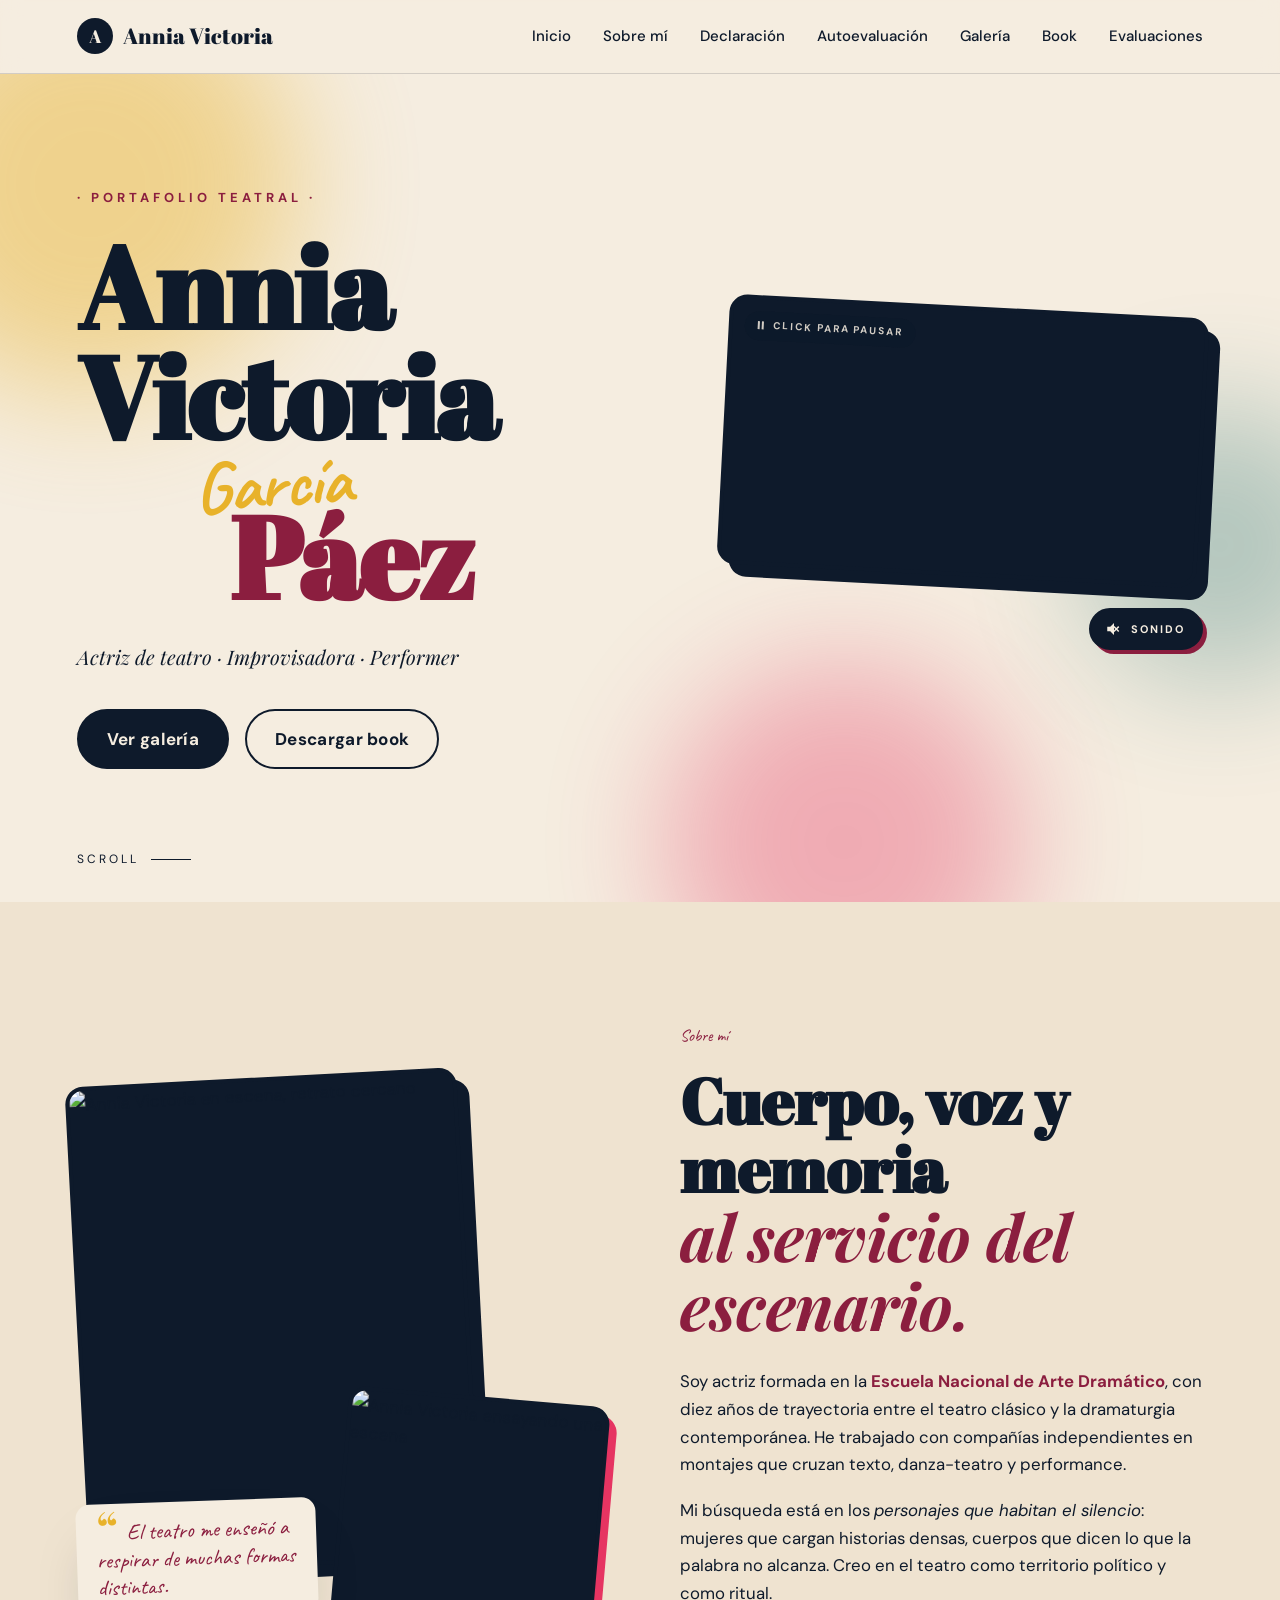
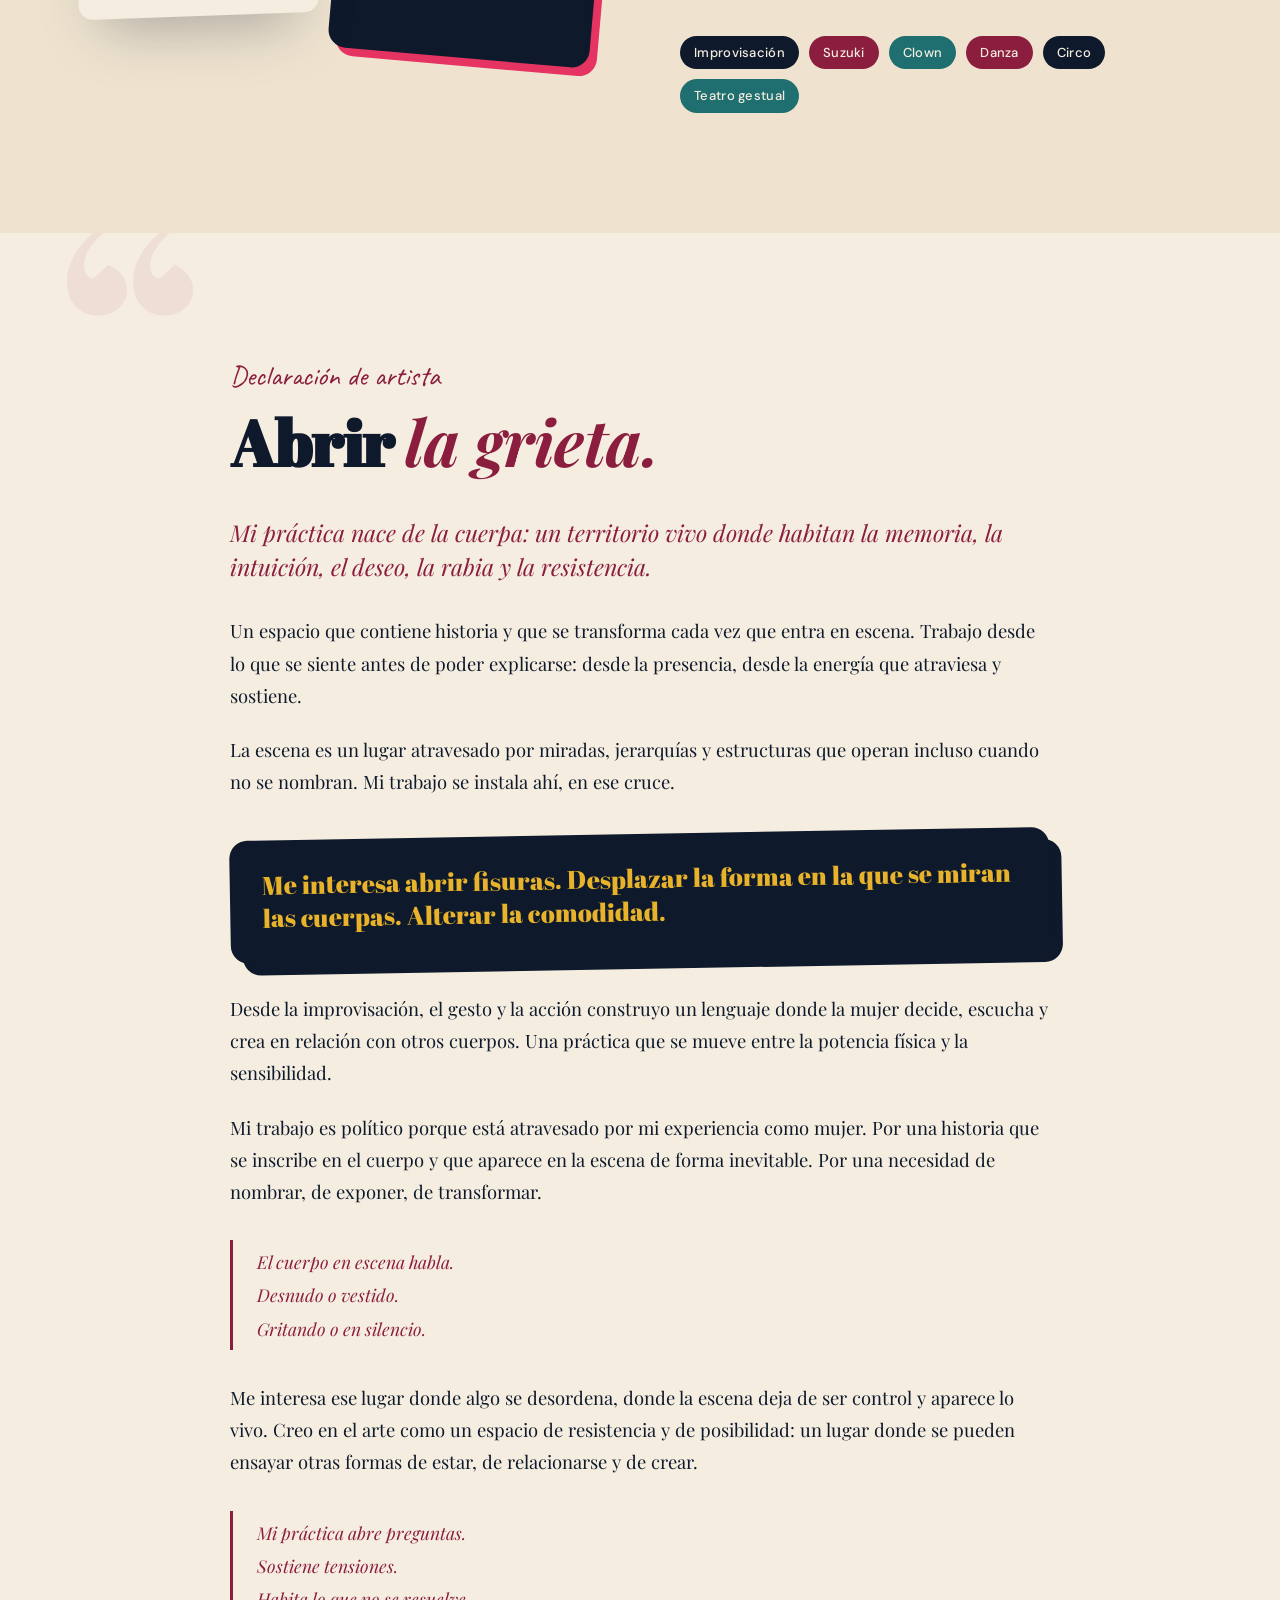
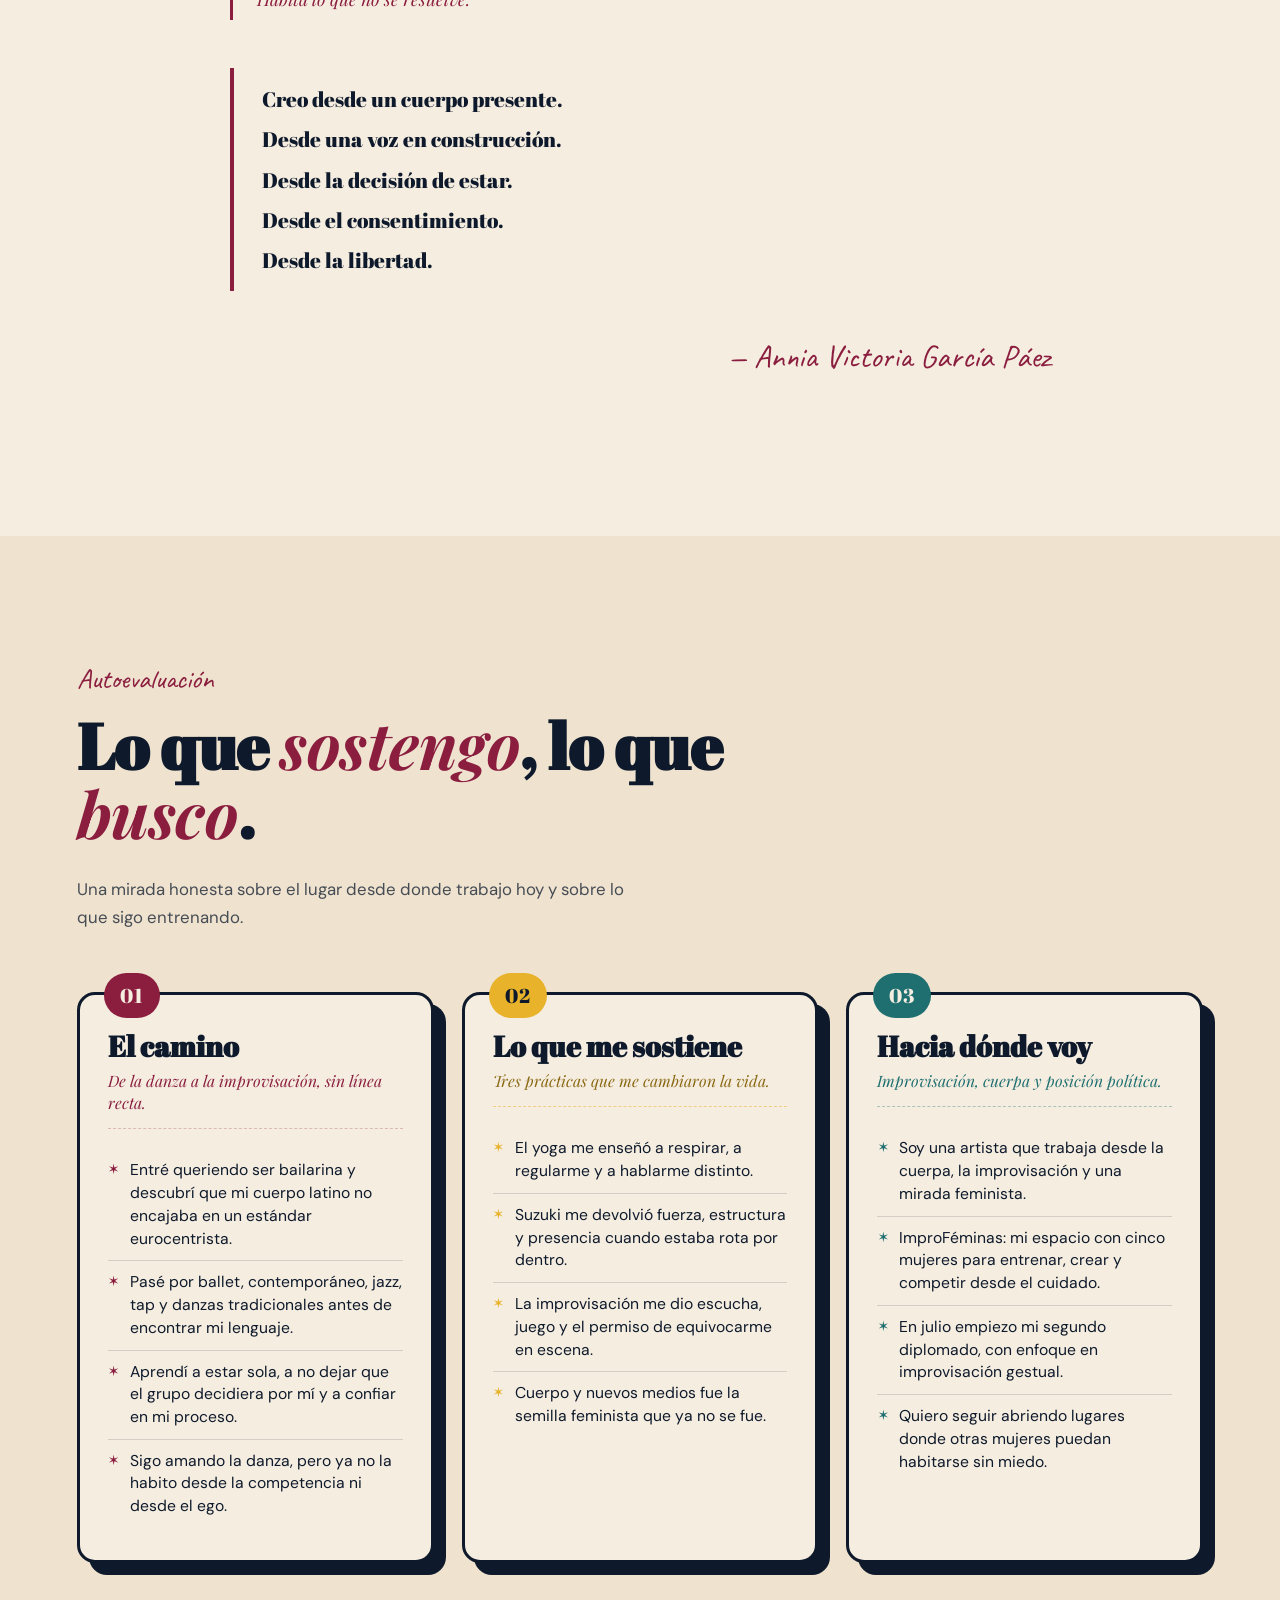
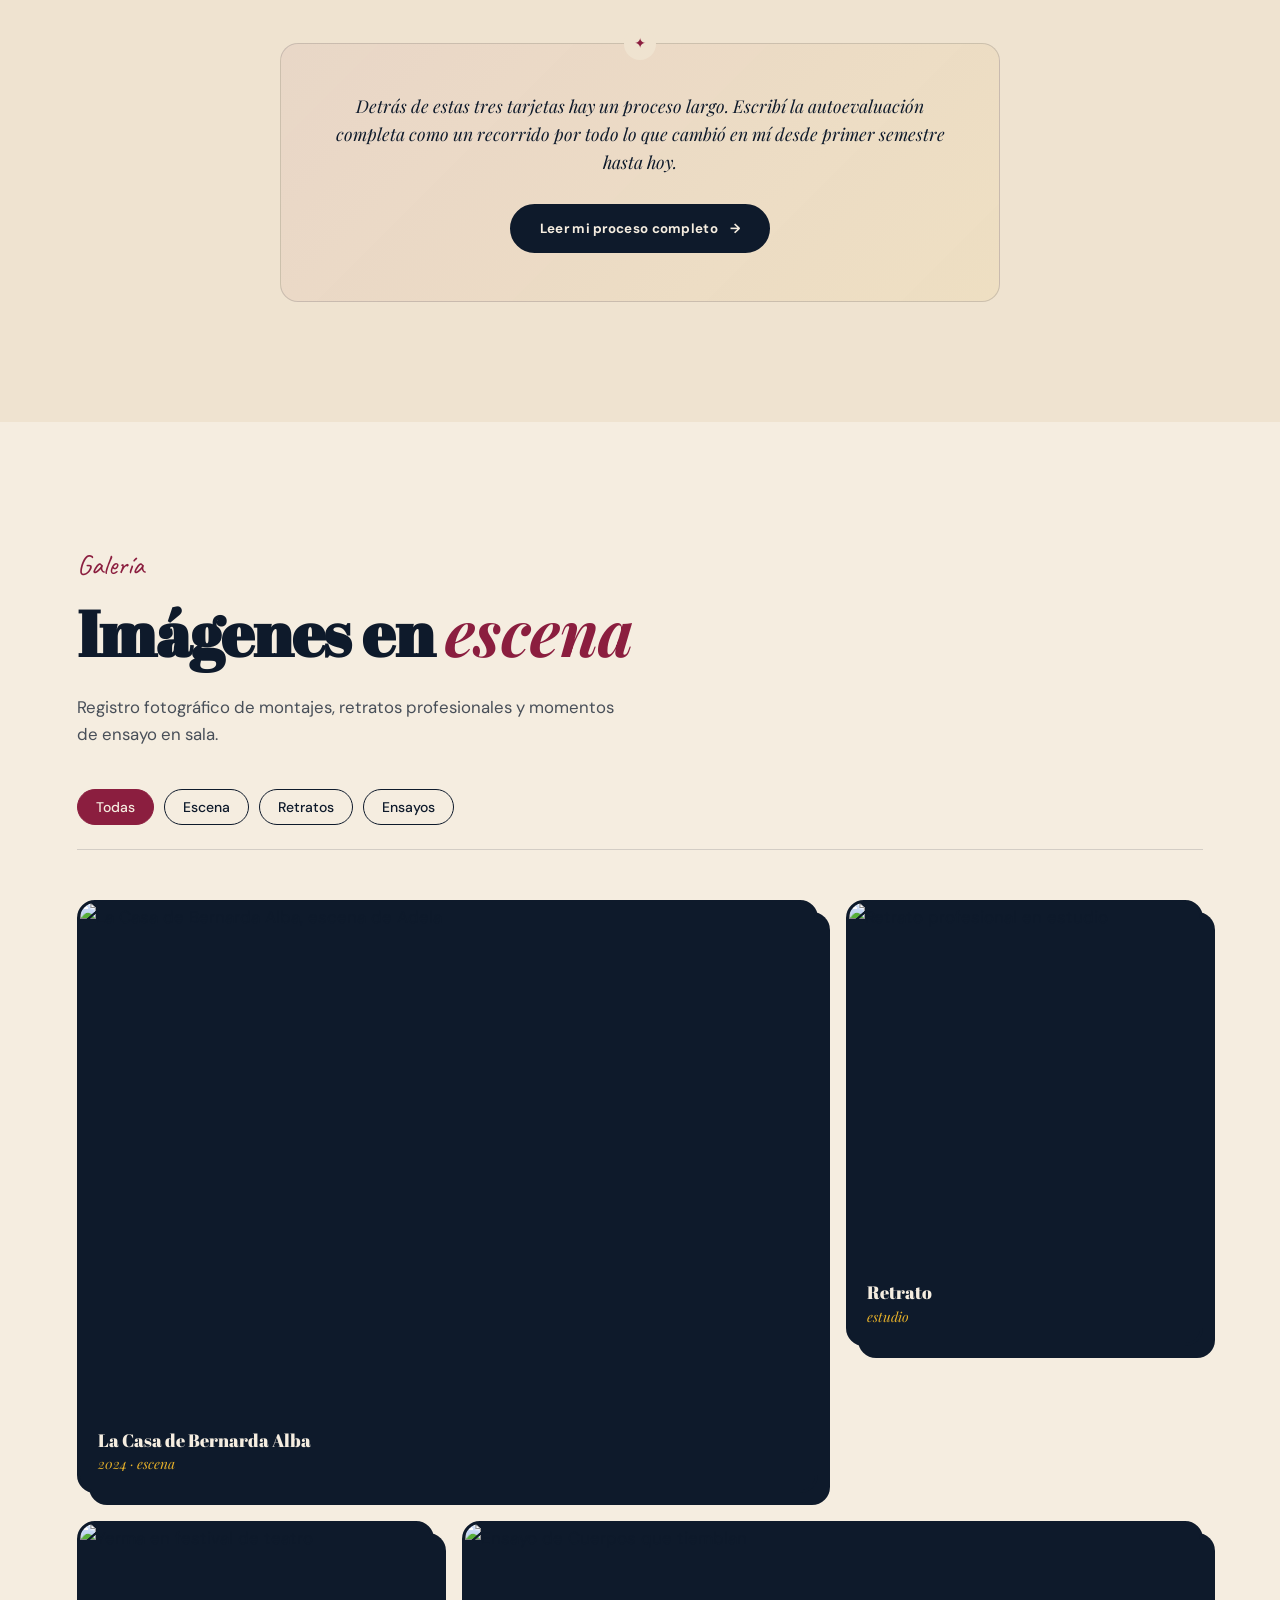
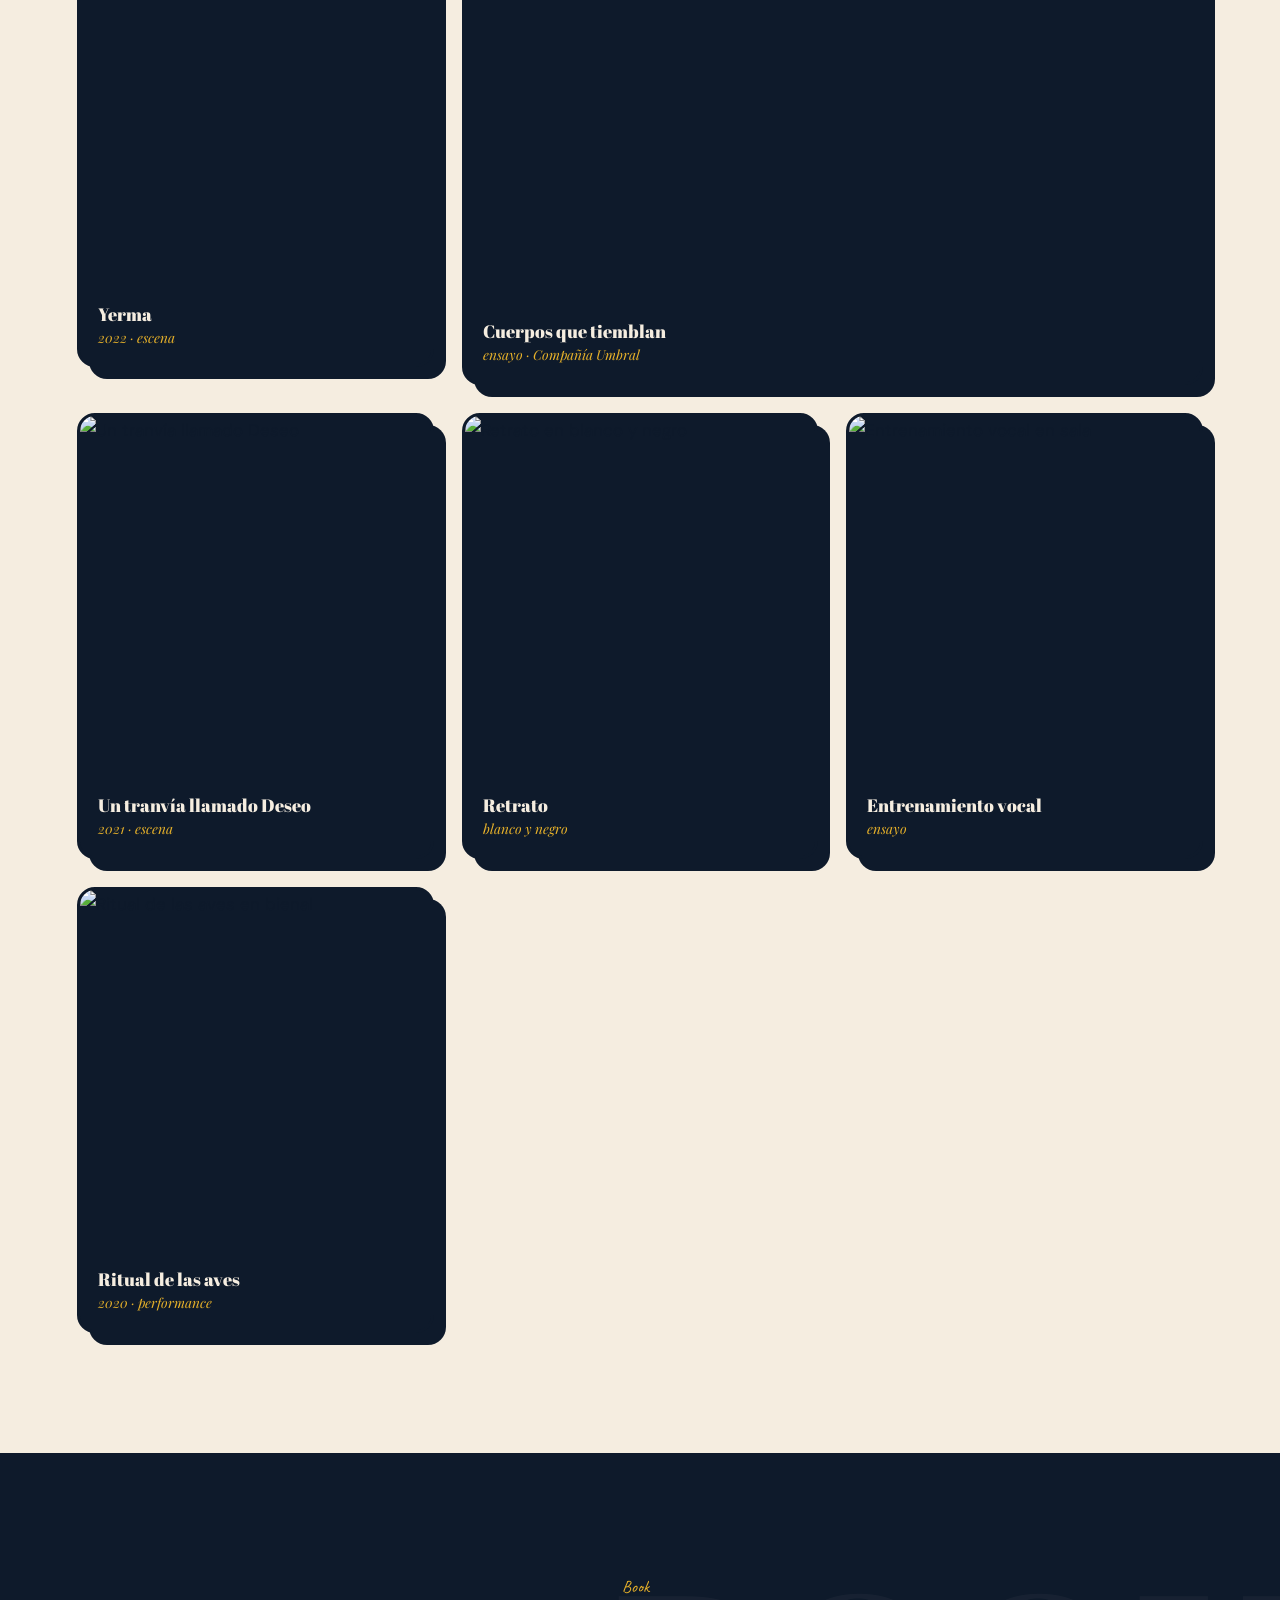
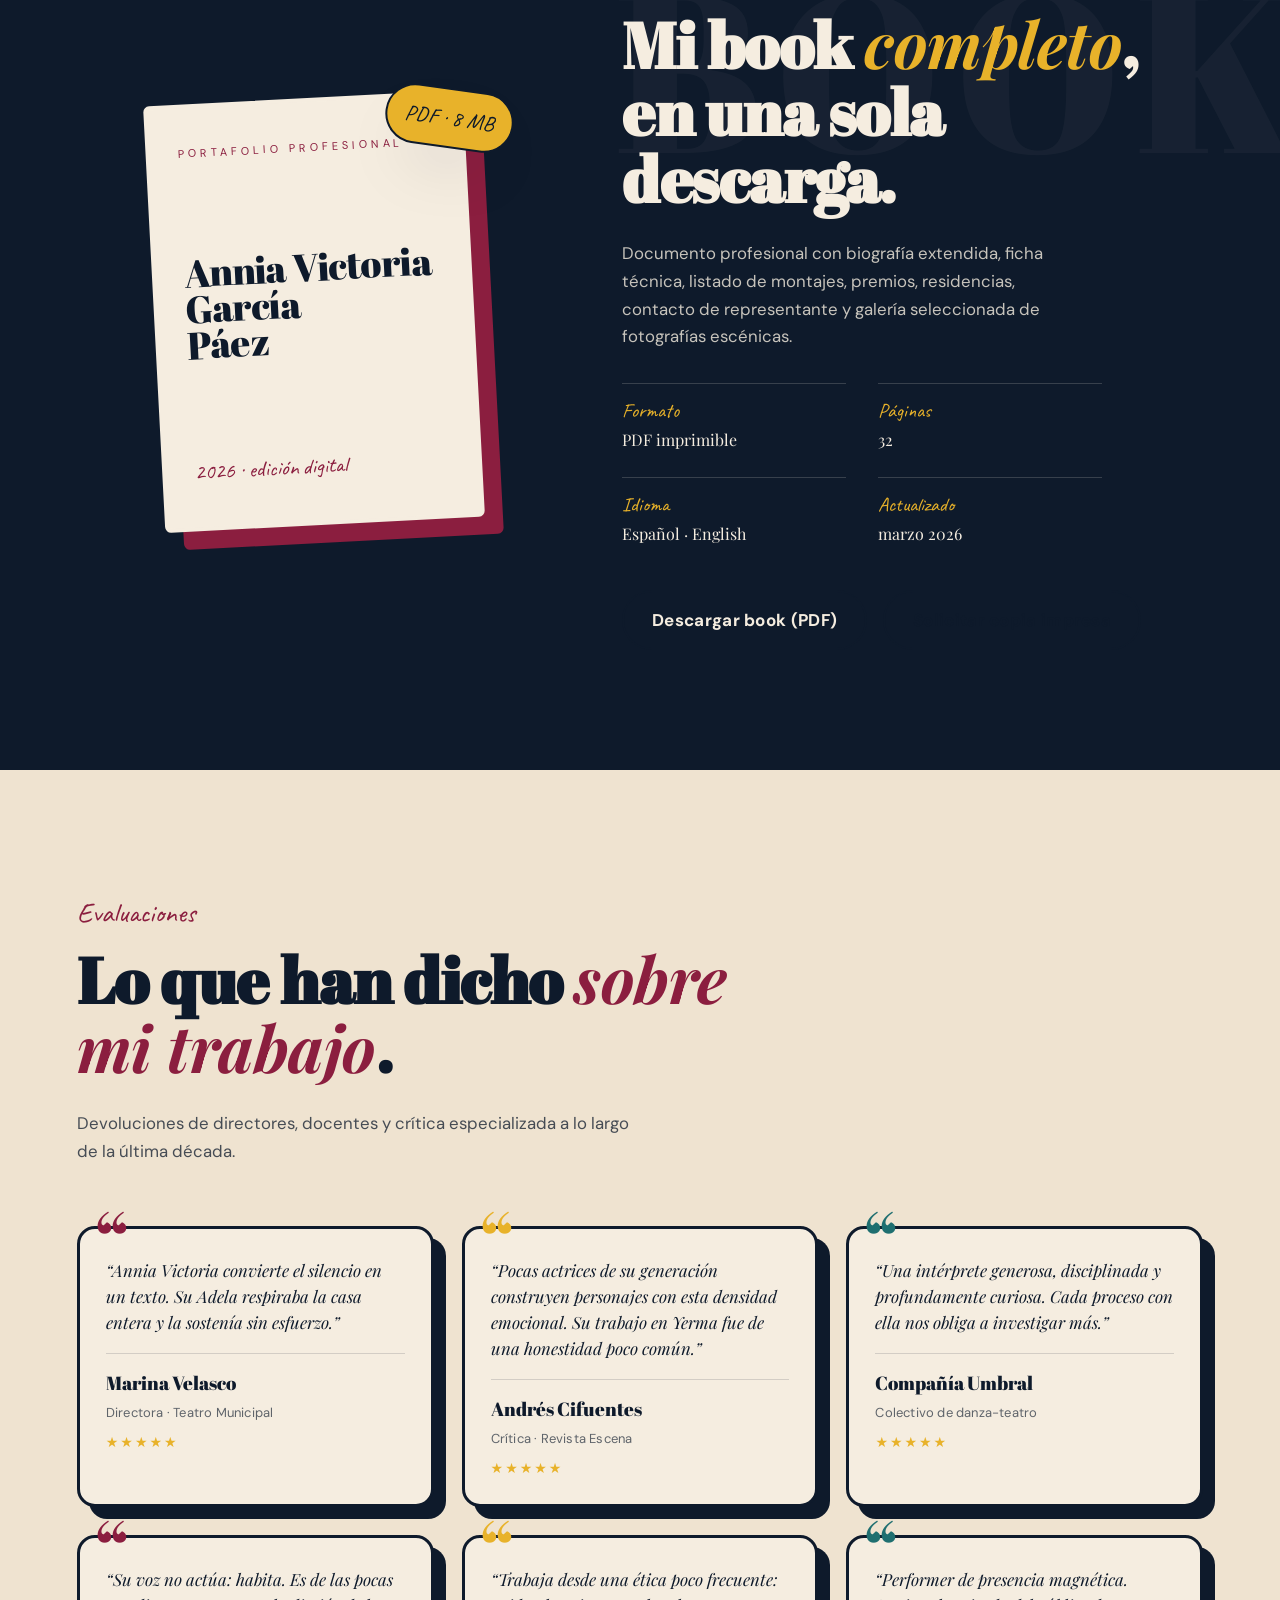
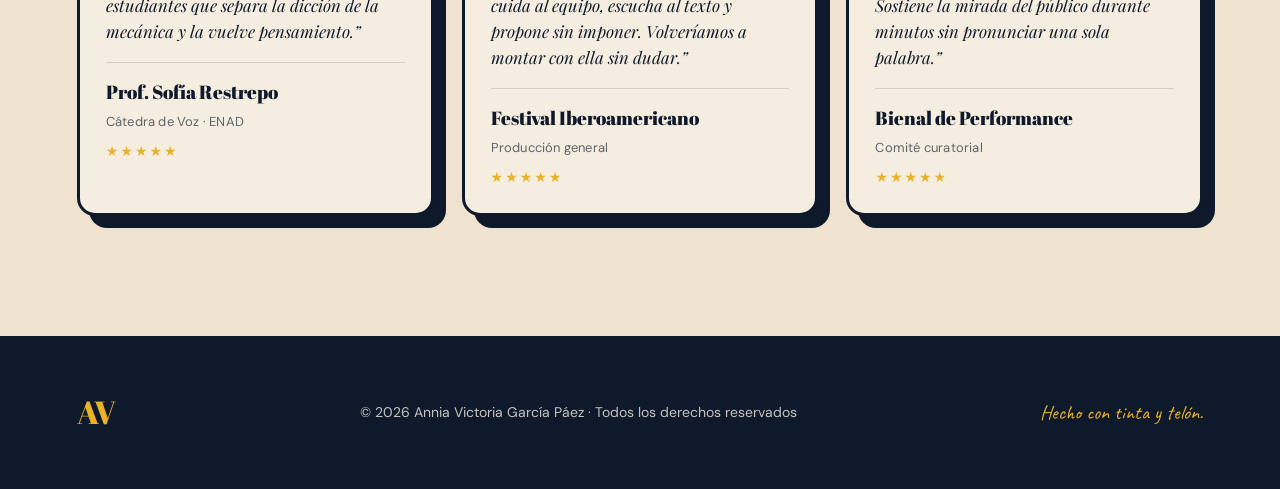
==== expresivo/index.html @ 3b6c43f9 "Update to annia" ====
<!DOCTYPE html>
<html lang="es">
<head>
  <meta charset="UTF-8" />
  <meta name="viewport" content="width=device-width, initial-scale=1.0" />
  <meta name="description" content="Portafolio teatral de Annia Victoria García Páez, actriz de teatro contemporáneo y clásico." />
  <title>Annia Victoria García Páez · Actriz de Teatro</title>

  <link rel="preconnect" href="https://fonts.googleapis.com" />
  <link rel="preconnect" href="https://fonts.gstatic.com" crossorigin />
  <link href="https://fonts.googleapis.com/css2?family=Abril+Fatface&family=Caveat:wght@500;700&family=DM+Sans:wght@400;500;700&family=Playfair+Display:ital,wght@0,400;0,700;1,400&display=swap" rel="stylesheet" />

  <link rel="stylesheet" href="styles.css" />
</head>
<body>

  <header class="nav" id="nav">
    <a href="#inicio" class="nav__logo">
      <span class="nav__logo-mark">A</span>
      <span class="nav__logo-text">Annia Victoria</span>
    </a>

    <button class="nav__toggle" id="navToggle" aria-label="Abrir menú" aria-expanded="false">
      <span></span><span></span><span></span>
    </button>

    <nav class="nav__menu" id="navMenu" aria-label="Navegación principal">
      <a href="#inicio">Inicio</a>
      <a href="#sobre-mi">Sobre mí</a>
      <a href="#declaracion">Declaración</a>
      <a href="#autoevaluacion">Autoevaluación</a>
      <a href="#galeria">Galería</a>
      <a href="#book">Book</a>
      <a href="#evaluaciones">Evaluaciones</a>
    </nav>
  </header>

  <main>

    <section class="hero" id="inicio">
      <div class="hero__bg-shape hero__bg-shape--1" aria-hidden="true"></div>
      <div class="hero__bg-shape hero__bg-shape--2" aria-hidden="true"></div>
      <div class="hero__bg-shape hero__bg-shape--3" aria-hidden="true"></div>

      <div class="hero__content">
        <p class="hero__kicker">·  PORTAFOLIO TEATRAL  ·</p>
        <h1 class="hero__title">
          <span class="hero__title-line">Annia Victoria</span>
          <span class="hero__title-script">García</span>
          <span class="hero__title-line hero__title-line--end">Páez</span>
        </h1>
        <p class="hero__tagline">
          Actriz de teatro · Improvisadora · Performer
        </p>
        <div class="hero__cta-row">
          <a href="#galeria" class="btn btn--primary">Ver galería</a>
          <a href="#book" class="btn btn--ghost">Descargar book</a>
        </div>
      </div>

      <div class="hero__photo">
        <div class="hero__photo-frame" id="reelFrame">
          <video class="hero__photo-video" id="reelVideo"
                 autoplay muted loop playsinline preload="metadata"
                 poster="https://picsum.photos/seed/teatro-hero/900/640">
            <source src="../resources/video/Reel%20portafolio.mp4" type="video/mp4" />
          </video>

          <span class="hero__photo-hint" aria-hidden="true">
            <svg viewBox="0 0 24 24" width="12" height="12">
              <path fill="currentColor" d="M6 4h4v16H6zM14 4h4v16h-4z"/>
            </svg>
            <span>click para pausar</span>
          </span>

          <div class="hero__photo-state" aria-hidden="true">
            <span class="hero__photo-state-icon">
              <svg viewBox="0 0 24 24" width="34" height="34">
                <path fill="currentColor" d="M8 5v14l11-7z"/>
              </svg>
            </span>
            <span class="hero__photo-state-label">
              Pausado
              <em>click para reanudar</em>
            </span>
          </div>

          <span class="hero__photo-burst" aria-hidden="true"></span>
        </div>

        <button type="button" class="hero__photo-sound" id="reelSoundToggle"
                aria-pressed="false" aria-label="Activar sonido del reel">
          <span class="hero__photo-sound-icon" aria-hidden="true">
            <svg class="icon icon--mute" viewBox="0 0 24 24" width="18" height="18">
              <path fill="currentColor" d="M3 9v6h4l5 5V4L7 9H3z"/>
              <path fill="currentColor" d="M16.5 12 19 9.5l-1.4-1.4L15.1 10.6 12.6 8.1 11.2 9.5 13.7 12l-2.5 2.5 1.4 1.4 2.5-2.5 2.5 2.5L19 14.5z"/>
            </svg>
            <svg class="icon icon--sound" viewBox="0 0 24 24" width="18" height="18">
              <path fill="currentColor" d="M3 9v6h4l5 5V4L7 9H3z"/>
              <path fill="currentColor" d="M14 7.6v8.8a4.5 4.5 0 0 0 0-8.8zM14 4v2.1a7 7 0 0 1 0 11.8V20a9 9 0 0 0 0-16z"/>
            </svg>
          </span>
          <span class="hero__photo-sound-label">Sonido</span>
        </button>
      </div>

      <a href="#sobre-mi" class="hero__scroll" aria-label="Bajar a Sobre mí">
        <span>scroll</span>
        <span class="hero__scroll-line"></span>
      </a>
    </section>

    <section class="about" id="sobre-mi">
      <div class="about__grid">
        <div class="about__visual">
          <div class="about__photo about__photo--main">
            <img src="https://picsum.photos/seed/teatro-bio/500/640" alt="Annia Victoria en escena, retrato cercano" />
          </div>
          <div class="about__photo about__photo--small">
            <img src="https://picsum.photos/seed/teatro-bio2/360/360" alt="Annia Victoria ensayando una escena" />
          </div>
          <p class="about__quote">
            <span class="about__quote-mark">“</span>
            El teatro me enseñó a respirar de muchas formas distintas.
          </p>
        </div>

        <div class="about__text">
          <p class="section__kicker">Sobre mí</p>
          <h2 class="section__title">Cuerpo, voz y memoria<br/><em>al servicio del escenario.</em></h2>

          <p>
            Soy actriz formada en la <strong>Escuela Nacional de Arte Dramático</strong>, con
            diez años de trayectoria entre el teatro clásico y la dramaturgia
            contemporánea. He trabajado con compañías independientes en montajes
            que cruzan texto, danza-teatro y performance.
          </p>
          <p>
            Mi búsqueda está en los <em>personajes que habitan el silencio</em>:
            mujeres que cargan historias densas, cuerpos que dicen lo que la
            palabra no alcanza. Creo en el teatro como territorio político y
            como ritual.
          </p>

          <ul class="about__tags">
            <li>Improvisación</li>
            <li>Suzuki</li>
            <li>Clown</li>
            <li>Danza</li>
            <li>Circo</li>
            <li>Teatro gestual</li>
          </ul>
        </div>
      </div>
    </section>

    <section class="manifesto" id="declaracion">
      <div class="manifesto__inner">
        <p class="section__kicker">Declaración de artista</p>
        <h2 class="section__title">Abrir <em>la grieta.</em></h2>

        <div class="manifesto__body">
          <p class="manifesto__lead">
            Mi práctica nace de la cuerpa: un territorio vivo donde habitan la
            memoria, la intuición, el deseo, la rabia y la resistencia.
          </p>

          <p>
            Un espacio que contiene historia y que se transforma cada vez que
            entra en escena. Trabajo desde lo que se siente antes de poder
            explicarse: desde la presencia, desde la energía que atraviesa y
            sostiene.
          </p>

          <p>
            La escena es un lugar atravesado por miradas, jerarquías y
            estructuras que operan incluso cuando no se nombran. Mi trabajo se
            instala ahí, en ese cruce.
          </p>

          <blockquote class="manifesto__quote">
            Me interesa abrir fisuras. Desplazar la forma en la que se miran
            las cuerpas. Alterar la comodidad.
          </blockquote>

          <p>
            Desde la improvisación, el gesto y la acción construyo un lenguaje
            donde la mujer decide, escucha y crea en relación con otros
            cuerpos. Una práctica que se mueve entre la potencia física y la
            sensibilidad.
          </p>

          <p>
            Mi trabajo es político porque está atravesado por mi experiencia
            como mujer. Por una historia que se inscribe en el cuerpo y que
            aparece en la escena de forma inevitable. Por una necesidad de
            nombrar, de exponer, de transformar.
          </p>

          <div class="manifesto__verse">
            <p>El cuerpo en escena habla.</p>
            <p>Desnudo o vestido.</p>
            <p>Gritando o en silencio.</p>
          </div>

          <p>
            Me interesa ese lugar donde algo se desordena, donde la escena
            deja de ser control y aparece lo vivo. Creo en el arte como un
            espacio de resistencia y de posibilidad: un lugar donde se pueden
            ensayar otras formas de estar, de relacionarse y de crear.
          </p>

          <div class="manifesto__verse">
            <p>Mi práctica abre preguntas.</p>
            <p>Sostiene tensiones.</p>
            <p>Habita lo que no se resuelve.</p>
          </div>

          <div class="manifesto__verse manifesto__verse--final">
            <p>Creo desde un cuerpo presente.</p>
            <p>Desde una voz en construcción.</p>
            <p>Desde la decisión de estar.</p>
            <p>Desde el consentimiento.</p>
            <p>Desde la libertad.</p>
          </div>
        </div>

        <p class="manifesto__sign">— Annia Victoria García Páez</p>
      </div>
    </section>

    <section class="selfeval" id="autoevaluacion">
      <div class="selfeval__head">
        <p class="section__kicker">Autoevaluación</p>
        <h2 class="section__title">Lo que <em>sostengo</em>, lo que <em>busco</em>.</h2>
        <p class="selfeval__intro">
          Una mirada honesta sobre el lugar desde donde trabajo hoy y sobre lo
          que sigo entrenando.
        </p>
      </div>

      <div class="selfeval__grid">

        <article class="evalcard evalcard--strong">
          <span class="evalcard__num">01</span>
          <h3 class="evalcard__title">El camino</h3>
          <p class="evalcard__lead">De la danza a la improvisación, sin línea recta.</p>
          <ul class="evalcard__list">
            <li>Entré queriendo ser bailarina y descubrí que mi cuerpo latino no encajaba en un estándar eurocentrista.</li>
            <li>Pasé por ballet, contemporáneo, jazz, tap y danzas tradicionales antes de encontrar mi lenguaje.</li>
            <li>Aprendí a estar sola, a no dejar que el grupo decidiera por mí y a confiar en mi proceso.</li>
            <li>Sigo amando la danza, pero ya no la habito desde la competencia ni desde el ego.</li>
          </ul>
        </article>

        <article class="evalcard evalcard--growth">
          <span class="evalcard__num">02</span>
          <h3 class="evalcard__title">Lo que me sostiene</h3>
          <p class="evalcard__lead">Tres prácticas que me cambiaron la vida.</p>
          <ul class="evalcard__list">
            <li>El yoga me enseñó a respirar, a regularme y a hablarme distinto.</li>
            <li>Suzuki me devolvió fuerza, estructura y presencia cuando estaba rota por dentro.</li>
            <li>La improvisación me dio escucha, juego y el permiso de equivocarme en escena.</li>
            <li>Cuerpo y nuevos medios fue la semilla feminista que ya no se fue.</li>
          </ul>
        </article>

        <article class="evalcard evalcard--next">
          <span class="evalcard__num">03</span>
          <h3 class="evalcard__title">Hacia dónde voy</h3>
          <p class="evalcard__lead">Improvisación, cuerpa y posición política.</p>
          <ul class="evalcard__list">
            <li>Soy una artista que trabaja desde la cuerpa, la improvisación y una mirada feminista.</li>
            <li>ImproFéminas: mi espacio con cinco mujeres para entrenar, crear y competir desde el cuidado.</li>
            <li>En julio empiezo mi segundo diplomado, con enfoque en improvisación gestual.</li>
            <li>Quiero seguir abriendo lugares donde otras mujeres puedan habitarse sin miedo.</li>
          </ul>
        </article>

      </div>

      <div class="selfeval__deeper">
        <p class="selfeval__deeper-text">
          Detrás de estas tres tarjetas hay un proceso largo. Escribí la
          autoevaluación completa como un recorrido por todo lo que cambió
          en mí desde primer semestre hasta hoy.
        </p>
        <button type="button" class="btn btn--primary selfeval__deeper-btn" id="openAutoevalBook" aria-haspopup="dialog" aria-controls="autoevalBook">
          <span>Leer mi proceso completo</span>
          <span class="selfeval__deeper-arrow" aria-hidden="true">→</span>
        </button>
      </div>
    </section>

    <section class="gallery" id="galeria">
      <div class="gallery__head">
        <p class="section__kicker">Galería</p>
        <h2 class="section__title">Imágenes en <em>escena</em></h2>
        <p class="gallery__intro">
          Registro fotográfico de montajes, retratos profesionales y momentos
          de ensayo en sala.
        </p>
      </div>

      <div class="gallery__filter" role="tablist" aria-label="Filtrar galería">
        <button class="gallery__filter-btn is-active" data-filter="all" role="tab" aria-selected="true">Todas</button>
        <button class="gallery__filter-btn" data-filter="escena" role="tab" aria-selected="false">Escena</button>
        <button class="gallery__filter-btn" data-filter="retrato" role="tab" aria-selected="false">Retratos</button>
        <button class="gallery__filter-btn" data-filter="ensayo" role="tab" aria-selected="false">Ensayos</button>
      </div>

      <div class="gallery__grid">

        <figure class="gphoto gphoto--big" data-category="escena">
          <img src="https://picsum.photos/seed/gal-1/800/1000" alt="La Casa de Bernarda Alba, escena de Adela" />
          <figcaption><span>La Casa de Bernarda Alba</span><em>2024 · escena</em></figcaption>
        </figure>

        <figure class="gphoto" data-category="retrato">
          <img src="https://picsum.photos/seed/gal-2/600/750" alt="Retrato profesional en estudio" />
          <figcaption><span>Retrato</span><em>estudio</em></figcaption>
        </figure>

        <figure class="gphoto" data-category="escena">
          <img src="https://picsum.photos/seed/gal-3/600/750" alt="Yerma en festival de teatro" />
          <figcaption><span>Yerma</span><em>2022 · escena</em></figcaption>
        </figure>

        <figure class="gphoto gphoto--wide" data-category="ensayo">
          <img src="https://picsum.photos/seed/gal-4/900/600" alt="Ensayo de Cuerpos que tiemblan" />
          <figcaption><span>Cuerpos que tiemblan</span><em>ensayo · Compañía Umbral</em></figcaption>
        </figure>

        <figure class="gphoto" data-category="escena">
          <img src="https://picsum.photos/seed/gal-5/600/750" alt="Un tranvía llamado Deseo" />
          <figcaption><span>Un tranvía llamado Deseo</span><em>2021 · escena</em></figcaption>
        </figure>

        <figure class="gphoto" data-category="retrato">
          <img src="https://picsum.photos/seed/gal-6/600/750" alt="Retrato en blanco y negro" />
          <figcaption><span>Retrato</span><em>blanco y negro</em></figcaption>
        </figure>

        <figure class="gphoto" data-category="ensayo">
          <img src="https://picsum.photos/seed/gal-7/600/750" alt="Entrenamiento vocal en sala" />
          <figcaption><span>Entrenamiento vocal</span><em>ensayo</em></figcaption>
        </figure>

        <figure class="gphoto" data-category="escena">
          <img src="https://picsum.photos/seed/gal-8/600/750" alt="Ritual de las aves en bienal" />
          <figcaption><span>Ritual de las aves</span><em>2020 · performance</em></figcaption>
        </figure>

      </div>
    </section>

    <section class="book" id="book">
      <div class="book__inner">

        <div class="book__preview" aria-hidden="true">
          <div class="book__cover">
            <span class="book__cover-label">Portafolio profesional</span>
            <span class="book__cover-name">Annia Victoria<br/>García<br/>Páez</span>
            <span class="book__cover-year">2026 · edición digital</span>
          </div>
          <span class="book__sticker">PDF · 8 MB</span>
        </div>

        <div class="book__text">
          <p class="section__kicker">Book</p>
          <h2 class="section__title">Mi book <em>completo</em>, en una sola descarga.</h2>
          <p>
            Documento profesional con biografía extendida, ficha técnica,
            listado de montajes, premios, residencias, contacto de
            representante y galería seleccionada de fotografías escénicas.
          </p>

          <ul class="book__specs">
            <li><span>Formato</span><strong>PDF imprimible</strong></li>
            <li><span>Páginas</span><strong>32</strong></li>
            <li><span>Idioma</span><strong>Español · English</strong></li>
            <li><span>Actualizado</span><strong>marzo 2026</strong></li>
          </ul>

          <div class="book__cta-row">
            <a href="#" class="btn btn--primary" download>Descargar book (PDF)</a>
            <a href="mailto:hola@anniavictoria.art?subject=Solicito%20book%20impreso" class="btn btn--ghost">Solicitar copia impresa</a>
          </div>
        </div>

      </div>
    </section>

    <section class="testimonials" id="evaluaciones">
      <div class="testimonials__head">
        <p class="section__kicker">Evaluaciones</p>
        <h2 class="section__title">Lo que han dicho <em>sobre mi trabajo</em>.</h2>
        <p class="testimonials__intro">
          Devoluciones de directores, docentes y crítica especializada a lo
          largo de la última década.
        </p>
      </div>

      <div class="testimonials__grid">

        <figure class="testimonial">
          <blockquote>
            “Annia Victoria convierte el silencio en un texto. Su Adela
            respiraba la casa entera y la sostenía sin esfuerzo.”
          </blockquote>
          <figcaption>
            <strong>Marina Velasco</strong>
            <em>Directora · Teatro Municipal</em>
            <span class="testimonial__score" aria-label="Cinco estrellas">★★★★★</span>
          </figcaption>
        </figure>

        <figure class="testimonial">
          <blockquote>
            “Pocas actrices de su generación construyen personajes con esta
            densidad emocional. Su trabajo en Yerma fue de una honestidad poco
            común.”
          </blockquote>
          <figcaption>
            <strong>Andrés Cifuentes</strong>
            <em>Crítica · Revista Escena</em>
            <span class="testimonial__score" aria-label="Cinco estrellas">★★★★★</span>
          </figcaption>
        </figure>

        <figure class="testimonial">
          <blockquote>
            “Una intérprete generosa, disciplinada y profundamente curiosa.
            Cada proceso con ella nos obliga a investigar más.”
          </blockquote>
          <figcaption>
            <strong>Compañía Umbral</strong>
            <em>Colectivo de danza-teatro</em>
            <span class="testimonial__score" aria-label="Cinco estrellas">★★★★★</span>
          </figcaption>
        </figure>

        <figure class="testimonial">
          <blockquote>
            “Su voz no actúa: habita. Es de las pocas estudiantes que separa la
            dicción de la mecánica y la vuelve pensamiento.”
          </blockquote>
          <figcaption>
            <strong>Prof. Sofía Restrepo</strong>
            <em>Cátedra de Voz · ENAD</em>
            <span class="testimonial__score" aria-label="Cinco estrellas">★★★★★</span>
          </figcaption>
        </figure>

        <figure class="testimonial">
          <blockquote>
            “Trabaja desde una ética poco frecuente: cuida al equipo, escucha
            al texto y propone sin imponer. Volveríamos a montar con ella sin
            dudar.”
          </blockquote>
          <figcaption>
            <strong>Festival Iberoamericano</strong>
            <em>Producción general</em>
            <span class="testimonial__score" aria-label="Cinco estrellas">★★★★★</span>
          </figcaption>
        </figure>

        <figure class="testimonial">
          <blockquote>
            “Performer de presencia magnética. Sostiene la mirada del público
            durante minutos sin pronunciar una sola palabra.”
          </blockquote>
          <figcaption>
            <strong>Bienal de Performance</strong>
            <em>Comité curatorial</em>
            <span class="testimonial__score" aria-label="Cinco estrellas">★★★★★</span>
          </figcaption>
        </figure>

      </div>
    </section>

  </main>

  <footer class="footer">
    <div class="footer__inner">
      <p class="footer__mark">AV</p>
      <p class="footer__text">© <span id="year"></span> Annia Victoria García Páez · Todos los derechos reservados</p>
      <p class="footer__credit">Hecho con tinta y telón.</p>
    </div>
  </footer>

  <div class="book-modal" id="autoevalBook" role="dialog" aria-modal="true" aria-labelledby="autoevalBookTitle" aria-hidden="true">
    <div class="book-modal__inner" role="document">
      <button type="button" class="book-modal__close" id="closeAutoevalBook" aria-label="Cerrar autoevaluación">×</button>

      <header class="book__header">
        <p class="book__kicker">Autoevaluación · Una memoria</p>
        <h2 class="book__title" id="autoevalBookTitle">Cambio de vida</h2>
        <p class="book__author">Annia Victoria García Páez</p>
        <p class="book__ornament" aria-hidden="true">· · ·</p>
      </header>

      <div class="book__body">
        <h3 class="book__chapter-title">
          <span class="book__chapter-num">Capítulo I</span>
          Entrar a la carrera
        </h3>
        <p>Mi paso por la carrera no ha sido lineal. Ha sido un proceso de transformación constante en el que he tenido que moverme, incomodarme y cuestionar profundamente lo que creía que debía ser una artista, para empezar a construir quién soy y desde dónde creo.</p>
        <p>Ingresé con el deseo de ser bailarina. En primer y segundo semestre cursé Principios de la danza, donde tomé ballet y danza contemporánea. Estos espacios me dieron disciplina, rigor y una primera conciencia corporal, pero también me enfrentaron a una sensación constante de no encajar. Me sentí débil, frustrada, habité la rabia y la incomodidad frente a un estándar corporal profundamente eurocentrista. Empecé a preguntarme quién había definido ese ideal de cuerpo, por qué eso era “lo correcto” y por qué dolía tanto intentar encajar ahí.</p>
        <p>Yo, desde mi cuerpo latino, habitaba un lenguaje que se suponía universal, pero nunca sentí que perteneciera ahí. Al mismo tiempo, mis clases de actuación y somática empezaban a llamarme más la atención, aunque todo me asustaba. Era tímida. Dudaba de mí constantemente. No tenía una convicción clara de estar en el lugar correcto. Fueron semestres llenos de preguntas, de lágrimas, de exigencia, de bitácoras, de memoria corporal, de intentar entender la energía, el personaje, el cuerpo… todo al mismo tiempo. En medio de esta avalancha de cuestionamientos y sentimientos llegué al ciclo profesional.</p>
        <p>Al iniciar el ciclo profesional, en tercer semestre, intenté continuar con danza contemporánea por recomendación del maestro Arnulfo Pardo, pero al no lograr inscribir la materia tomé Somática de oriente (yoga) con los maestros Rafael Nieves y Alejandro Convers. Paralelamente cursé el Laboratorio de composición de texto dramático con la maestra María Adelaida Palacio y la materia de Iluminación con la profesora Claudia Tobón.</p>

        <h3 class="book__chapter-title">
          <span class="book__chapter-num">Capítulo II</span>
          El yoga: mirar hacia adentro
        </h3>
        <p class="book__pull">Ese semestre me cambió la vida, pero también fue profundamente doloroso.</p>
        <p>Por un lado, el yoga me abrió completamente. Me obligó a cerrar los ojos y mirar hacia adentro, a encontrarme conmigo misma de una forma que nunca había experimentado. Empecé a darme cuenta de que yo era mucho más compleja de lo que creía, que había un mundo interno lleno de pensamientos, emociones y heridas que no había querido ver. Aprendí a respirar, a regularme, a escucharme. Pero ese mismo proceso también me llevó a encontrarme con mis partes más oscuras. El monólogo interno que empezó a aparecer en mí era fuerte, doloroso, insistente. Me costaba meditar porque lo que encontraba al cerrar los ojos no era calma, era confrontación. Era reconocer mis dolores más profundos. Y en ese mismo momento estaba cursando iluminación.</p>
        <p>Mi experiencia en la clase de Claudia Tobón fue muy difícil. No entendía la materia, no lograba conectar con la forma en que se enseñaba y, en lugar de encontrar guía, me encontré con palabras muy violentas hacia mí. Me sentí tratada como una persona incapaz, me dijeron cosas ofensivas que reforzaron ese monólogo interno negativo que ya venía creciendo. Ese espacio no fue formativo para mí desde el cuidado, sino desde la herida.</p>
        <p>Todo se juntó: el proceso interno que estaba viviendo, la exigencia académica, la forma en la que fui tratada en clase. Empecé a tener pensamientos muy oscuros, incluso ideas suicidas. Esto no apareció de la nada, venía de procesos anteriores desde la pandemia, pero en ese semestre todo se intensificó. Y en medio de eso, el yoga fue lo único que me sostuvo. El yoga me salvó la vida. Me dio un lugar para respirar cuando no podía más. Me dio herramientas para no perderme completamente en mi propia mente. Me enseñó que el diálogo interno puede transformarse, que puedo hablarme distinto, que puedo habitarme con más amor.</p>

        <h3 class="book__chapter-title">
          <span class="book__chapter-num">Capítulo III</span>
          La danza y la soledad
        </h3>
        <p>Al mismo tiempo, en ese mismo semestre, sin darme cuenta, estaba entrando en una relación que se volvería profundamente tóxica y que atravesaría varios años de mi carrera. Una relación que me confrontó, que me desbordó, que me mostró versiones de mí que no conocía. Todo esto empezó ahí, mientras yo estaba en yoga, mientras estaba descubriendo quién era. Fue un momento de inmersión total en mí. No desde el ego, sino desde el reconocimiento.</p>
        <p>En cuarto y quinto semestre retomé la danza. No quería dejar de lado ese sueño de ser bailarina y, siendo muy honesta, también me atravesaba una ansiedad social muy fuerte. El grupo con el que había entrado a la carrera —que en su mayoría venía de la danza— seguía siendo un punto de referencia para mí, y aunque no éramos los más cercanos, me aferré a ellos en primer y segundo semestre. En tercero me separé completamente y tomé mis propias decisiones, pero al llegar a cuarto apareció una sensación de vacío, como de “qué embarrada no haber estado con ellos”.</p>
        <p>Entonces tomé una decisión que hoy entiendo mejor: me metí a jazz y tap, en parte por intuición artística, pero también porque quería volver a verlos, no sentirme sola.</p>
        <p>En esa materia, particularmente en tap, encontré algo muy especial. Me iba bien, lo disfrutaba profundamente. El sonido, el ritmo, esa conexión con lo auditivo me hacía feliz. Había algo muy vivo en esa relación entre cuerpo y sonido que también se conectaba con lo que estaba explorando en Laboratorio de creación artística con la maestra Laura Wiesner, donde empezábamos a indagar en el sonido como material creativo, en sus posibilidades infinitas dentro de la escena. Pero al mismo tiempo que disfrutaba, aparecía otra pregunta mucho más grande. ¿Por qué, aunque la pasaba bien, aunque había momentos de gozo real, algo en mí seguía diciendo: esto no es? Volví a sentir ese lugar incómodo frente a la danza: la competencia de egos, la comparación constante, la presión. Y con el tiempo entendí que no era solo el espacio externo, también era mi propio miedo. Mi miedo profundo a la soledad.</p>
        <p>Yo no soy una persona a la que le guste estar sola. Y ese semestre me mostró eso con mucha claridad. Me di cuenta de que muchas de mis decisiones —como inscribirme en esas materias— no venían únicamente desde el deseo artístico, sino también desde la necesidad de pertenecer, de no quedarme sola, de estar con alguien conocido, de sentirme acompañada. Y eso me confrontó muchísimo.</p>
        <p>Porque al mismo tiempo había algo en mí que se resistía. Algo que decía: me importa mi proceso, me importa lo que quiero hacer, y no voy a dejar que mi círculo social decida por mí. Entonces vivía en esa tensión constante: entre querer pertenecer y querer ser fiel a mí misma.</p>

        <h3 class="book__chapter-title">
          <span class="book__chapter-num">Capítulo IV</span>
          Aprender a estar sola
        </h3>
        <p>Llegó un punto, especialmente en semestres más adelante como el séptimo, en el que tuve que enfrentar directamente la soledad. Almorzar sola. Sentarme conmigo. Llorar. No tener a nadie al lado. Y eso fue doloroso, profundamente doloroso. Pero también fue liberador. Porque en ese enfrentamiento con la soledad empecé a encontrarme de verdad. A entender que puedo estar conmigo. Que no necesito pertenecer a un grupo para existir. Que puedo elegir desde mí. Y que el arte, la terapia, los procesos personales —como el acompañamiento con mi psicóloga Ana Aguirre— me estaban dando herramientas reales para sostenerme.</p>
        <p>En quinto semestre, al tomar la técnica básica de danza tradicional con los maestros René Arriaga y Karina García entré en el universo de las danzas del Pacífico y en general de las danzas colombianas, vuelvo a encontrar belleza en la danza, pero desde otro lugar, reconozco cómo bailar profesionalmente la carranga que es la danza de mi tierra, de Boyacá. Me imaginé a mi abuelita bailando la guabina chiquinquireña, y también a mi mamita que nació en Chiquinquirá. Conecté con esta materia desde la raíz, desde lo cultural, desde lo colectivo. Y aun así, la pregunta seguía: ¿este es mi camino?</p>
        <p>Y la respuesta, poco a poco, se iba haciendo más clara. No desde el rechazo a la danza, porque la sigo amando profundamente, sino desde la comprensión de que no quería habitarla en espacios atravesados por la competencia, el ego y la desconexión por la presión externa. Todo este proceso me fue llevando, sin darme cuenta, hacia algo más grande.</p>
        <p>Porque mientras todo esto pasaba, mi vida personal también estaba atravesando procesos muy fuertes: la relación con mi familia, con mi papá, con mi mamá, la relación tóxica en la que estaba entrando, y una confrontación emocional cada vez más profunda conmigo misma.</p>

        <h3 class="book__chapter-title">
          <span class="book__chapter-num">Capítulo V</span>
          Suzuki: encontrar la fuerza
        </h3>
        <div class="book__chapter-flow">
          <div class="book__chapter-flow__col">
            <p>En ese mismo semestre ocurre algo que lo transforma todo. Conozco la técnica básica de Suzuki y viewpoints con el maestro Ernesto Martínez Correa. Y eso me cambia la vida de nuevo.</p>
            <p>En ese momento yo ya venía completamente consumida emocionalmente, perdida en muchos sentidos, con una autoestima muy golpeada. Y en medio de todo eso, Suzuki aparece como un lugar de fuerza. Ahí encontré poder. Encontré presencia. Encontré una forma de habitar mi cuerpo con dignidad. Mientras la danza tradicional me conectaba con lo colectivo, Suzuki me conectó conmigo misma de una forma brutal. Me hizo sentir poderosa cuando más débil me sentía. Me hizo darme cuenta de que mi cuerpo era una fuente de energía, de voz, de presencia.</p>
          </div>
          <div class="book__chapter-flow__col">
            <p>Y en ese momento todo empezó a conectarse: el yoga me había abierto hacia adentro. Suzuki me dio estructura y fuerza desde el cuerpo. Y en paralelo, cursaba el ensamble de Soundpainting con el maestro David Moncada. Había algo en el juego, en la escucha, en la creación en tiempo real que me estaba llamando profundamente. Soundpainting fue ese primer lenguaje donde empecé a tomar decisiones en escena sin miedo, donde entendí que podía proponer, fallar, volver a intentar y disfrutar el error, aprender de él, construir.</p>
          </div>
        </div>

        <h3 class="book__chapter-title">
          <span class="book__chapter-num">Capítulo VI</span>
          La semilla feminista
        </h3>
        <p>En este punto de mi proceso, donde empiezo a encontrarme con la improvisación, con el juego, con el error como posibilidad y con la construcción colectiva desde la escucha, siento la necesidad de detenerme y nombrar algo que ha atravesado todo este camino y que no puedo dejar por fuera.</p>
        <p>Quiero darle un lugar propio y la importancia que esto tiene en todo mi proceso artístico siendo mujer.</p>
        <p>En tercer semestre, además de Somática de oriente (yoga) y el Laboratorio de composición de texto dramático con la maestra María Adelaida Palacio, cursé Cuerpo y nuevos medios con la maestra Eloisa Jaramillo.</p>
        <p class="book__pull">Ese espacio fue mi primer acercamiento consciente a una mirada feminista dentro de la creación.</p>
        <p>Ahí escribí un poema feminista por primera vez e hice body painting con una intención política y crítica con respecto a la violencia sobre el cuerpo de la mujer. Empecé a darme cuenta de que me interesaba hablar de las mujeres, de sus cuerpos, de la violencia que las atraviesa. No lo tenía completamente claro, pero había algo que resonaba profundamente conmigo, algo que ya venía desde mi historia personal, desde experiencias de violencia sexual que habían marcado mi infancia y mi adolescencia, aunque en ese momento no lo nombrara del todo.</p>
        <p>Recuerdo que al terminar la clase Eloisa me dijo algo que se me quedó grabado: “ahí hay una semillita”. Y ella tenía razón. Esa semilla crece en cuarto semestre, cuando vuelvo a ver la puesta en escena de Cuerpo y nuevos medios, esta vez con la maestra Juanita Delgado. Ese espacio me abre completamente la perspectiva de género junto con mi materia electiva de música, mujeres y género.</p>
        <p>Empiezo a leer sobre feminismo, a cuestionar todo lo que creía normal, a mirar el cuerpo de otra manera. Escribo textos, veo referentes, y ahí conozco a Nadia Granados. Voy a ver su performance «La Fulminante» en la Galería Santa Fe y me impacta profundamente. Su trabajo, su radicalidad, su forma de usar el cuerpo sin censura, sin miedo, me atraviesa completamente. Ahí entendí algo muy claro: ese es el tipo de arte que yo quiero hacer.</p>
        <p>En esa clase con Juanita hago un performance donde me desnudo en escena. Escribo desde la rabia, desde la incomodidad, desde todo lo que había vivido y que no había podido poner en palabras. Empiezo a ver el cuerpo femenino no como objeto, sino como un lugar de enunciación, como un espacio político. Y ahí pasa algo muy fuerte: me vuelvo profundamente consciente de la violencia de género en mi vida como algo que me ha atravesado desde siempre. Desde la infancia, desde la adolescencia, desde mi relación de pareja en ese momento. Todo empieza a hacer sentido. Empiezo a enamorarme del feminismo. Del cuerpo femenino. De la feminidad. De las mujeres. Abrazo mi bisexualidad y me re descubro dentro de ella reconociendo que amar y desear una mujer no es negativo desde ninguna perspectiva que lo analice, es decir, no es negativo netamente por ser mujer. Y me admití a mí misma que estaba enamorada de una mujer. Pero bueno, eso es otra historia.</p>

        <h3 class="book__chapter-title">
          <span class="book__chapter-num">Capítulo VII</span>
          Pronoia: sostener sola
        </h3>
        <p>Durante esos mismos semestres el proceso de mi ensamble de danza «Pronoia» dirigido por los maestros Oscar Cortes y Camila Sierra coincide exactamente con el momento en el que mi chispa feminista empieza a encenderse con más fuerza. Yo venía escribiendo textos atravesados por preguntas sobre las mujeres, sobre mis ancestras, sobre mis abuelas, sobre el cuerpo femenino, sobre la violencia, sobre la memoria. Todo lo que estaba descubriendo en Cuerpo y nuevos medios con Eloisa Jaramillo y posteriormente con Juanita Delgado empezó a convertirse en materia prima para crear. Y de repente, por coincidencias del destino, el ensamble empieza a vaciarse. Las personas se salen porque no confían en el proceso, porque esperaban otra cosa, porque era un espacio no convencional, porque no entendían hacia dónde iba la propuesta. Y yo me quedo completamente sola. Y aunque al principio eso me llenó de miedo, terminó convirtiéndose en uno de los momentos más importantes de toda mi carrera. Porque tuve que sostenerlo. Tuve que creer. Tuve que confiar en mí misma.</p>
        <p>El ensamble terminó convirtiéndose en una puesta en escena de aproximadamente cincuenta minutos que sostuve sola, en el jardín de Teología, con mi cuerpo, mi energía, mis textos y mis convicciones. Y para ese momento yo ya había pasado por la técnica básica de Suzuki con Ernesto, entonces algo en mí ya había despertado. Ya sabía cómo sostener la energía. Ya sabía cómo ocupar el espacio. Ya sabía cómo respirar dentro del cansancio y del miedo. Y ahí entendí algo profundamente importante: soy una mujer poderosa.</p>
        <p>Entendí que puedo sostener una escena, una idea, una creación completa. Que puedo hablar duro. Que mis preguntas tienen valor. Que mis textos tienen potencia. Que el arte que quiero hacer existe y tiene lugar. Ese ensamble me enseñó que para ejecutar cualquier cosa que quiera construir necesito convicción, fe, disciplina y amor profundo por lo que hago.</p>
        <p class="book__pull">Y también me enseñó algo que no he olvidado desde entonces: este lugar también es mío. Ya no quiero nombrar a mi cuerpo cuerpo, sino cuerpa, femenina, poderosa, mujer, mía.</p>

        <h3 class="book__chapter-title">
          <span class="book__chapter-num">Capítulo VIII</span>
          La improvisación
        </h3>
        <p>En quinto semestre vuelvo a ver Cuerpo y nuevos medios con Mateo Mejía, pero ahí decido moverme hacia otro lugar. Siento que ya había tocado una fibra muy intensa y quería explorar otras cosas, abrir otras preguntas, no quedarme únicamente en ese eje, aunque ya sabía que esa línea —la de la cuerpa, las mujeres y la violencia— iba a quedarse conmigo para siempre.</p>
        <p>Ese quinto semestre fue una bisagra. Porque, aunque seguía en danza, ya no era el centro. El centro empezaba a moverse hacia otro lugar.</p>
        <p>En sexto semestre ese movimiento se vuelve claro. Curso técnica de improvisación teatral con el maestro Leonardo Caicedo Saza, y ahí entiendo que esto no es solo algo que me gusta: esto es un lenguaje en el que quiero profundizar. La improvisación me cambia la vida (sé que he dicho esto como cuatro veces, pero en serio el arte cada vez que quiere me cambia la vida totalmente, cada una de sus líneas y formas).</p>
        <p>La improvisación me enseña a estar presente, a escuchar, a confiar en lo que aparece, a sostener la escena desde lo que soy y no desde lo que debería ser. Me confronta, me reta, me expone, pero también me da una libertad que no había encontrado en otros espacios.</p>
        <p>Aunque también tomo actuación para la cámara, ese no fue un espacio que marcara mi proceso de forma determinante. Mi energía, mi interés y mi transformación estaban completamente volcados hacia la improvisación. Ahí empieza a consolidarse algo en mí.</p>
        <p>En séptimo semestre continúo este proceso en el ensamble de improvisación teatral llamado «Noche de Lobo» con Leonardo Caicedo. Y es ahí donde todo lo aprendido empieza a tomar forma.</p>
        <p>Como él mismo señala en su coevaluación, desde mis primeras intervenciones se evidenciaba una presencia escénica singular, una creatividad orgánica y una capacidad de generar recordación en el espectador, algo que él nombra como “duende”. Esa cualidad, que no es técnica pura ni completamente explicable, se volvió una base importante en mi trabajo. Pero ese proceso también tuvo quiebres. En el formato match atravesé una frustración profunda. El trabajo colectivo no fluía, no había cohesión, y eso me afectó directamente. Me sentí bloqueada, insegura, perdí confianza en mí misma por momentos.</p>
        <p>Sin embargo, ese quiebre fue necesario. Porque ahí entendí realmente la improvisación: la escucha, la construcción colectiva, la generosidad escénica, la importancia de sostener a otros y no solo brillar individualmente. A partir de ese momento, mi lugar dentro del grupo y de la impro cambia. Empiezo a liderar desde lo creativo. A apoyar a otros. A cuestionar desde un lugar constructivo. Me convierto en una presencia dentro del ensamble que no solo propone, sino que sostiene.</p>

        <h3 class="book__chapter-title">
          <span class="book__chapter-num">Capítulo IX</span>
          El arte como refugio
        </h3>
        <p>Ahora mirando mi proceso con distancia, me doy cuenta de algo muy fuerte: las cosas que más me cambiaron la vida fueron también las cosas que me sostuvieron cuando sentía que no podía más.</p>
        <div class="book__litany">
          <p>Por eso el yoga me cambió la vida.</p>
          <p>Por eso Suzuki me cambió la vida.</p>
          <p>Por eso la improvisación me cambió la vida.</p>
        </div>
        <p>Porque el arte aparecía exactamente en los momentos en los que yo sentía que todo se estaba acabando. Mientras cursaba improvisación teatral, estaba enfrentando simultáneamente todo el proceso judicial y familiar derivado de la violencia sexual ejercida por Jhon Bustos, mi excuñado. Mi familia estaba completamente fracturada. Había discusiones, silencios, dolor, culpa, procesos legales, tensión psicológica y emocional todo el tiempo. Sentía que todo se estaba yendo a la mierda. Y aun así, yo seguía improvisando. Improvisaba en escena, improvisaba emocionalmente, improvisaba la vida.</p>
        <p>Aunque en un juzgado no se puede improvisar demasiado, yo sentía que estaba intentando sostenerme improvisando cada día, aprendiendo a reaccionar frente a lo inesperado, a escuchar, a responder, a no paralizarme completamente frente al caos. Y en medio de todo eso, la universidad se convirtió en mi casa. Yo no quería volver a mi casa real porque ahí estaba el dolor. Estaba la ruptura familiar. Estaba la violencia. Estaba la sensación constante de derrumbe después de que mi cuñado abusara sexualmente de mí y todo explotara. Entonces me quedaba en la universidad.</p>
        <p>Habitaba los salones, los ensambles, los entrenamientos, las clases, los pasillos. El arte se convirtió en un refugio, pero también en algo más profundo: en una forma de seguir viva. No porque el arte solucionara mis problemas, sino porque me daba algo que yo había perdido: confianza, tranquilidad y alegría. Me obligaba a respirar. A escuchar. A moverme. A estar aquí.</p>
        <p>Y ahora entiendo que muchas de las cosas que más marcaron mi carrera no me transformaron solamente por su contenido académico o técnico, sino porque llegaron en el momento exacto en el que yo más necesitaba encontrarme conmigo misma.</p>
        <p>Y todo eso —la danza, la soledad, el miedo, la intuición, el dolor— fue lo que me fue llevando, poco a poco, hacia donde realmente tenía que estar.</p>
        <p>La técnica básica de Suzuki y la improvisación fueron y siguen siendo un lugar de sostén. Suzuki, con su exigencia física, su conexión con la energía y la presencia, me permitió encontrar fuerza en mi cuerpo cuando mentalmente estaba rota. La improvisación, por su parte, me permitió volver a jugar, a escuchar, a estar presente. Ambas prácticas se convirtieron en lugares donde podía existir sin juicio. Donde podía reconstruirme. Donde podía volver a elegir vivir. Porque sí, hubo momentos en los que estuve muy cerca de no querer seguir. Y en medio de todo eso, el arte apareció una y otra vez. No como terapia en el sentido clínico, sino como un espacio donde me encontré conmigo misma. Donde entendí que mi cuerpo no era un problema, que mi voz tenía lugar, que podía sostenerme incluso cuando todo parecía derrumbarse.</p>

        <h3 class="book__chapter-title">
          <span class="book__chapter-num">Capítulo X</span>
          ImproFéminas
        </h3>
        <p>Gracias a la improvisación y a Leo cursé el Diplomado Internacional de Improvisación teatral (2025), dirigido por Gigio Giraldo, con maestras y maestros como Pilar Villanueva, Mark Jane, Lisa Lynn y Valery Ward.</p>
        <p>Ese diplomado me cambió la vida (otra vez). Entendí que la improvisación es infinita, técnica, profunda. Que sirve para todo. Que es estar vivo, presente, escuchando. Me volví completamente obsesiva con la improvisación. Ahí entendí que eso definitivamente era lo mío.</p>
        <p>Mi proceso artístico se vuelve definitivamente político. Todo se conecta: Suzuki, el cuerpo, la energía, la improvisación, la política. Las mujeres. La feminidad.</p>
        <p>En la carrera también observo dinámicas de poder constantes: profesores que aplastan, egos que dominan, validación del hombre por encima de la mujer, interrupciones, jerarquías, violencia disfrazada de exigencia. También veo algo más fuerte: el abuso de poder en espacios donde la cuerpa está expuesta. Maestros que aprovechan su posición, dinámicas de manipulación, grooming. El artista con poder, dinero, fama, haciendo lo que quiere con mujeres que solo quieren aprender. Eso me molesta demasiado. Me posiciona en una forma de hacer con un propósito específico.</p>
        <p>De ahí nace ImproFéminas. Mi grupo. Mi espacio. Conformado por Laura Lancheros, Paula Hernández, Valeria Álvarez, Francisca Restrepo y yo. Dos veces por semana desde hace 8 meses nos encontramos, nos elegimos, construimos juntas. Lloramos, reímos, entrenamos, soñamos. Empezamos a crear formatos como Menú y Oráculo, hacemos entrenamiento de match, vamos a participar en el match nacional de este año. Ya pagamos la inscripción. Vamos a estar participando y compitiendo en la zona norte, aunque aún no sabemos si vamos para Bucaramanga o Barranquilla. Nos presentaremos en un open mic de artistas en Tertulia librería café este 12 de mayo con otros artistas y, en general, en eso vamos, apoyándonos mucho, gestionando, entrenando. Ellas no lo saben, pero hacen parte de un sueño que tengo desde que empecé a improvisar: tener mi espacio femenino artístico. Cada domingo voy feliz a la casa de Fran, aunque a veces llego tarde, pero siento tranquilidad cuando las veo reír, y cuando las veo preocuparse, cuando las veo llorar y cuando comparten sus vidas conmigo. Ojalá si un día leen esto sepan que las quiero y las valoro muchísimo, y que espero que esto sea el inicio de cosas mucho más grandes para nosotras.</p>
        <p>ImproFéminas es eso. Un espacio donde la improvisación se construye desde la escucha, desde el cuidado, desde una mirada feminista. También surge a partir de experiencias reales, incluso de acoso dentro de espacios de improvisación. Tenemos planes de improvisar con enfoque de género también.</p>

        <h3 class="book__chapter-title">
          <span class="book__chapter-num">Epílogo</span>
          Esto apenas comienza
        </h3>
        <p>Finalmente, esa soy yo. Hoy mi práctica es clara: soy una artista que trabaja desde la cuerpa, desde la improvisación y desde una posición política feminista.</p>
        <p>He transitado de la danza a la actuación, y de ahí a la improvisación. Y en la improvisación encontré todo: presencia, escucha, creación, verdad. Hace poco gané la batalla de las estrellas, una competencia de improvisación dirigida y producida por Jhonattan Lozano, y ahí estuvieron todos los que me han apoyado siempre para celebrar mi pequeño primer gran logro.</p>
        <p>A puertas de graduarme, siento que esto apenas comienza.</p>
        <p>Quiero seguir profundizando en la improvisación, seguir creando desde la cuerpa, seguir cuestionando las estructuras del arte, seguir construyendo espacios donde otras mujeres también puedan habitarse sin miedo.</p>
        <p>En julio empiezo mi segundo diplomado de improvisación con enfoque en improvisación gestual, que va muy de la mano con la técnica de teatro gestual que cursé con el maestro Leonardo Martínez en mi último semestre y en la cual, a propósito, también trabajé solo con mujeres en mis grupos y confirmé lo maravillosas, creativas y poderosas que son en escena.</p>
        <p>Por último, solo quiero ver el proceso desde arriba, así como nos sugirió Nata Orozco en el ensamble de escrituras, y les digo que tiene una forma muy extraña, pero solo siento amor y gratitud con él. Que estoy profundamente agradecida con mi cuerpa, con mis amigos y amigas, con mis maestros, con los salones, con el linóleo, con las lágrimas, con mi mamá… con mis gatos.</p>
        <p class="book__pull book__pull--final">Gracias, gracias, gracias infinitas a esta inmersión, al arte que me encontró y yo lo encontré, y nos abrazamos tan profundo que me cambió la vida para siempre.</p>
      </div>

      <p class="book__sign">— Annia Victoria García Páez</p>
    </div>
  </div>

  <script src="script.js"></script>
</body>
</html>
---- expresivo/styles.css ----
:root {
  --ink: #0E1A2B;
  --cream: #F5EDE0;
  --cream-2: #EFE3D0;
  --burgundy: #8B1E3F;
  --mustard: #E8B22A;
  --magenta: #E63462;
  --teal: #1F6F70;
  --line: rgba(14, 26, 43, 0.15);

  --font-display: "Abril Fatface", serif;
  --font-serif: "Playfair Display", serif;
  --font-sans: "DM Sans", system-ui, sans-serif;
  --font-script: "Caveat", cursive;

  --radius: 18px;
  --shadow-soft: 0 30px 60px -25px rgba(14, 26, 43, 0.35);
  --shadow-hard: 12px 12px 0 var(--ink);
}

*, *::before, *::after { box-sizing: border-box; }

html { scroll-behavior: smooth; }

body {
  margin: 0;
  font-family: var(--font-sans);
  font-size: 17px;
  line-height: 1.65;
  color: var(--ink);
  background: var(--cream);
  -webkit-font-smoothing: antialiased;
  overflow-x: hidden;
}

img { max-width: 100%; display: block; }

a { color: inherit; text-decoration: none; }

button { font-family: inherit; cursor: pointer; }

::selection { background: var(--mustard); color: var(--ink); }

/* ---------- NAV ---------- */

.nav {
  position: sticky;
  top: 0;
  z-index: 50;
  display: flex;
  align-items: center;
  justify-content: space-between;
  padding: 18px 6vw;
  background: rgba(245, 237, 224, 0.85);
  backdrop-filter: blur(10px);
  border-bottom: 1px solid var(--line);
}

.nav__logo {
  display: flex;
  align-items: center;
  gap: 10px;
  font-family: var(--font-display);
  font-size: 22px;
}

.nav__logo-mark {
  display: grid;
  place-items: center;
  width: 36px;
  height: 36px;
  background: var(--ink);
  color: var(--cream);
  border-radius: 50%;
  font-size: 18px;
}

.nav__menu {
  display: flex;
  gap: 32px;
  align-items: center;
  font-size: 15px;
  font-weight: 500;
}

.nav__menu a {
  position: relative;
  padding: 6px 0;
}

.nav__menu a:not(.nav__cta)::after {
  content: "";
  position: absolute;
  left: 0;
  bottom: 0;
  width: 0;
  height: 2px;
  background: var(--burgundy);
  transition: width 0.3s ease;
}

.nav__menu a:not(.nav__cta):hover::after { width: 100%; }

.nav__cta {
  padding: 9px 18px;
  background: var(--ink);
  color: var(--cream);
  border-radius: 999px;
  transition: transform 0.2s ease, background 0.2s ease;
}

.nav__cta:hover { background: var(--burgundy); transform: translateY(-2px); }

.nav__toggle {
  display: none;
  flex-direction: column;
  gap: 5px;
  background: none;
  border: 0;
  padding: 8px;
}

.nav__toggle span {
  width: 24px;
  height: 2px;
  background: var(--ink);
  transition: transform 0.3s, opacity 0.3s;
}

.nav__toggle.is-open span:nth-child(1) { transform: translateY(7px) rotate(45deg); }
.nav__toggle.is-open span:nth-child(2) { opacity: 0; }
.nav__toggle.is-open span:nth-child(3) { transform: translateY(-7px) rotate(-45deg); }

/* ---------- COMMON ---------- */

.section__kicker {
  font-family: var(--font-script);
  font-size: 28px;
  color: var(--burgundy);
  margin: 0 0 8px;
}

.section__title {
  font-family: var(--font-display);
  font-size: clamp(2.4rem, 5vw, 4rem);
  line-height: 1.05;
  margin: 0 0 28px;
  letter-spacing: -0.5px;
}

.section__title em {
  font-family: var(--font-serif);
  font-style: italic;
  color: var(--burgundy);
}

.btn {
  display: inline-block;
  padding: 14px 28px;
  border-radius: 999px;
  font-weight: 700;
  letter-spacing: 0.3px;
  transition: transform 0.2s ease, box-shadow 0.2s ease, background 0.2s ease;
  border: 2px solid var(--ink);
}

.btn--primary {
  background: var(--ink);
  color: var(--cream);
}
.btn--primary:hover {
  background: var(--burgundy);
  border-color: var(--burgundy);
  transform: translate(-3px, -3px);
  box-shadow: 6px 6px 0 var(--mustard);
}

.btn--ghost {
  background: transparent;
  color: var(--ink);
}
.btn--ghost:hover {
  background: var(--ink);
  color: var(--cream);
  transform: translate(-3px, -3px);
  box-shadow: 6px 6px 0 var(--magenta);
}

/* ---------- HERO ---------- */

.hero {
  position: relative;
  min-height: 92vh;
  padding: 60px 6vw 80px;
  display: grid;
  grid-template-columns: 1.1fr 0.9fr;
  gap: 60px;
  align-items: center;
  overflow: hidden;
}

.hero__bg-shape {
  position: absolute;
  border-radius: 50%;
  filter: blur(60px);
  opacity: 0.45;
  z-index: 0;
}
.hero__bg-shape--1 { width: 420px; height: 420px; background: var(--mustard); top: -100px; left: -120px; }
.hero__bg-shape--2 { width: 360px; height: 360px; background: var(--magenta); bottom: -120px; right: 20%; opacity: 0.35; }
.hero__bg-shape--3 { width: 280px; height: 280px; background: var(--teal); top: 40%; right: -80px; opacity: 0.3; }

.hero__content { position: relative; z-index: 2; }

.hero__kicker {
  font-family: var(--font-sans);
  letter-spacing: 4px;
  font-size: 13px;
  font-weight: 700;
  color: var(--burgundy);
  margin: 0 0 24px;
}

.hero__title {
  font-family: var(--font-display);
  font-size: clamp(3.2rem, 9vw, 7.5rem);
  line-height: 0.95;
  margin: 0 0 28px;
  letter-spacing: -1.5px;
}

.hero__title-line { display: block; }
.hero__title-line--end { color: var(--burgundy); margin-left: 12vw; }

.hero__title-script {
  display: block;
  font-family: var(--font-script);
  font-weight: 700;
  font-size: 0.62em;
  color: var(--mustard);
  transform: rotate(-4deg) translateX(20%);
  line-height: 1;
  margin: -10px 0;
}

.hero__tagline {
  font-family: var(--font-serif);
  font-style: italic;
  font-size: clamp(1.05rem, 1.6vw, 1.25rem);
  max-width: 460px;
  margin: 0 0 36px;
  color: var(--ink);
}

.hero__cta-row {
  display: flex;
  gap: 16px;
  flex-wrap: wrap;
}

.hero__photo {
  position: relative;
  z-index: 1;
  justify-self: end;
  width: 100%;
  max-width: 600px;
  display: flex;
  flex-direction: column;
  align-items: flex-end;
  gap: 32px;
}

.hero__photo-frame {
  position: relative;
  width: 100%;
  aspect-ratio: 16 / 9;
  border-radius: var(--radius);
  overflow: hidden;
  background: var(--ink);
  transform: rotate(3deg);
  box-shadow: var(--shadow-hard);
  border: 4px solid var(--ink);
  cursor: pointer;
}

.hero__photo-frame img,
.hero__photo-frame video {
  width: 100%;
  height: 100%;
  object-fit: cover;
  display: block;
  filter: contrast(1.05) saturate(1.05);
  transition: filter 0.35s ease;
}

/* Always-visible hint: video is pausable */
.hero__photo-hint {
  position: absolute;
  top: 12px;
  left: 12px;
  z-index: 2;
  display: inline-flex;
  align-items: center;
  gap: 6px;
  padding: 6px 12px 6px 10px;
  background: rgba(14, 26, 43, 0.78);
  color: var(--cream);
  border-radius: 999px;
  font-family: var(--font-sans);
  font-size: 10px;
  font-weight: 700;
  letter-spacing: 2px;
  text-transform: uppercase;
  pointer-events: none;
  opacity: 0.85;
  animation: reelHintPulse 2.6s ease-in-out infinite;
  transition: opacity 0.3s ease, transform 0.3s ease;
}

.hero__photo-frame:hover .hero__photo-hint {
  opacity: 1;
  transform: scale(1.04);
}

@keyframes reelHintPulse {
  0%, 100% { box-shadow: 0 0 0 0 rgba(232, 178, 42, 0.55); }
  50%      { box-shadow: 0 0 0 8px rgba(232, 178, 42, 0); }
}

/* Paused state overlay */
.hero__photo-state {
  position: absolute;
  inset: 0;
  z-index: 2;
  display: flex;
  flex-direction: column;
  align-items: center;
  justify-content: center;
  gap: 18px;
  background: rgba(14, 26, 43, 0.55);
  opacity: 0;
  pointer-events: none;
  transition: opacity 0.35s ease;
}

.hero__photo-frame.is-paused .hero__photo-state {
  opacity: 1;
}

.hero__photo-frame.is-paused .hero__photo-video {
  filter: contrast(1.05) saturate(0.5) brightness(0.5);
}

.hero__photo-frame.is-paused .hero__photo-hint {
  opacity: 0;
}

.hero__photo-state-icon {
  display: grid;
  place-items: center;
  width: 86px;
  height: 86px;
  border-radius: 50%;
  background: var(--mustard);
  color: var(--ink);
  border: 3px solid var(--ink);
  box-shadow: 6px 6px 0 var(--ink);
  transform: scale(0.7);
  opacity: 0;
  transition: transform 0.35s cubic-bezier(.34,1.56,.64,1), opacity 0.3s ease;
}

.hero__photo-state-icon svg {
  margin-left: 4px;
}

.hero__photo-frame.is-paused .hero__photo-state-icon {
  transform: scale(1);
  opacity: 1;
  animation: reelIconPulse 1.8s ease-in-out 0.35s infinite;
}

@keyframes reelIconPulse {
  0%, 100% { box-shadow: 6px 6px 0 var(--ink), 0 0 0 0 rgba(232, 178, 42, 0.5); }
  50%      { box-shadow: 6px 6px 0 var(--ink), 0 0 0 14px rgba(232, 178, 42, 0); }
}

.hero__photo-state-label {
  font-family: var(--font-sans);
  font-size: 11px;
  font-weight: 700;
  letter-spacing: 3px;
  text-transform: uppercase;
  color: var(--cream);
  text-align: center;
  line-height: 1.5;
  display: flex;
  flex-direction: column;
  gap: 2px;
  transform: translateY(8px);
  opacity: 0;
  transition: transform 0.3s ease 0.1s, opacity 0.3s ease 0.1s;
}

.hero__photo-state-label em {
  font-family: var(--font-script);
  font-style: italic;
  font-size: 18px;
  letter-spacing: 0.5px;
  text-transform: none;
  color: var(--mustard);
  font-weight: 400;
}

.hero__photo-frame.is-paused .hero__photo-state-label {
  transform: translateY(0);
  opacity: 1;
}

/* Click burst: instant feedback on play/pause */
.hero__photo-burst {
  position: absolute;
  top: 50%;
  left: 50%;
  width: 90px;
  height: 90px;
  border-radius: 50%;
  border: 3px solid var(--mustard);
  background: rgba(232, 178, 42, 0.25);
  transform: translate(-50%, -50%) scale(0);
  opacity: 0;
  pointer-events: none;
  z-index: 3;
}

.hero__photo-frame.is-bursting .hero__photo-burst {
  animation: reelBurst 0.55s ease-out forwards;
}

@keyframes reelBurst {
  0%   { transform: translate(-50%, -50%) scale(0.4); opacity: 1; }
  100% { transform: translate(-50%, -50%) scale(2.6); opacity: 0; }
}

@media (prefers-reduced-motion: reduce) {
  .hero__photo-hint,
  .hero__photo-frame.is-paused .hero__photo-state-icon { animation: none !important; }
}

/* Sound toggle button (always visible, fully outside the frame) */
.hero__photo-sound {
  position: relative;
  display: inline-flex;
  align-items: center;
  gap: 8px;
  padding: 10px 16px 10px 14px;
  background: var(--ink);
  color: var(--cream);
  border: 2px solid var(--ink);
  border-radius: 999px;
  font-family: var(--font-sans);
  font-size: 11px;
  font-weight: 700;
  letter-spacing: 2px;
  text-transform: uppercase;
  cursor: pointer;
  box-shadow: 4px 4px 0 var(--burgundy);
  transition: transform 0.2s ease, background 0.2s ease, box-shadow 0.2s ease;
}

.hero__photo-sound:hover {
  transform: translate(-2px, -2px);
  box-shadow: 6px 6px 0 var(--burgundy);
  background: var(--burgundy);
}

.hero__photo-sound:focus-visible {
  outline: none;
  box-shadow: 4px 4px 0 var(--burgundy), 0 0 0 3px var(--mustard);
}

.hero__photo-sound.is-on {
  background: var(--mustard);
  color: var(--ink);
  box-shadow: 4px 4px 0 var(--ink);
}

.hero__photo-sound.is-on:hover {
  background: var(--cream);
  box-shadow: 6px 6px 0 var(--ink);
}

.hero__photo-sound-icon {
  display: inline-flex;
  align-items: center;
  justify-content: center;
  width: 18px;
  height: 18px;
}

.hero__photo-sound .icon { display: none; }
.hero__photo-sound .icon--mute { display: block; }
.hero__photo-sound.is-on .icon--mute { display: none; }
.hero__photo-sound.is-on .icon--sound { display: block; }

.hero__scroll {
  position: absolute;
  bottom: 32px;
  left: 6vw;
  font-size: 12px;
  letter-spacing: 3px;
  text-transform: uppercase;
  display: flex;
  align-items: center;
  gap: 12px;
  color: var(--ink);
  z-index: 2;
}

.hero__scroll-line {
  width: 40px;
  height: 1px;
  background: var(--ink);
  display: inline-block;
  animation: pulse 2.2s ease-in-out infinite;
}

@keyframes pulse {
  0%, 100% { transform: scaleX(1); opacity: 1; }
  50%      { transform: scaleX(1.6); opacity: 0.5; }
}

/* ---------- ABOUT ---------- */

.about {
  padding: 120px 6vw;
  background: var(--cream-2);
  position: relative;
}

.about__grid {
  display: grid;
  grid-template-columns: 1fr 1fr;
  gap: 80px;
  align-items: center;
  max-width: 1200px;
  margin: 0 auto;
}

.about__visual {
  position: relative;
  min-height: 580px;
}

.about__photo {
  position: absolute;
  border-radius: var(--radius);
  overflow: hidden;
  background: var(--ink);
}

.about__photo img {
  width: 100%;
  height: 100%;
  object-fit: cover;
}

.about__photo--main {
  top: 0;
  left: 0;
  width: 75%;
  aspect-ratio: 4 / 5;
  transform: rotate(-3deg);
  box-shadow: var(--shadow-hard);
  border: 4px solid var(--ink);
  z-index: 1;
}

.about__photo--small {
  bottom: 0;
  right: 0;
  width: 50%;
  aspect-ratio: 1;
  transform: rotate(5deg);
  box-shadow: 8px 8px 0 var(--magenta);
  border: 4px solid var(--ink);
  z-index: 2;
}

.about__quote {
  position: absolute;
  bottom: 20px;
  left: 0;
  max-width: 240px;
  font-family: var(--font-script);
  font-size: 22px;
  line-height: 1.25;
  color: var(--burgundy);
  background: var(--cream);
  padding: 16px 20px;
  border-radius: 14px;
  transform: rotate(-2deg);
  box-shadow: var(--shadow-soft);
  z-index: 3;
}

.about__quote-mark {
  font-family: var(--font-display);
  font-size: 50px;
  line-height: 0;
  vertical-align: -10px;
  color: var(--mustard);
  margin-right: 4px;
}

.about__text p { font-size: 1.05rem; margin: 0 0 18px; }
.about__text strong { color: var(--burgundy); }

.about__tags {
  list-style: none;
  padding: 0;
  margin: 28px 0 0;
  display: flex;
  flex-wrap: wrap;
  gap: 10px;
}

.about__tags li {
  background: var(--ink);
  color: var(--cream);
  padding: 6px 14px;
  border-radius: 999px;
  font-size: 13px;
  font-weight: 500;
  letter-spacing: 0.3px;
}

.about__tags li:nth-child(2n) { background: var(--burgundy); }
.about__tags li:nth-child(3n) { background: var(--teal); }

/* ---------- MANIFESTO (Declaración de artista) ---------- */

.manifesto {
  padding: 120px 6vw;
  background: var(--cream);
  position: relative;
  overflow: hidden;
}

.manifesto::before {
  content: "“";
  position: absolute;
  top: -60px;
  left: 4vw;
  font-family: var(--font-display);
  font-size: 22rem;
  color: rgba(139, 30, 63, 0.07);
  line-height: 1;
  pointer-events: none;
}

.manifesto__inner {
  max-width: 820px;
  margin: 0 auto;
  position: relative;
  z-index: 1;
}

.manifesto__body {
  margin-top: 40px;
  font-family: var(--font-serif);
  font-size: 1.15rem;
  line-height: 1.75;
  color: var(--ink);
}

.manifesto__body p { margin: 0 0 22px; }

.manifesto__lead {
  font-size: 1.45rem !important;
  font-style: italic;
  line-height: 1.45 !important;
  color: var(--burgundy);
  margin-bottom: 32px !important;
}

.manifesto__quote {
  margin: 36px 0;
  padding: 28px 32px;
  background: var(--ink);
  color: var(--mustard);
  font-family: var(--font-display);
  font-size: 1.6rem;
  line-height: 1.3;
  border-radius: var(--radius);
  box-shadow: var(--shadow-hard);
  transform: rotate(-1deg);
}

.manifesto__verse {
  margin: 32px 0;
  padding: 8px 0 8px 24px;
  border-left: 3px solid var(--burgundy);
  font-style: italic;
  color: var(--burgundy);
}

.manifesto__verse p {
  margin: 0 0 6px !important;
  line-height: 1.55;
  font-size: 1.1rem;
}

.manifesto__verse p:last-child { margin-bottom: 0 !important; }

.manifesto__verse--final {
  margin-top: 48px;
  padding: 16px 0 16px 28px;
  border-left-width: 4px;
  font-family: var(--font-display);
  font-style: normal;
  font-size: 1.15rem;
  color: var(--ink);
}

.manifesto__verse--final p {
  font-size: 1.3rem;
  line-height: 1.45;
  margin-bottom: 10px !important;
}

.manifesto__sign {
  margin-top: 40px;
  font-family: var(--font-script);
  font-size: 32px;
  color: var(--burgundy);
  text-align: right;
}

/* ---------- SELF-EVAL (Autoevaluación) ---------- */

.selfeval {
  padding: 120px 6vw;
  background: var(--cream-2);
  max-width: 1400px;
  margin: 0 auto;
}

.selfeval__head { max-width: 720px; margin: 0 0 60px; }

.selfeval__intro {
  font-size: 1.05rem;
  color: rgba(14, 26, 43, 0.75);
  max-width: 560px;
}

.selfeval__grid {
  display: grid;
  grid-template-columns: repeat(3, 1fr);
  gap: 28px;
}

.evalcard {
  position: relative;
  background: var(--cream);
  border: 3px solid var(--ink);
  border-radius: var(--radius);
  padding: 36px 28px 32px;
  box-shadow: var(--shadow-hard);
  transition: transform 0.3s ease;
}

.evalcard:hover { transform: translateY(-6px); }

.evalcard__num {
  position: absolute;
  top: -22px;
  left: 24px;
  background: var(--ink);
  color: var(--cream);
  font-family: var(--font-display);
  font-size: 20px;
  padding: 6px 16px;
  border-radius: 999px;
  letter-spacing: 1px;
}

.evalcard--strong .evalcard__num { background: var(--burgundy); }
.evalcard--growth .evalcard__num { background: var(--mustard); color: var(--ink); }
.evalcard--next   .evalcard__num { background: var(--teal); }

.evalcard__title {
  font-family: var(--font-display);
  font-size: 1.8rem;
  margin: 0 0 8px;
  color: var(--ink);
  line-height: 1.1;
}

.evalcard__lead {
  font-family: var(--font-serif);
  font-style: italic;
  font-size: 0.98rem;
  line-height: 1.4;
  color: var(--burgundy);
  margin: 0 0 20px;
  padding-bottom: 14px;
  border-bottom: 1px dashed rgba(139, 30, 63, 0.25);
}

.evalcard--growth .evalcard__lead { color: #8a6914; border-bottom-color: rgba(232, 178, 42, 0.5); }
.evalcard--next   .evalcard__lead { color: var(--teal); border-bottom-color: rgba(31, 111, 112, 0.35); }

.evalcard__list {
  list-style: none;
  padding: 0;
  margin: 0;
}

.evalcard__list li {
  position: relative;
  padding: 10px 0 10px 22px;
  border-top: 1px solid var(--line);
  font-size: 0.98rem;
  line-height: 1.45;
}

.evalcard__list li:first-child { border-top: 0; }

.evalcard__list li::before {
  content: "✶";
  position: absolute;
  left: 0;
  top: 10px;
  color: var(--burgundy);
  font-size: 14px;
}

.evalcard--growth .evalcard__list li::before { color: var(--mustard); }
.evalcard--next   .evalcard__list li::before { color: var(--teal); }

/* ---------- GALLERY (Galería) ---------- */

.gallery {
  padding: 120px 6vw;
  max-width: 1400px;
  margin: 0 auto;
}

.gallery__head { max-width: 720px; margin: 0 0 40px; }

.gallery__intro {
  font-size: 1.05rem;
  color: rgba(14, 26, 43, 0.75);
  max-width: 560px;
}

.gallery__filter {
  display: flex;
  flex-wrap: wrap;
  gap: 10px;
  margin: 0 0 50px;
  padding-bottom: 24px;
  border-bottom: 1px solid var(--line);
}

.gallery__filter-btn {
  background: transparent;
  border: 1px solid var(--ink);
  padding: 8px 18px;
  border-radius: 999px;
  font-size: 14px;
  font-weight: 500;
  color: var(--ink);
  transition: all 0.2s ease;
}

.gallery__filter-btn:hover { background: var(--ink); color: var(--cream); }

.gallery__filter-btn.is-active {
  background: var(--burgundy);
  border-color: var(--burgundy);
  color: var(--cream);
}

.gallery__grid {
  display: grid;
  grid-template-columns: repeat(3, 1fr);
  gap: 28px;
}

.gphoto {
  position: relative;
  margin: 0;
  border-radius: var(--radius);
  overflow: hidden;
  aspect-ratio: 4 / 5;
  background: var(--ink);
  border: 3px solid var(--ink);
  box-shadow: var(--shadow-hard);
  transition: transform 0.3s ease;
}

.gphoto.is-hidden { display: none; }

.gphoto:hover { transform: translateY(-6px); }

.gphoto img {
  width: 100%;
  height: 100%;
  object-fit: cover;
  transition: transform 0.6s ease, filter 0.4s ease;
}

.gphoto:hover img {
  transform: scale(1.05);
  filter: saturate(1.2) contrast(1.05);
}

.gphoto figcaption {
  position: absolute;
  inset: auto 0 0 0;
  padding: 16px 18px;
  background: linear-gradient(to top, rgba(14, 26, 43, 0.92), rgba(14, 26, 43, 0));
  color: var(--cream);
  display: flex;
  flex-direction: column;
  gap: 2px;
  font-size: 13px;
}

.gphoto figcaption span {
  font-family: var(--font-display);
  font-size: 1.1rem;
  line-height: 1.1;
}

.gphoto figcaption em {
  font-family: var(--font-serif);
  font-style: italic;
  font-size: 0.85rem;
  color: var(--mustard);
}

.gphoto--big { grid-column: span 2; aspect-ratio: 5 / 4; }
.gphoto--wide { grid-column: span 2; aspect-ratio: 16 / 10; }

/* ---------- BOOK ---------- */

.book {
  padding: 120px 6vw;
  background: var(--ink);
  color: var(--cream);
  position: relative;
  overflow: hidden;
}

.book::before {
  content: "BOOK";
  position: absolute;
  top: 30px;
  right: -30px;
  font-family: var(--font-display);
  font-size: 14rem;
  color: rgba(245, 237, 224, 0.04);
  letter-spacing: 12px;
  pointer-events: none;
}

.book__inner {
  display: grid;
  grid-template-columns: 0.9fr 1.1fr;
  gap: 70px;
  max-width: 1200px;
  margin: 0 auto;
  align-items: center;
  position: relative;
  z-index: 1;
}

.book__preview {
  position: relative;
  display: flex;
  justify-content: center;
}

.book__cover {
  width: 100%;
  max-width: 320px;
  aspect-ratio: 3 / 4;
  background: var(--cream);
  color: var(--ink);
  border: 4px solid var(--cream);
  border-radius: 6px;
  box-shadow: 18px 18px 0 var(--burgundy);
  padding: 36px 28px;
  display: flex;
  flex-direction: column;
  justify-content: space-between;
  transform: rotate(-3deg);
  transition: transform 0.4s ease;
}

.book__preview:hover .book__cover {
  transform: rotate(0deg) translateY(-6px);
}

.book__cover-label {
  font-family: var(--font-sans);
  font-size: 11px;
  letter-spacing: 4px;
  text-transform: uppercase;
  color: var(--burgundy);
}

.book__cover-name {
  font-family: var(--font-display);
  font-size: 2.4rem;
  line-height: 0.95;
  letter-spacing: -0.5px;
}

.book__cover-year {
  font-family: var(--font-script);
  font-size: 22px;
  color: var(--burgundy);
}

.book__sticker {
  position: absolute;
  top: -10px;
  right: 8%;
  background: var(--mustard);
  color: var(--ink);
  font-family: var(--font-script);
  font-size: 22px;
  padding: 10px 18px;
  border-radius: 999px;
  transform: rotate(8deg);
  box-shadow: var(--shadow-soft);
  border: 2px solid var(--ink);
  z-index: 2;
}

.book .section__kicker { color: var(--mustard); }
.book .section__title { color: var(--cream); }
.book .section__title em { color: var(--mustard); }

.book__text p {
  font-size: 1.05rem;
  color: rgba(245, 237, 224, 0.8);
  max-width: 460px;
}

.book__specs {
  list-style: none;
  padding: 0;
  margin: 32px 0;
  display: grid;
  grid-template-columns: 1fr 1fr;
  gap: 14px 32px;
  max-width: 480px;
}

.book__specs li {
  display: flex;
  flex-direction: column;
  padding: 10px 0;
  border-top: 1px solid rgba(245, 237, 224, 0.18);
}

.book__specs li span {
  font-family: var(--font-script);
  font-size: 20px;
  color: var(--mustard);
}

.book__specs li strong {
  font-family: var(--font-serif);
  font-weight: 400;
  font-size: 1rem;
  color: var(--cream);
}

.book__cta-row {
  display: flex;
  gap: 16px;
  flex-wrap: wrap;
  margin-top: 12px;
}

/* ---------- TESTIMONIALS (Evaluaciones) ---------- */

.testimonials {
  padding: 120px 6vw;
  background: var(--cream-2);
  max-width: 1400px;
  margin: 0 auto;
}

.testimonials__head { max-width: 720px; margin: 0 0 60px; }

.testimonials__intro {
  font-size: 1.05rem;
  color: rgba(14, 26, 43, 0.75);
  max-width: 560px;
}

.testimonials__grid {
  display: grid;
  grid-template-columns: repeat(3, 1fr);
  gap: 28px;
}

.testimonial {
  margin: 0;
  background: var(--cream);
  border: 3px solid var(--ink);
  border-radius: var(--radius);
  padding: 28px 26px 24px;
  box-shadow: var(--shadow-hard);
  display: flex;
  flex-direction: column;
  gap: 18px;
  transition: transform 0.3s ease;
  position: relative;
}

.testimonial:hover { transform: translateY(-6px); }

.testimonial::before {
  content: "“";
  position: absolute;
  top: -28px;
  left: 14px;
  font-family: var(--font-display);
  font-size: 5rem;
  color: var(--burgundy);
  line-height: 1;
}

.testimonial:nth-child(3n+2)::before { color: var(--mustard); }
.testimonial:nth-child(3n)::before   { color: var(--teal); }

.testimonial blockquote {
  margin: 0;
  font-family: var(--font-serif);
  font-style: italic;
  font-size: 1.05rem;
  line-height: 1.55;
  color: var(--ink);
}

.testimonial figcaption {
  display: flex;
  flex-direction: column;
  gap: 2px;
  padding-top: 14px;
  border-top: 1px solid var(--line);
}

.testimonial figcaption strong {
  font-family: var(--font-display);
  font-weight: 400;
  font-size: 1.2rem;
  color: var(--ink);
}

.testimonial figcaption em {
  font-family: var(--font-sans);
  font-style: normal;
  font-size: 13px;
  color: rgba(14, 26, 43, 0.65);
  letter-spacing: 0.2px;
}

.testimonial__score {
  margin-top: 6px;
  color: var(--mustard);
  letter-spacing: 2px;
  font-size: 14px;
}

/* ---------- FOOTER ---------- */

.footer {
  background: var(--ink);
  color: var(--cream);
  padding: 50px 6vw;
}

.footer__inner {
  max-width: 1200px;
  margin: 0 auto;
  display: flex;
  justify-content: space-between;
  align-items: center;
  flex-wrap: wrap;
  gap: 16px;
}

.footer__mark {
  font-family: var(--font-display);
  font-size: 32px;
  margin: 0;
  color: var(--mustard);
}

.footer__text { margin: 0; font-size: 14px; opacity: 0.8; }

.footer__credit {
  margin: 0;
  font-family: var(--font-script);
  font-size: 20px;
  color: var(--mustard);
}

/* ---------- REVEAL ---------- */

.reveal {
  opacity: 0;
  transform: translateY(30px);
  transition: opacity 0.8s ease, transform 0.8s ease;
}

.reveal.is-visible {
  opacity: 1;
  transform: translateY(0);
}

/* ---------- SELFEVAL DEEPER CTA ---------- */

.selfeval__deeper {
  margin: 80px auto 0;
  max-width: 720px;
  text-align: center;
  padding: 48px 40px;
  background: linear-gradient(135deg, rgba(139, 30, 63, 0.06), rgba(232, 178, 42, 0.08));
  border: 1px solid var(--line);
  border-radius: var(--radius);
  position: relative;
}

.selfeval__deeper::before {
  content: "✦";
  position: absolute;
  top: -16px;
  left: 50%;
  transform: translateX(-50%);
  width: 32px;
  height: 32px;
  display: grid;
  place-items: center;
  background: var(--cream-2);
  color: var(--burgundy);
  border-radius: 50%;
  font-size: 14px;
}

.selfeval__deeper-text {
  font-family: var(--font-serif);
  font-size: 1.1rem;
  line-height: 1.6;
  color: var(--ink);
  margin: 0 0 28px;
  font-style: italic;
}

.selfeval__deeper-btn {
  display: inline-flex;
  align-items: center;
  gap: 12px;
}

.selfeval__deeper-arrow {
  transition: transform 0.25s ease;
}

.selfeval__deeper-btn:hover .selfeval__deeper-arrow {
  transform: translateX(4px);
}

/* ---------- BOOK MODAL ---------- */

body.is-locked {
  overflow: hidden;
}

.book-modal {
  position: fixed;
  inset: 0;
  z-index: 100;
  background: rgba(14, 26, 43, 0.78);
  backdrop-filter: blur(6px);
  overflow-y: auto;
  padding: 40px 20px;
  opacity: 0;
  visibility: hidden;
  transition: opacity 0.3s ease, visibility 0.3s ease;
}

.book-modal.is-open {
  opacity: 1;
  visibility: visible;
}

.book-modal__inner {
  position: relative;
  max-width: 1080px;
  margin: 0 auto;
  background: var(--cream);
  background-image:
    radial-gradient(circle at 20% 10%, rgba(232, 178, 42, 0.05), transparent 50%),
    radial-gradient(circle at 80% 90%, rgba(139, 30, 63, 0.04), transparent 50%);
  border-radius: 4px;
  box-shadow:
    0 60px 120px -30px rgba(0, 0, 0, 0.5),
    0 0 0 1px rgba(14, 26, 43, 0.1);
  padding: 80px clamp(28px, 6vw, 90px) 100px;
  transform: translateY(20px);
  transition: transform 0.4s ease;
}

.book-modal.is-open .book-modal__inner {
  transform: translateY(0);
}

.book-modal__close {
  position: fixed;
  top: 24px;
  right: 24px;
  width: 44px;
  height: 44px;
  border-radius: 50%;
  background: var(--ink);
  color: var(--cream);
  border: none;
  font-size: 22px;
  line-height: 1;
  display: grid;
  place-items: center;
  z-index: 110;
  box-shadow: 0 8px 24px rgba(0, 0, 0, 0.35);
  transition: background 0.2s ease, transform 0.2s ease;
}

.book-modal__close:hover {
  background: var(--burgundy);
  transform: rotate(90deg);
}

.book__header {
  text-align: center;
  margin: 0 0 56px;
  padding-bottom: 36px;
  border-bottom: 1px solid var(--line);
  clear: both;
}

.book__kicker {
  font-family: var(--font-sans);
  font-size: 0.78rem;
  letter-spacing: 0.3em;
  text-transform: uppercase;
  color: var(--burgundy);
  margin: 0 0 18px;
}

.book__title {
  font-family: var(--font-display);
  font-size: clamp(2.4rem, 5vw, 3.8rem);
  line-height: 1.05;
  color: var(--ink);
  margin: 0 0 12px;
}

.book__author {
  font-family: var(--font-script);
  font-size: 1.7rem;
  color: var(--burgundy);
  margin: 0;
}

.book__ornament {
  font-family: var(--font-display);
  font-size: 1.5rem;
  color: var(--burgundy);
  opacity: 0.5;
  letter-spacing: 0.6em;
  margin: 18px 0 0;
}

.book__body {
  font-family: var(--font-serif);
  font-size: 1.02rem;
  line-height: 1.85;
  color: var(--ink);
  text-align: justify;
  hyphens: auto;
  column-count: 2;
  column-gap: 56px;
  column-rule: 1px solid rgba(14, 26, 43, 0.1);
}

.book__body p {
  margin: 0 0 18px;
  break-inside: avoid-column;
}

.book__chapter-title {
  column-span: all;
  text-align: center;
  font-family: var(--font-display);
  font-size: clamp(1.6rem, 3vw, 2.1rem);
  color: var(--burgundy);
  margin: 48px 0 32px;
  padding-top: 24px;
  border-top: 1px solid rgba(14, 26, 43, 0.1);
  font-weight: 400;
}

.book__chapter-title:first-child {
  margin-top: 0;
  padding-top: 0;
  border-top: none;
}

.book__chapter-num {
  display: block;
  font-family: var(--font-sans);
  font-size: 0.72rem;
  letter-spacing: 0.35em;
  text-transform: uppercase;
  color: var(--ink);
  opacity: 0.55;
  margin-bottom: 10px;
  font-weight: 500;
}

.book__chapter-title + p::first-letter,
.book__chapter-title + .book__chapter-flow .book__chapter-flow__col:first-child > p:first-child::first-letter {
  font-family: var(--font-display);
  float: left;
  font-size: 3.6rem;
  line-height: 0.85;
  padding: 6px 12px 0 0;
  color: var(--burgundy);
}

.book__chapter-flow {
  column-span: all;
  display: grid;
  grid-template-columns: 1fr 1fr;
  gap: 0 56px;
  margin: 0 0 24px;
  position: relative;
}

.book__chapter-flow::before {
  content: "";
  position: absolute;
  top: 4px;
  bottom: 4px;
  left: calc(50% - 0.5px);
  width: 1px;
  background: rgba(14, 26, 43, 0.1);
}

.book__chapter-flow__col > p {
  margin: 0 0 18px;
}

.book__chapter-flow__col > p:last-child {
  margin-bottom: 0;
}

.book__pull {
  font-style: italic;
  font-size: 1.15rem;
  color: var(--burgundy);
  padding: 4px 0 4px 20px;
  border-left: 3px solid var(--burgundy);
  margin: 24px 0 !important;
  text-align: left;
  hyphens: none;
}

.book__pull--final {
  font-family: var(--font-display);
  font-style: normal;
  font-size: 1.4rem;
  line-height: 1.4;
  border-left-width: 4px;
  margin-top: 36px !important;
}

.book__litany {
  column-span: all;
  max-width: 560px;
  margin: 28px auto;
  padding: 22px 28px;
  background: rgba(139, 30, 63, 0.05);
  border-radius: var(--radius);
  text-align: center;
}

.book__litany p {
  margin: 0 0 6px !important;
  font-family: var(--font-display);
  font-size: 1.2rem;
  line-height: 1.45;
  color: var(--burgundy);
  text-align: center;
  hyphens: none;
}

.book__litany p:last-child {
  margin-bottom: 0 !important;
}

.book__sign {
  margin-top: 56px;
  font-family: var(--font-script);
  font-size: 30px;
  color: var(--burgundy);
  text-align: right;
}

/* ---------- RESPONSIVE ---------- */

@media (max-width: 1024px) {
  .hero { grid-template-columns: 1fr; min-height: auto; padding-top: 40px; }
  .hero__photo { justify-self: center; max-width: 380px; margin-top: 30px; }
  .hero__title-line--end { margin-left: 8vw; }

  .about__grid { grid-template-columns: 1fr; gap: 60px; }
  .about__visual { min-height: 520px; max-width: 480px; margin: 0 auto; }

  .selfeval__grid { grid-template-columns: 1fr; gap: 40px; max-width: 560px; margin: 0 auto; }

  .gallery__grid { grid-template-columns: repeat(2, 1fr); }
  .gphoto--big, .gphoto--wide { grid-column: span 2; }

  .book__inner { grid-template-columns: 1fr; gap: 60px; }
  .book__preview { order: 2; }
  .book__text { order: 1; text-align: center; }
  .book__text p, .book__specs { margin-left: auto; margin-right: auto; }
  .book__cta-row { justify-content: center; }

  .testimonials__grid { grid-template-columns: repeat(2, 1fr); }
}

@media (max-width: 720px) {
  .nav { padding: 14px 5vw; flex-wrap: nowrap; }
  .nav__menu {
    position: fixed;
    inset: 64px 0 auto 0;
    flex-direction: column;
    background: var(--cream);
    padding: 30px 5vw;
    gap: 22px;
    border-bottom: 1px solid var(--line);
    transform: translateY(-120%);
    transition: transform 0.35s ease;
    align-items: flex-start;
  }
  .nav__menu.is-open { transform: translateY(0); }
  .nav__toggle { display: flex; }
  .nav__logo-text { display: none; }

  .hero { padding: 30px 5vw 70px; }
  .hero__title { font-size: clamp(3rem, 14vw, 5rem); }
  .hero__title-line--end { margin-left: 0; }
  .hero__title-script { transform: rotate(-4deg); }
  .hero__scroll { display: none; }

  .about, .manifesto, .selfeval, .gallery, .book, .testimonials { padding: 80px 5vw; }

  .manifesto__lead { font-size: 1.2rem !important; }
  .manifesto__quote { font-size: 1.25rem; padding: 22px; }

  .gallery__grid { grid-template-columns: 1fr; gap: 22px; }
  .gphoto--big, .gphoto--wide { grid-column: span 1; aspect-ratio: 4 / 5; }

  .book__specs { grid-template-columns: 1fr; }
  .book::before { font-size: 7rem; }

  .testimonials__grid { grid-template-columns: 1fr; gap: 36px; }

  .footer__inner { flex-direction: column; text-align: center; }
}

@media (max-width: 900px) {
  .book__body { column-count: 1; column-rule: none; }
  .book-modal { padding: 20px 12px; }
  .book-modal__inner { padding: 60px 24px 70px; }
  .book__header { margin-bottom: 40px; padding-bottom: 28px; }
  .book__chapter-title { margin: 36px 0 24px; }
  .book__chapter-title + p::first-letter,
  .book__chapter-title + .book__chapter-flow .book__chapter-flow__col:first-child > p:first-child::first-letter { font-size: 3rem; }
  .book__chapter-flow { grid-template-columns: 1fr; gap: 18px 0; }
  .book__chapter-flow::before { display: none; }
  .selfeval__deeper { padding: 36px 24px; margin-top: 60px; }
}

@media (prefers-reduced-motion: reduce) {
  *, *::before, *::after { animation: none !important; transition: none !important; }
  .reveal { opacity: 1; transform: none; }
  .book-modal, .book-modal__inner { transition: none; }
}
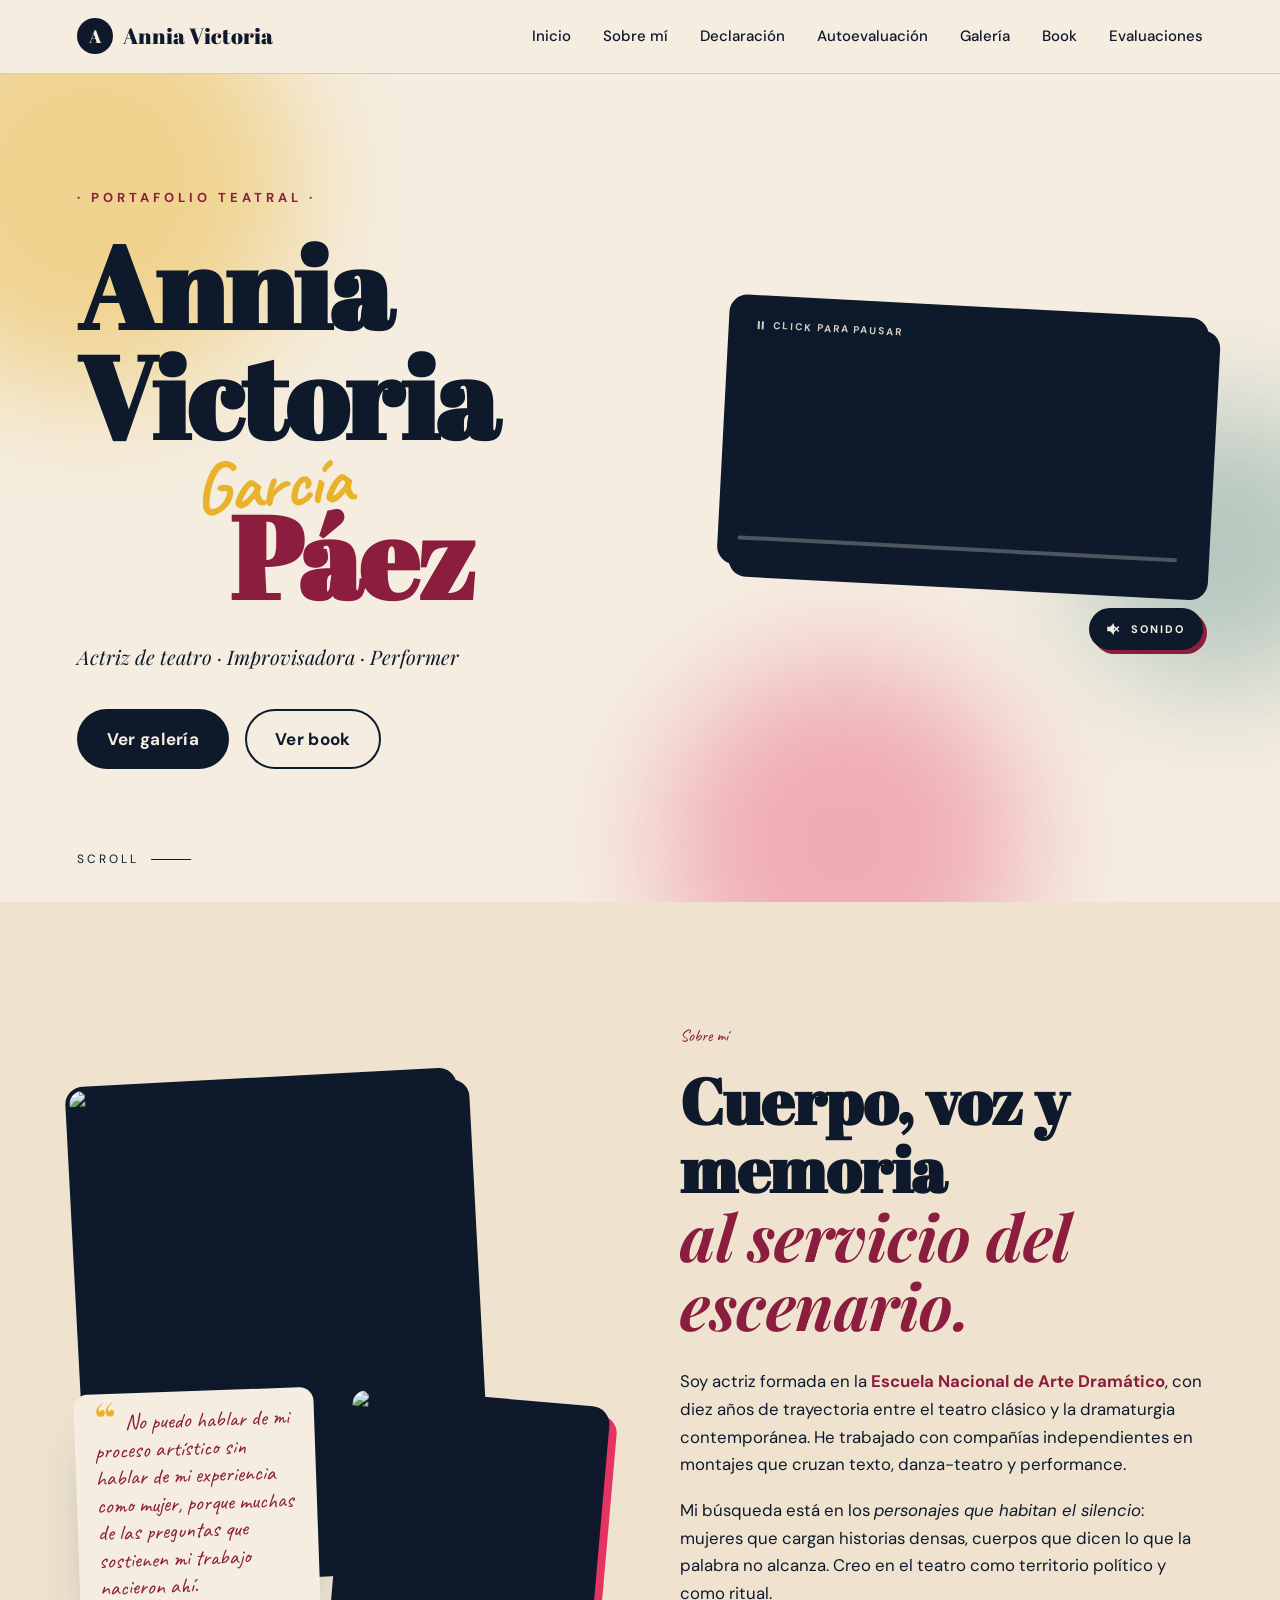
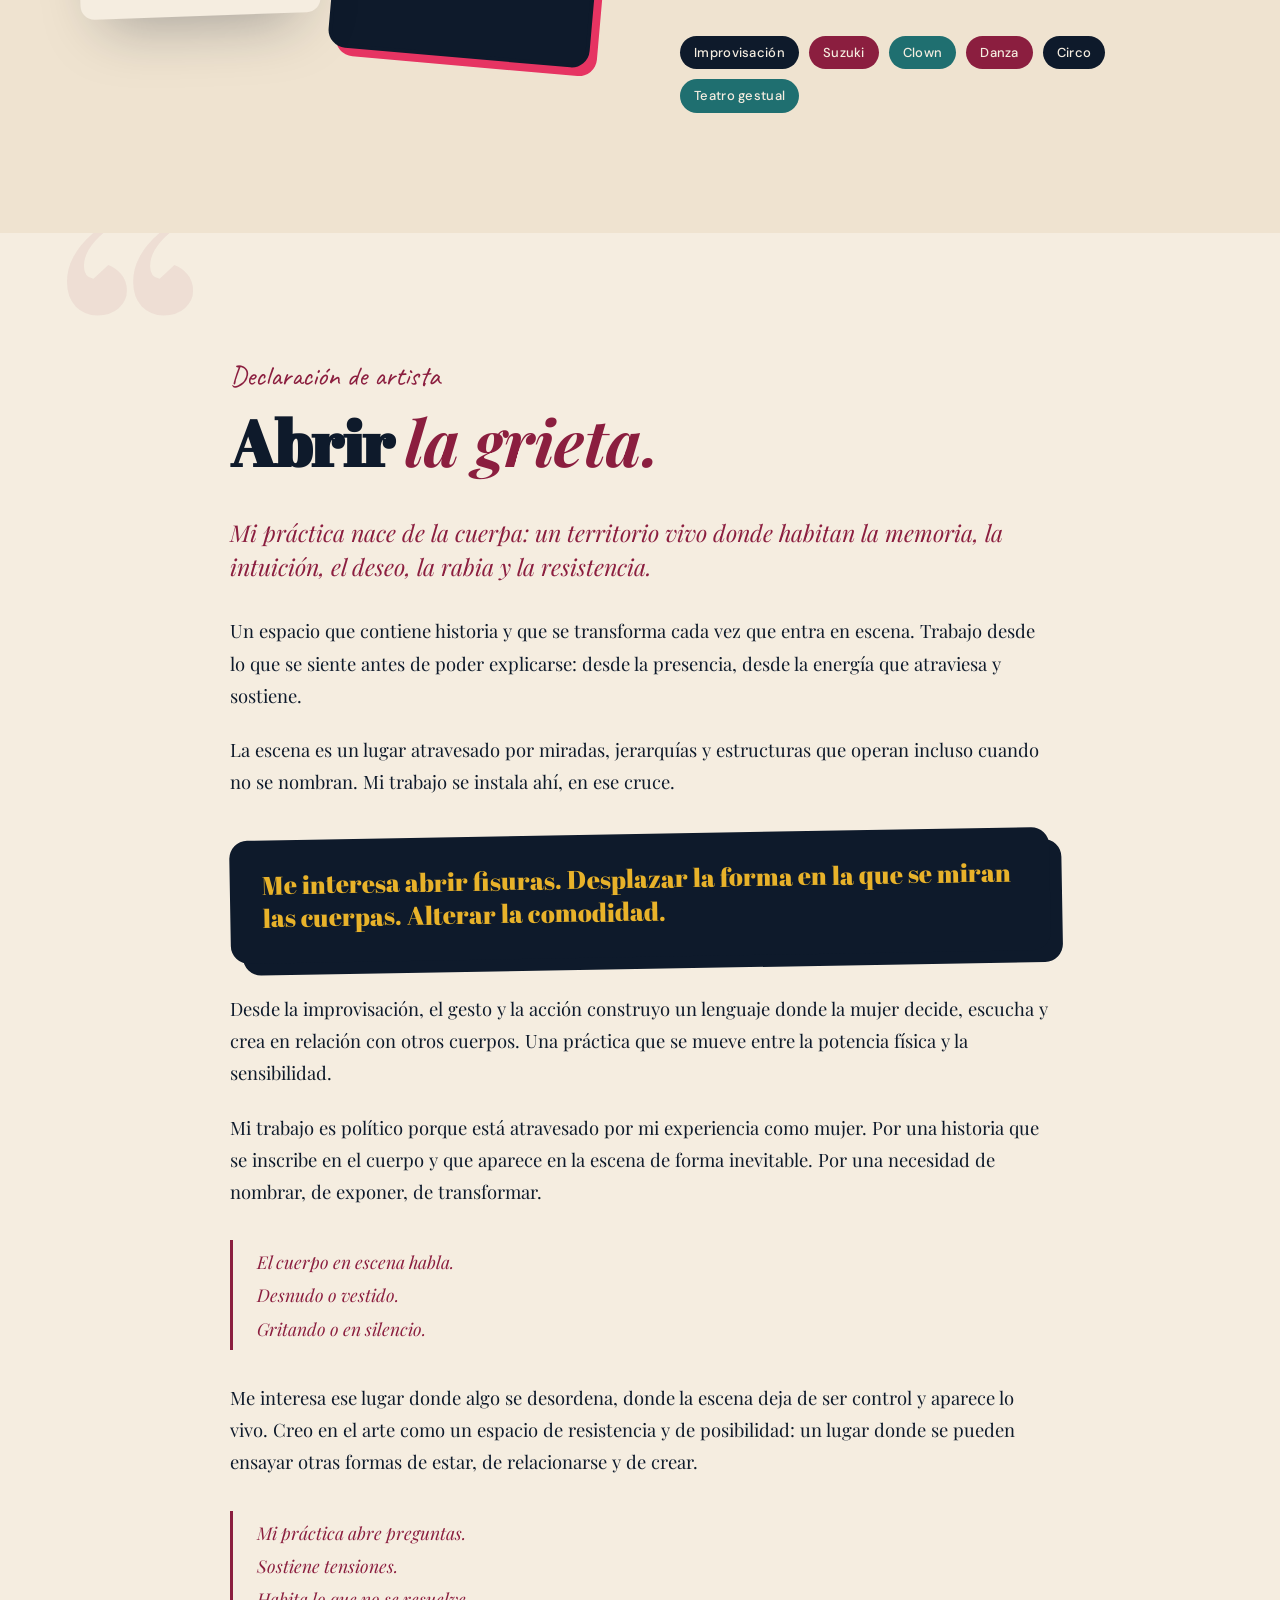
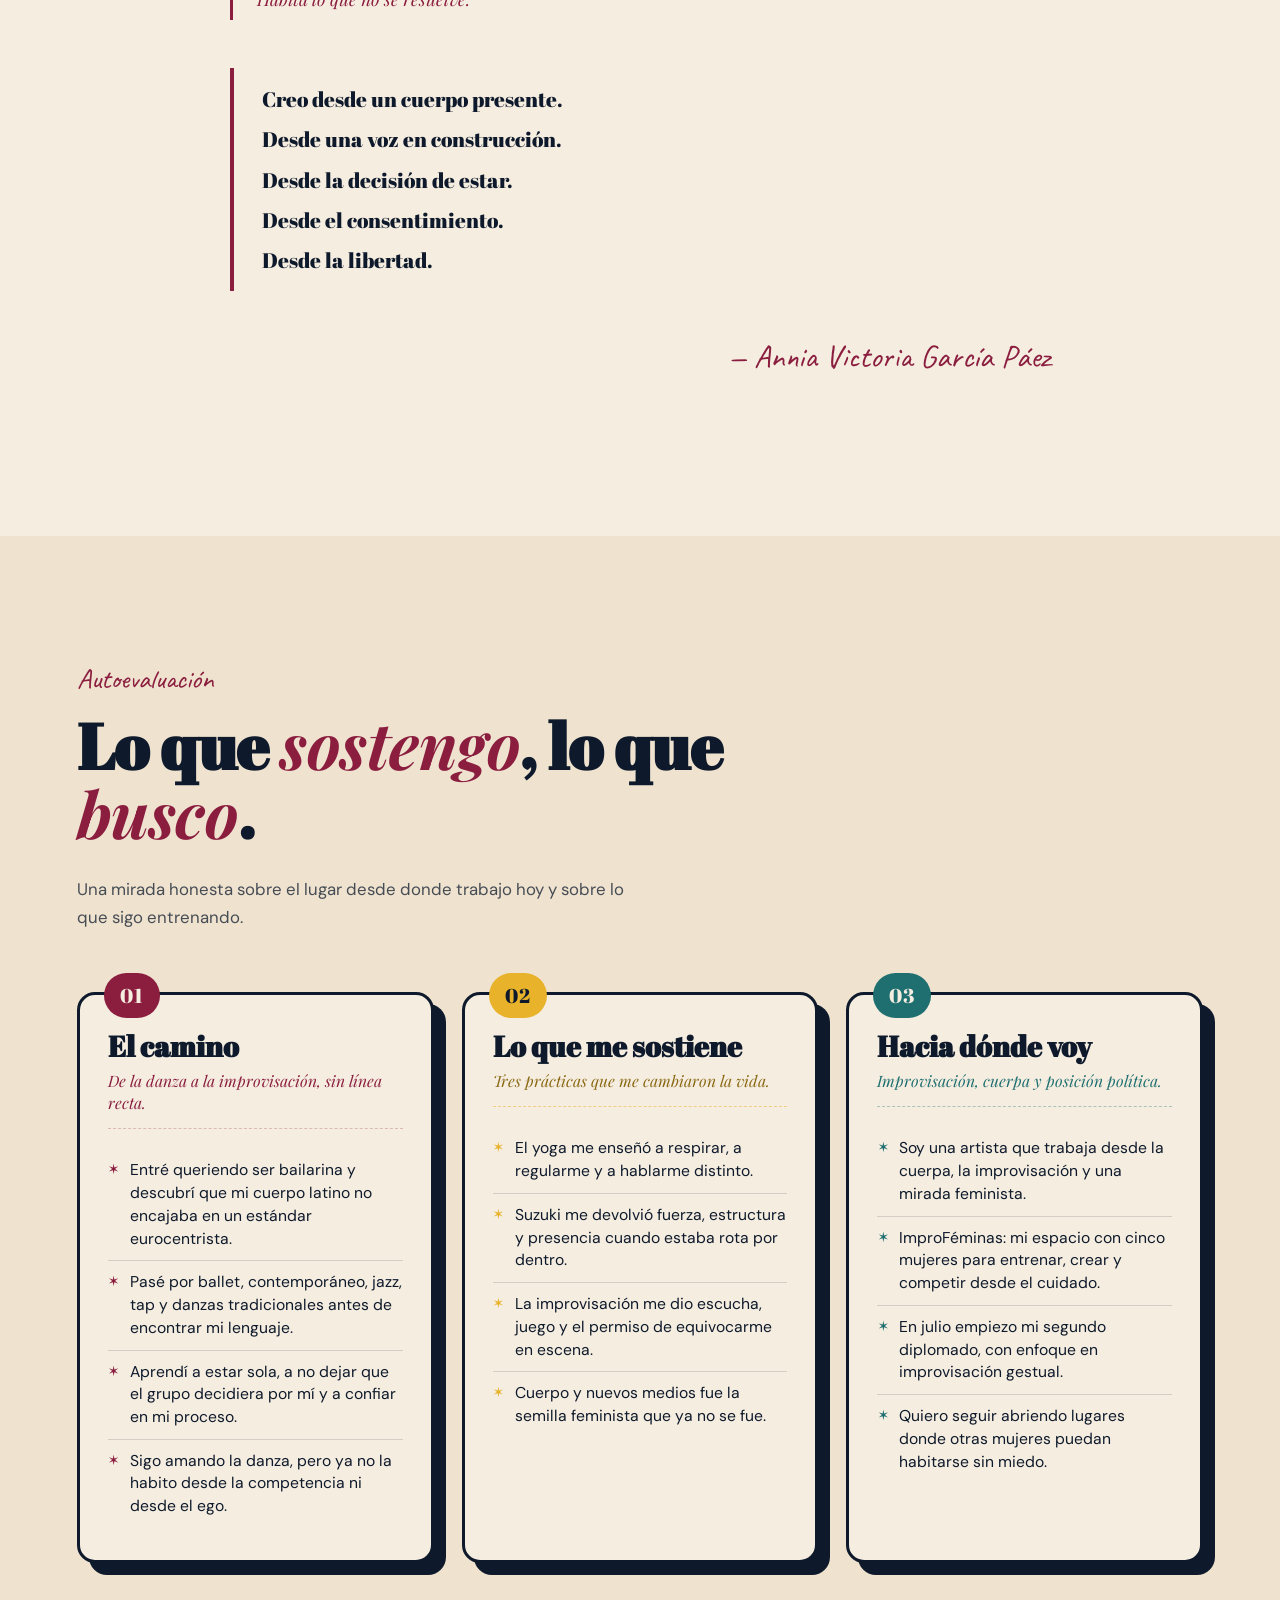
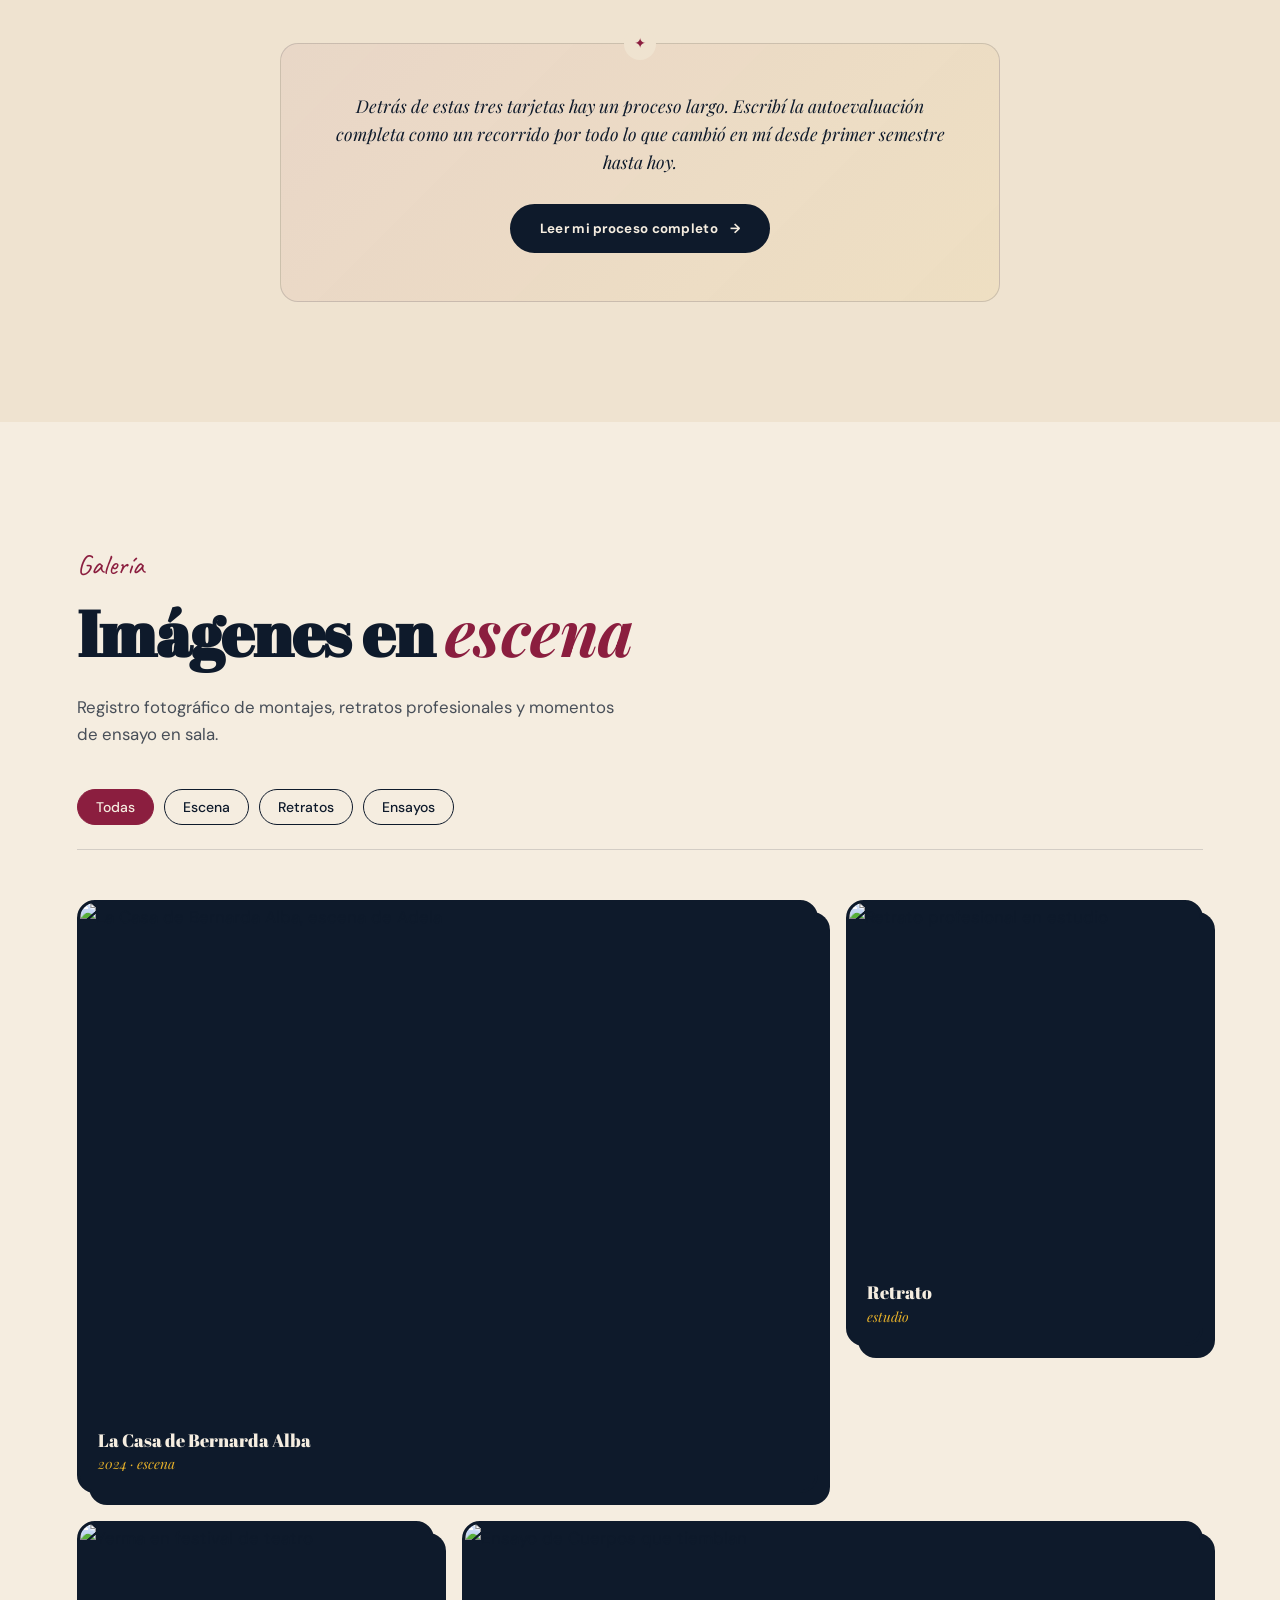
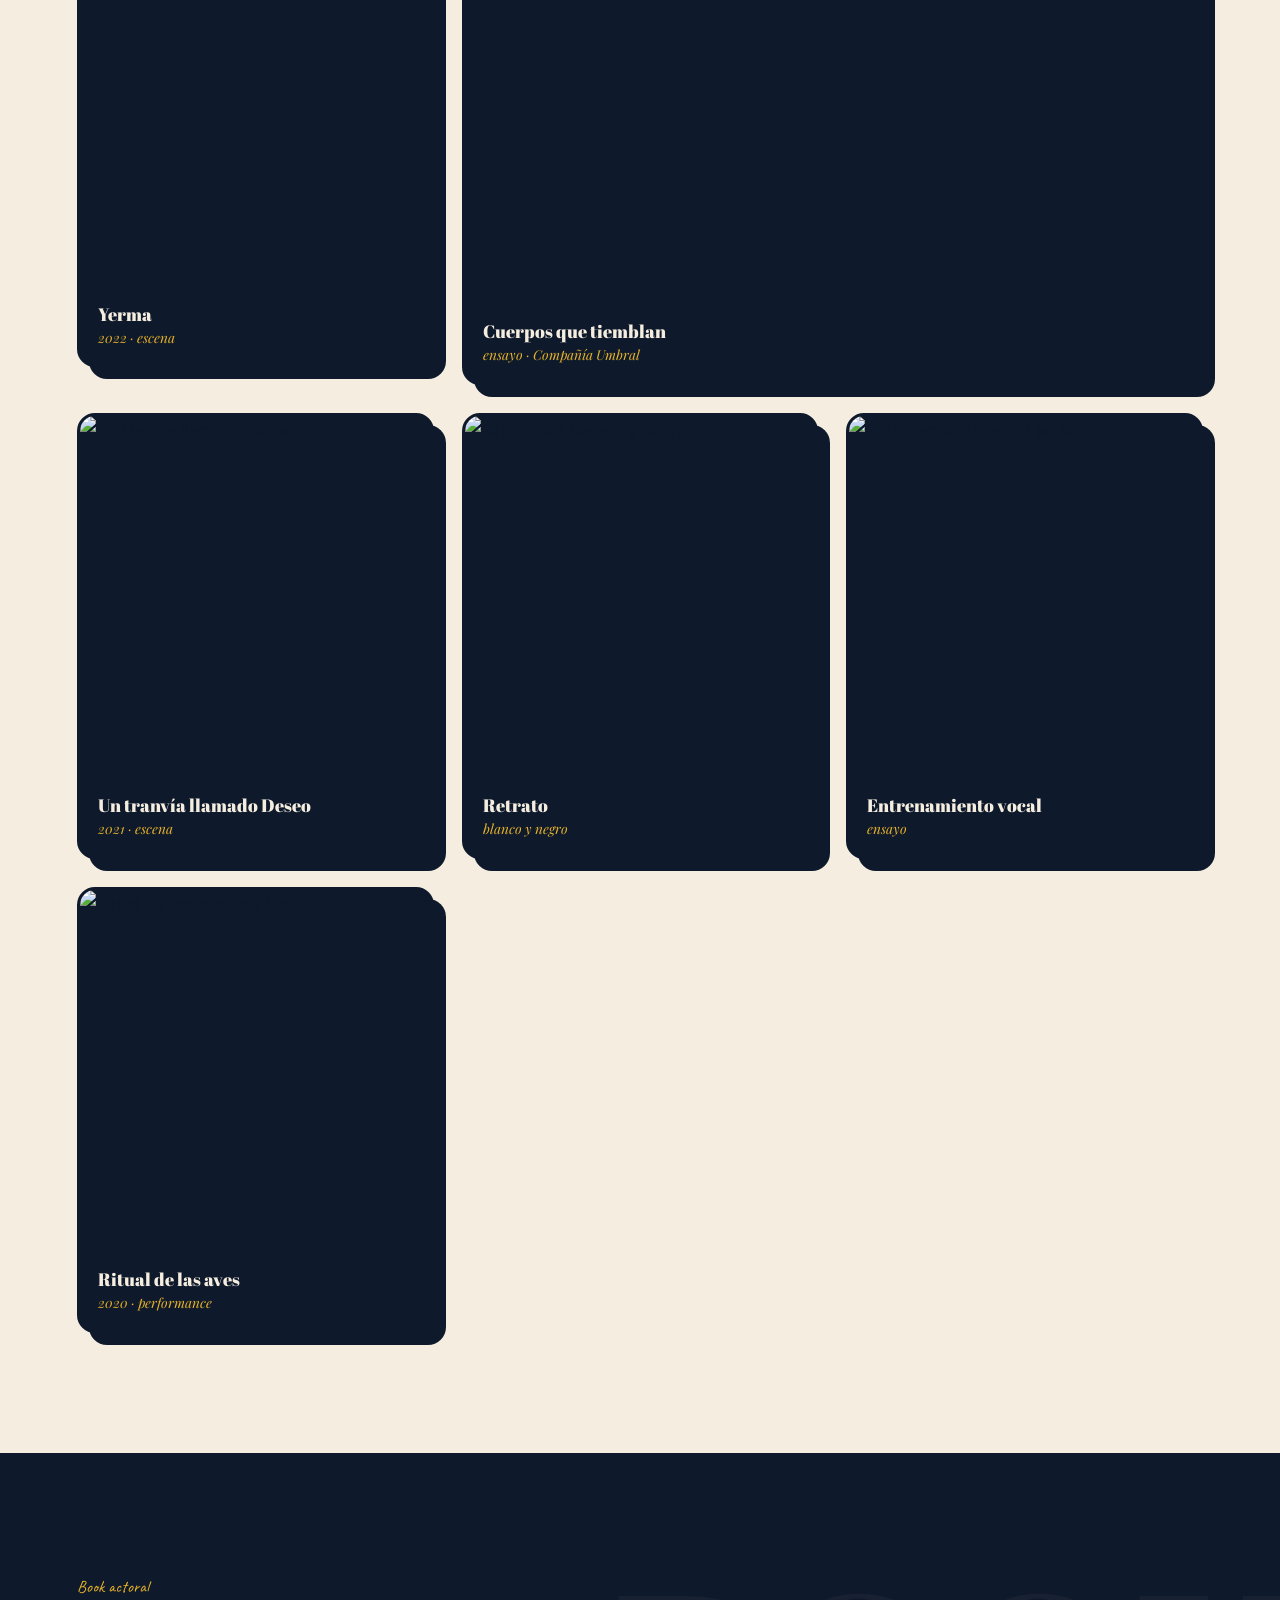
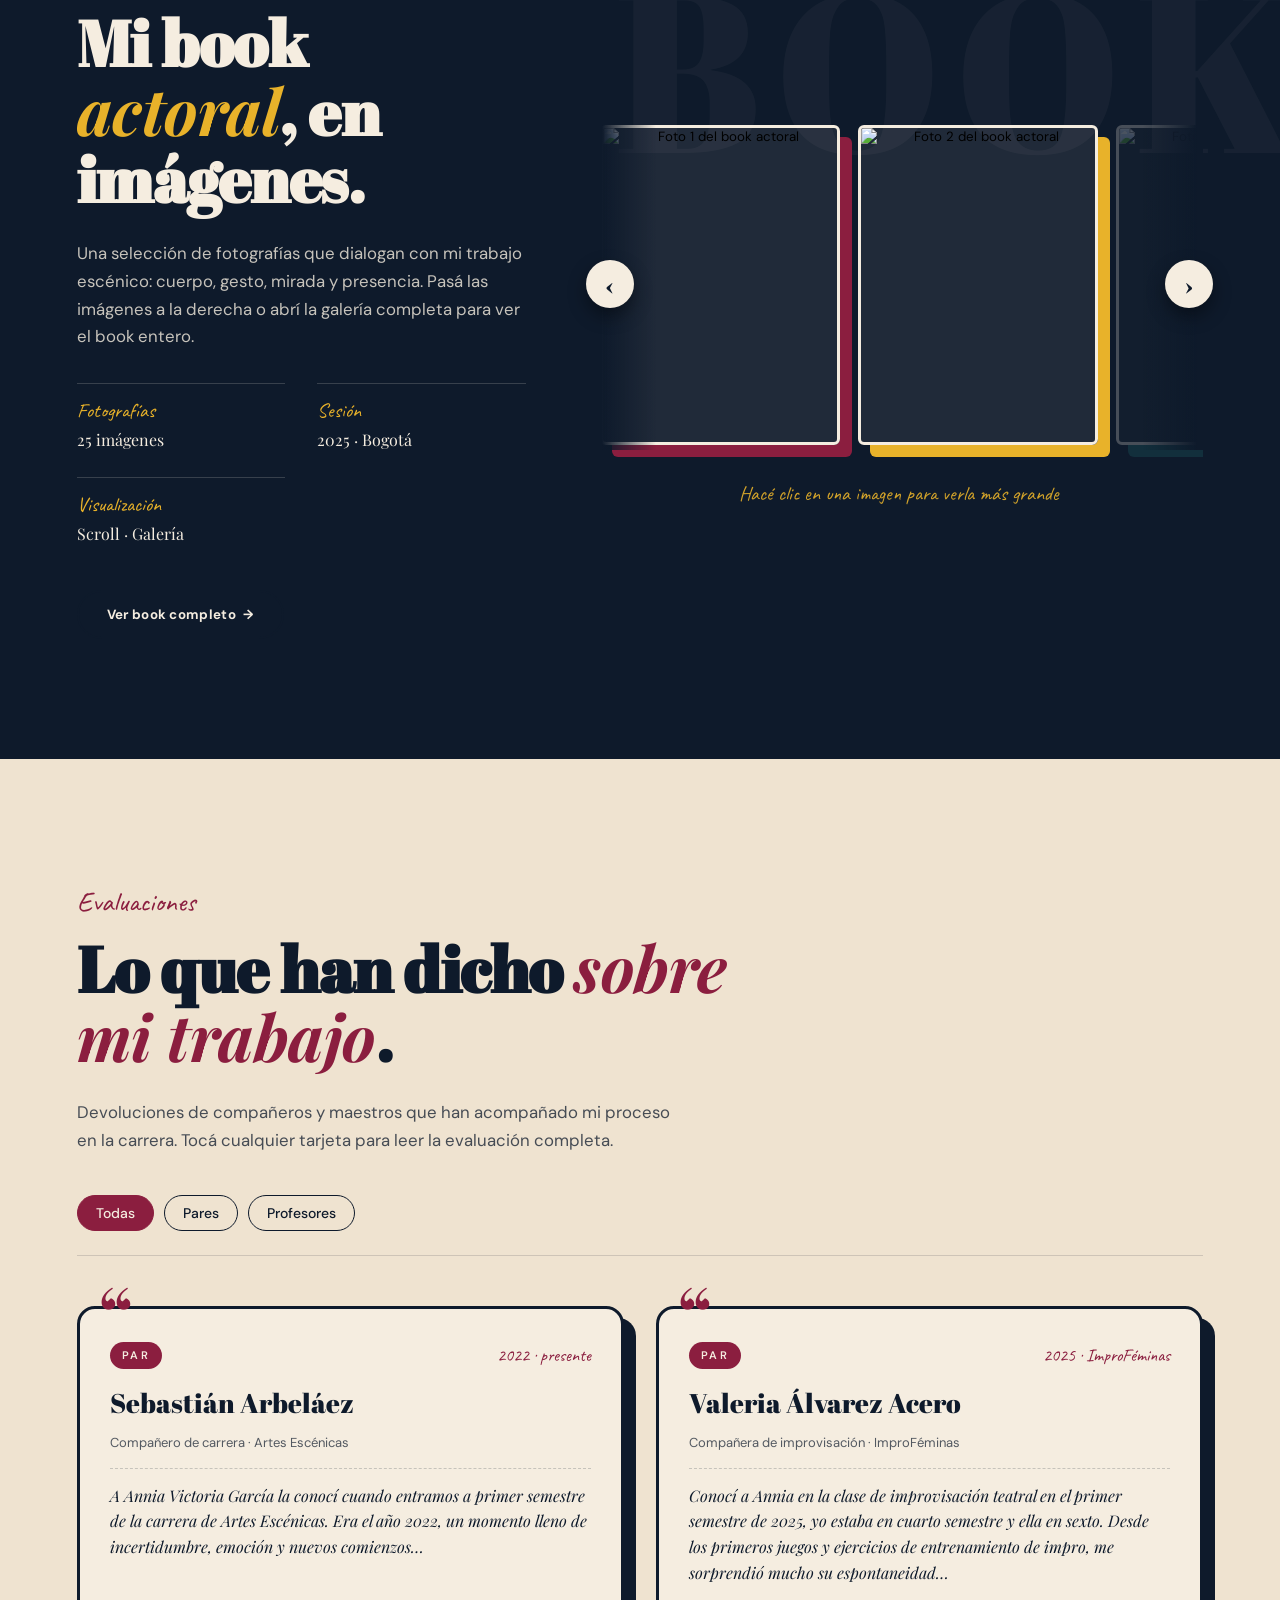
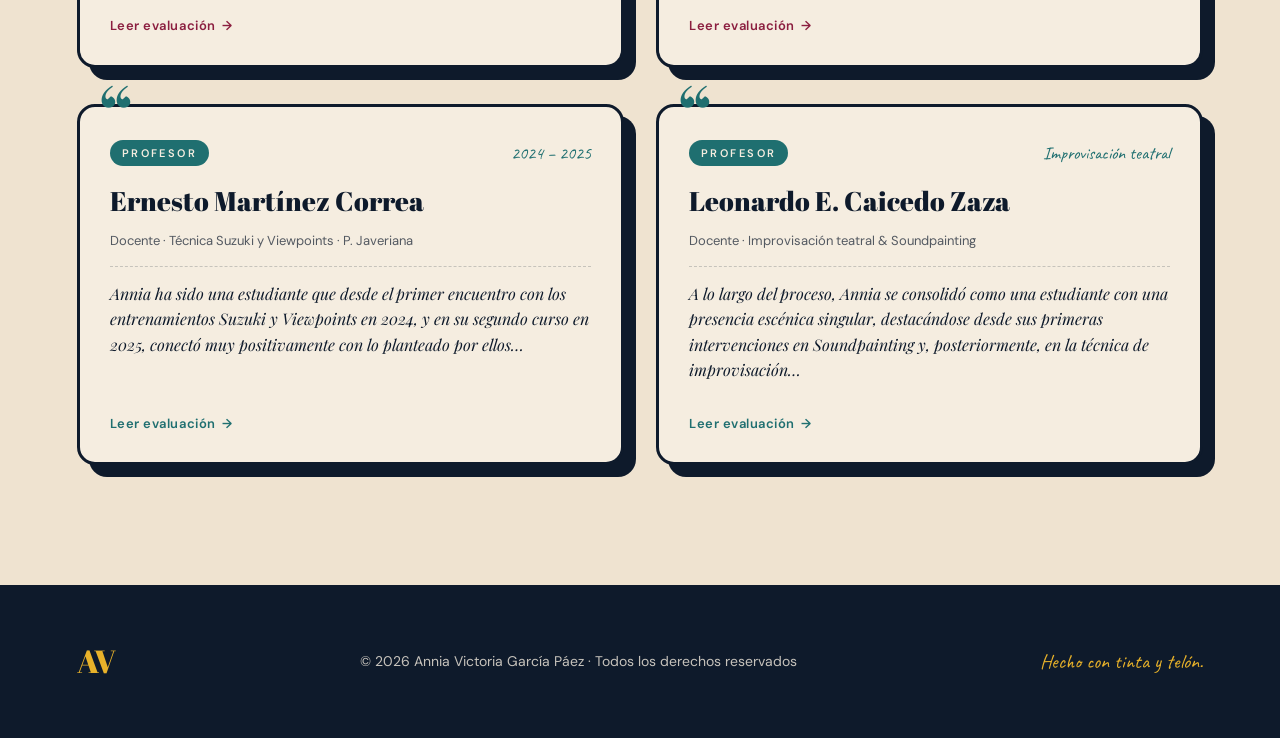
==== commit 34c79841: "Add book actoral, evaluaciones modal, autoeval book y video controls - Sección Book actoral: scroll " ====
--- a/expresivo/index.html
+++ b/expresivo/index.html
@@ -54,7 +54,7 @@
         </p>
         <div class="hero__cta-row">
           <a href="#galeria" class="btn btn--primary">Ver galería</a>
-          <a href="#book" class="btn btn--ghost">Descargar book</a>
+          <a href="#book" class="btn btn--ghost">Ver book</a>
         </div>
       </div>
 
@@ -63,7 +63,7 @@
           <video class="hero__photo-video" id="reelVideo"
                  autoplay muted loop playsinline preload="metadata"
                  poster="https://picsum.photos/seed/teatro-hero/900/640">
-            <source src="../resources/video/Reel%20portafolio.mp4" type="video/mp4" />
+            <source src="https://pub-099fe5e41ec9468392c75015b7b485bb.r2.dev/videos/Reel%20portafolio.mp4" type="video/mp4" />
           </video>
 
           <span class="hero__photo-hint" aria-hidden="true">
@@ -86,6 +86,14 @@
           </div>
 
           <span class="hero__photo-burst" aria-hidden="true"></span>
+
+          <div class="hero__photo-progress" id="reelProgress" role="slider" aria-label="Línea de tiempo del reel" aria-valuemin="0" aria-valuemax="100" aria-valuenow="0" tabindex="0">
+            <div class="hero__photo-progress-track">
+              <div class="hero__photo-progress-buffered" id="reelProgressBuffered"></div>
+              <div class="hero__photo-progress-fill" id="reelProgressFill"></div>
+              <div class="hero__photo-progress-thumb" id="reelProgressThumb"></div>
+            </div>
+          </div>
         </div>
 
         <button type="button" class="hero__photo-sound" id="reelSoundToggle"
@@ -121,7 +129,7 @@
           </div>
           <p class="about__quote">
             <span class="about__quote-mark">“</span>
-            El teatro me enseñó a respirar de muchas formas distintas.
+            No puedo hablar de mi proceso artístico sin hablar de mi experiencia como mujer, porque muchas de las preguntas que sostienen mi trabajo nacieron ahí.
           </p>
         </div>
 
@@ -357,125 +365,153 @@
     <section class="book" id="book">
       <div class="book__inner">
 
-        <div class="book__preview" aria-hidden="true">
-          <div class="book__cover">
-            <span class="book__cover-label">Portafolio profesional</span>
-            <span class="book__cover-name">Annia Victoria<br/>García<br/>Páez</span>
-            <span class="book__cover-year">2026 · edición digital</span>
-          </div>
-          <span class="book__sticker">PDF · 8 MB</span>
-        </div>
-
         <div class="book__text">
-          <p class="section__kicker">Book</p>
-          <h2 class="section__title">Mi book <em>completo</em>, en una sola descarga.</h2>
+          <p class="section__kicker">Book actoral</p>
+          <h2 class="section__title">Mi book <em>actoral</em>, en imágenes.</h2>
           <p>
-            Documento profesional con biografía extendida, ficha técnica,
-            listado de montajes, premios, residencias, contacto de
-            representante y galería seleccionada de fotografías escénicas.
+            Una selección de fotografías que dialogan con mi trabajo escénico:
+            cuerpo, gesto, mirada y presencia. Pasá las imágenes a la derecha
+            o abrí la galería completa para ver el book entero.
           </p>
 
           <ul class="book__specs">
-            <li><span>Formato</span><strong>PDF imprimible</strong></li>
-            <li><span>Páginas</span><strong>32</strong></li>
-            <li><span>Idioma</span><strong>Español · English</strong></li>
-            <li><span>Actualizado</span><strong>marzo 2026</strong></li>
+            <li><span>Fotografías</span><strong id="bookCountStat">— imágenes</strong></li>
+            <li><span>Sesión</span><strong>2025 · Bogotá</strong></li>
+            <li><span>Visualización</span><strong>Scroll · Galería</strong></li>
           </ul>
 
           <div class="book__cta-row">
-            <a href="#" class="btn btn--primary" download>Descargar book (PDF)</a>
-            <a href="mailto:hola@anniavictoria.art?subject=Solicito%20book%20impreso" class="btn btn--ghost">Solicitar copia impresa</a>
-          </div>
+            <button type="button" class="btn btn--primary" id="openBookGallery" aria-haspopup="dialog" aria-controls="bookGallery">
+              <span>Ver book completo</span>
+              <span class="book__cta-arrow" aria-hidden="true">→</span>
+            </button>
+          </div>
+        </div>
+
+        <div class="book__strip-wrap">
+          <div class="book__strip" id="bookStrip" role="list" aria-label="Previsualización del book actoral"></div>
+          <button type="button" class="book__strip-arrow book__strip-arrow--prev" id="bookStripPrev" aria-label="Foto anterior">‹</button>
+          <button type="button" class="book__strip-arrow book__strip-arrow--next" id="bookStripNext" aria-label="Foto siguiente">›</button>
+          <p class="book__strip-hint">Hacé clic en una imagen para verla más grande</p>
         </div>
 
       </div>
     </section>
 
-    <section class="testimonials" id="evaluaciones">
-      <div class="testimonials__head">
+    <section class="evals" id="evaluaciones">
+      <div class="evals__head">
         <p class="section__kicker">Evaluaciones</p>
         <h2 class="section__title">Lo que han dicho <em>sobre mi trabajo</em>.</h2>
-        <p class="testimonials__intro">
-          Devoluciones de directores, docentes y crítica especializada a lo
-          largo de la última década.
+        <p class="evals__intro">
+          Devoluciones de compañeros y maestros que han acompañado mi proceso
+          en la carrera. Tocá cualquier tarjeta para leer la evaluación completa.
         </p>
       </div>
 
-      <div class="testimonials__grid">
-
-        <figure class="testimonial">
-          <blockquote>
-            “Annia Victoria convierte el silencio en un texto. Su Adela
-            respiraba la casa entera y la sostenía sin esfuerzo.”
-          </blockquote>
-          <figcaption>
-            <strong>Marina Velasco</strong>
-            <em>Directora · Teatro Municipal</em>
-            <span class="testimonial__score" aria-label="Cinco estrellas">★★★★★</span>
-          </figcaption>
-        </figure>
-
-        <figure class="testimonial">
-          <blockquote>
-            “Pocas actrices de su generación construyen personajes con esta
-            densidad emocional. Su trabajo en Yerma fue de una honestidad poco
-            común.”
-          </blockquote>
-          <figcaption>
-            <strong>Andrés Cifuentes</strong>
-            <em>Crítica · Revista Escena</em>
-            <span class="testimonial__score" aria-label="Cinco estrellas">★★★★★</span>
-          </figcaption>
-        </figure>
-
-        <figure class="testimonial">
-          <blockquote>
-            “Una intérprete generosa, disciplinada y profundamente curiosa.
-            Cada proceso con ella nos obliga a investigar más.”
-          </blockquote>
-          <figcaption>
-            <strong>Compañía Umbral</strong>
-            <em>Colectivo de danza-teatro</em>
-            <span class="testimonial__score" aria-label="Cinco estrellas">★★★★★</span>
-          </figcaption>
-        </figure>
-
-        <figure class="testimonial">
-          <blockquote>
-            “Su voz no actúa: habita. Es de las pocas estudiantes que separa la
-            dicción de la mecánica y la vuelve pensamiento.”
-          </blockquote>
-          <figcaption>
-            <strong>Prof. Sofía Restrepo</strong>
-            <em>Cátedra de Voz · ENAD</em>
-            <span class="testimonial__score" aria-label="Cinco estrellas">★★★★★</span>
-          </figcaption>
-        </figure>
-
-        <figure class="testimonial">
-          <blockquote>
-            “Trabaja desde una ética poco frecuente: cuida al equipo, escucha
-            al texto y propone sin imponer. Volveríamos a montar con ella sin
-            dudar.”
-          </blockquote>
-          <figcaption>
-            <strong>Festival Iberoamericano</strong>
-            <em>Producción general</em>
-            <span class="testimonial__score" aria-label="Cinco estrellas">★★★★★</span>
-          </figcaption>
-        </figure>
-
-        <figure class="testimonial">
-          <blockquote>
-            “Performer de presencia magnética. Sostiene la mirada del público
-            durante minutos sin pronunciar una sola palabra.”
-          </blockquote>
-          <figcaption>
-            <strong>Bienal de Performance</strong>
-            <em>Comité curatorial</em>
-            <span class="testimonial__score" aria-label="Cinco estrellas">★★★★★</span>
-          </figcaption>
-        </figure>
+      <div class="evals__filter" role="tablist" aria-label="Filtrar evaluaciones">
+        <button class="evals__filter-btn is-active" data-filter="all" role="tab" aria-selected="true">Todas</button>
+        <button class="evals__filter-btn" data-filter="pares" role="tab" aria-selected="false">Pares</button>
+        <button class="evals__filter-btn" data-filter="profesores" role="tab" aria-selected="false">Profesores</button>
+      </div>
+
+      <div class="evals__grid">
+
+        <article class="eval-card eval-card--par" data-category="pares" tabindex="0" role="button" aria-haspopup="dialog">
+          <div class="eval-card__head">
+            <span class="eval-card__badge">Par</span>
+            <span class="eval-card__year">2022 · presente</span>
+          </div>
+          <h3 class="eval-card__author">Sebastián Arbeláez</h3>
+          <p class="eval-card__role">Compañero de carrera · Artes Escénicas</p>
+          <p class="eval-card__preview">
+            A Annia Victoria García la conocí cuando entramos a primer semestre
+            de la carrera de Artes Escénicas. Era el año 2022, un momento lleno
+            de incertidumbre, emoción y nuevos comienzos…
+          </p>
+          <span class="eval-card__cta">Leer evaluación <span aria-hidden="true">→</span></span>
+          <div class="eval-card__full" hidden>
+            <p>A Annia Victoria García la conocí cuando entramos a primer semestre de la carrera de Artes Escénicas. Era el año 2022, un momento lleno de incertidumbre, emoción y nuevos comienzos. Recuerdo que desde el primer momento se me hizo una persona muy peculiar, de esas que llaman la atención sin necesidad de hacer demasiado ruido, pero que tienen una presencia única.</p>
+            <p>No entablamos una amistad desde el día cero, pero con el paso de los días y las semanas, la vida universitaria nos fue acercando poco a poco. Entre ensayos, trabajos, clases exigentes y momentos de vulnerabilidad propios de quienes apenas empiezan este camino, nuestra conexión se fue fortaleciendo hasta volverse una amistad muy significativa para mí.</p>
+            <p>Como fue nuestro primer semestre, todo era nuevo: los ritmos de las clases, las exigencias físicas y emocionales, y también el descubrimiento de nuestras propias capacidades. En ese proceso, nos apoyamos mutuamente en cada paso. Compartimos aprendizajes y desafíos en clases de danza, ballet, contemporáneo, actuación y puesta en escena. Fueron espacios donde no solo crecimos como artistas, sino también como personas.</p>
+            <p>Con el tiempo, Annia se convirtió en una colega que admiro, con la que he tenido la oportunidad de actuar y compartir la escena. Su sensibilidad, su compromiso y su forma de ver el arte me han inspirado de forma significativa. Es una persona que no solo se entrega a lo que hace, sino que también transmite una energía auténtica que impacta a quienes la rodean.</p>
+            <p>Un momento particularmente significativo en el que pude evidenciar con mayor claridad el talento y la autenticidad de Annia fue durante una clase de improvisación teatral en el año 2025, bajo la dirección del profesor Leonardo Caicedo. En ese espacio académico, que exigía no solo habilidades técnicas sino también una gran apertura creativa, Annia destacó de una manera sobresaliente. Fue allí donde realmente pude dimensionar su potencial: por un lado, tiene la capacidad de generar risa de manera natural en sus compañeros, y por otro, logra sorprender constantemente con la riqueza de sus propuestas creativas. A lo largo de las clases, demostró una gran destreza en las técnicas de improvisación, aportando ideas espontáneas, frescas y originales que fortalecían cada ejercicio. Recuerdo que muchos compañeros buscaban trabajar con ella, precisamente por esa facilidad que tiene para construir situaciones escénicas desde lo inesperado, logrando equilibrar lo cómico con lo estructuralmente sólido. Su capacidad para transformar una idea simple en una escena dinámica y significativa era evidente, y no pasó desapercibida para el profesor, quien en varias ocasiones destacó y felicitó su desempeño.</p>
+            <p>Este potencial la llevó posteriormente a crear su propio grupo de improvisación, lo cual habla de su iniciativa, liderazgo y compromiso con su proceso artístico. Asimismo, tuve la oportunidad de verla en su ensamble de IMPRO, donde nuevamente demostró su habilidad y dominio en este campo.</p>
+            <p>Adicionalmente, compartimos la clase de actuación para la cámara, también el año pasado, una experiencia que también me permitió admirar otra faceta de su talento. En una de las escenas que debíamos grabar, interpretábamos una ruptura de pareja. Fue realmente impactante observar cómo Annia lograba sostener el llanto de manera continua y verosímil en cada repetición de la escena, manteniendo intacta su intención emocional. Este tipo de trabajo requiere un alto nivel de concentración y sensibilidad, cosa que yo no pude alcanzar. Como compañero de escena, fue una experiencia que me sorprendió y me permitió reconocer aún más su disciplina y compromiso por el arte.</p>
+            <p>Hoy puedo decir con certeza que haber coincidido con Annia en este camino fue muy gratificante. Su presencia ha marcado mi experiencia en la carrera de una manera muy especial, y estoy seguro de que seguirá dejando huella en cada espacio en el que decida estar.</p>
+          </div>
+        </article>
+
+        <article class="eval-card eval-card--par" data-category="pares" tabindex="0" role="button" aria-haspopup="dialog">
+          <div class="eval-card__head">
+            <span class="eval-card__badge">Par</span>
+            <span class="eval-card__year">2025 · ImproFéminas</span>
+          </div>
+          <h3 class="eval-card__author">Valeria Álvarez Acero</h3>
+          <p class="eval-card__role">Compañera de improvisación · ImproFéminas</p>
+          <p class="eval-card__preview">
+            Conocí a Annia en la clase de improvisación teatral en el primer
+            semestre de 2025, yo estaba en cuarto semestre y ella en sexto.
+            Desde los primeros juegos y ejercicios de entrenamiento de impro,
+            me sorprendió mucho su espontaneidad…
+          </p>
+          <span class="eval-card__cta">Leer evaluación <span aria-hidden="true">→</span></span>
+          <div class="eval-card__full" hidden>
+            <p>Conocí a Annia en la clase de improvisación teatral en el primer semestre de 2025, yo estaba en cuarto semestre y ella en sexto. Desde los primeros juegos y ejercicios de entrenamiento de impro, me sorprendió mucho su espontaneidad, la cual viene de un lugar muy auténtico de sí misma; ella hacía cosas que no se le ocurrían a nadie más y, por ello, siempre resaltaba en la clase. Desde el primer momento admiré su capacidad para contar historias, para escuchar, crear personajes y jugar con su gran e ilimitada imaginación. Sin embargo, en la clase no fuimos cercanas, fue más adelante cuando empezamos a conocernos mejor y desarrollar nuestra amistad.</p>
+            <p>Un día, durante las vacaciones de mitad de año, Annia me escribió diciendo que quería formar un grupo de improvisación para entrenar y presentarnos. Yo le respondí inmediatamente, accedí emocionada y halagada porque alguien tan buena como ella había decidido confiar en mis habilidades para la impro. Empezamos a entrenar y, con el tiempo, fuimos conformando ImproFéminas. Allí he conocido su faceta de liderazgo: ella conoce muy bien las herramientas de la impro, es consciente del espacio, del estatus, de las cosas que necesita la historia para tener una buena plataforma, un nudo y un final, y ha sabido cómo transmitirnos ese conocimiento. Ha sido una guía para nosotras, ha potenciado nuestras habilidades y siempre quiere superarse a sí misma. Sé que la impro es un espacio de juego y libertad para ella, y poco a poco ha ido abriéndose campo en varios formatos como el Show de las estrellas, donde todo su esfuerzo y talento han sido recompensados.</p>
+            <p>Asimismo, el año pasado hice un ensamble de impro con ella dirigido por Leonardo Caicedo, en el cual nos acompañamos, fuimos creciendo en la impro, y me di cuenta de la capacidad que tiene con los acentos y de hacer brillar al otro; ella me ha enseñado a construir en conjunto, a darle el lugar al otro para brillar juntos, a tomarme el tiempo y seguir mis impulsos. Por otro lado, ese mismo semestre vi la técnica de Clown y el laboratorio de Exploración Audiovisual con ella. En Clown descubrí que se le da muy bien la comedia: hay aspectos cómicos en ella que surgen de manera natural y espontánea, sabe cómo transformarse y reírse de sí misma, no teme exponerse y se desenvuelve bien con la técnica. En Exploración Audiovisual conocí sus ganas de estar aprendiendo cosas nuevas constantemente, de trabajar en equipo y resolver cualquier inconveniente que se presente. En esa clase realizamos un cortometraje basado en nuestras vidas personales, conocí sus facetas más sensibles y logré entender las cosas que la atravesaban al momento de crear; allí fortalecimos nuestro vínculo, nos dimos cuenta que hacíamos un buen equipo y empezamos a soñar con proyectos artísticos que podríamos crear.</p>
+            <p>En verdad, agradezco mucho haber conocido a Annia en la carrera. He aprendido mucho de ella y nos hemos acompañado en los mejores y los peores momentos. Admiro mucho su determinación y pasión. Annia es una persona muy comprometida con cualquier proyecto que se presente, eso demuestra el amor que siente por su carrera; es muy decidida, sabe lo que quiere y estoy segura de que logrará cualquier cosa que se proponga. Pero, ante todo, Annia es una gran artista porque es una gran persona: está abierta a escuchar a los demás, es empática, amorosa y generosa, defiende sus valores, es fiel a sí misma y sabe poner los límites necesarios, cree en sí misma y está dispuesta a defender su lugar como mujer en el mundo y a través del arte. Cree en el magnífico poder de las mujeres para crear y, sin duda, es algo que vive presente en su arte como actriz e improvisadora. Todo lo que ella es, lo manifiesta en su arte, y es lo que ha dejado huella en mí y en todos los que la han conocido.</p>
+          </div>
+        </article>
+
+        <article class="eval-card eval-card--prof" data-category="profesores" tabindex="0" role="button" aria-haspopup="dialog">
+          <div class="eval-card__head">
+            <span class="eval-card__badge">Profesor</span>
+            <span class="eval-card__year">2024 – 2025</span>
+          </div>
+          <h3 class="eval-card__author">Ernesto Martínez Correa</h3>
+          <p class="eval-card__role">Docente · Técnica Suzuki y Viewpoints · P. Javeriana</p>
+          <p class="eval-card__preview">
+            Annia ha sido una estudiante que desde el primer encuentro con los
+            entrenamientos Suzuki y Viewpoints en 2024, y en su segundo curso en
+            2025, conectó muy positivamente con lo planteado por ellos…
+          </p>
+          <span class="eval-card__cta">Leer evaluación <span aria-hidden="true">→</span></span>
+          <div class="eval-card__full" hidden>
+            <p>Annia ha sido una estudiante que desde el primer encuentro con los entrenamientos Suzuki y Viewpoints en 2024, y en su segundo curso en 2025, conectó muy positivamente con lo planteado por ellos, mostrando gran interés y entrega en profundizarlos.</p>
+            <p>Tiene una gran inquietud de llevar a buen desarrollo su carrera profesional, siendo proactiva y generadora de proyectos propios y, para esto, dispone de generosidad, disciplina y rigurosidad. Estas habilidades la llevan a encarar los obstáculos que los entrenamientos le ponen al frente teniendo la seguridad de que con el trabajo y la dedicación en ellos la llevarán a comprenderlos y encontrarles una vía de liberación.</p>
+            <p>Es una persona constante y que toma muchos riesgos en la escena y en el entrenamiento. Su carácter hace que sea una estudiante que hace sentir su presencia fuera y dentro de la escena. En el buen sentido de la palabra goza de ambición artística y se pone altas metas académicas y profesionales. Encara estas metas, las relaciones con sus compañeros y la relación con el nuevo conocimiento con amplitud, generosidad y alegría, elementos que la llevan a trabajar colaborativa y positivamente.</p>
+            <p>A sus compañeros siempre les propuso niveles altos de disposición, juego y riesgo que muchas veces ayudó a despertarlos e invitarlos a dar pasos riesgosos y seguros hacia adelante en su creación.</p>
+            <p>Me alegra que ya esté terminando exitosamente su etapa académica y que entre con tan buenas herramientas y disposición al mundo profesional. Será ganancia para el arte.</p>
+            <p class="eval-card__signature">— Ernesto Martínez Correa<br>Docente de la Técnica Suzuki y Viewpoints<br>Universidad Pontificia Javeriana</p>
+          </div>
+        </article>
+
+        <article class="eval-card eval-card--prof" data-category="profesores" tabindex="0" role="button" aria-haspopup="dialog">
+          <div class="eval-card__head">
+            <span class="eval-card__badge">Profesor</span>
+            <span class="eval-card__year">Improvisación teatral</span>
+          </div>
+          <h3 class="eval-card__author">Leonardo E. Caicedo Zaza</h3>
+          <p class="eval-card__role">Docente · Improvisación teatral &amp; Soundpainting</p>
+          <p class="eval-card__preview">
+            A lo largo del proceso, Annia se consolidó como una estudiante con
+            una presencia escénica singular, destacándose desde sus primeras
+            intervenciones en Soundpainting y, posteriormente, en la técnica
+            de improvisación…
+          </p>
+          <span class="eval-card__cta">Leer evaluación <span aria-hidden="true">→</span></span>
+          <div class="eval-card__full" hidden>
+            <p>A lo largo del proceso, Annia se consolidó como una estudiante con una presencia escénica singular, destacándose desde sus primeras intervenciones en Soundpainting y, posteriormente, en la técnica de improvisación. Su forma de proponer en escena se caracteriza por una creatividad orgánica, una identidad clara y una capacidad de generar recordación en el espectador. En su trabajo se percibe aquello que, desde una perspectiva más poética, puede denominarse “duende”: una cualidad difícil de forzar, pero evidente en su manera de habitar la escena.</p>
+            <p>Durante la fase inicial en técnica de improvisación, mostró un desempeño sobresaliente, siendo una de las estudiantes cuya participación generaba expectativa dentro del grupo por la originalidad y autenticidad de sus propuestas. Esta cualidad, sin embargo, se vio tensionada en el trabajo colectivo del formato match, donde la falta de cohesión grupal afectó la fluidez del proceso. En ese contexto, Annia experimentó un momento de frustración que impactó su desempeño, evidenciando como aspecto a fortalecer la capacidad de sostener y liderar en situaciones de bloqueo escénico colectivo.</p>
+            <p>No obstante, este momento representó un punto de inflexión importante. Annia logró reconfigurar su lugar dentro del grupo, comprendiendo elementos esenciales del lenguaje del match, como la distribución de roles, el manejo de la energía, la construcción narrativa conjunta y el valor de la generosidad en escena. Este aprendizaje se reflejó en su capacidad posterior de liderar desde lo creativo y potenciar el trabajo de los demás.</p>
+            <p>En el ensamble, su proceso fue claramente ascendente. Se posicionó como una figura de apoyo dentro del grupo, especialmente con compañeros de menor experiencia, aportando desde una actitud tranquila, propositiva y con un criterio crítico orientado a la construcción. Su capacidad de cuestionar desde un lugar productivo contribuyó significativamente al desarrollo del formato y a la consolidación del trabajo colectivo.</p>
+            <p>Es importante resaltar que su participación simultánea en el diplomado de improvisación fortaleció su proceso, evidenciándose una integración de herramientas que puso al servicio del grupo con generosidad, manteniendo siempre una actitud abierta y colaborativa.</p>
+            <p>Asimismo, en el contexto del campeonato de improvisación, donde compartimos escenario, Annia confirmó su crecimiento, mostrando una mayor solidez escénica, capacidad de conexión y una presencia que permanece en la memoria del espectador.</p>
+            <p>Como aspectos a fortalecer, se recomienda profundizar en la precisión técnica, especialmente en el trabajo vocal (acentos), la transformación corporal de personajes, el uso del espacio y el desarrollo de herramientas narrativas.</p>
+            <p>En términos generales, Annia es una artista con una identidad clara, un proceso en evolución constante y un alto potencial dentro del campo de la improvisación, cuya presencia escénica, sostenida en su autenticidad, la proyecta de manera significativa hacia el ámbito profesional.</p>
+            <p class="eval-card__signature">— Leonardo Esteban Caicedo Zaza</p>
+          </div>
+        </article>
 
       </div>
     </section>
@@ -490,6 +526,45 @@
     </div>
   </footer>
 
+  <div class="book-gallery" id="bookGallery" role="dialog" aria-modal="true" aria-labelledby="bookGalleryTitle" aria-hidden="true">
+    <div class="book-gallery__inner" role="document">
+      <button type="button" class="book-gallery__close" id="closeBookGallery" aria-label="Cerrar book">×</button>
+
+      <header class="book-gallery__head">
+        <p class="book-gallery__kicker">Book actoral</p>
+        <h2 class="book-gallery__title" id="bookGalleryTitle">Galería completa</h2>
+        <p class="book-gallery__count" id="bookGalleryCount"></p>
+      </header>
+
+      <div class="book-gallery__grid" id="bookGalleryGrid"></div>
+    </div>
+
+    <div class="book-gallery__lightbox" id="bookLightbox" aria-hidden="true">
+      <button type="button" class="book-gallery__lightbox-close" id="closeBookLightbox" aria-label="Cerrar imagen">×</button>
+      <button type="button" class="book-gallery__lightbox-nav book-gallery__lightbox-nav--prev" id="bookLightboxPrev" aria-label="Imagen anterior">‹</button>
+      <button type="button" class="book-gallery__lightbox-nav book-gallery__lightbox-nav--next" id="bookLightboxNext" aria-label="Imagen siguiente">›</button>
+      <figure class="book-gallery__lightbox-figure">
+        <img id="bookLightboxImg" alt="" />
+        <figcaption class="book-gallery__lightbox-caption" id="bookLightboxCaption"></figcaption>
+      </figure>
+    </div>
+  </div>
+
+  <div class="eval-modal" id="evalModal" role="dialog" aria-modal="true" aria-labelledby="evalModalTitle" aria-hidden="true">
+    <div class="eval-modal__inner" role="document">
+      <button type="button" class="eval-modal__close" id="closeEvalModal" aria-label="Cerrar evaluación">×</button>
+
+      <header class="eval-modal__header">
+        <span class="eval-modal__badge" id="evalModalBadge">Par</span>
+        <h2 class="eval-modal__title" id="evalModalTitle">Nombre</h2>
+        <p class="eval-modal__role" id="evalModalRole">Rol</p>
+        <p class="eval-modal__ornament" aria-hidden="true">· · ·</p>
+      </header>
+
+      <div class="eval-modal__body" id="evalModalBody"></div>
+    </div>
+  </div>
+
   <div class="book-modal" id="autoevalBook" role="dialog" aria-modal="true" aria-labelledby="autoevalBookTitle" aria-hidden="true">
     <div class="book-modal__inner" role="document">
       <button type="button" class="book-modal__close" id="closeAutoevalBook" aria-label="Cerrar autoevaluación">×</button>
@@ -536,7 +611,7 @@
           Aprender a estar sola
         </h3>
         <p>Llegó un punto, especialmente en semestres más adelante como el séptimo, en el que tuve que enfrentar directamente la soledad. Almorzar sola. Sentarme conmigo. Llorar. No tener a nadie al lado. Y eso fue doloroso, profundamente doloroso. Pero también fue liberador. Porque en ese enfrentamiento con la soledad empecé a encontrarme de verdad. A entender que puedo estar conmigo. Que no necesito pertenecer a un grupo para existir. Que puedo elegir desde mí. Y que el arte, la terapia, los procesos personales —como el acompañamiento con mi psicóloga Ana Aguirre— me estaban dando herramientas reales para sostenerme.</p>
-        <p>En quinto semestre, al tomar la técnica básica de danza tradicional con los maestros René Arriaga y Karina García entré en el universo de las danzas del Pacífico y en general de las danzas colombianas, vuelvo a encontrar belleza en la danza, pero desde otro lugar, reconozco cómo bailar profesionalmente la carranga que es la danza de mi tierra, de Boyacá. Me imaginé a mi abuelita bailando la guabina chiquinquireña, y también a mi mamita que nació en Chiquinquirá. Conecté con esta materia desde la raíz, desde lo cultural, desde lo colectivo. Y aun así, la pregunta seguía: ¿este es mi camino?</p>
+        <p>En quinto semestre, al tomar la técnica básica de danza tradicional con los maestros René Arriaga y Karina García entré en el universo de las danzas del Pacífico y en general de las danzas colombianas, vuelvo a encontrar belleza en la danza, pero desde otro lugar, reconozco cómo bailar profesionalmente la carranga que es la danza de mi tierra, de Boyacá. Me imaginé a mi abuelita bailando la guabina chiquinquireña, y también a mi mamita que nació en Chiquinquirá. Conecté con esta materia desde la raíz, desde lo cultural, desde lo colectivo. Y, aun así, la pregunta seguía: ¿este es mi camino?</p>
         <p>Y la respuesta, poco a poco, se iba haciendo más clara. No desde el rechazo a la danza, porque la sigo amando profundamente, sino desde la comprensión de que no quería habitarla en espacios atravesados por la competencia, el ego y la desconexión por la presión externa. Todo este proceso me fue llevando, sin darme cuenta, hacia algo más grande.</p>
         <p>Porque mientras todo esto pasaba, mi vida personal también estaba atravesando procesos muy fuertes: la relación con mi familia, con mi papá, con mi mamá, la relación tóxica en la que estaba entrando, y una confrontación emocional cada vez más profunda conmigo misma.</p>
 
@@ -559,7 +634,7 @@
           La semilla feminista
         </h3>
         <p>En este punto de mi proceso, donde empiezo a encontrarme con la improvisación, con el juego, con el error como posibilidad y con la construcción colectiva desde la escucha, siento la necesidad de detenerme y nombrar algo que ha atravesado todo este camino y que no puedo dejar por fuera.</p>
-        <p>Quiero darle un lugar propio y la importancia que esto tiene en todo mi proceso artístico siendo mujer.</p>
+        <p>No puedo hablar de mi proceso artístico sin hablar de mi experiencia como mujer, porque muchas de las preguntas que sostienen mi trabajo nacieron ahí.</p>
         <p>En tercer semestre, además de Somática de oriente (yoga) y el Laboratorio de composición de texto dramático con la maestra María Adelaida Palacio, cursé Cuerpo y nuevos medios con la maestra Eloisa Jaramillo.</p>
         <p class="book__pull">Ese espacio fue mi primer acercamiento consciente a una mirada feminista dentro de la creación.</p>
         <p>Ahí escribí un poema feminista por primera vez e hice body painting con una intención política y crítica con respecto a la violencia sobre el cuerpo de la mujer. Empecé a darme cuenta de que me interesaba hablar de las mujeres, de sus cuerpos, de la violencia que las atraviesa. No lo tenía completamente claro, pero había algo que resonaba profundamente conmigo, algo que ya venía desde mi historia personal, desde experiencias de violencia sexual que habían marcado mi infancia y mi adolescencia, aunque en ese momento no lo nombrara del todo.</p>
@@ -574,7 +649,7 @@
         <p>Durante esos mismos semestres el proceso de mi ensamble de danza «Pronoia» dirigido por los maestros Oscar Cortes y Camila Sierra coincide exactamente con el momento en el que mi chispa feminista empieza a encenderse con más fuerza. Yo venía escribiendo textos atravesados por preguntas sobre las mujeres, sobre mis ancestras, sobre mis abuelas, sobre el cuerpo femenino, sobre la violencia, sobre la memoria. Todo lo que estaba descubriendo en Cuerpo y nuevos medios con Eloisa Jaramillo y posteriormente con Juanita Delgado empezó a convertirse en materia prima para crear. Y de repente, por coincidencias del destino, el ensamble empieza a vaciarse. Las personas se salen porque no confían en el proceso, porque esperaban otra cosa, porque era un espacio no convencional, porque no entendían hacia dónde iba la propuesta. Y yo me quedo completamente sola. Y aunque al principio eso me llenó de miedo, terminó convirtiéndose en uno de los momentos más importantes de toda mi carrera. Porque tuve que sostenerlo. Tuve que creer. Tuve que confiar en mí misma.</p>
         <p>El ensamble terminó convirtiéndose en una puesta en escena de aproximadamente cincuenta minutos que sostuve sola, en el jardín de Teología, con mi cuerpo, mi energía, mis textos y mis convicciones. Y para ese momento yo ya había pasado por la técnica básica de Suzuki con Ernesto, entonces algo en mí ya había despertado. Ya sabía cómo sostener la energía. Ya sabía cómo ocupar el espacio. Ya sabía cómo respirar dentro del cansancio y del miedo. Y ahí entendí algo profundamente importante: soy una mujer poderosa.</p>
         <p>Entendí que puedo sostener una escena, una idea, una creación completa. Que puedo hablar duro. Que mis preguntas tienen valor. Que mis textos tienen potencia. Que el arte que quiero hacer existe y tiene lugar. Ese ensamble me enseñó que para ejecutar cualquier cosa que quiera construir necesito convicción, fe, disciplina y amor profundo por lo que hago.</p>
-        <p class="book__pull">Y también me enseñó algo que no he olvidado desde entonces: este lugar también es mío. Ya no quiero nombrar a mi cuerpo cuerpo, sino cuerpa, femenina, poderosa, mujer, mía.</p>
+        <p class="book__pull">Y también me enseñó algo que no he olvidado desde entonces: este lugar también es mío, ya no quiero nombrar a mi cuerpo, sino cuerpa, femenina, poderosa, mujer, mía.</p>
 
         <h3 class="book__chapter-title">
           <span class="book__chapter-num">Capítulo VIII</span>
@@ -599,12 +674,12 @@
           <p>Por eso Suzuki me cambió la vida.</p>
           <p>Por eso la improvisación me cambió la vida.</p>
         </div>
-        <p>Porque el arte aparecía exactamente en los momentos en los que yo sentía que todo se estaba acabando. Mientras cursaba improvisación teatral, estaba enfrentando simultáneamente todo el proceso judicial y familiar derivado de la violencia sexual ejercida por Jhon Bustos, mi excuñado. Mi familia estaba completamente fracturada. Había discusiones, silencios, dolor, culpa, procesos legales, tensión psicológica y emocional todo el tiempo. Sentía que todo se estaba yendo a la mierda. Y aun así, yo seguía improvisando. Improvisaba en escena, improvisaba emocionalmente, improvisaba la vida.</p>
+        <p>Porque el arte aparecía exactamente en los momentos en los que yo sentía que todo se estaba acabando. Mientras cursaba improvisación teatral, estaba enfrentando simultáneamente todo el proceso judicial y familiar derivado de la violencia sexual ejercida por Jhon Bustos, mi excuñado. Mi familia estaba completamente fracturada. Había discusiones, silencios, dolor, culpa, procesos legales, tensión psicológica y emocional todo el tiempo. Sentía que todo se estaba yendo a la mierda. Y, aun así, yo seguía improvisando. Improvisaba en escena, improvisaba emocionalmente, improvisaba la vida.</p>
         <p>Aunque en un juzgado no se puede improvisar demasiado, yo sentía que estaba intentando sostenerme improvisando cada día, aprendiendo a reaccionar frente a lo inesperado, a escuchar, a responder, a no paralizarme completamente frente al caos. Y en medio de todo eso, la universidad se convirtió en mi casa. Yo no quería volver a mi casa real porque ahí estaba el dolor. Estaba la ruptura familiar. Estaba la violencia. Estaba la sensación constante de derrumbe después de que mi cuñado abusara sexualmente de mí y todo explotara. Entonces me quedaba en la universidad.</p>
         <p>Habitaba los salones, los ensambles, los entrenamientos, las clases, los pasillos. El arte se convirtió en un refugio, pero también en algo más profundo: en una forma de seguir viva. No porque el arte solucionara mis problemas, sino porque me daba algo que yo había perdido: confianza, tranquilidad y alegría. Me obligaba a respirar. A escuchar. A moverme. A estar aquí.</p>
         <p>Y ahora entiendo que muchas de las cosas que más marcaron mi carrera no me transformaron solamente por su contenido académico o técnico, sino porque llegaron en el momento exacto en el que yo más necesitaba encontrarme conmigo misma.</p>
         <p>Y todo eso —la danza, la soledad, el miedo, la intuición, el dolor— fue lo que me fue llevando, poco a poco, hacia donde realmente tenía que estar.</p>
-        <p>La técnica básica de Suzuki y la improvisación fueron y siguen siendo un lugar de sostén. Suzuki, con su exigencia física, su conexión con la energía y la presencia, me permitió encontrar fuerza en mi cuerpo cuando mentalmente estaba rota. La improvisación, por su parte, me permitió volver a jugar, a escuchar, a estar presente. Ambas prácticas se convirtieron en lugares donde podía existir sin juicio. Donde podía reconstruirme. Donde podía volver a elegir vivir. Porque sí, hubo momentos en los que estuve muy cerca de no querer seguir. Y en medio de todo eso, el arte apareció una y otra vez. No como terapia en el sentido clínico, sino como un espacio donde me encontré conmigo misma. Donde entendí que mi cuerpo no era un problema, que mi voz tenía lugar, que podía sostenerme incluso cuando todo parecía derrumbarse.</p>
+        <p>La técnica básica de Suzuki y la improvisación fueron y siguen siendo un lugar de sostén. Suzuki, con su exigencia física, su conexión con la energía y la presencia me permitió encontrar fuerza en mi cuerpo cuando mentalmente estaba rota. La improvisación, por su parte, me permitió volver a jugar, a escuchar, a estar presente. Ambas prácticas se convirtieron en lugares donde podía existir sin juicio. Donde podía reconstruirme. Donde podía volver a elegir vivir. Porque sí, hubo momentos en los que estuve muy cerca de no querer seguir. Y en medio de todo eso, el arte apareció una y otra vez. No como terapia en el sentido clínico, sino como un espacio donde me encontré conmigo misma. Donde entendí que mi cuerpo no era un problema, que mi voz tenía lugar, que podía sostenerme incluso cuando todo parecía derrumbarse.</p>
 
         <h3 class="book__chapter-title">
           <span class="book__chapter-num">Capítulo X</span>
--- a/expresivo/styles.css
+++ b/expresivo/styles.css
@@ -447,6 +447,89 @@
   .hero__photo-frame.is-paused .hero__photo-state-icon { animation: none !important; }
 }
 
+/* Progress / seek bar */
+.hero__photo-progress {
+  position: absolute;
+  left: 16px;
+  right: 16px;
+  bottom: 14px;
+  z-index: 4;
+  height: 18px;
+  display: flex;
+  align-items: center;
+  cursor: pointer;
+  touch-action: none;
+}
+
+.hero__photo-progress:focus-visible {
+  outline: none;
+}
+
+.hero__photo-progress:focus-visible .hero__photo-progress-track {
+  box-shadow: 0 0 0 2px var(--mustard);
+}
+
+.hero__photo-progress-track {
+  position: relative;
+  width: 100%;
+  height: 4px;
+  background: rgba(245, 237, 224, 0.28);
+  border-radius: 999px;
+  transition: height 0.18s ease, background 0.18s ease;
+}
+
+.hero__photo-progress:hover .hero__photo-progress-track,
+.hero__photo-progress.is-active .hero__photo-progress-track {
+  height: 6px;
+  background: rgba(245, 237, 224, 0.4);
+}
+
+.hero__photo-progress-buffered {
+  position: absolute;
+  top: 0;
+  left: 0;
+  height: 100%;
+  width: 0;
+  background: rgba(245, 237, 224, 0.55);
+  border-radius: 999px;
+  pointer-events: none;
+  transition: width 0.25s ease;
+}
+
+.hero__photo-progress-fill {
+  position: absolute;
+  top: 0;
+  left: 0;
+  height: 100%;
+  width: 0;
+  background: var(--mustard);
+  border-radius: 999px;
+  pointer-events: none;
+}
+
+.hero__photo-progress-thumb {
+  position: absolute;
+  top: 50%;
+  left: 0;
+  width: 14px;
+  height: 14px;
+  border-radius: 50%;
+  background: var(--mustard);
+  border: 2px solid var(--ink);
+  transform: translate(-50%, -50%) scale(0);
+  transition: transform 0.2s ease;
+  pointer-events: none;
+}
+
+.hero__photo-progress:hover .hero__photo-progress-thumb,
+.hero__photo-progress.is-active .hero__photo-progress-thumb {
+  transform: translate(-50%, -50%) scale(1);
+}
+
+.hero__photo-frame.is-paused .hero__photo-progress {
+  z-index: 5;
+}
+
 /* Sound toggle button (always visible, fully outside the frame) */
 .hero__photo-sound {
   position: relative;
@@ -969,77 +1052,157 @@
 
 .book__inner {
   display: grid;
-  grid-template-columns: 0.9fr 1.1fr;
+  grid-template-columns: 0.85fr 1.15fr;
   gap: 70px;
-  max-width: 1200px;
+  max-width: 1280px;
   margin: 0 auto;
   align-items: center;
   position: relative;
   z-index: 1;
 }
 
-.book__preview {
+.book__cta-arrow {
+  display: inline-block;
+  transition: transform 0.25s ease;
+  margin-left: 4px;
+}
+
+#openBookGallery:hover .book__cta-arrow {
+  transform: translateX(4px);
+}
+
+.book__strip-wrap {
   position: relative;
+  width: 100%;
+  min-width: 0;
+}
+
+.book__strip {
   display: flex;
-  justify-content: center;
-}
-
-.book__cover {
-  width: 100%;
-  max-width: 320px;
-  aspect-ratio: 3 / 4;
+  gap: 18px;
+  overflow-x: auto;
+  overflow-y: hidden;
+  padding: 24px 60px 16px 4px;
+  scrollbar-width: none;
+  -ms-overflow-style: none;
+  cursor: grab;
+  min-width: 0;
+  max-width: 100%;
+  scroll-behavior: auto;
+}
+
+.book__strip:active { cursor: grabbing; }
+
+.book__strip::-webkit-scrollbar { display: none; width: 0; height: 0; }
+
+.book__strip-wrap::before,
+.book__strip-wrap::after {
+  content: "";
+  position: absolute;
+  top: 24px;
+  bottom: 60px;
+  width: 60px;
+  pointer-events: none;
+  z-index: 2;
+}
+
+.book__strip-wrap::before {
+  left: 0;
+  background: linear-gradient(to left, transparent, var(--ink) 90%);
+}
+
+.book__strip-wrap::after {
+  right: 0;
+  background: linear-gradient(to right, transparent, var(--ink) 90%);
+}
+
+.book__strip-arrow {
+  position: absolute;
+  top: calc(50% - 22px);
+  transform: translateY(-50%);
+  width: 48px;
+  height: 48px;
+  border-radius: 50%;
   background: var(--cream);
   color: var(--ink);
-  border: 4px solid var(--cream);
+  border: none;
+  font-family: var(--font-display);
+  font-size: 30px;
+  line-height: 1;
+  display: grid;
+  place-items: center;
+  cursor: pointer;
+  z-index: 4;
+  box-shadow: 0 8px 18px rgba(0, 0, 0, 0.4);
+  transition: background 0.2s ease, color 0.2s ease, transform 0.2s ease, opacity 0.2s ease;
+}
+
+.book__strip-arrow:hover {
+  background: var(--mustard);
+  transform: translateY(-50%) scale(1.08);
+}
+
+.book__strip-arrow:focus-visible {
+  outline: 3px solid var(--mustard);
+  outline-offset: 4px;
+}
+
+.book__strip-arrow:disabled {
+  opacity: 0.35;
+  cursor: not-allowed;
+  pointer-events: none;
+}
+
+.book__strip-arrow--prev { left: -10px; }
+.book__strip-arrow--next { right: -10px; }
+
+.book__strip-hint {
+  margin: 16px 0 0;
+  font-family: var(--font-script);
+  font-size: 20px;
+  color: var(--mustard);
+  text-align: center;
+  opacity: 0.9;
+}
+
+.book__strip-item {
+  flex: 0 0 auto;
+  width: 240px;
+  aspect-ratio: 3 / 4;
+  border: 3px solid var(--cream);
   border-radius: 6px;
-  box-shadow: 18px 18px 0 var(--burgundy);
-  padding: 36px 28px;
-  display: flex;
-  flex-direction: column;
-  justify-content: space-between;
-  transform: rotate(-3deg);
-  transition: transform 0.4s ease;
-}
-
-.book__preview:hover .book__cover {
-  transform: rotate(0deg) translateY(-6px);
-}
-
-.book__cover-label {
-  font-family: var(--font-sans);
-  font-size: 11px;
-  letter-spacing: 4px;
-  text-transform: uppercase;
-  color: var(--burgundy);
-}
-
-.book__cover-name {
-  font-family: var(--font-display);
-  font-size: 2.4rem;
-  line-height: 0.95;
-  letter-spacing: -0.5px;
-}
-
-.book__cover-year {
-  font-family: var(--font-script);
-  font-size: 22px;
-  color: var(--burgundy);
-}
-
-.book__sticker {
-  position: absolute;
-  top: -10px;
-  right: 8%;
-  background: var(--mustard);
-  color: var(--ink);
-  font-family: var(--font-script);
-  font-size: 22px;
-  padding: 10px 18px;
-  border-radius: 999px;
-  transform: rotate(8deg);
-  box-shadow: var(--shadow-soft);
-  border: 2px solid var(--ink);
-  z-index: 2;
+  overflow: hidden;
+  box-shadow: 12px 12px 0 var(--burgundy);
+  position: relative;
+  padding: 0;
+  background: rgba(245, 237, 224, 0.08);
+  cursor: pointer;
+  opacity: 1;
+  transition: transform 0.3s ease, box-shadow 0.3s ease;
+  will-change: opacity, transform;
+}
+
+.book__strip-item:hover {
+  transform: translateY(-6px);
+  box-shadow: 14px 14px 0 var(--mustard);
+}
+
+.book__strip-item:focus-visible {
+  outline: 3px solid var(--mustard);
+  outline-offset: 4px;
+}
+
+.book__strip-item:nth-child(3n+2) { box-shadow: 12px 12px 0 var(--mustard); }
+.book__strip-item:nth-child(3n+2):hover { box-shadow: 14px 14px 0 var(--teal); }
+.book__strip-item:nth-child(3n)   { box-shadow: 12px 12px 0 var(--teal); }
+.book__strip-item:nth-child(3n):hover   { box-shadow: 14px 14px 0 var(--burgundy); }
+
+.book__strip-item img {
+  width: 100%;
+  height: 100%;
+  object-fit: cover;
+  display: block;
+  pointer-events: none;
 }
 
 .book .section__kicker { color: var(--mustard); }
@@ -1089,96 +1252,555 @@
   margin-top: 12px;
 }
 
+/* ---------- BOOK GALLERY MODAL ---------- */
+
+.book-gallery {
+  position: fixed;
+  inset: 0;
+  z-index: 100;
+  background: rgba(14, 26, 43, 0.94);
+  backdrop-filter: blur(8px);
+  overflow-y: auto;
+  padding: 40px 20px 60px;
+  opacity: 0;
+  visibility: hidden;
+  transition: opacity 0.3s ease, visibility 0.3s ease;
+}
+
+.book-gallery.is-open {
+  opacity: 1;
+  visibility: visible;
+}
+
+.book-gallery__inner {
+  max-width: 1200px;
+  margin: 0 auto;
+  padding-top: 20px;
+  transform: translateY(20px);
+  transition: transform 0.4s ease;
+}
+
+.book-gallery.is-open .book-gallery__inner {
+  transform: translateY(0);
+}
+
+.book-gallery__close {
+  position: fixed;
+  top: 24px;
+  right: 24px;
+  width: 44px;
+  height: 44px;
+  border-radius: 50%;
+  background: var(--cream);
+  color: var(--ink);
+  border: none;
+  font-size: 22px;
+  line-height: 1;
+  display: grid;
+  place-items: center;
+  z-index: 110;
+  box-shadow: 0 8px 24px rgba(0, 0, 0, 0.35);
+  transition: background 0.2s ease, color 0.2s ease, transform 0.2s ease;
+}
+
+.book-gallery__close:hover {
+  background: var(--mustard);
+  transform: rotate(90deg);
+}
+
+.book-gallery__head {
+  text-align: center;
+  color: var(--cream);
+  margin: 0 0 48px;
+}
+
+.book-gallery__kicker {
+  font-family: var(--font-sans);
+  font-size: 12px;
+  letter-spacing: 0.3em;
+  text-transform: uppercase;
+  color: var(--mustard);
+  margin: 0 0 14px;
+}
+
+.book-gallery__title {
+  font-family: var(--font-display);
+  font-size: clamp(2.4rem, 5vw, 3.6rem);
+  line-height: 1.05;
+  color: var(--cream);
+  margin: 0 0 10px;
+  font-weight: 400;
+}
+
+.book-gallery__count {
+  font-family: var(--font-script);
+  font-size: 1.5rem;
+  color: var(--mustard);
+  margin: 0;
+}
+
+.book-gallery__grid {
+  display: grid;
+  grid-template-columns: repeat(3, 1fr);
+  gap: 22px;
+}
+
+.book-gallery__item {
+  margin: 0;
+  aspect-ratio: 3 / 4;
+  overflow: hidden;
+  border-radius: 6px;
+  border: 3px solid var(--cream);
+  cursor: zoom-in;
+  background: rgba(245, 237, 224, 0.08);
+  transition: transform 0.3s ease, box-shadow 0.3s ease;
+  padding: 0;
+  display: block;
+  width: 100%;
+}
+
+.book-gallery__item:hover {
+  transform: translateY(-4px);
+  box-shadow: 10px 10px 0 var(--mustard);
+}
+
+.book-gallery__item:focus-visible {
+  outline: 3px solid var(--mustard);
+  outline-offset: 4px;
+}
+
+.book-gallery__item img {
+  width: 100%;
+  height: 100%;
+  object-fit: cover;
+  display: block;
+}
+
+/* ---------- BOOK LIGHTBOX ---------- */
+
+.book-gallery__lightbox {
+  position: fixed;
+  inset: 0;
+  z-index: 120;
+  background: rgba(0, 0, 0, 0.94);
+  display: none;
+  align-items: center;
+  justify-content: center;
+  padding: 40px;
+}
+
+.book-gallery__lightbox.is-open {
+  display: flex;
+}
+
+.book-gallery__lightbox-figure {
+  margin: 0;
+  max-width: min(960px, 92vw);
+  max-height: 88vh;
+  display: flex;
+  flex-direction: column;
+  align-items: center;
+  gap: 14px;
+}
+
+.book-gallery__lightbox-figure img {
+  max-width: 100%;
+  max-height: 80vh;
+  width: auto;
+  height: auto;
+  object-fit: contain;
+  border: 4px solid var(--cream);
+  border-radius: 4px;
+  box-shadow: 0 30px 80px rgba(0, 0, 0, 0.5);
+}
+
+.book-gallery__lightbox-caption {
+  color: var(--cream);
+  font-family: var(--font-script);
+  font-size: 1.3rem;
+  opacity: 0.85;
+}
+
+.book-gallery__lightbox-close {
+  position: absolute;
+  top: 24px;
+  right: 24px;
+  width: 44px;
+  height: 44px;
+  border-radius: 50%;
+  background: var(--cream);
+  color: var(--ink);
+  border: none;
+  font-size: 22px;
+  line-height: 1;
+  display: grid;
+  place-items: center;
+  transition: background 0.2s ease, transform 0.2s ease;
+}
+
+.book-gallery__lightbox-close:hover {
+  background: var(--mustard);
+  transform: rotate(90deg);
+}
+
+.book-gallery__lightbox-nav {
+  position: absolute;
+  top: 50%;
+  transform: translateY(-50%);
+  width: 56px;
+  height: 56px;
+  border-radius: 50%;
+  background: rgba(245, 237, 224, 0.12);
+  color: var(--cream);
+  border: 1px solid rgba(245, 237, 224, 0.2);
+  font-size: 32px;
+  line-height: 1;
+  display: grid;
+  place-items: center;
+  transition: background 0.2s ease, transform 0.2s ease;
+  font-family: var(--font-display);
+}
+
+.book-gallery__lightbox-nav:hover {
+  background: var(--mustard);
+  color: var(--ink);
+}
+
+.book-gallery__lightbox-nav--prev { left: 24px; }
+.book-gallery__lightbox-nav--next { right: 24px; }
+
 /* ---------- TESTIMONIALS (Evaluaciones) ---------- */
 
-.testimonials {
+.evals {
   padding: 120px 6vw;
   background: var(--cream-2);
   max-width: 1400px;
   margin: 0 auto;
 }
 
-.testimonials__head { max-width: 720px; margin: 0 0 60px; }
-
-.testimonials__intro {
+.evals__head { max-width: 720px; margin: 0 0 40px; }
+
+.evals__intro {
   font-size: 1.05rem;
   color: rgba(14, 26, 43, 0.75);
-  max-width: 560px;
-}
-
-.testimonials__grid {
+  max-width: 600px;
+}
+
+.evals__filter {
+  display: flex;
+  flex-wrap: wrap;
+  gap: 10px;
+  margin: 0 0 50px;
+  padding-bottom: 24px;
+  border-bottom: 1px solid var(--line);
+}
+
+.evals__filter-btn {
+  background: transparent;
+  border: 1px solid var(--ink);
+  padding: 8px 18px;
+  border-radius: 999px;
+  font-size: 14px;
+  font-weight: 500;
+  color: var(--ink);
+  transition: all 0.2s ease;
+}
+
+.evals__filter-btn:hover { background: var(--ink); color: var(--cream); }
+
+.evals__filter-btn.is-active {
+  background: var(--burgundy);
+  border-color: var(--burgundy);
+  color: var(--cream);
+}
+
+.evals__grid {
   display: grid;
-  grid-template-columns: repeat(3, 1fr);
-  gap: 28px;
-}
-
-.testimonial {
-  margin: 0;
+  grid-template-columns: repeat(2, 1fr);
+  gap: 36px 32px;
+}
+
+.eval-card {
+  position: relative;
   background: var(--cream);
   border: 3px solid var(--ink);
   border-radius: var(--radius);
-  padding: 28px 26px 24px;
+  padding: 32px 30px 28px;
   box-shadow: var(--shadow-hard);
   display: flex;
   flex-direction: column;
-  gap: 18px;
-  transition: transform 0.3s ease;
-  position: relative;
-}
-
-.testimonial:hover { transform: translateY(-6px); }
-
-.testimonial::before {
+  gap: 14px;
+  cursor: pointer;
+  transition: transform 0.3s ease, box-shadow 0.3s ease;
+  text-align: left;
+  font-family: inherit;
+}
+
+.eval-card:hover {
+  transform: translateY(-6px);
+  box-shadow: 16px 16px 0 var(--ink);
+}
+
+.eval-card:focus-visible {
+  outline: 3px solid var(--mustard);
+  outline-offset: 4px;
+}
+
+.eval-card::before {
   content: "“";
   position: absolute;
-  top: -28px;
-  left: 14px;
+  top: -32px;
+  left: 18px;
   font-family: var(--font-display);
   font-size: 5rem;
   color: var(--burgundy);
   line-height: 1;
-}
-
-.testimonial:nth-child(3n+2)::before { color: var(--mustard); }
-.testimonial:nth-child(3n)::before   { color: var(--teal); }
-
-.testimonial blockquote {
+  pointer-events: none;
+}
+
+.eval-card--prof::before { color: var(--teal); }
+
+.eval-card__head {
+  display: flex;
+  justify-content: space-between;
+  align-items: center;
+  gap: 12px;
+  font-family: var(--font-sans);
+  font-size: 12px;
+  letter-spacing: 0.18em;
+  text-transform: uppercase;
+  color: rgba(14, 26, 43, 0.6);
+}
+
+.eval-card__badge {
+  background: var(--burgundy);
+  color: var(--cream);
+  padding: 4px 12px;
+  border-radius: 999px;
+  font-size: 11px;
+  letter-spacing: 0.22em;
+  font-weight: 600;
+}
+
+.eval-card--prof .eval-card__badge {
+  background: var(--teal);
+}
+
+.eval-card__year {
+  font-family: var(--font-script);
+  font-size: 18px;
+  letter-spacing: 0;
+  text-transform: none;
+  color: var(--burgundy);
+}
+
+.eval-card--prof .eval-card__year { color: var(--teal); }
+
+.eval-card__author {
+  font-family: var(--font-display);
+  font-size: 1.7rem;
+  line-height: 1.1;
+  margin: 4px 0 0;
+  color: var(--ink);
+  font-weight: 400;
+}
+
+.eval-card__role {
+  font-family: var(--font-sans);
+  font-size: 13px;
+  color: rgba(14, 26, 43, 0.7);
   margin: 0;
+  padding-bottom: 14px;
+  border-bottom: 1px dashed rgba(14, 26, 43, 0.2);
+}
+
+.eval-card__preview {
   font-family: var(--font-serif);
   font-style: italic;
+  font-size: 1rem;
+  line-height: 1.6;
+  color: var(--ink);
+  margin: 0;
+}
+
+.eval-card__cta {
+  margin-top: auto;
+  padding-top: 16px;
+  font-family: var(--font-sans);
+  font-size: 13px;
+  font-weight: 600;
+  letter-spacing: 0.04em;
+  color: var(--burgundy);
+  display: inline-flex;
+  align-items: center;
+  gap: 6px;
+  transition: gap 0.2s ease;
+}
+
+.eval-card--prof .eval-card__cta { color: var(--teal); }
+
+.eval-card:hover .eval-card__cta { gap: 12px; }
+
+.eval-card.is-hidden { display: none; }
+
+/* ---------- EVAL MODAL ---------- */
+
+.eval-modal {
+  position: fixed;
+  inset: 0;
+  z-index: 100;
+  background: rgba(14, 26, 43, 0.78);
+  backdrop-filter: blur(6px);
+  overflow-y: auto;
+  padding: 40px 20px;
+  opacity: 0;
+  visibility: hidden;
+  transition: opacity 0.3s ease, visibility 0.3s ease;
+}
+
+.eval-modal.is-open {
+  opacity: 1;
+  visibility: visible;
+}
+
+.eval-modal__inner {
+  position: relative;
+  max-width: 760px;
+  margin: 0 auto;
+  background: var(--cream);
+  border-radius: 4px;
+  box-shadow:
+    0 60px 120px -30px rgba(0, 0, 0, 0.5),
+    0 0 0 1px rgba(14, 26, 43, 0.1);
+  padding: 72px clamp(28px, 5vw, 72px) 80px;
+  transform: translateY(20px);
+  transition: transform 0.4s ease;
+}
+
+.eval-modal.is-open .eval-modal__inner {
+  transform: translateY(0);
+}
+
+.eval-modal__close {
+  position: fixed;
+  top: 24px;
+  right: 24px;
+  width: 44px;
+  height: 44px;
+  border-radius: 50%;
+  background: var(--ink);
+  color: var(--cream);
+  border: none;
+  font-size: 22px;
+  line-height: 1;
+  display: grid;
+  place-items: center;
+  z-index: 110;
+  box-shadow: 0 8px 24px rgba(0, 0, 0, 0.35);
+  transition: background 0.2s ease, transform 0.2s ease;
+}
+
+.eval-modal__close:hover {
+  background: var(--burgundy);
+  transform: rotate(90deg);
+}
+
+.eval-modal__header {
+  text-align: center;
+  margin: 0 0 36px;
+  padding-bottom: 28px;
+  border-bottom: 1px solid var(--line);
+}
+
+.eval-modal__badge {
+  display: inline-block;
+  background: var(--burgundy);
+  color: var(--cream);
+  padding: 5px 16px;
+  border-radius: 999px;
+  font-family: var(--font-sans);
+  font-size: 11px;
+  letter-spacing: 0.25em;
+  text-transform: uppercase;
+  font-weight: 600;
+  margin-bottom: 18px;
+}
+
+.eval-modal__badge.is-prof {
+  background: var(--teal);
+}
+
+.eval-modal__title {
+  font-family: var(--font-display);
+  font-size: clamp(2rem, 4vw, 2.8rem);
+  line-height: 1.1;
+  color: var(--ink);
+  margin: 0 0 8px;
+  font-weight: 400;
+}
+
+.eval-modal__role {
+  font-family: var(--font-script);
+  font-size: 1.4rem;
+  color: var(--burgundy);
+  margin: 0;
+}
+
+.eval-modal__badge.is-prof + .eval-modal__title + .eval-modal__role {
+  color: var(--teal);
+}
+
+.eval-modal__ornament {
+  font-family: var(--font-display);
+  font-size: 1.3rem;
+  color: var(--burgundy);
+  opacity: 0.5;
+  letter-spacing: 0.6em;
+  margin: 16px 0 0;
+}
+
+.eval-modal__body {
+  font-family: var(--font-serif);
   font-size: 1.05rem;
-  line-height: 1.55;
+  line-height: 1.85;
   color: var(--ink);
-}
-
-.testimonial figcaption {
-  display: flex;
-  flex-direction: column;
-  gap: 2px;
-  padding-top: 14px;
-  border-top: 1px solid var(--line);
-}
-
-.testimonial figcaption strong {
-  font-family: var(--font-display);
-  font-weight: 400;
-  font-size: 1.2rem;
-  color: var(--ink);
-}
-
-.testimonial figcaption em {
-  font-family: var(--font-sans);
+  text-align: justify;
+  hyphens: auto;
+}
+
+.eval-modal__body p {
+  margin: 0 0 20px;
+}
+
+.eval-modal__body p:last-child {
+  margin-bottom: 0;
+}
+
+.eval-modal__body p:first-child::first-letter {
+  font-family: var(--font-display);
+  float: left;
+  font-size: 3.4rem;
+  line-height: 0.85;
+  padding: 6px 12px 0 0;
+  color: var(--burgundy);
+}
+
+.eval-modal__body .eval-card__signature {
+  margin-top: 32px;
+  font-family: var(--font-script);
+  font-size: 1.3rem;
   font-style: normal;
-  font-size: 13px;
-  color: rgba(14, 26, 43, 0.65);
-  letter-spacing: 0.2px;
-}
-
-.testimonial__score {
-  margin-top: 6px;
-  color: var(--mustard);
-  letter-spacing: 2px;
-  font-size: 14px;
+  color: var(--burgundy);
+  text-align: right;
+  line-height: 1.5;
+}
+
+.eval-modal__body .eval-card__signature::first-letter {
+  font-family: var(--font-script);
+  float: none;
+  font-size: inherit;
+  padding: 0;
+  color: inherit;
 }
 
 /* ---------- FOOTER ---------- */
@@ -1354,7 +1976,6 @@
   margin: 0 0 56px;
   padding-bottom: 36px;
   border-bottom: 1px solid var(--line);
-  clear: both;
 }
 
 .book__kicker {
@@ -1541,13 +2162,15 @@
   .gallery__grid { grid-template-columns: repeat(2, 1fr); }
   .gphoto--big, .gphoto--wide { grid-column: span 2; }
 
-  .book__inner { grid-template-columns: 1fr; gap: 60px; }
-  .book__preview { order: 2; }
+  .book__inner { grid-template-columns: 1fr; gap: 50px; }
+  .book__strip-wrap { order: 2; }
   .book__text { order: 1; text-align: center; }
   .book__text p, .book__specs { margin-left: auto; margin-right: auto; }
   .book__cta-row { justify-content: center; }
 
-  .testimonials__grid { grid-template-columns: repeat(2, 1fr); }
+  .book-gallery__grid { grid-template-columns: repeat(2, 1fr); }
+
+  .evals__grid { grid-template-columns: 1fr; }
 }
 
 @media (max-width: 720px) {
@@ -1574,7 +2197,7 @@
   .hero__title-script { transform: rotate(-4deg); }
   .hero__scroll { display: none; }
 
-  .about, .manifesto, .selfeval, .gallery, .book, .testimonials { padding: 80px 5vw; }
+  .about, .manifesto, .selfeval, .gallery, .book, .evals { padding: 80px 5vw; }
 
   .manifesto__lead { font-size: 1.2rem !important; }
   .manifesto__quote { font-size: 1.25rem; padding: 22px; }
@@ -1584,8 +2207,18 @@
 
   .book__specs { grid-template-columns: 1fr; }
   .book::before { font-size: 7rem; }
-
-  .testimonials__grid { grid-template-columns: 1fr; gap: 36px; }
+  .book__strip-item { width: 200px; }
+  .book__strip { padding: 20px 40px 24px 4px; }
+  .book-gallery__grid { grid-template-columns: 1fr; gap: 16px; }
+  .book-gallery__close { top: 14px; right: 14px; width: 40px; height: 40px; font-size: 20px; }
+  .book-gallery__lightbox { padding: 24px; }
+  .book-gallery__lightbox-nav { width: 44px; height: 44px; font-size: 24px; }
+  .book-gallery__lightbox-nav--prev { left: 8px; }
+  .book-gallery__lightbox-nav--next { right: 8px; }
+
+  .eval-card { padding: 26px 22px 22px; }
+  .eval-modal__inner { padding: 56px 22px 60px; }
+  .eval-modal__close { top: 14px; right: 14px; width: 40px; height: 40px; font-size: 20px; }
 
   .footer__inner { flex-direction: column; text-align: center; }
 }
@@ -1600,6 +2233,7 @@
   .book__chapter-title + .book__chapter-flow .book__chapter-flow__col:first-child > p:first-child::first-letter { font-size: 3rem; }
   .book__chapter-flow { grid-template-columns: 1fr; gap: 18px 0; }
   .book__chapter-flow::before { display: none; }
+  .book-modal__close { top: 14px; right: 14px; width: 40px; height: 40px; font-size: 20px; }
   .selfeval__deeper { padding: 36px 24px; margin-top: 60px; }
 }
 
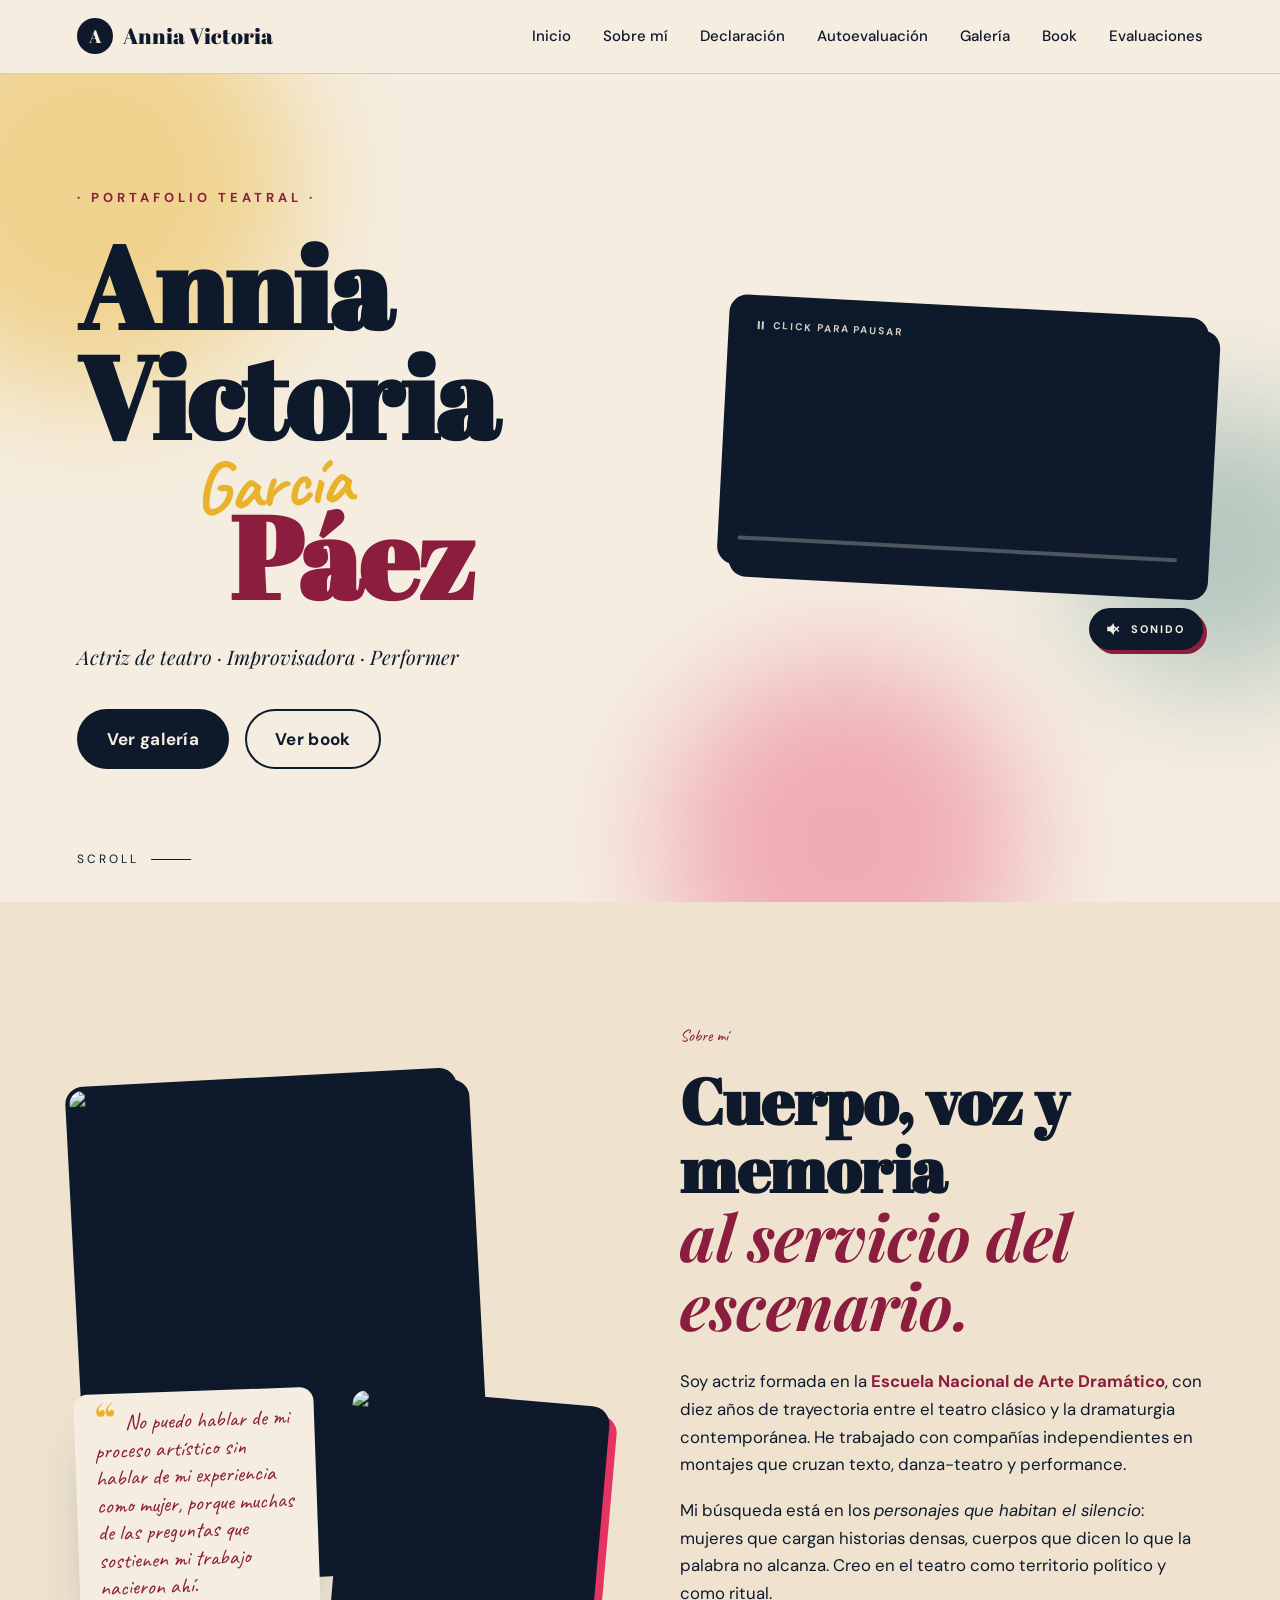
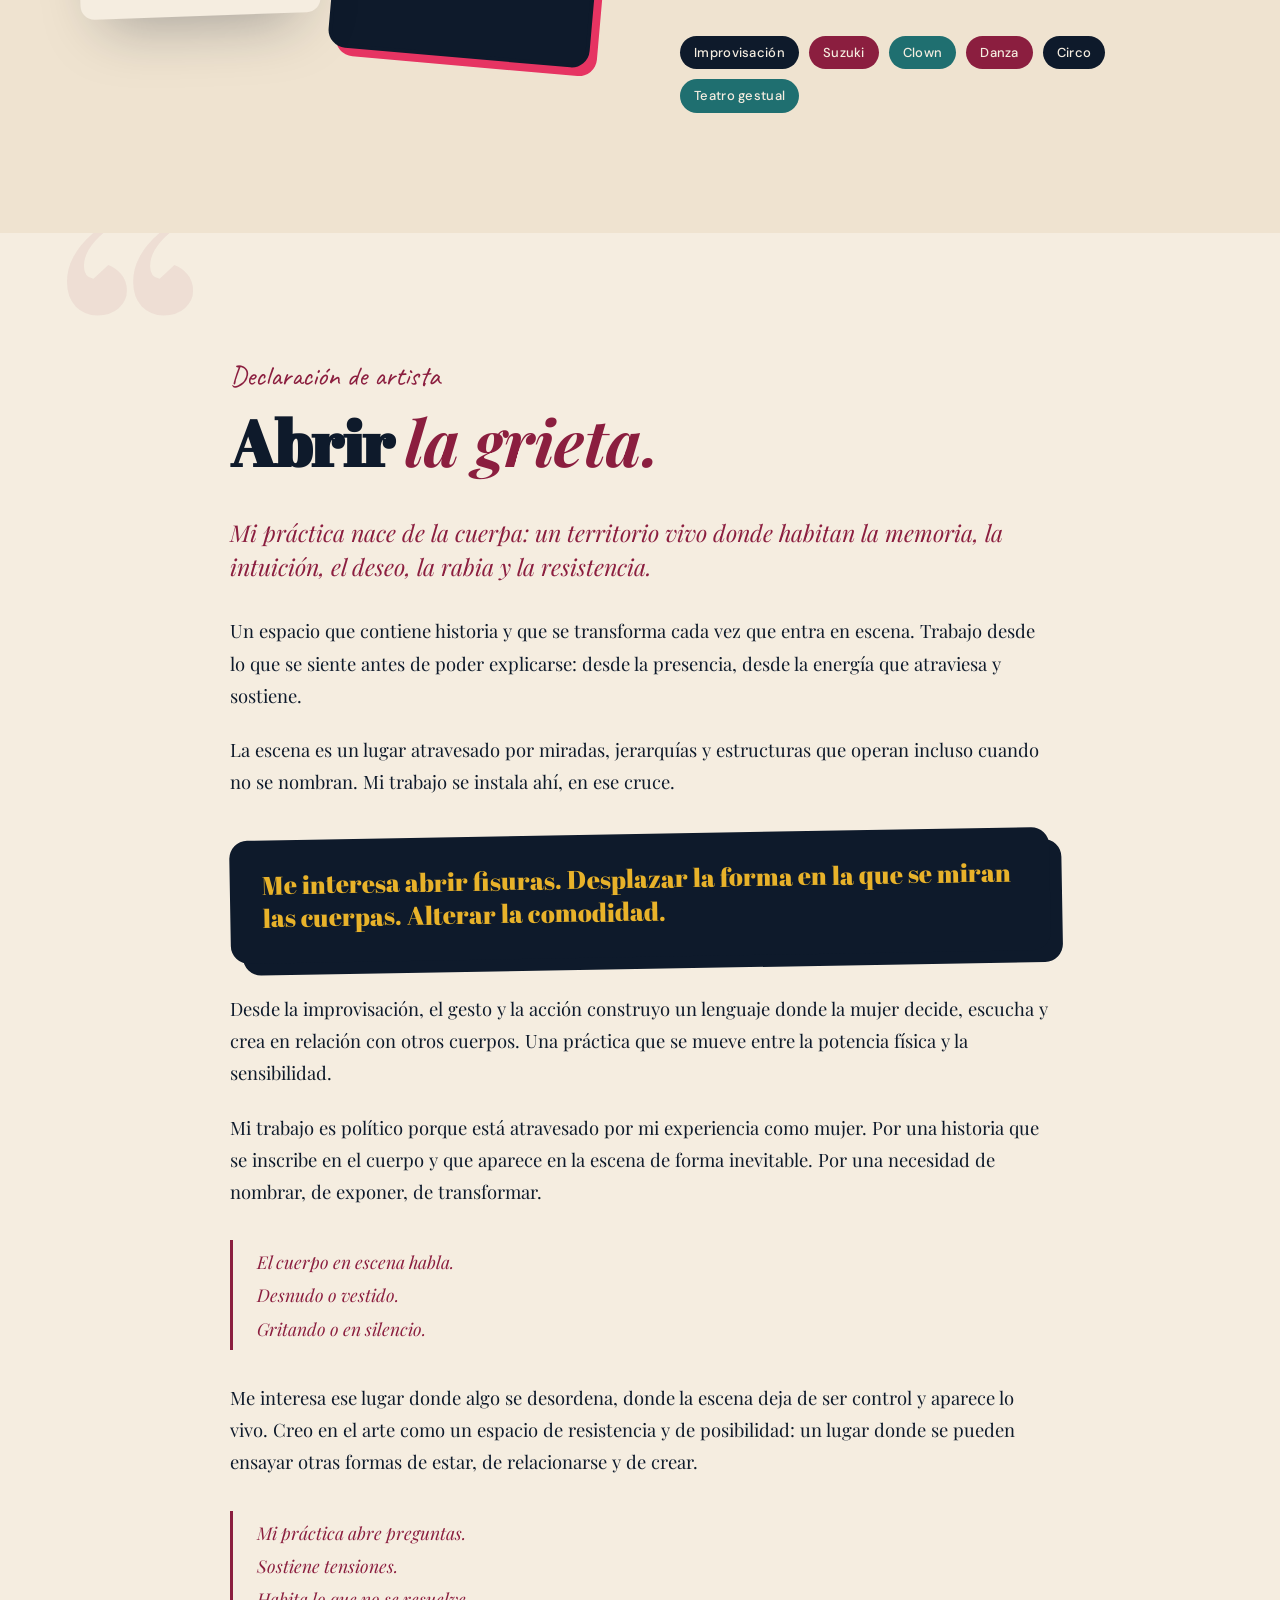
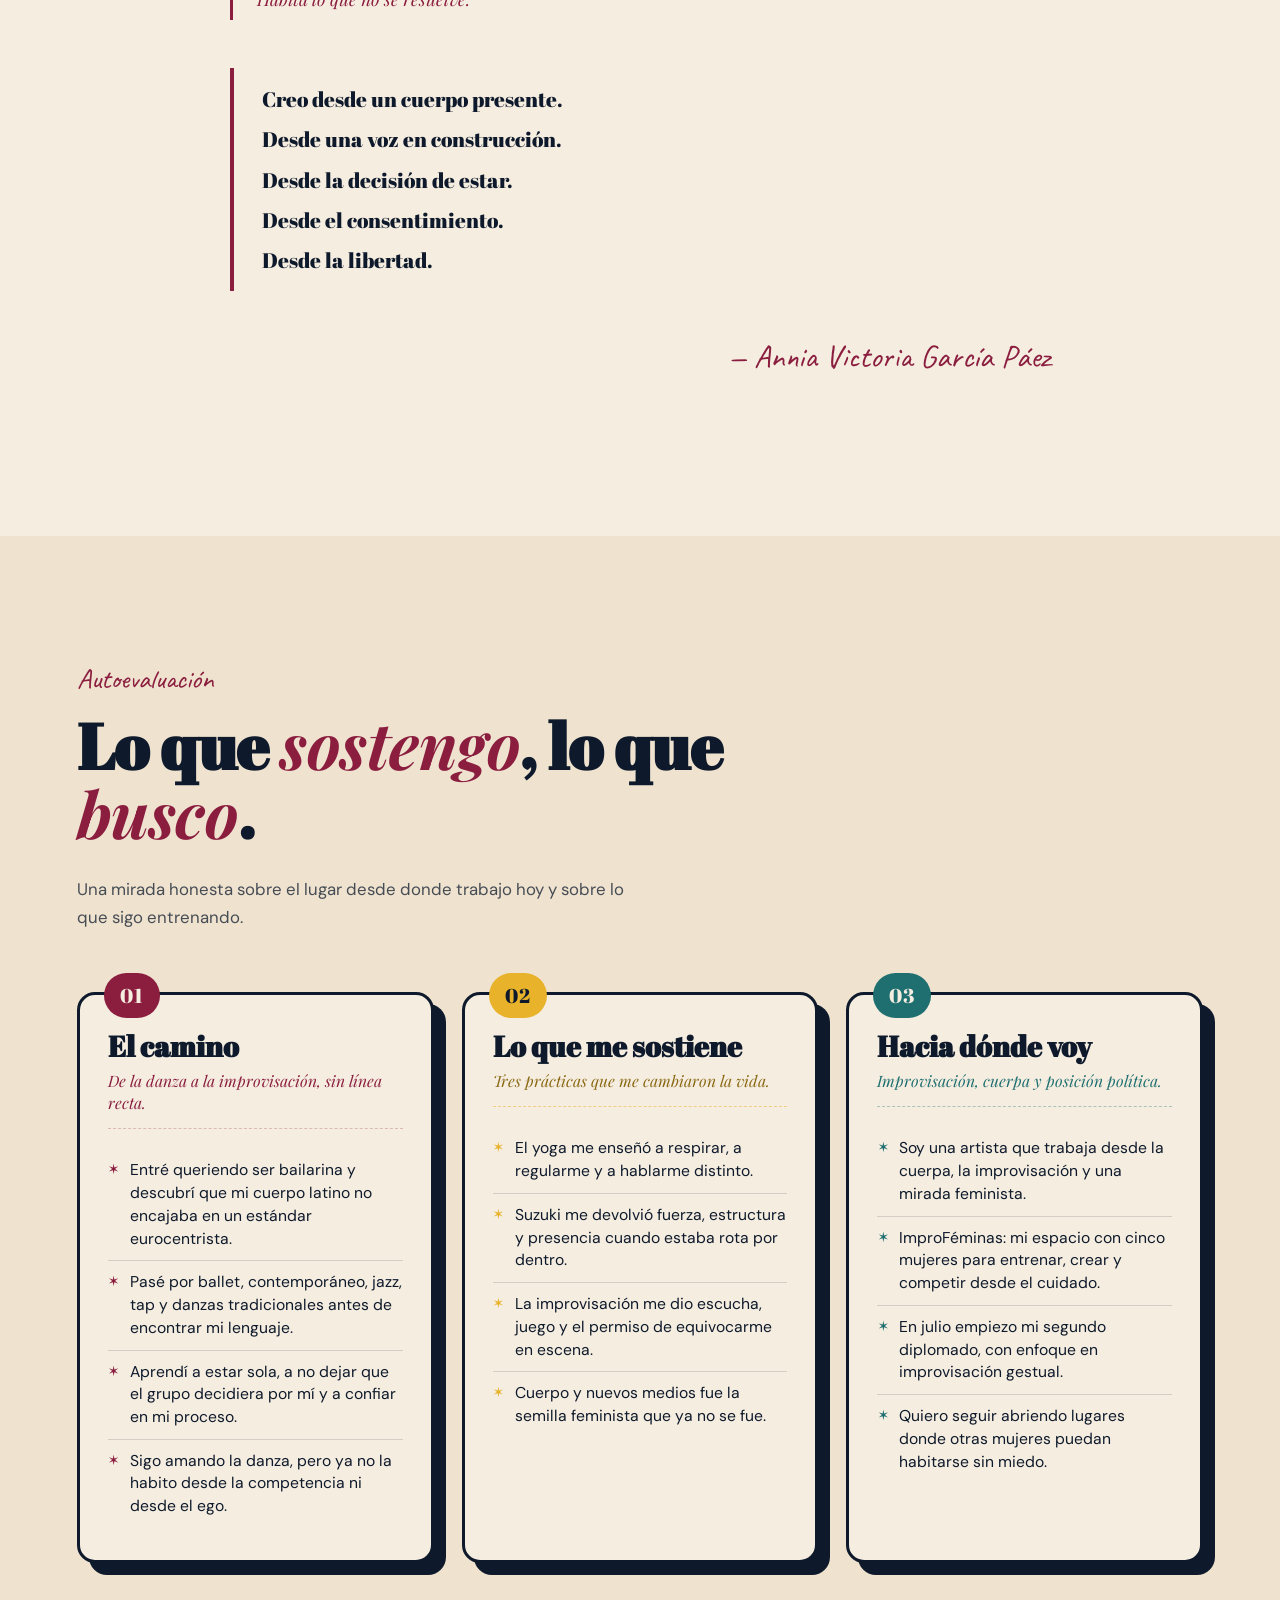
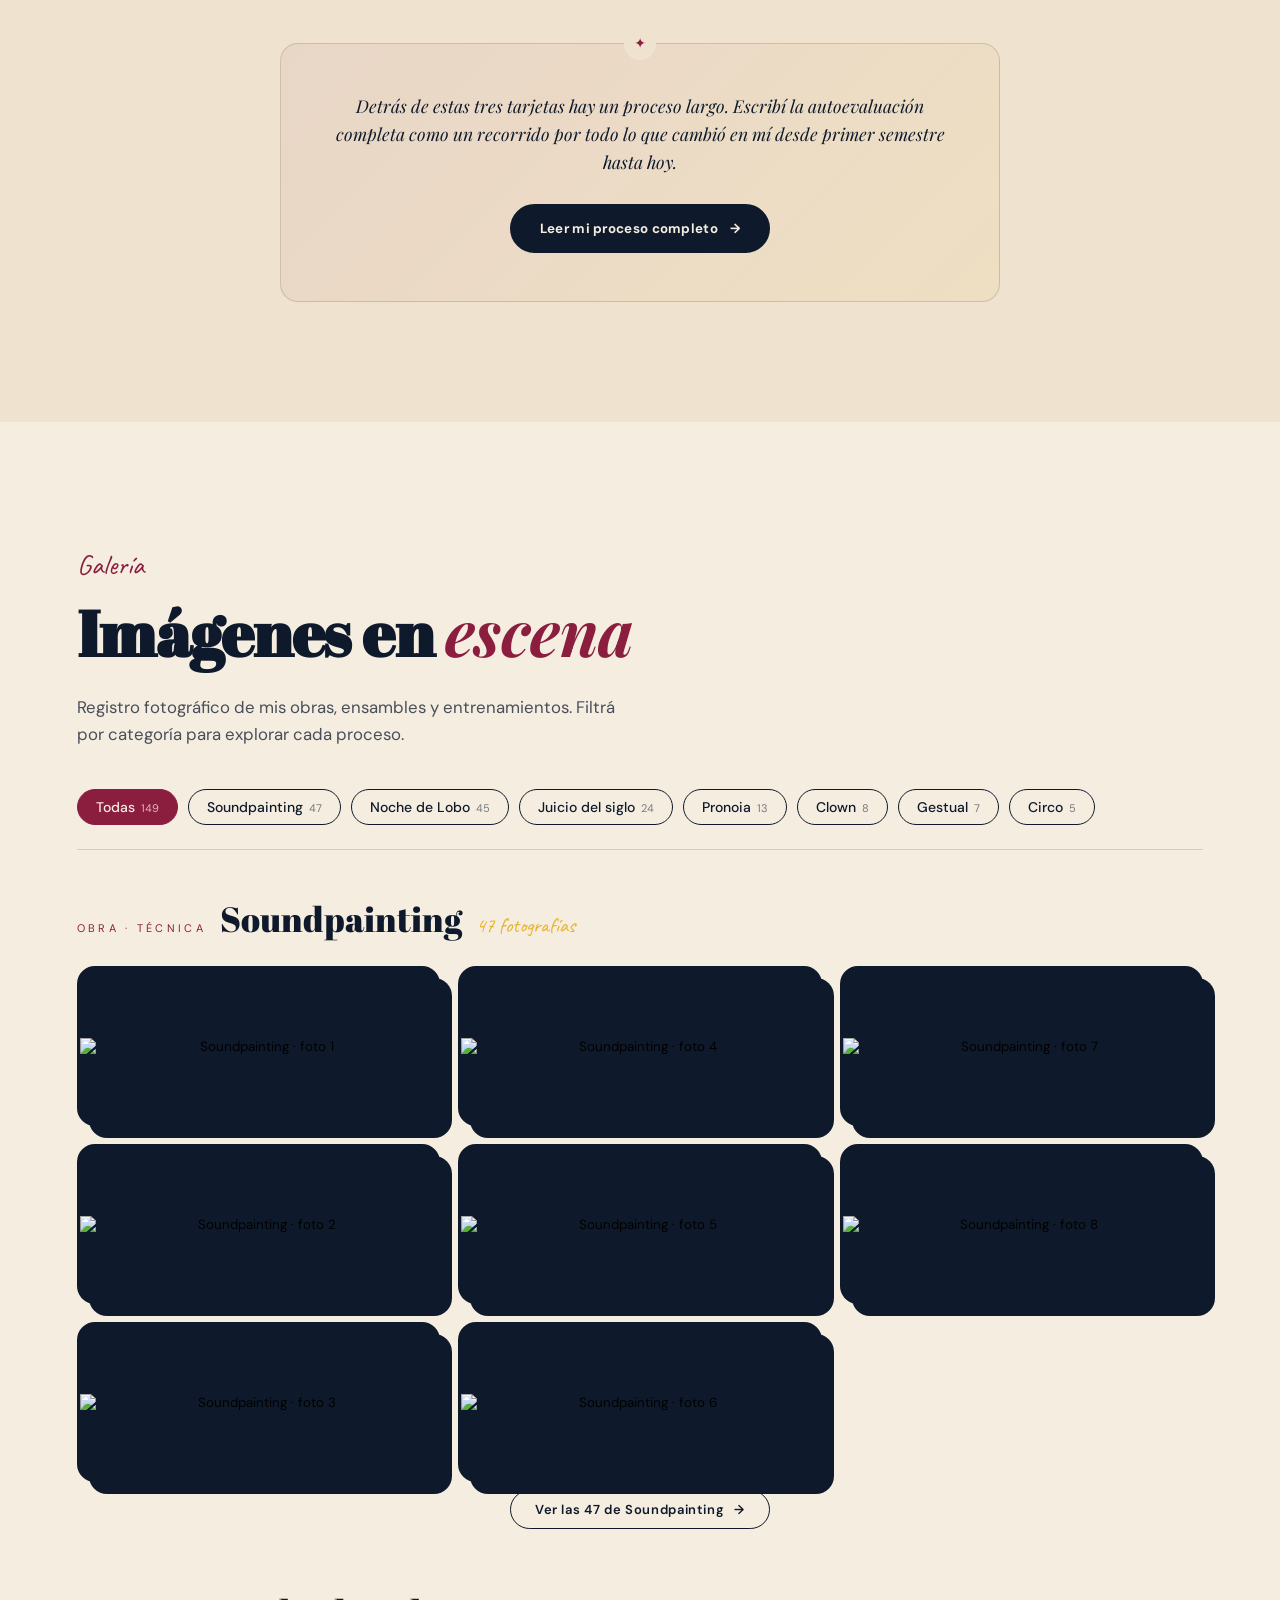
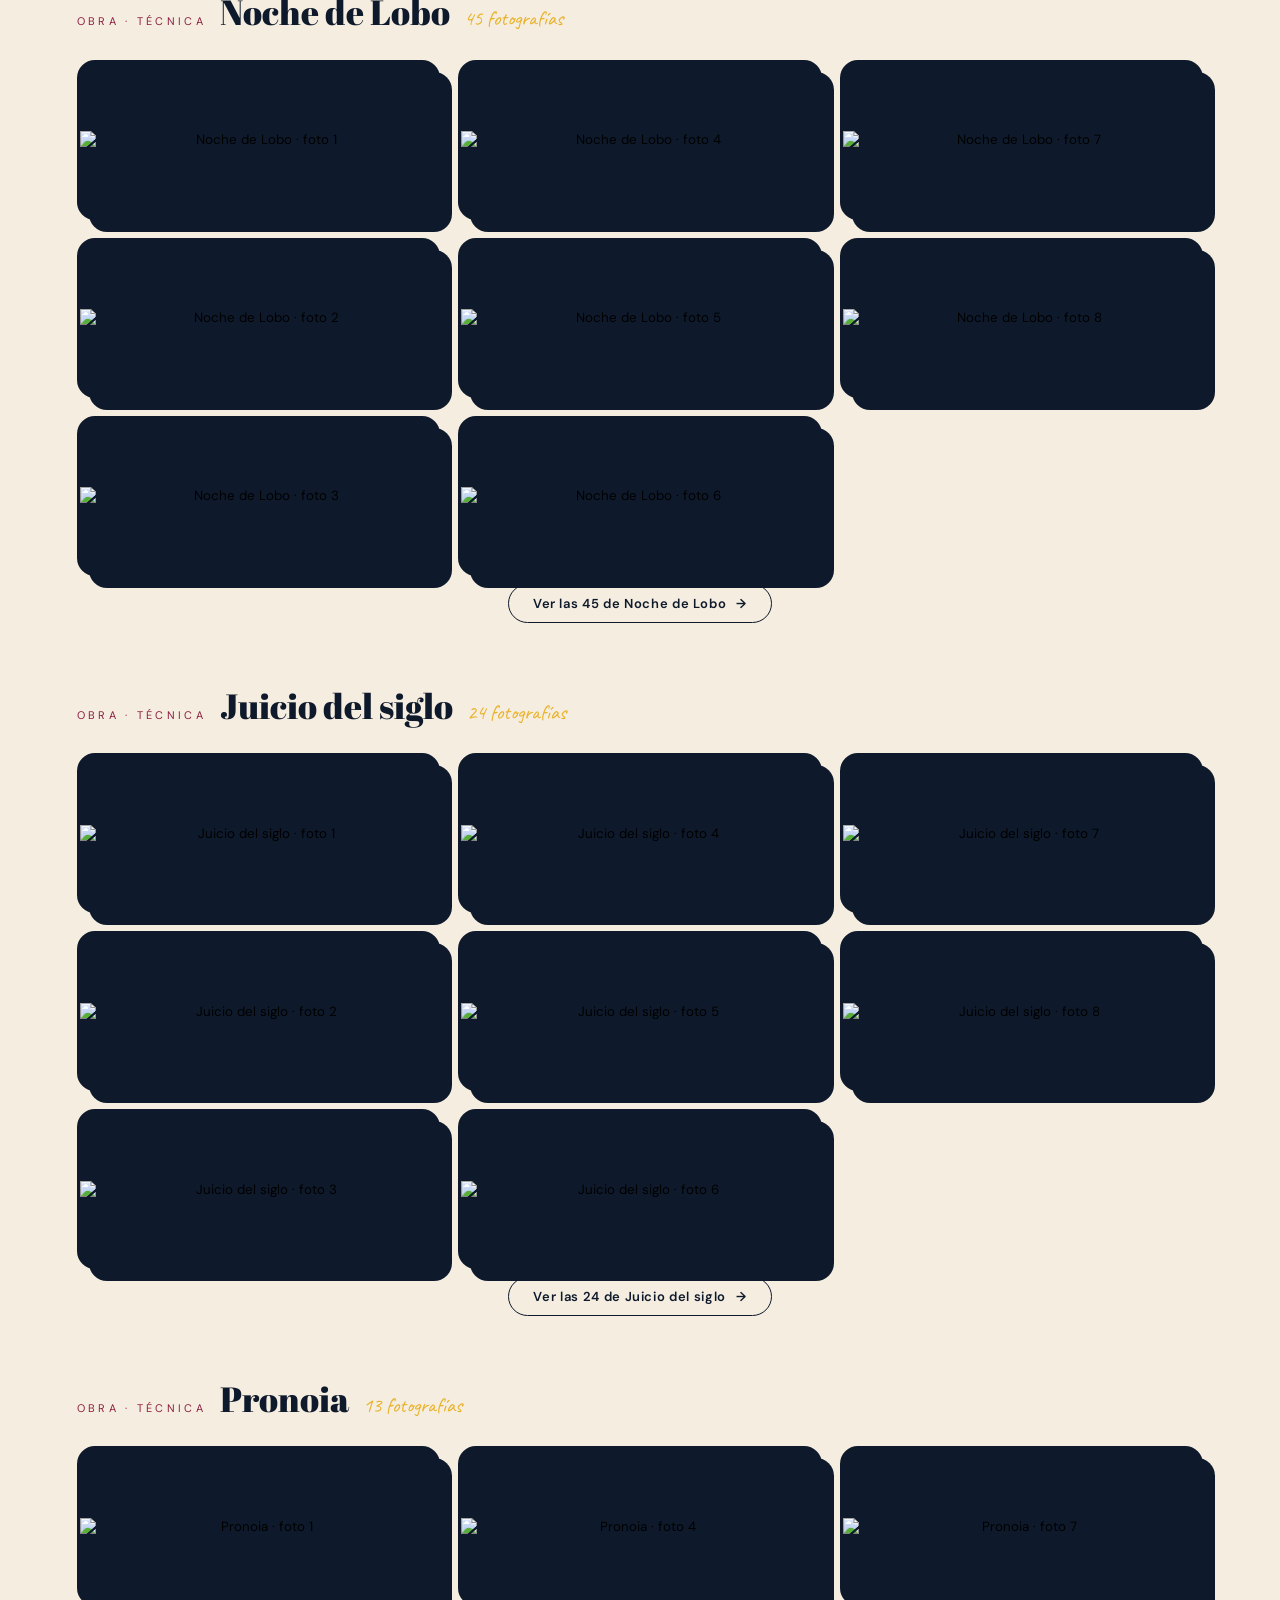
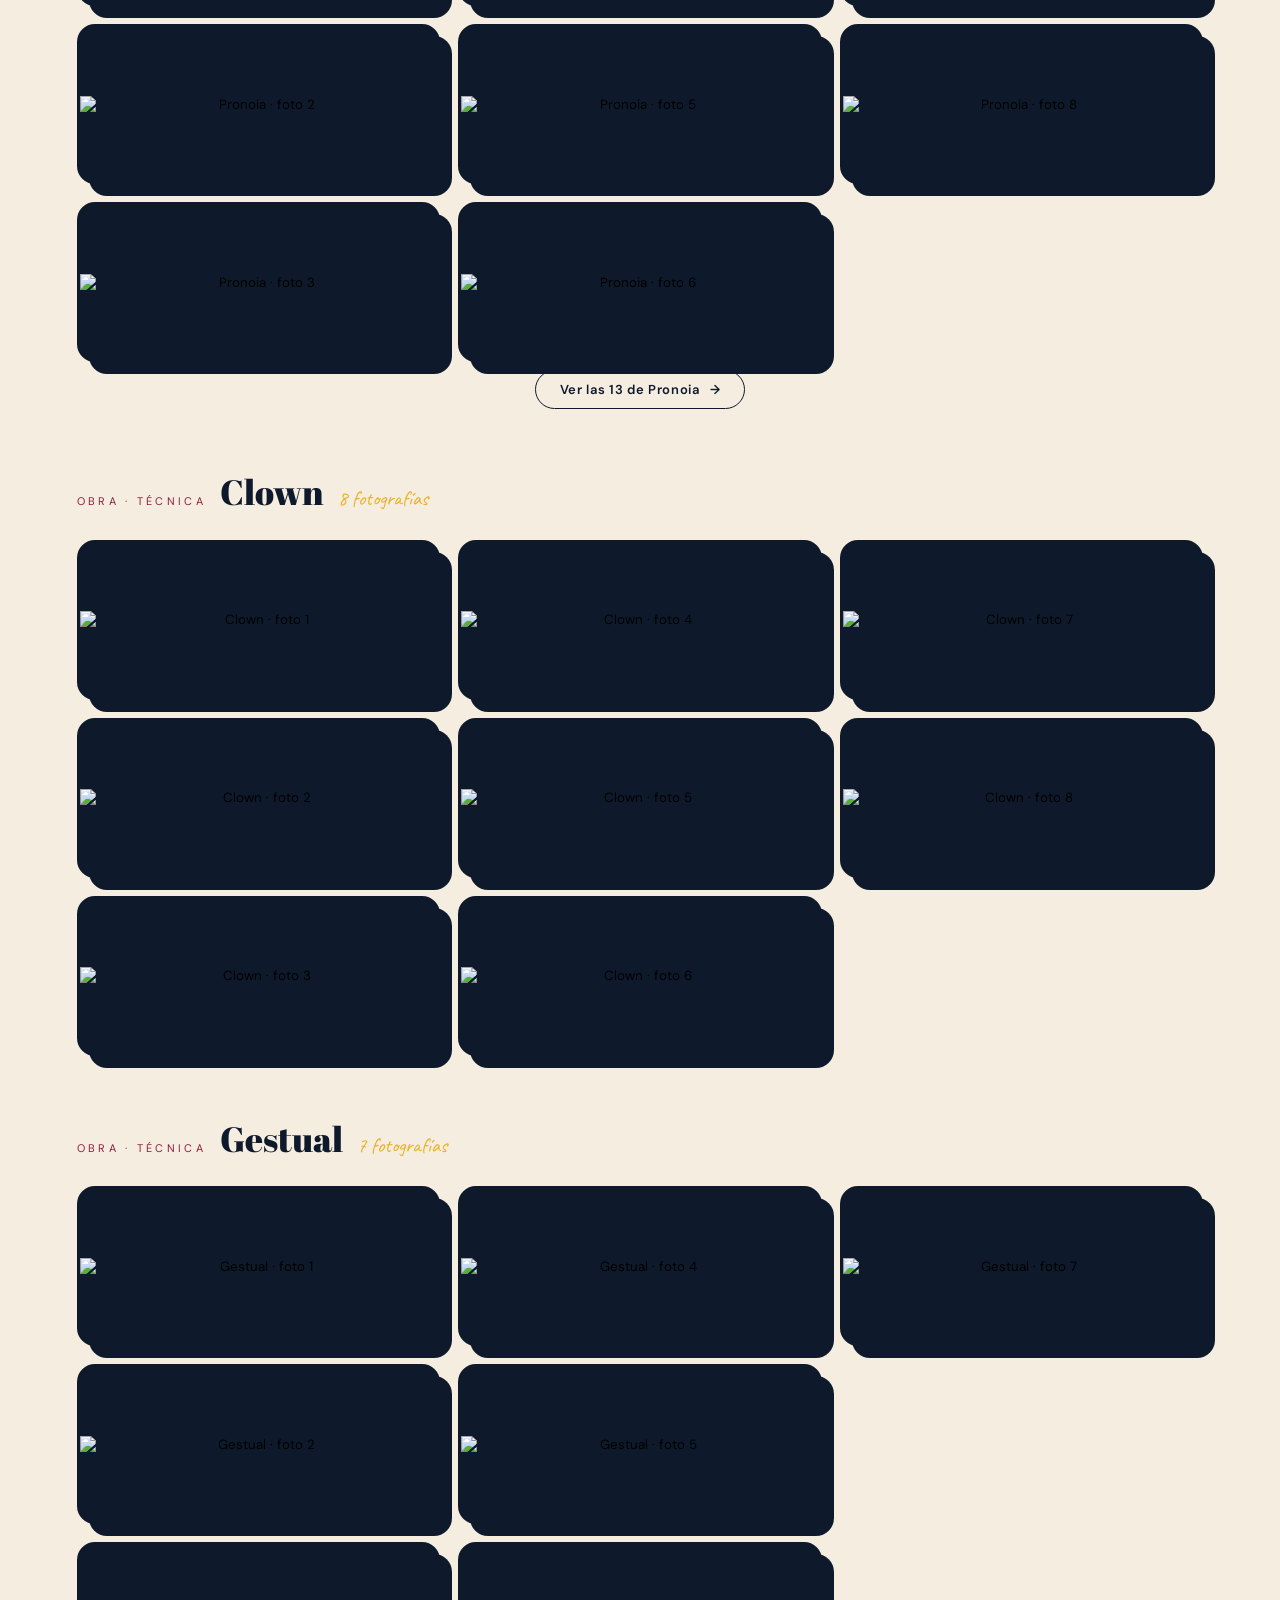
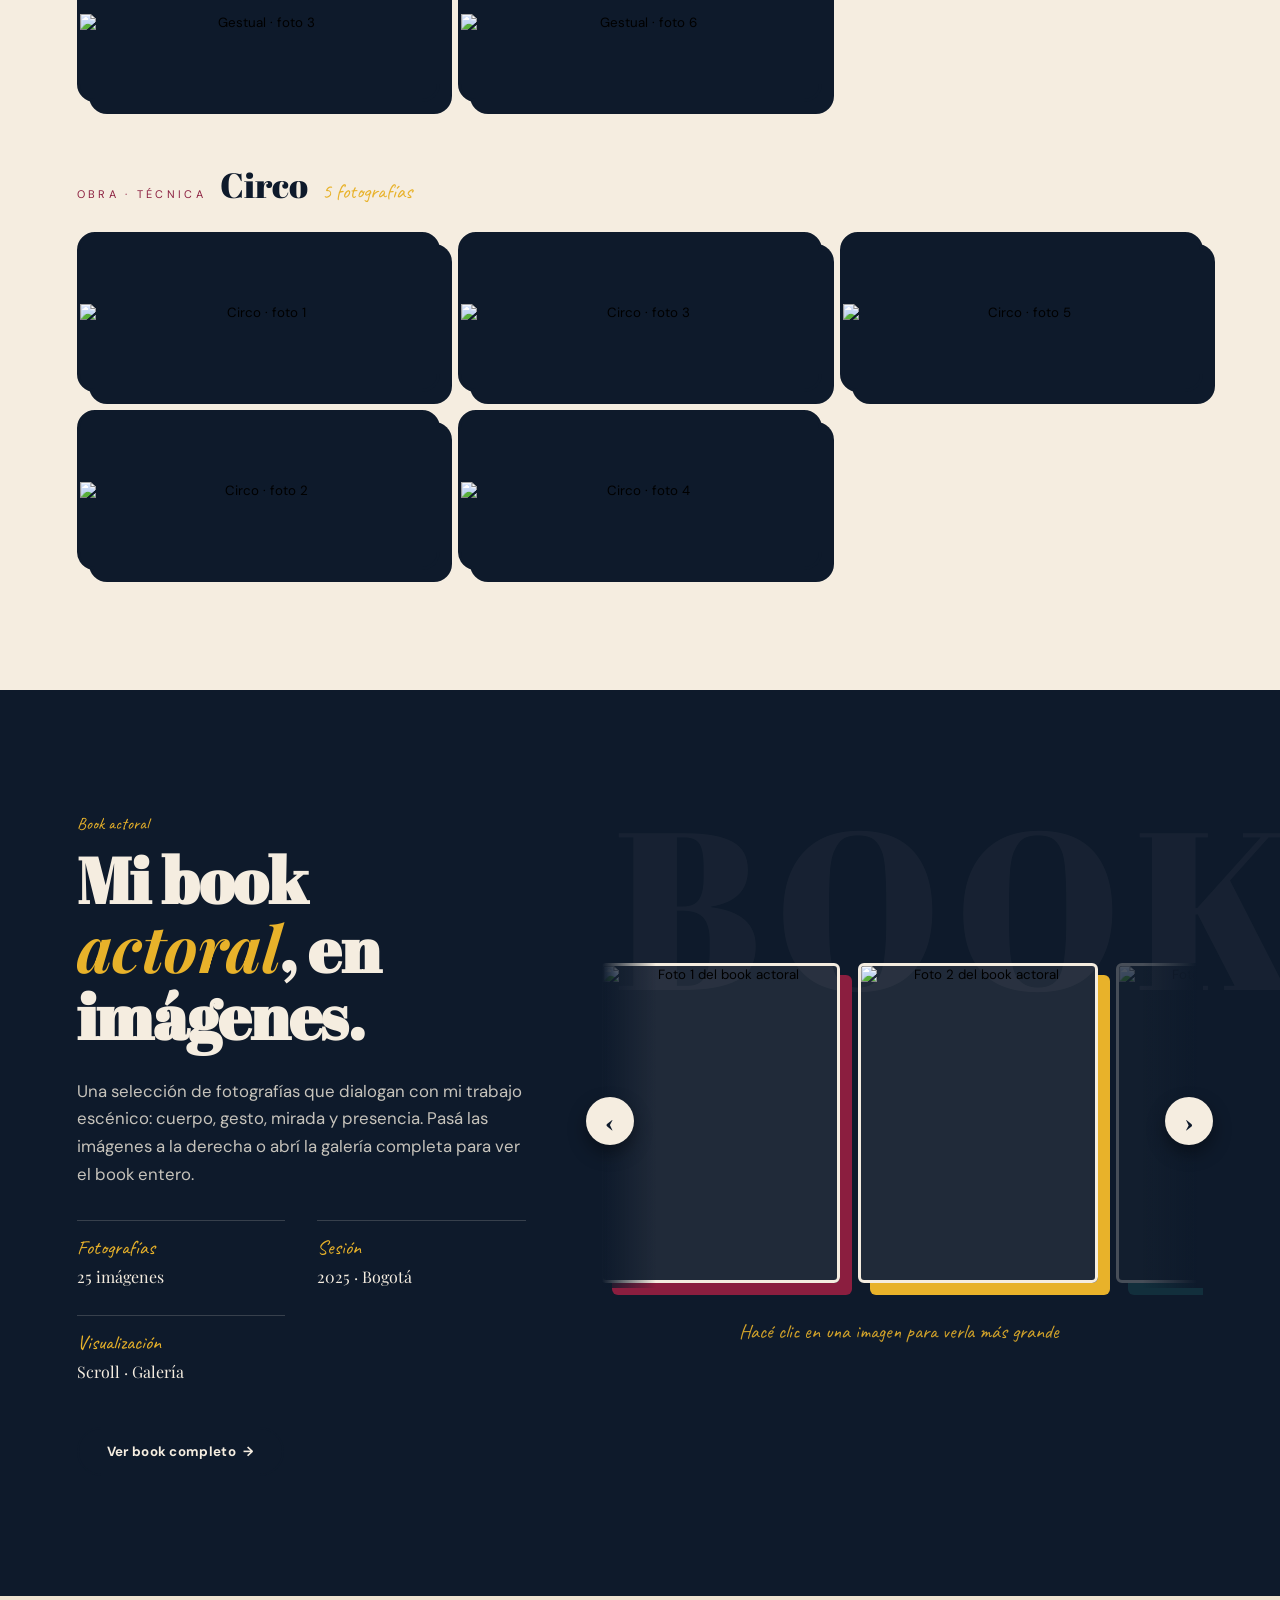
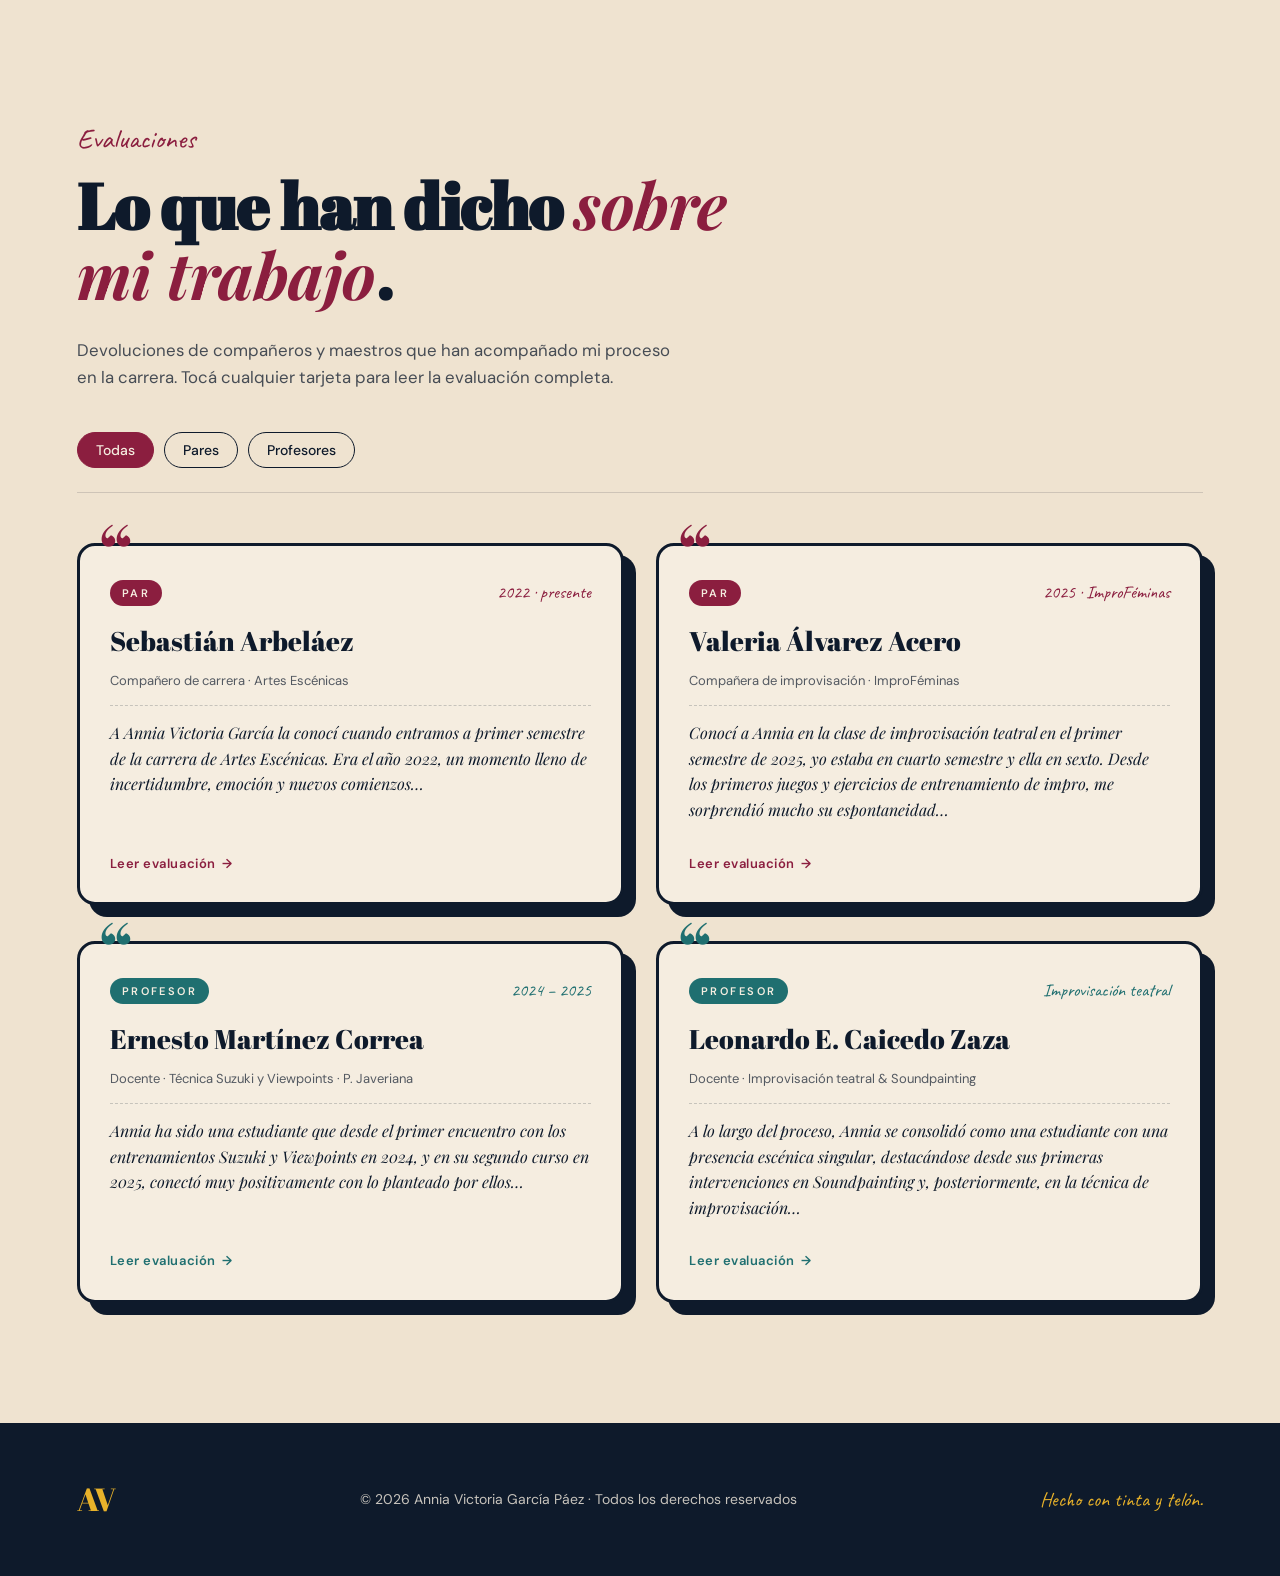
==== commit 3008031f: "Add gallery section with R2-hosted photos + loading UX - Galería real con 149 fotos en 7 categorías " ====
--- a/expresivo/index.html
+++ b/expresivo/index.html
@@ -305,61 +305,19 @@
         <p class="section__kicker">Galería</p>
         <h2 class="section__title">Imágenes en <em>escena</em></h2>
         <p class="gallery__intro">
-          Registro fotográfico de montajes, retratos profesionales y momentos
-          de ensayo en sala.
+          Registro fotográfico de mis obras, ensambles y entrenamientos.
+          Filtrá por categoría para explorar cada proceso.
         </p>
       </div>
 
-      <div class="gallery__filter" role="tablist" aria-label="Filtrar galería">
-        <button class="gallery__filter-btn is-active" data-filter="all" role="tab" aria-selected="true">Todas</button>
-        <button class="gallery__filter-btn" data-filter="escena" role="tab" aria-selected="false">Escena</button>
-        <button class="gallery__filter-btn" data-filter="retrato" role="tab" aria-selected="false">Retratos</button>
-        <button class="gallery__filter-btn" data-filter="ensayo" role="tab" aria-selected="false">Ensayos</button>
-      </div>
-
-      <div class="gallery__grid">
-
-        <figure class="gphoto gphoto--big" data-category="escena">
-          <img src="https://picsum.photos/seed/gal-1/800/1000" alt="La Casa de Bernarda Alba, escena de Adela" />
-          <figcaption><span>La Casa de Bernarda Alba</span><em>2024 · escena</em></figcaption>
-        </figure>
-
-        <figure class="gphoto" data-category="retrato">
-          <img src="https://picsum.photos/seed/gal-2/600/750" alt="Retrato profesional en estudio" />
-          <figcaption><span>Retrato</span><em>estudio</em></figcaption>
-        </figure>
-
-        <figure class="gphoto" data-category="escena">
-          <img src="https://picsum.photos/seed/gal-3/600/750" alt="Yerma en festival de teatro" />
-          <figcaption><span>Yerma</span><em>2022 · escena</em></figcaption>
-        </figure>
-
-        <figure class="gphoto gphoto--wide" data-category="ensayo">
-          <img src="https://picsum.photos/seed/gal-4/900/600" alt="Ensayo de Cuerpos que tiemblan" />
-          <figcaption><span>Cuerpos que tiemblan</span><em>ensayo · Compañía Umbral</em></figcaption>
-        </figure>
-
-        <figure class="gphoto" data-category="escena">
-          <img src="https://picsum.photos/seed/gal-5/600/750" alt="Un tranvía llamado Deseo" />
-          <figcaption><span>Un tranvía llamado Deseo</span><em>2021 · escena</em></figcaption>
-        </figure>
-
-        <figure class="gphoto" data-category="retrato">
-          <img src="https://picsum.photos/seed/gal-6/600/750" alt="Retrato en blanco y negro" />
-          <figcaption><span>Retrato</span><em>blanco y negro</em></figcaption>
-        </figure>
-
-        <figure class="gphoto" data-category="ensayo">
-          <img src="https://picsum.photos/seed/gal-7/600/750" alt="Entrenamiento vocal en sala" />
-          <figcaption><span>Entrenamiento vocal</span><em>ensayo</em></figcaption>
-        </figure>
-
-        <figure class="gphoto" data-category="escena">
-          <img src="https://picsum.photos/seed/gal-8/600/750" alt="Ritual de las aves en bienal" />
-          <figcaption><span>Ritual de las aves</span><em>2020 · performance</em></figcaption>
-        </figure>
-
-      </div>
+      <div class="gallery__filter" role="tablist" aria-label="Filtrar galería" id="galleryFilter"></div>
+
+      <div class="gallery__loader" id="galleryLoader" role="status" aria-live="polite">
+        <span class="gallery__loader-spinner" aria-hidden="true"></span>
+        <span class="gallery__loader-text" id="galleryLoaderText">Cargando fotos…</span>
+      </div>
+
+      <div class="gallery__content" id="galleryContent"></div>
     </section>
 
     <section class="book" id="book">
@@ -526,6 +484,16 @@
     </div>
   </footer>
 
+  <div class="gallery-lightbox" id="galleryLightbox" role="dialog" aria-modal="true" aria-hidden="true">
+    <button type="button" class="gallery-lightbox__close" id="galleryLightboxClose" aria-label="Cerrar imagen">×</button>
+    <button type="button" class="gallery-lightbox__nav gallery-lightbox__nav--prev" id="galleryLightboxPrev" aria-label="Imagen anterior">‹</button>
+    <button type="button" class="gallery-lightbox__nav gallery-lightbox__nav--next" id="galleryLightboxNext" aria-label="Imagen siguiente">›</button>
+    <figure class="gallery-lightbox__figure">
+      <img id="galleryLightboxImg" alt="" />
+      <figcaption class="gallery-lightbox__caption" id="galleryLightboxCaption"></figcaption>
+    </figure>
+  </div>
+
   <div class="book-gallery" id="bookGallery" role="dialog" aria-modal="true" aria-labelledby="bookGalleryTitle" aria-hidden="true">
     <div class="book-gallery__inner" role="document">
       <button type="button" class="book-gallery__close" id="closeBookGallery" aria-label="Cerrar book">×</button>
--- a/expresivo/styles.css
+++ b/expresivo/styles.css
@@ -966,67 +966,344 @@
   color: var(--cream);
 }
 
-.gallery__grid {
-  display: grid;
-  grid-template-columns: repeat(3, 1fr);
-  gap: 28px;
-}
-
-.gphoto {
+.gallery__filter-btn .gallery__filter-count {
+  display: inline-block;
+  margin-left: 6px;
+  opacity: 0.55;
+  font-size: 11px;
+  font-weight: 400;
+}
+
+.gallery__filter-btn.is-active .gallery__filter-count {
+  opacity: 0.75;
+}
+
+.gallery__content {
+  display: flex;
+  flex-direction: column;
+  gap: 64px;
+}
+
+.gallery__group {
   position: relative;
+}
+
+.gallery__group-head {
+  margin: 0 0 24px;
+  display: flex;
+  align-items: baseline;
+  gap: 14px;
+  flex-wrap: wrap;
+}
+
+.gallery__group-kicker {
+  font-family: var(--font-sans);
+  font-size: 11px;
+  letter-spacing: 0.3em;
+  text-transform: uppercase;
+  color: var(--burgundy);
   margin: 0;
+}
+
+.gallery__group-title {
+  font-family: var(--font-display);
+  font-size: clamp(1.6rem, 3vw, 2.2rem);
+  margin: 0;
+  color: var(--ink);
+  font-weight: 400;
+  line-height: 1.1;
+}
+
+.gallery__group-count {
+  font-family: var(--font-script);
+  font-size: 1.3rem;
+  color: var(--mustard);
+}
+
+/* Masonry via CSS multi-column */
+.gallery__masonry {
+  column-count: 3;
+  column-gap: 18px;
+}
+
+@media (max-width: 1024px) {
+  .gallery__masonry { column-count: 2; }
+}
+@media (max-width: 600px) {
+  .gallery__masonry { column-count: 1; }
+}
+
+.gallery__item {
+  position: relative;
+  display: block;
+  width: 100%;
+  margin: 0 0 18px;
+  padding: 0;
+  border: 3px solid var(--ink);
   border-radius: var(--radius);
   overflow: hidden;
-  aspect-ratio: 4 / 5;
   background: var(--ink);
-  border: 3px solid var(--ink);
   box-shadow: var(--shadow-hard);
-  transition: transform 0.3s ease;
-}
-
-.gphoto.is-hidden { display: none; }
-
-.gphoto:hover { transform: translateY(-6px); }
-
-.gphoto img {
+  cursor: zoom-in;
+  break-inside: avoid;
+  min-height: 160px;
+  transition: transform 0.3s ease, box-shadow 0.3s ease;
+}
+
+.gallery__item:hover {
+  transform: translateY(-4px);
+  box-shadow: 14px 14px 0 var(--burgundy);
+}
+
+.gallery__item:focus-visible {
+  outline: 3px solid var(--mustard);
+  outline-offset: 4px;
+}
+
+/* Skeleton shimmer mientras carga */
+.gallery__item::before {
+  content: "";
+  position: absolute;
+  inset: 0;
+  background: linear-gradient(
+    110deg,
+    rgba(245, 237, 224, 0.08) 30%,
+    rgba(232, 178, 42, 0.18) 50%,
+    rgba(245, 237, 224, 0.08) 70%
+  );
+  background-size: 220% 100%;
+  animation: galleryShimmer 1.4s ease-in-out infinite;
+  pointer-events: none;
+  opacity: 1;
+  transition: opacity 0.35s ease;
+}
+
+.gallery__item.is-loaded::before {
+  opacity: 0;
+  animation: none;
+}
+
+@keyframes galleryShimmer {
+  0%   { background-position: 220% 0; }
+  100% { background-position: -220% 0; }
+}
+
+.gallery__item img {
   width: 100%;
-  height: 100%;
-  object-fit: cover;
-  transition: transform 0.6s ease, filter 0.4s ease;
-}
-
-.gphoto:hover img {
-  transform: scale(1.05);
-  filter: saturate(1.2) contrast(1.05);
-}
-
-.gphoto figcaption {
-  position: absolute;
-  inset: auto 0 0 0;
-  padding: 16px 18px;
-  background: linear-gradient(to top, rgba(14, 26, 43, 0.92), rgba(14, 26, 43, 0));
+  height: auto;
+  display: block;
+  opacity: 0;
+  transition: opacity 0.45s ease, transform 0.6s ease, filter 0.4s ease;
+}
+
+.gallery__item.is-loaded img {
+  opacity: 1;
+}
+
+.gallery__item:hover img {
+  transform: scale(1.04);
+  filter: saturate(1.15) contrast(1.05);
+}
+
+/* Loader global */
+.gallery__loader {
+  display: inline-flex;
+  align-items: center;
+  gap: 12px;
+  margin: -10px 0 24px;
+  padding: 8px 16px;
+  border-radius: 999px;
+  background: rgba(139, 30, 63, 0.08);
+  opacity: 1;
+  transition: opacity 0.35s ease, transform 0.35s ease;
+}
+
+.gallery__loader.is-done {
+  opacity: 0;
+  transform: translateY(-4px);
+  pointer-events: none;
+}
+
+.gallery__loader.is-hidden {
+  display: none;
+}
+
+.gallery__loader-spinner {
+  width: 14px;
+  height: 14px;
+  border: 2px solid var(--burgundy);
+  border-top-color: transparent;
+  border-radius: 50%;
+  animation: gallerySpin 0.8s linear infinite;
+}
+
+.gallery__loader-text {
+  font-family: var(--font-sans);
+  font-size: 11px;
+  letter-spacing: 0.22em;
+  text-transform: uppercase;
+  color: var(--burgundy);
+  font-weight: 600;
+}
+
+@keyframes gallerySpin {
+  to { transform: rotate(360deg); }
+}
+
+@media (prefers-reduced-motion: reduce) {
+  .gallery__item::before { animation: none; }
+  .gallery__loader-spinner { animation-duration: 1.6s; }
+}
+
+.gallery__more-wrap {
+  margin-top: 8px;
+  text-align: center;
+}
+
+.gallery__more {
+  display: inline-flex;
+  align-items: center;
+  gap: 10px;
+  background: transparent;
+  border: 1px solid var(--ink);
+  padding: 10px 24px;
+  border-radius: 999px;
+  font-family: var(--font-sans);
+  font-size: 13px;
+  font-weight: 600;
+  letter-spacing: 0.05em;
+  color: var(--ink);
+  cursor: pointer;
+  transition: background 0.2s ease, color 0.2s ease, gap 0.2s ease;
+}
+
+.gallery__more:hover {
+  background: var(--burgundy);
+  border-color: var(--burgundy);
   color: var(--cream);
+  gap: 14px;
+}
+
+/* ---------- GALLERY LIGHTBOX ---------- */
+
+.gallery-lightbox {
+  position: fixed;
+  inset: 0;
+  z-index: 120;
+  background: rgba(0, 0, 0, 0.94);
+  backdrop-filter: blur(8px);
+  display: none;
+  align-items: center;
+  justify-content: center;
+  padding: 40px;
+  opacity: 0;
+  transition: opacity 0.25s ease;
+  user-select: none;
+  -webkit-user-select: none;
+}
+
+.gallery-lightbox img {
+  user-select: none;
+  -webkit-user-select: none;
+  -webkit-user-drag: none;
+  pointer-events: none;
+}
+
+.gallery-lightbox img::selection,
+.gallery-lightbox *::selection {
+  background: transparent;
+}
+
+.gallery-lightbox.is-open {
+  display: flex;
+  opacity: 1;
+}
+
+.gallery-lightbox__figure {
+  margin: 0;
+  max-width: min(1100px, 94vw);
+  max-height: 90vh;
   display: flex;
   flex-direction: column;
-  gap: 2px;
-  font-size: 13px;
-}
-
-.gphoto figcaption span {
-  font-family: var(--font-display);
-  font-size: 1.1rem;
-  line-height: 1.1;
-}
-
-.gphoto figcaption em {
-  font-family: var(--font-serif);
-  font-style: italic;
-  font-size: 0.85rem;
-  color: var(--mustard);
-}
-
-.gphoto--big { grid-column: span 2; aspect-ratio: 5 / 4; }
-.gphoto--wide { grid-column: span 2; aspect-ratio: 16 / 10; }
+  align-items: center;
+  gap: 14px;
+}
+
+.gallery-lightbox__figure img {
+  max-width: 100%;
+  max-height: 82vh;
+  width: auto;
+  height: auto;
+  object-fit: contain;
+  border: 4px solid var(--cream);
+  border-radius: 4px;
+  box-shadow: 0 30px 80px rgba(0, 0, 0, 0.5);
+}
+
+.gallery-lightbox__caption {
+  color: var(--cream);
+  font-family: var(--font-script);
+  font-size: 1.3rem;
+  opacity: 0.85;
+}
+
+.gallery-lightbox__close {
+  position: absolute;
+  top: 24px;
+  right: 24px;
+  width: 44px;
+  height: 44px;
+  border-radius: 50%;
+  background: var(--cream);
+  color: var(--ink);
+  border: none;
+  font-size: 22px;
+  line-height: 1;
+  display: grid;
+  place-items: center;
+  cursor: pointer;
+  transition: background 0.2s ease, transform 0.2s ease;
+}
+
+.gallery-lightbox__close:hover {
+  background: var(--mustard);
+  transform: rotate(90deg);
+}
+
+.gallery-lightbox__nav {
+  position: absolute;
+  top: 50%;
+  transform: translateY(-50%);
+  width: 56px;
+  height: 56px;
+  border-radius: 50%;
+  background: rgba(245, 237, 224, 0.12);
+  color: var(--cream);
+  border: 1px solid rgba(245, 237, 224, 0.2);
+  font-size: 32px;
+  line-height: 1;
+  display: grid;
+  place-items: center;
+  cursor: pointer;
+  font-family: var(--font-display);
+  transition: background 0.2s ease, color 0.2s ease;
+}
+
+.gallery-lightbox__nav:hover {
+  background: var(--mustard);
+  color: var(--ink);
+}
+
+.gallery-lightbox__nav--prev { left: 24px; }
+.gallery-lightbox__nav--next { right: 24px; }
+
+@media (max-width: 720px) {
+  .gallery-lightbox { padding: 16px; }
+  .gallery-lightbox__close { top: 14px; right: 14px; width: 40px; height: 40px; font-size: 20px; }
+  .gallery-lightbox__nav { width: 44px; height: 44px; font-size: 24px; }
+  .gallery-lightbox__nav--prev { left: 8px; }
+  .gallery-lightbox__nav--next { right: 8px; }
+}
 
 /* ---------- BOOK ---------- */
 
@@ -1387,6 +1664,18 @@
   align-items: center;
   justify-content: center;
   padding: 40px;
+  user-select: none;
+  -webkit-user-select: none;
+}
+
+.book-gallery__lightbox img {
+  user-select: none;
+  -webkit-user-select: none;
+  -webkit-user-drag: none;
+}
+
+.book-gallery__lightbox *::selection {
+  background: transparent;
 }
 
 .book-gallery__lightbox.is-open {
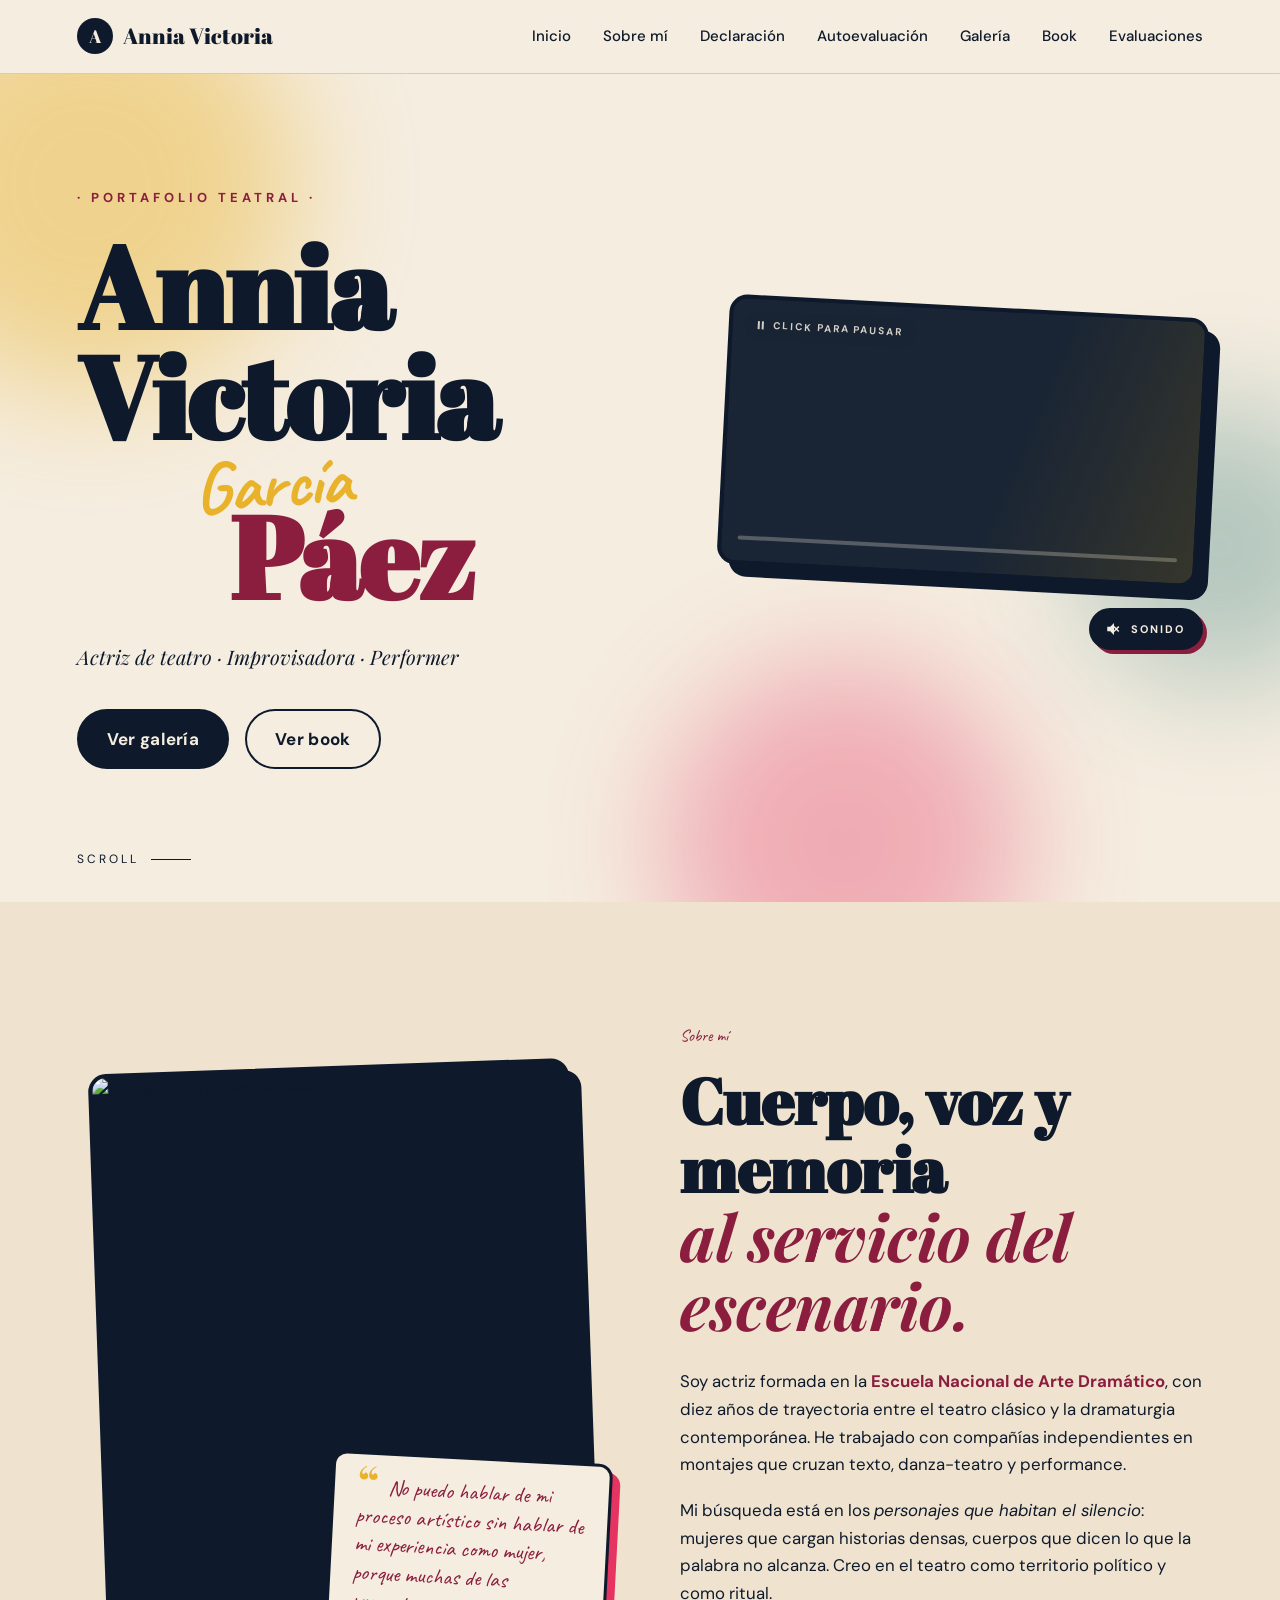
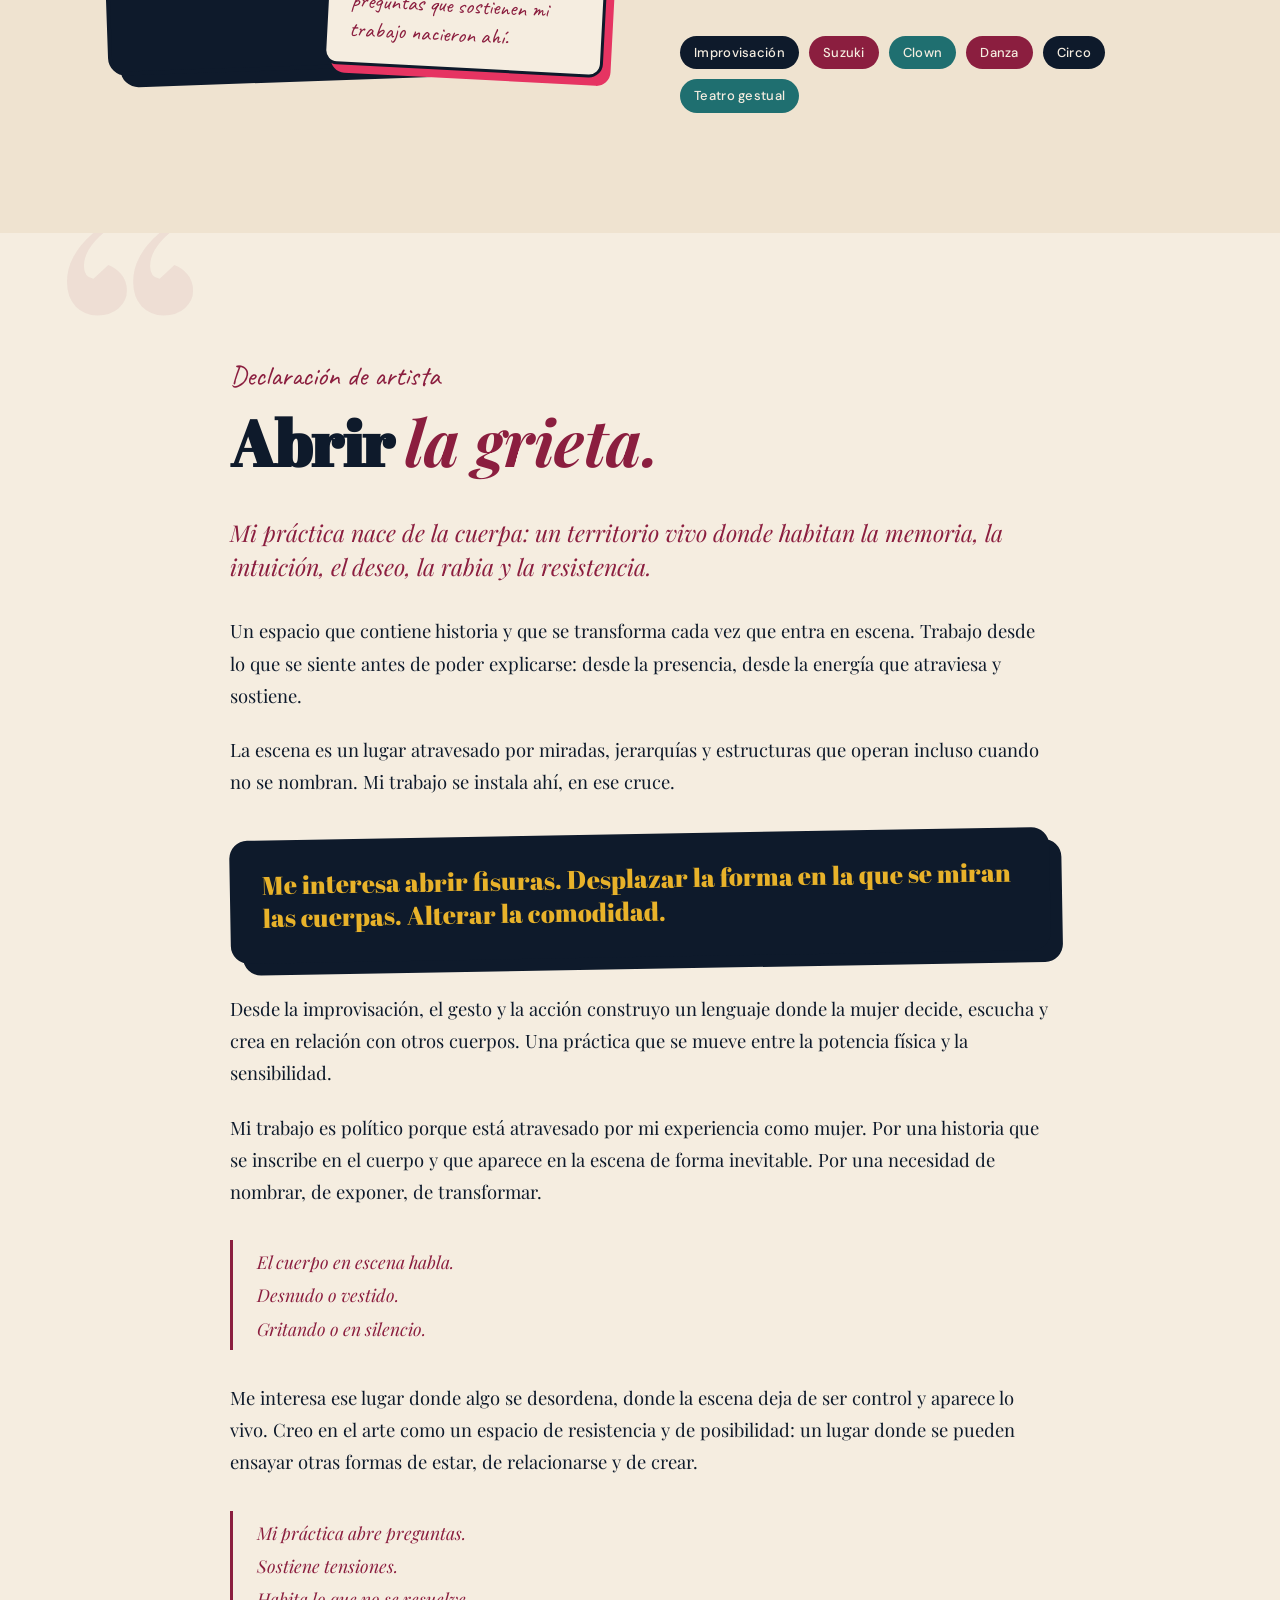
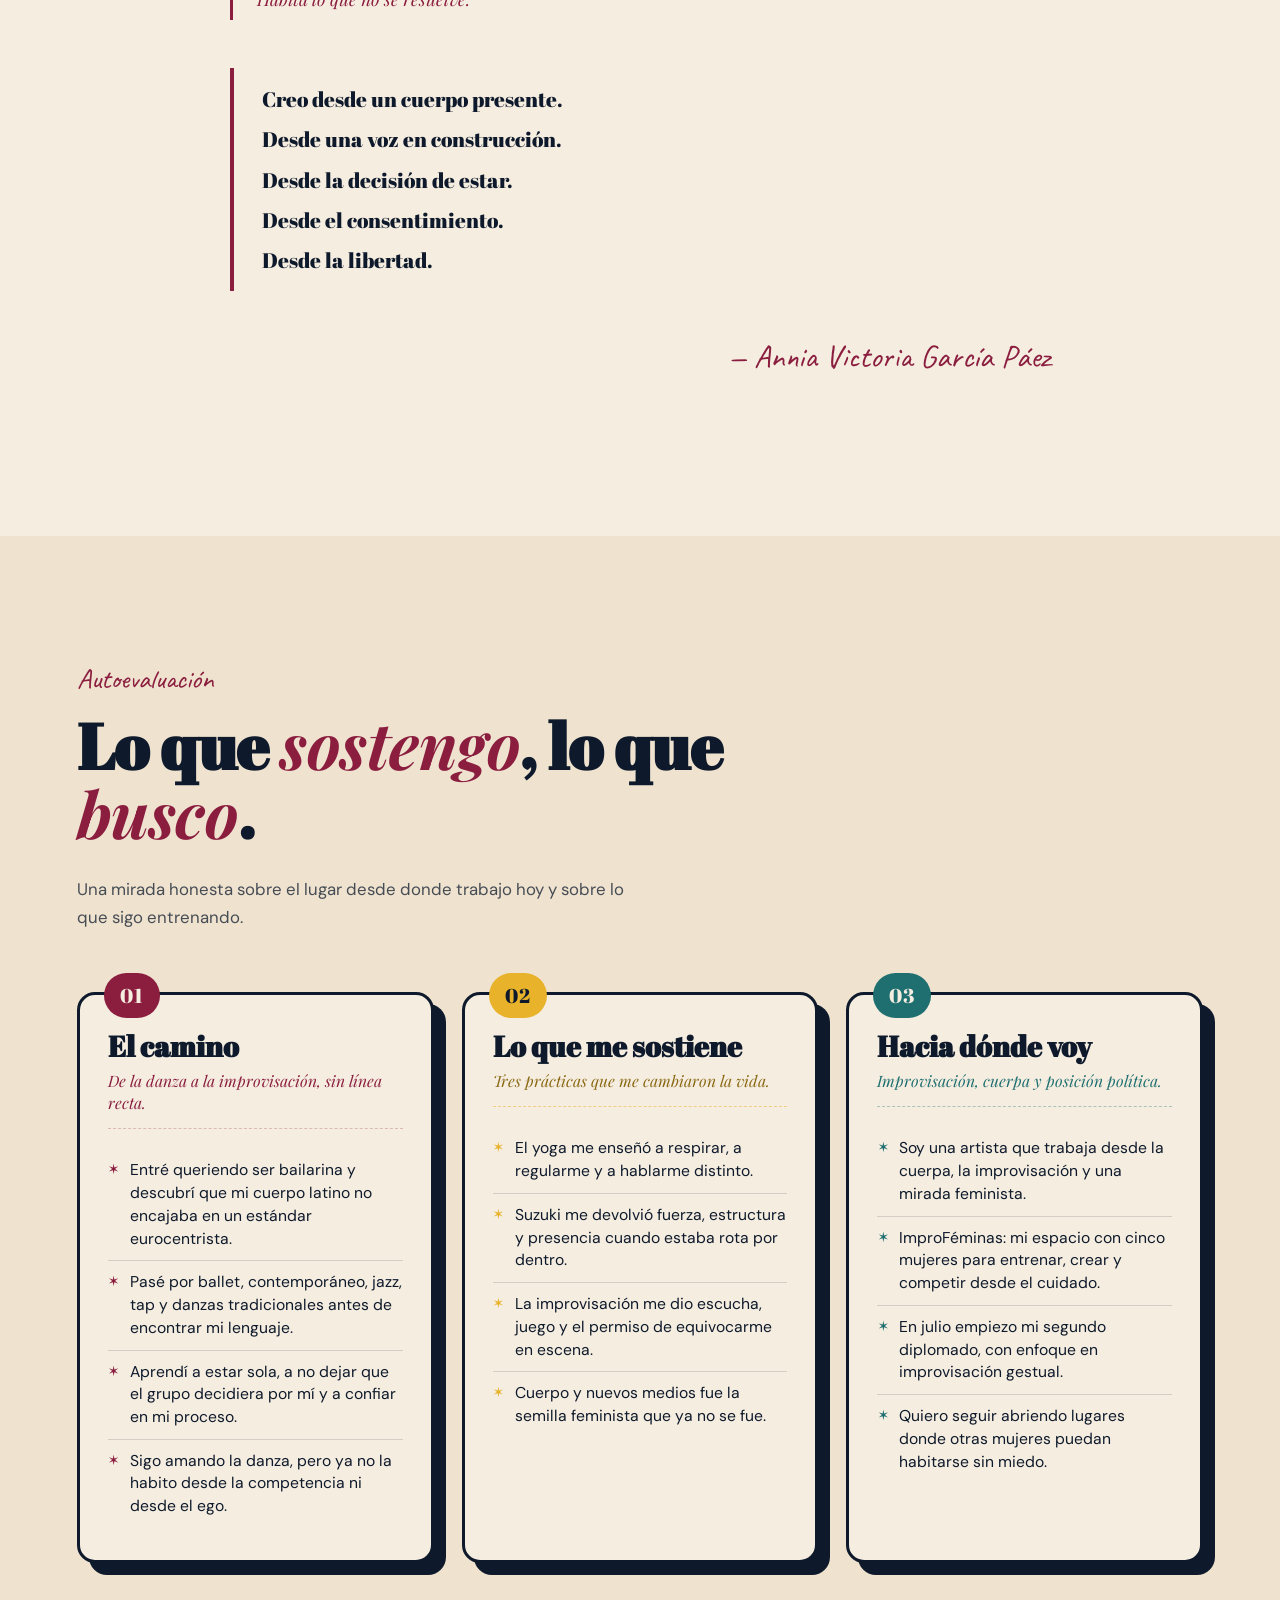
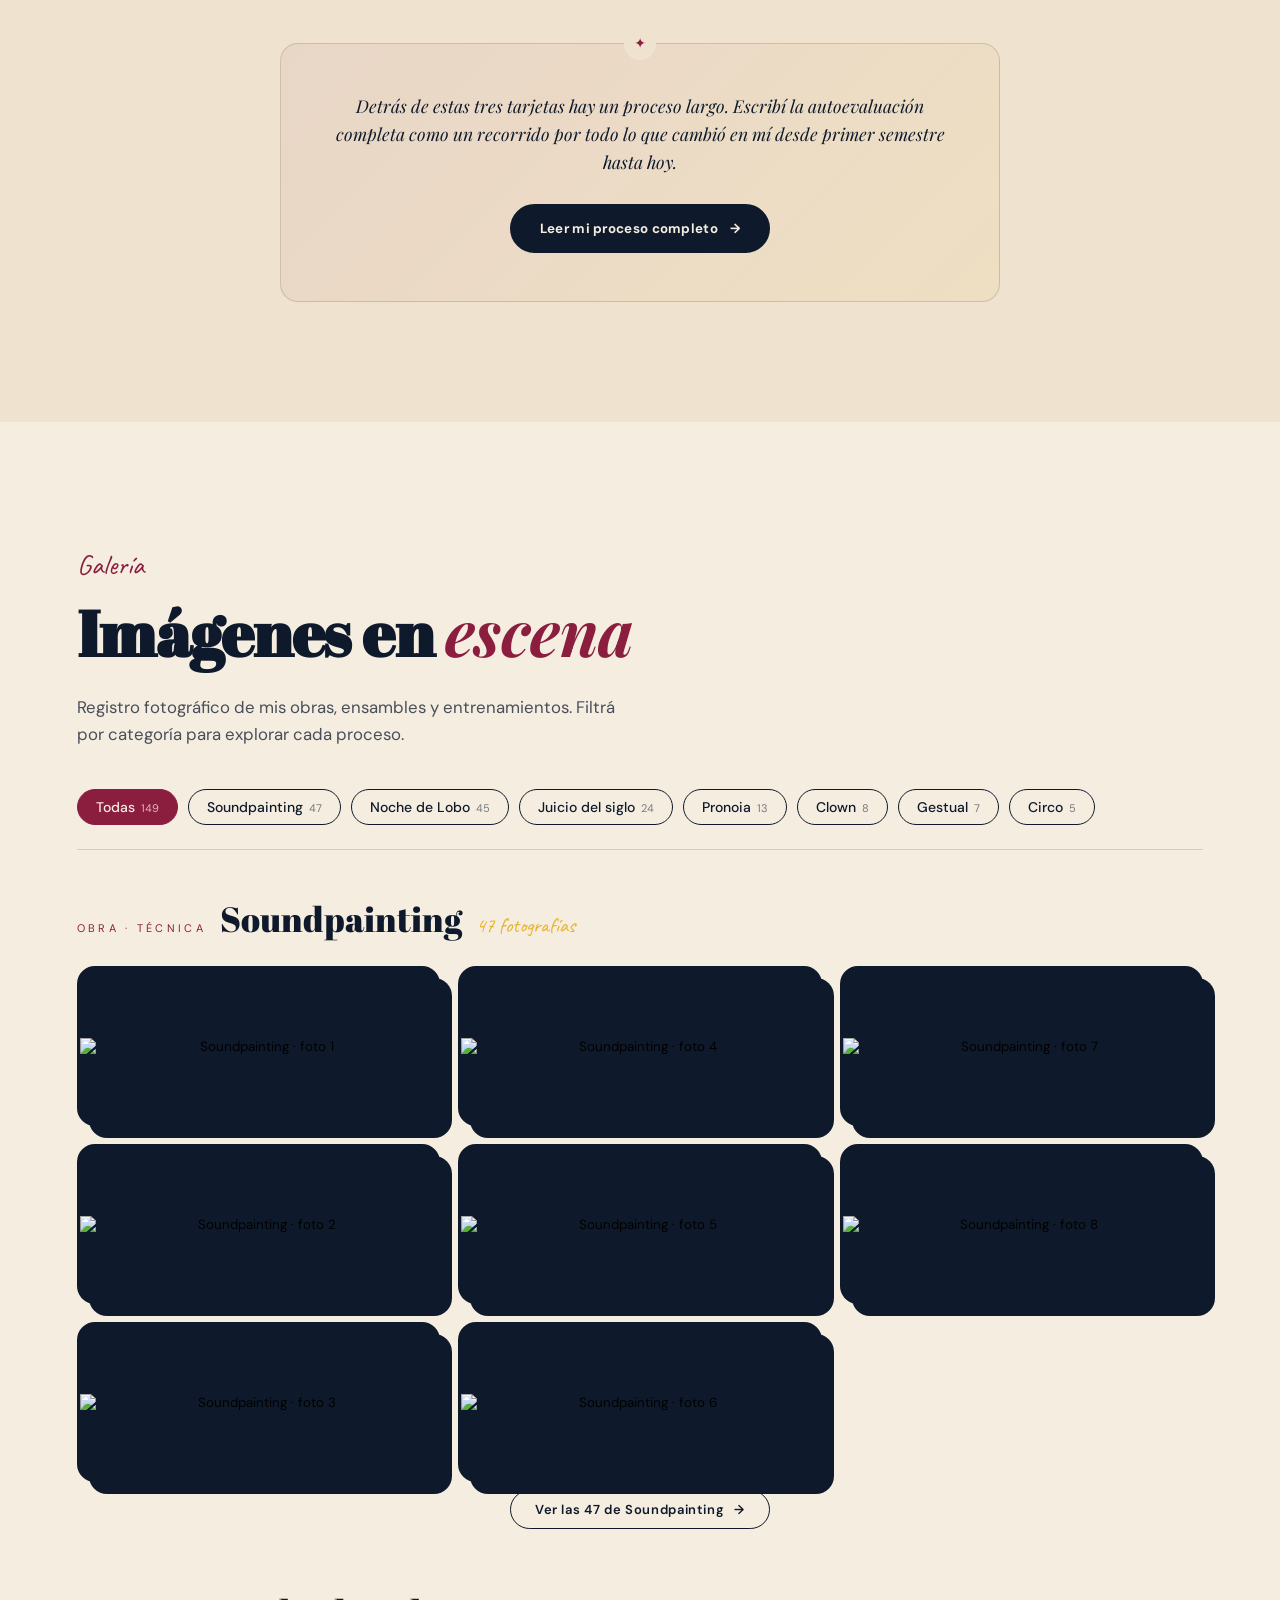
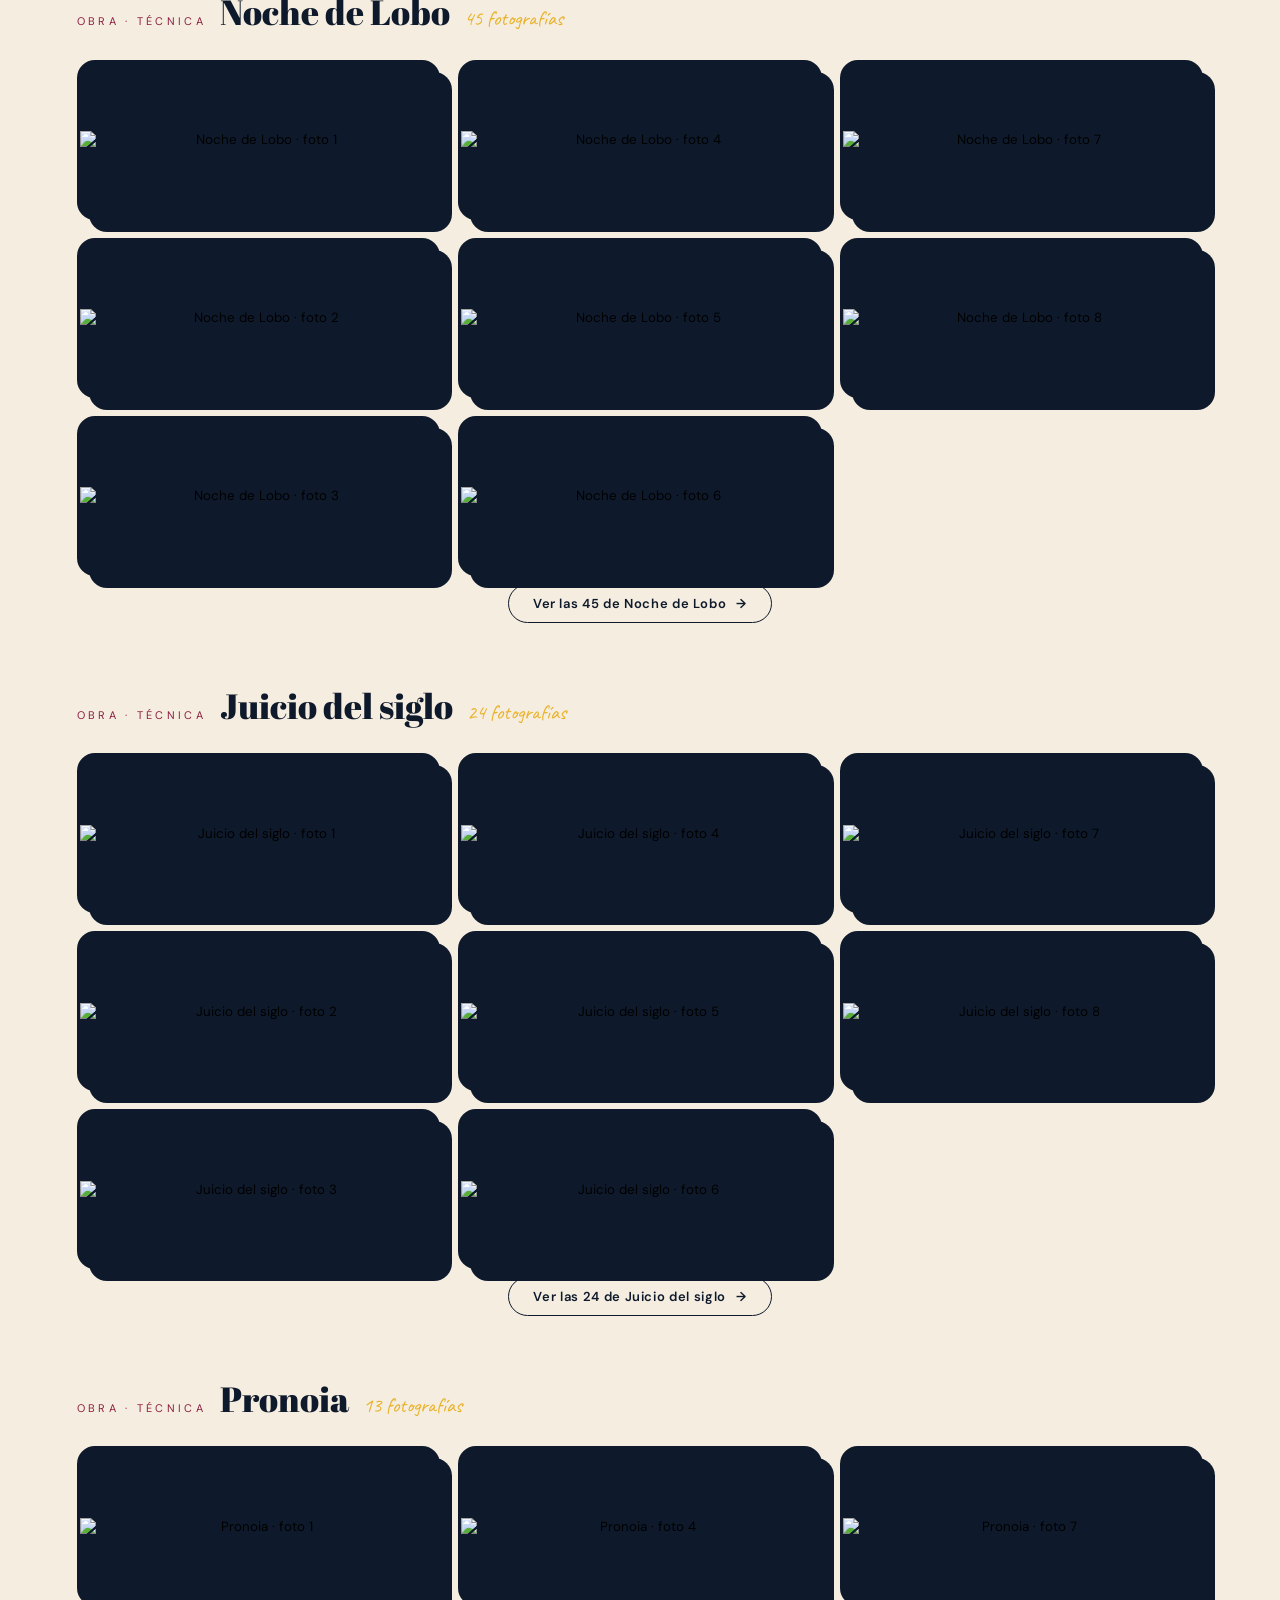
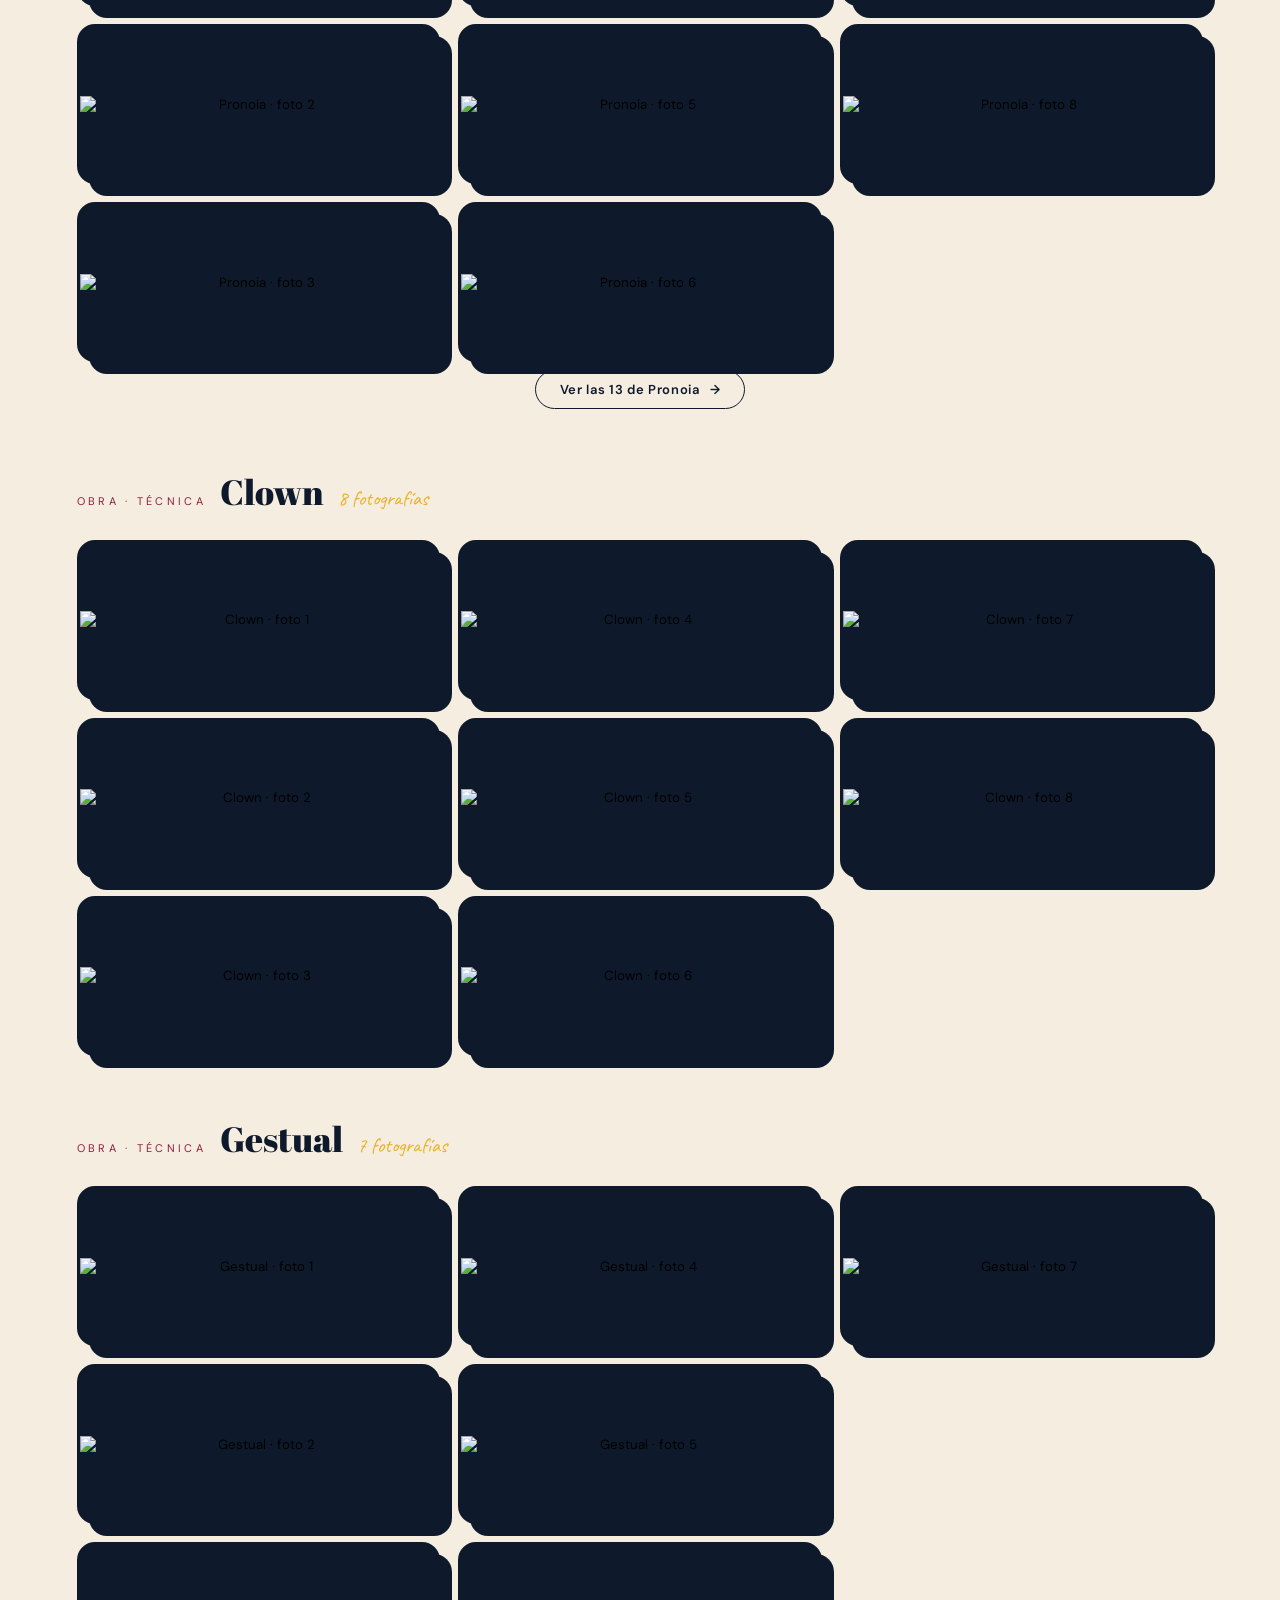
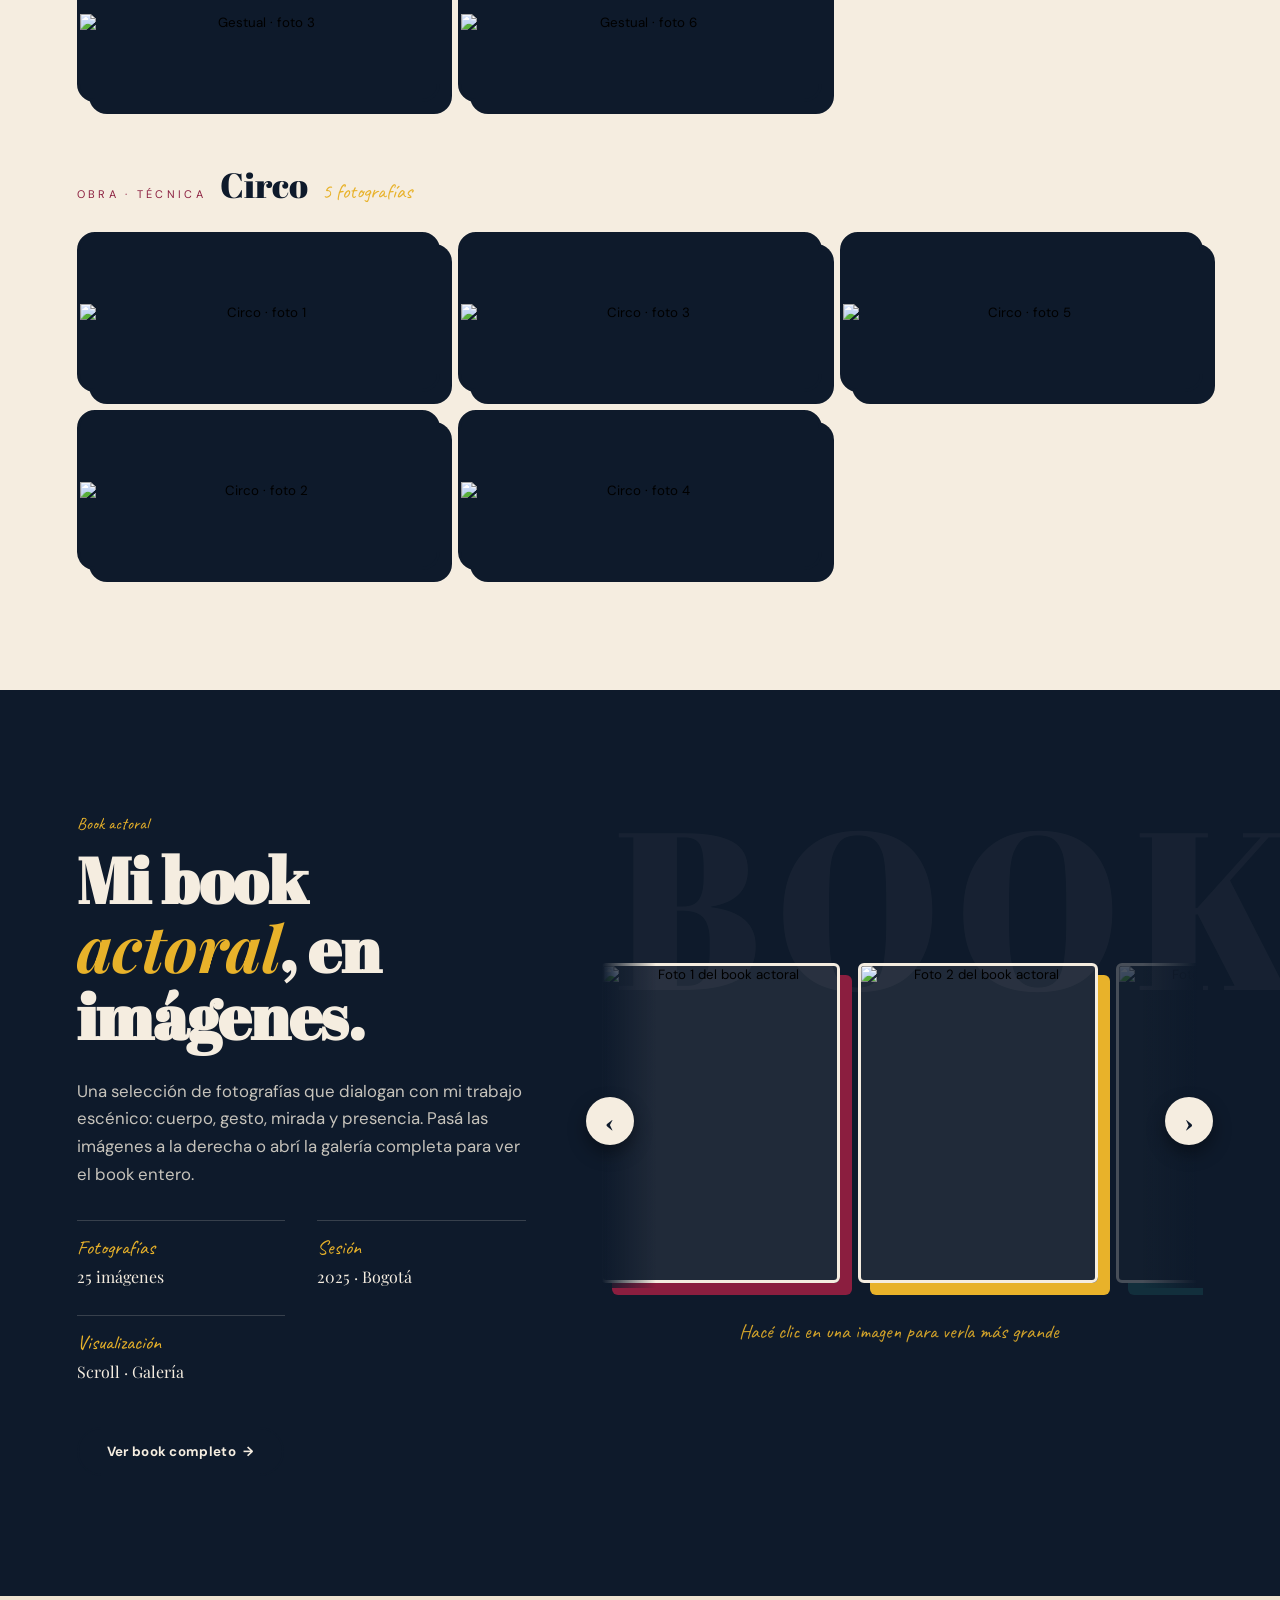
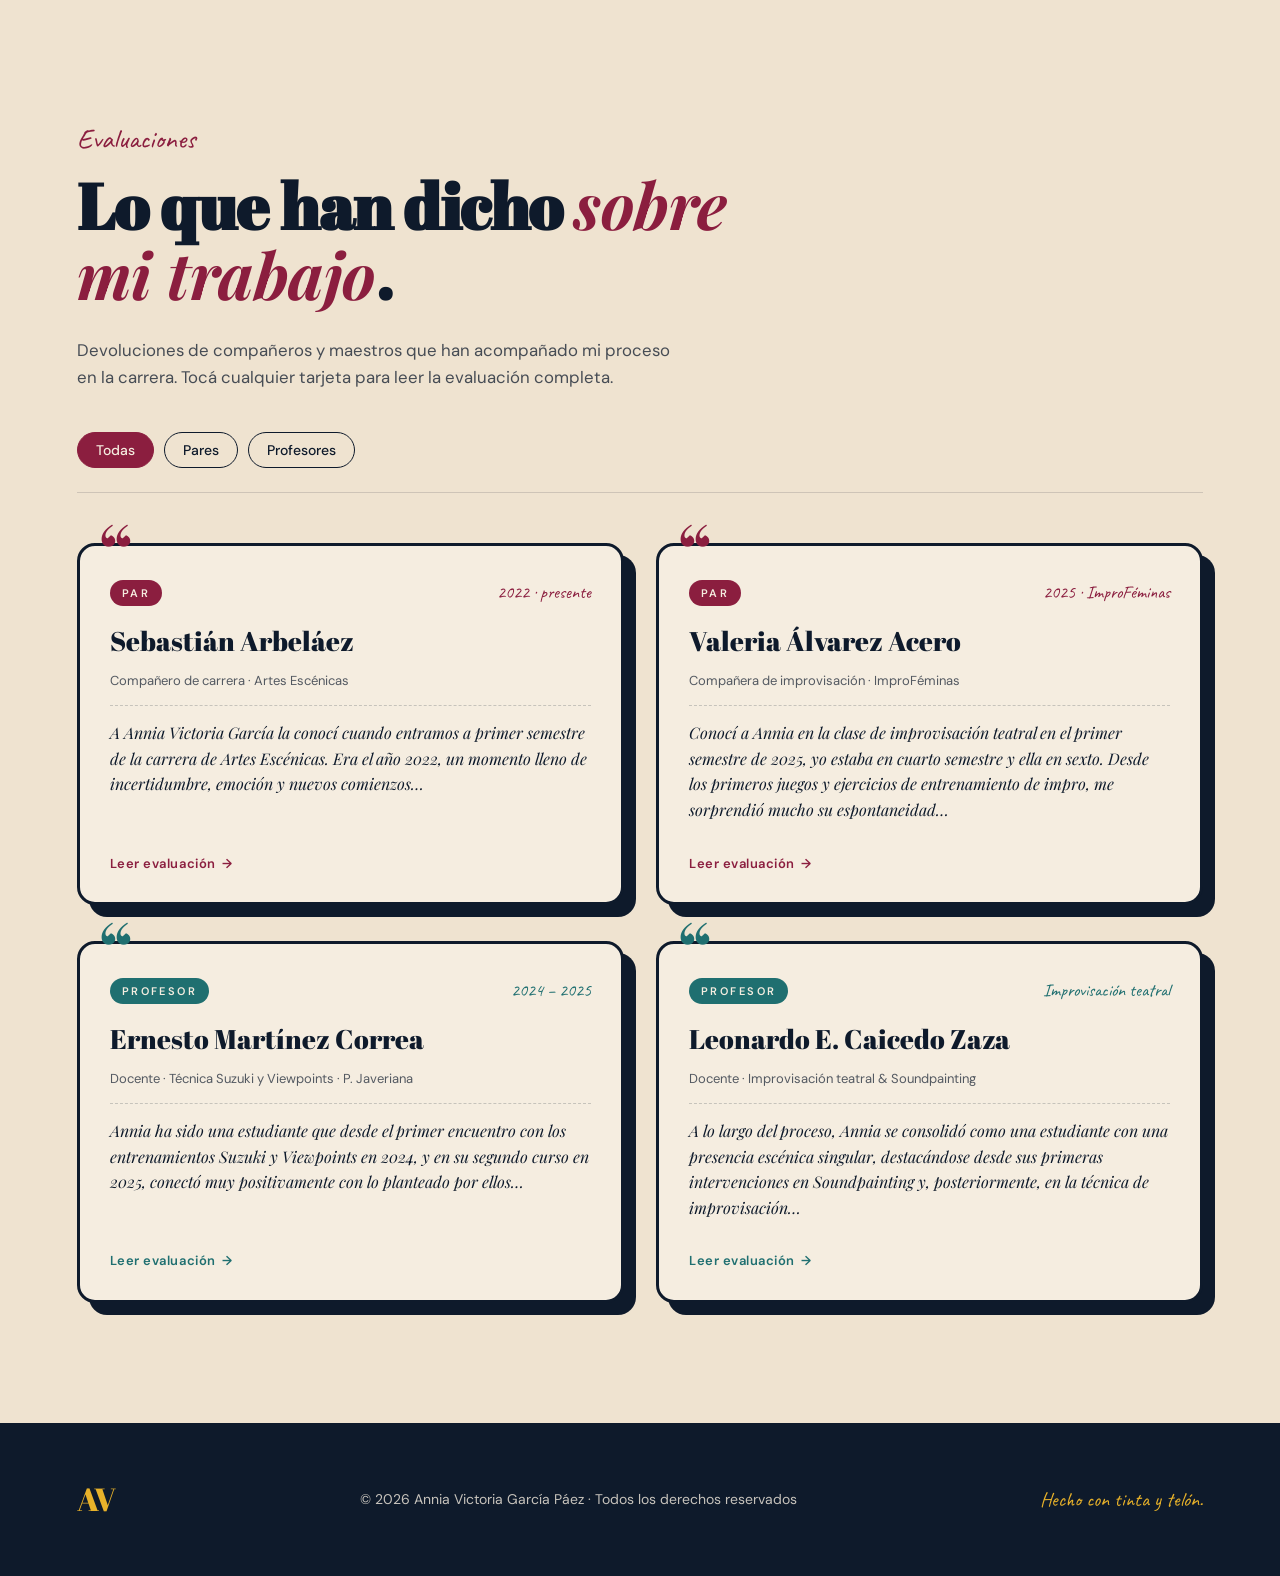
==== commit 4c03b55a: "About me single photo + skeleton shimmer en el reel del hero - Foto del about me cambia a la real ho" ====
--- a/expresivo/index.html
+++ b/expresivo/index.html
@@ -122,10 +122,7 @@
       <div class="about__grid">
         <div class="about__visual">
           <div class="about__photo about__photo--main">
-            <img src="https://picsum.photos/seed/teatro-bio/500/640" alt="Annia Victoria en escena, retrato cercano" />
-          </div>
-          <div class="about__photo about__photo--small">
-            <img src="https://picsum.photos/seed/teatro-bio2/360/360" alt="Annia Victoria ensayando una escena" />
+            <img src="https://pub-0386d34e2f994f25a884385478309a44.r2.dev/aboutme/aboutMe.jpeg" alt="Annia Victoria García Páez" />
           </div>
           <p class="about__quote">
             <span class="about__quote-mark">“</span>
--- a/expresivo/styles.css
+++ b/expresivo/styles.css
@@ -281,6 +281,34 @@
   box-shadow: var(--shadow-hard);
   border: 4px solid var(--ink);
   cursor: pointer;
+}
+
+/* Skeleton shimmer mientras el video carga */
+.hero__photo-frame::after {
+  content: "";
+  position: absolute;
+  inset: 0;
+  background: linear-gradient(
+    110deg,
+    rgba(245, 237, 224, 0.05) 30%,
+    rgba(232, 178, 42, 0.18) 50%,
+    rgba(245, 237, 224, 0.05) 70%
+  );
+  background-size: 220% 100%;
+  animation: galleryShimmer 1.4s ease-in-out infinite;
+  pointer-events: none;
+  z-index: 6;
+  opacity: 1;
+  transition: opacity 0.45s ease;
+}
+
+.hero__photo-frame.is-video-loaded::after {
+  opacity: 0;
+  animation: none;
+}
+
+@media (prefers-reduced-motion: reduce) {
+  .hero__photo-frame::after { animation: none; }
 }
 
 .hero__photo-frame img,
@@ -632,11 +660,10 @@
 
 .about__visual {
   position: relative;
-  min-height: 580px;
 }
 
 .about__photo {
-  position: absolute;
+  position: relative;
   border-radius: var(--radius);
   overflow: hidden;
   background: var(--ink);
@@ -646,44 +673,33 @@
   width: 100%;
   height: 100%;
   object-fit: cover;
+  display: block;
 }
 
 .about__photo--main {
-  top: 0;
-  left: 0;
-  width: 75%;
+  width: 92%;
+  margin: 0 auto;
   aspect-ratio: 4 / 5;
-  transform: rotate(-3deg);
+  transform: rotate(-2deg);
   box-shadow: var(--shadow-hard);
   border: 4px solid var(--ink);
-  z-index: 1;
-}
-
-.about__photo--small {
-  bottom: 0;
-  right: 0;
-  width: 50%;
-  aspect-ratio: 1;
-  transform: rotate(5deg);
-  box-shadow: 8px 8px 0 var(--magenta);
-  border: 4px solid var(--ink);
-  z-index: 2;
 }
 
 .about__quote {
   position: absolute;
-  bottom: 20px;
-  left: 0;
-  max-width: 240px;
+  bottom: -24px;
+  right: -8px;
+  max-width: 280px;
   font-family: var(--font-script);
   font-size: 22px;
-  line-height: 1.25;
+  line-height: 1.3;
   color: var(--burgundy);
   background: var(--cream);
-  padding: 16px 20px;
+  padding: 18px 22px;
   border-radius: 14px;
-  transform: rotate(-2deg);
-  box-shadow: var(--shadow-soft);
+  transform: rotate(3deg);
+  box-shadow: 8px 8px 0 var(--magenta);
+  border: 3px solid var(--ink);
   z-index: 3;
 }
 
@@ -2444,7 +2460,7 @@
   .hero__title-line--end { margin-left: 8vw; }
 
   .about__grid { grid-template-columns: 1fr; gap: 60px; }
-  .about__visual { min-height: 520px; max-width: 480px; margin: 0 auto; }
+  .about__visual { max-width: 480px; margin: 0 auto; padding-bottom: 32px; }
 
   .selfeval__grid { grid-template-columns: 1fr; gap: 40px; max-width: 560px; margin: 0 auto; }
 
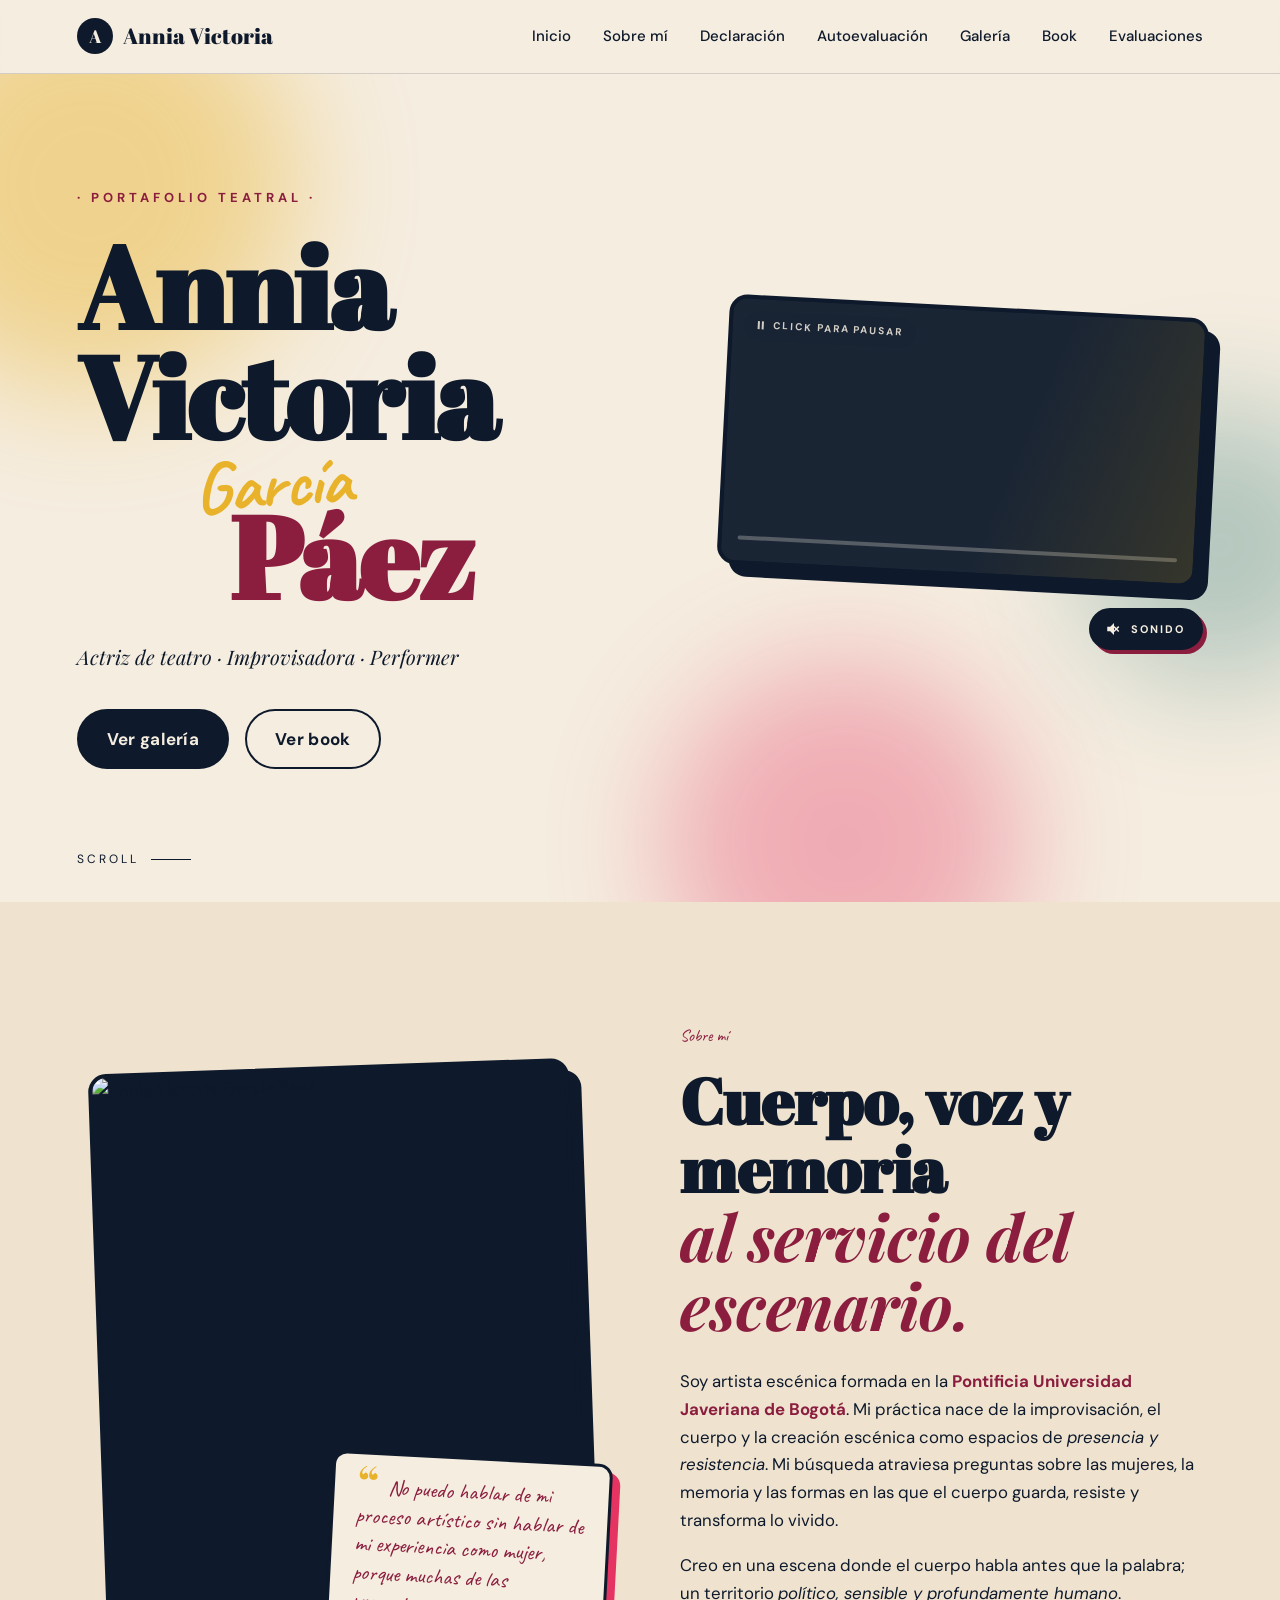
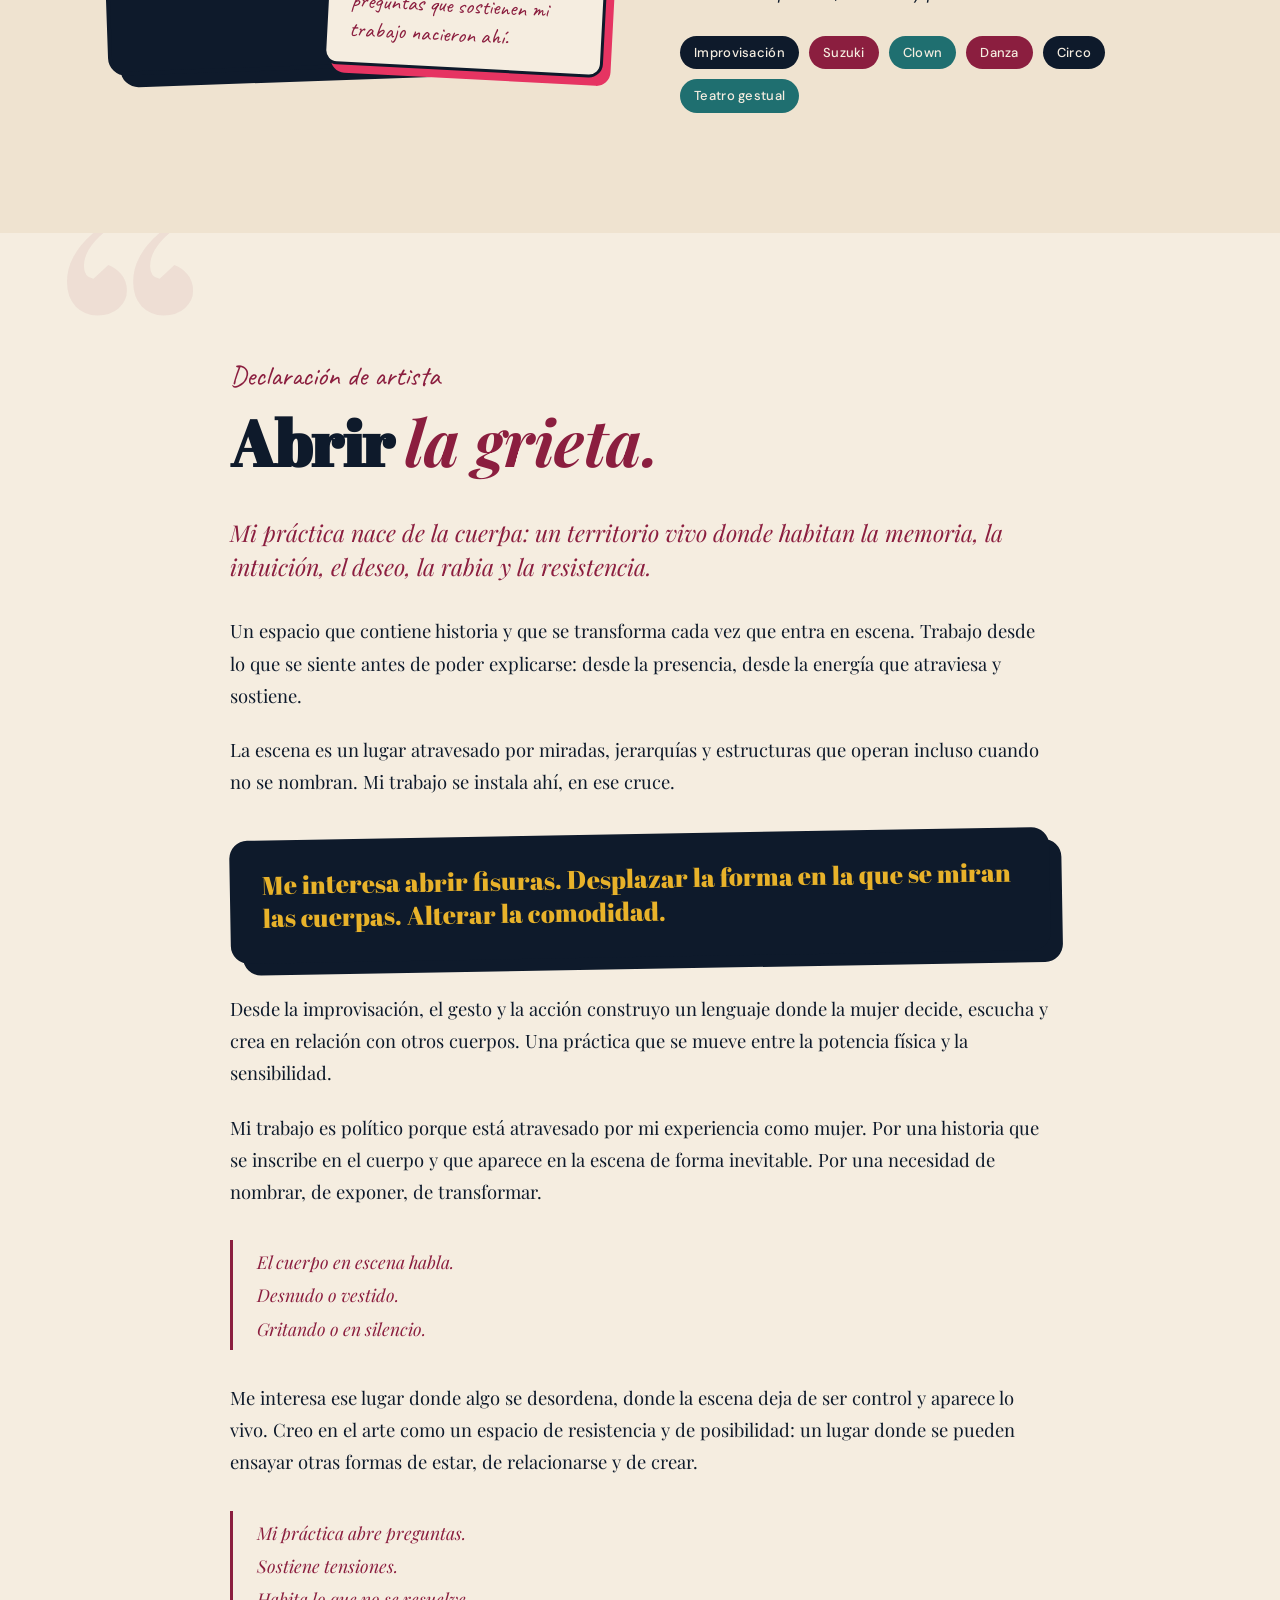
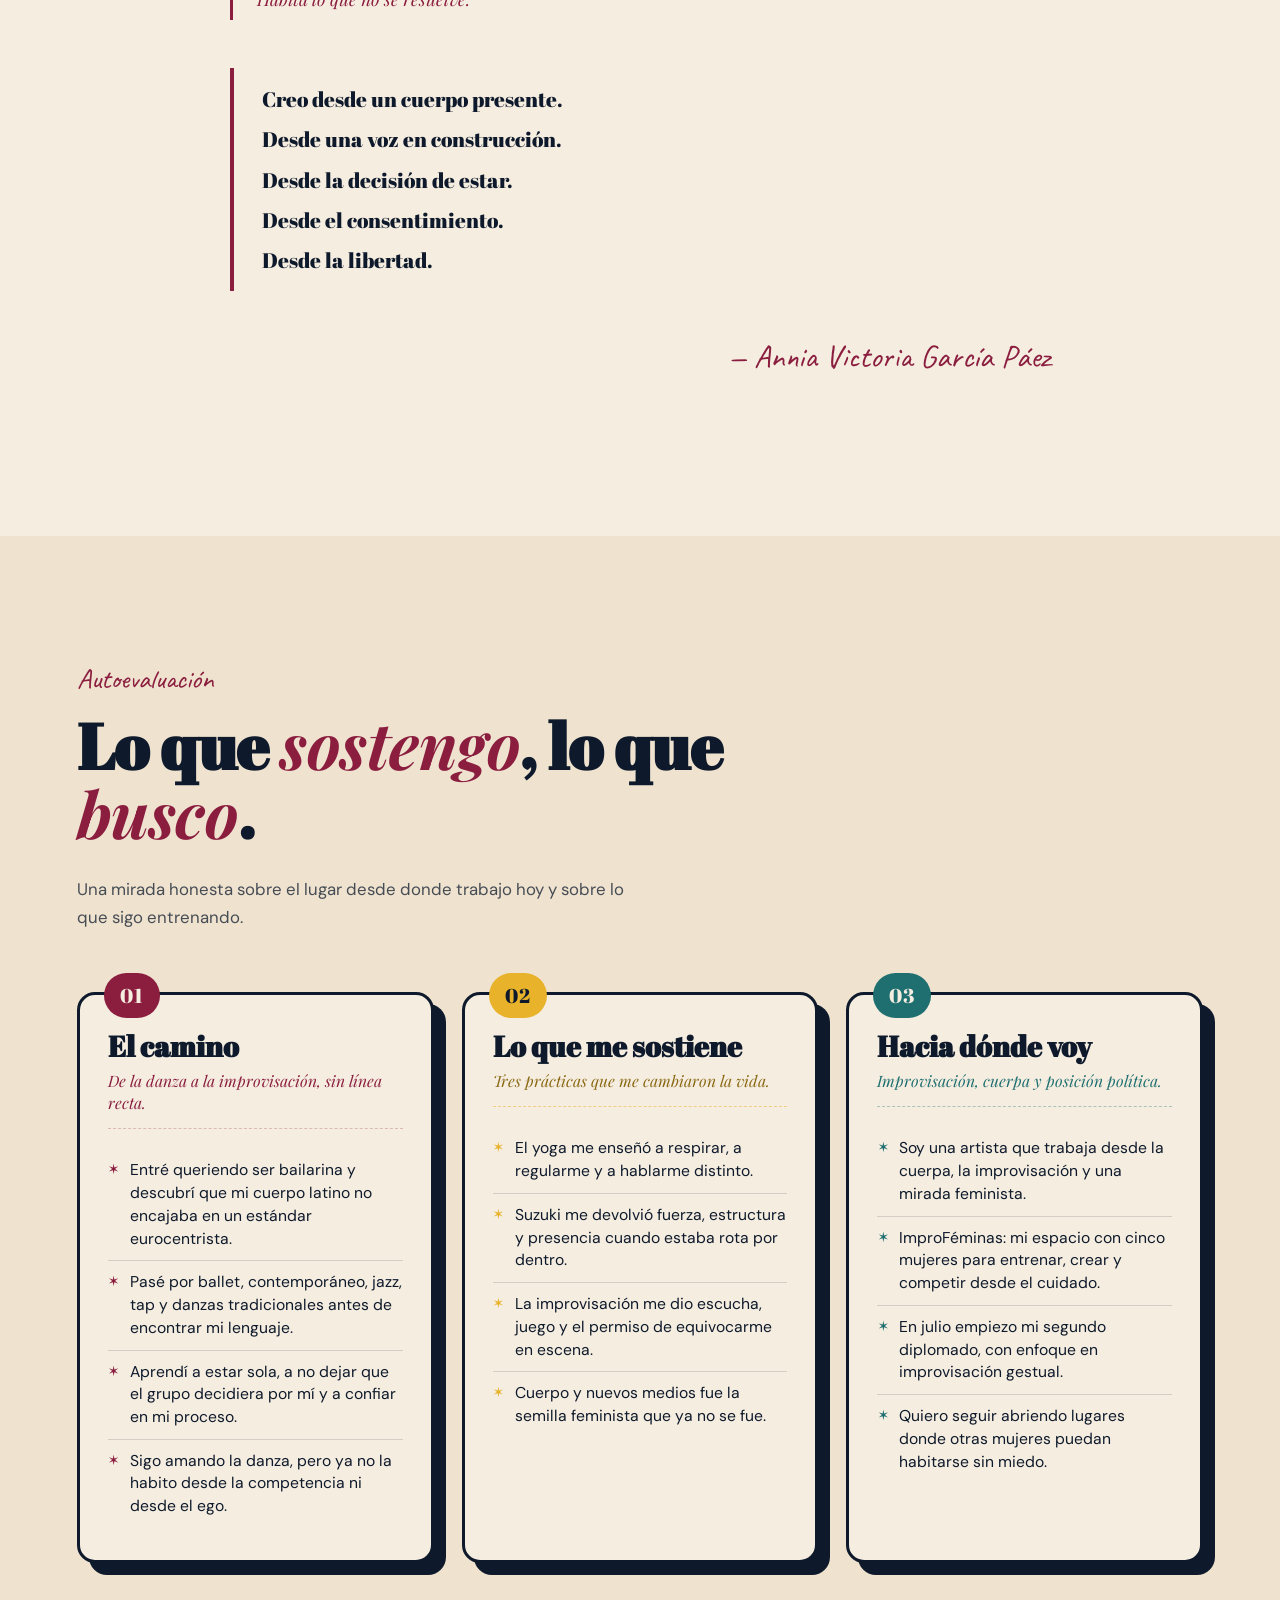
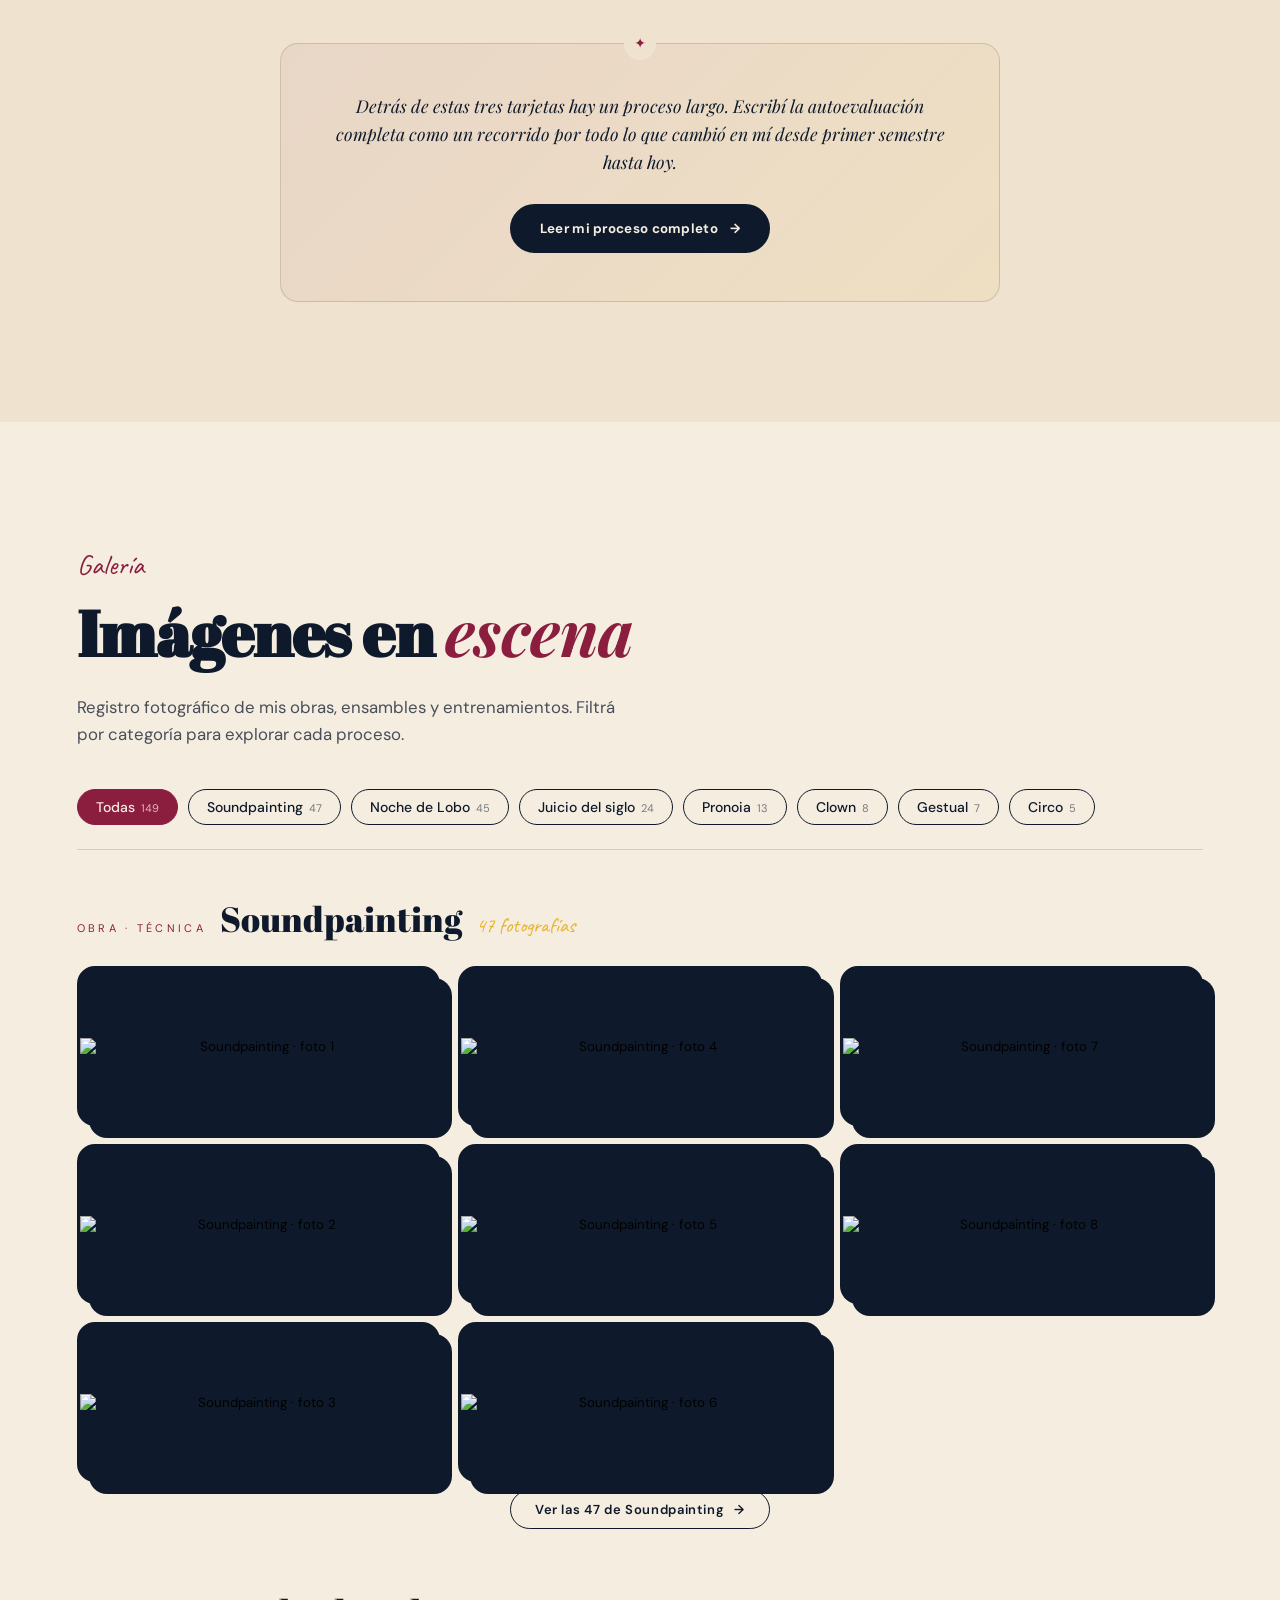
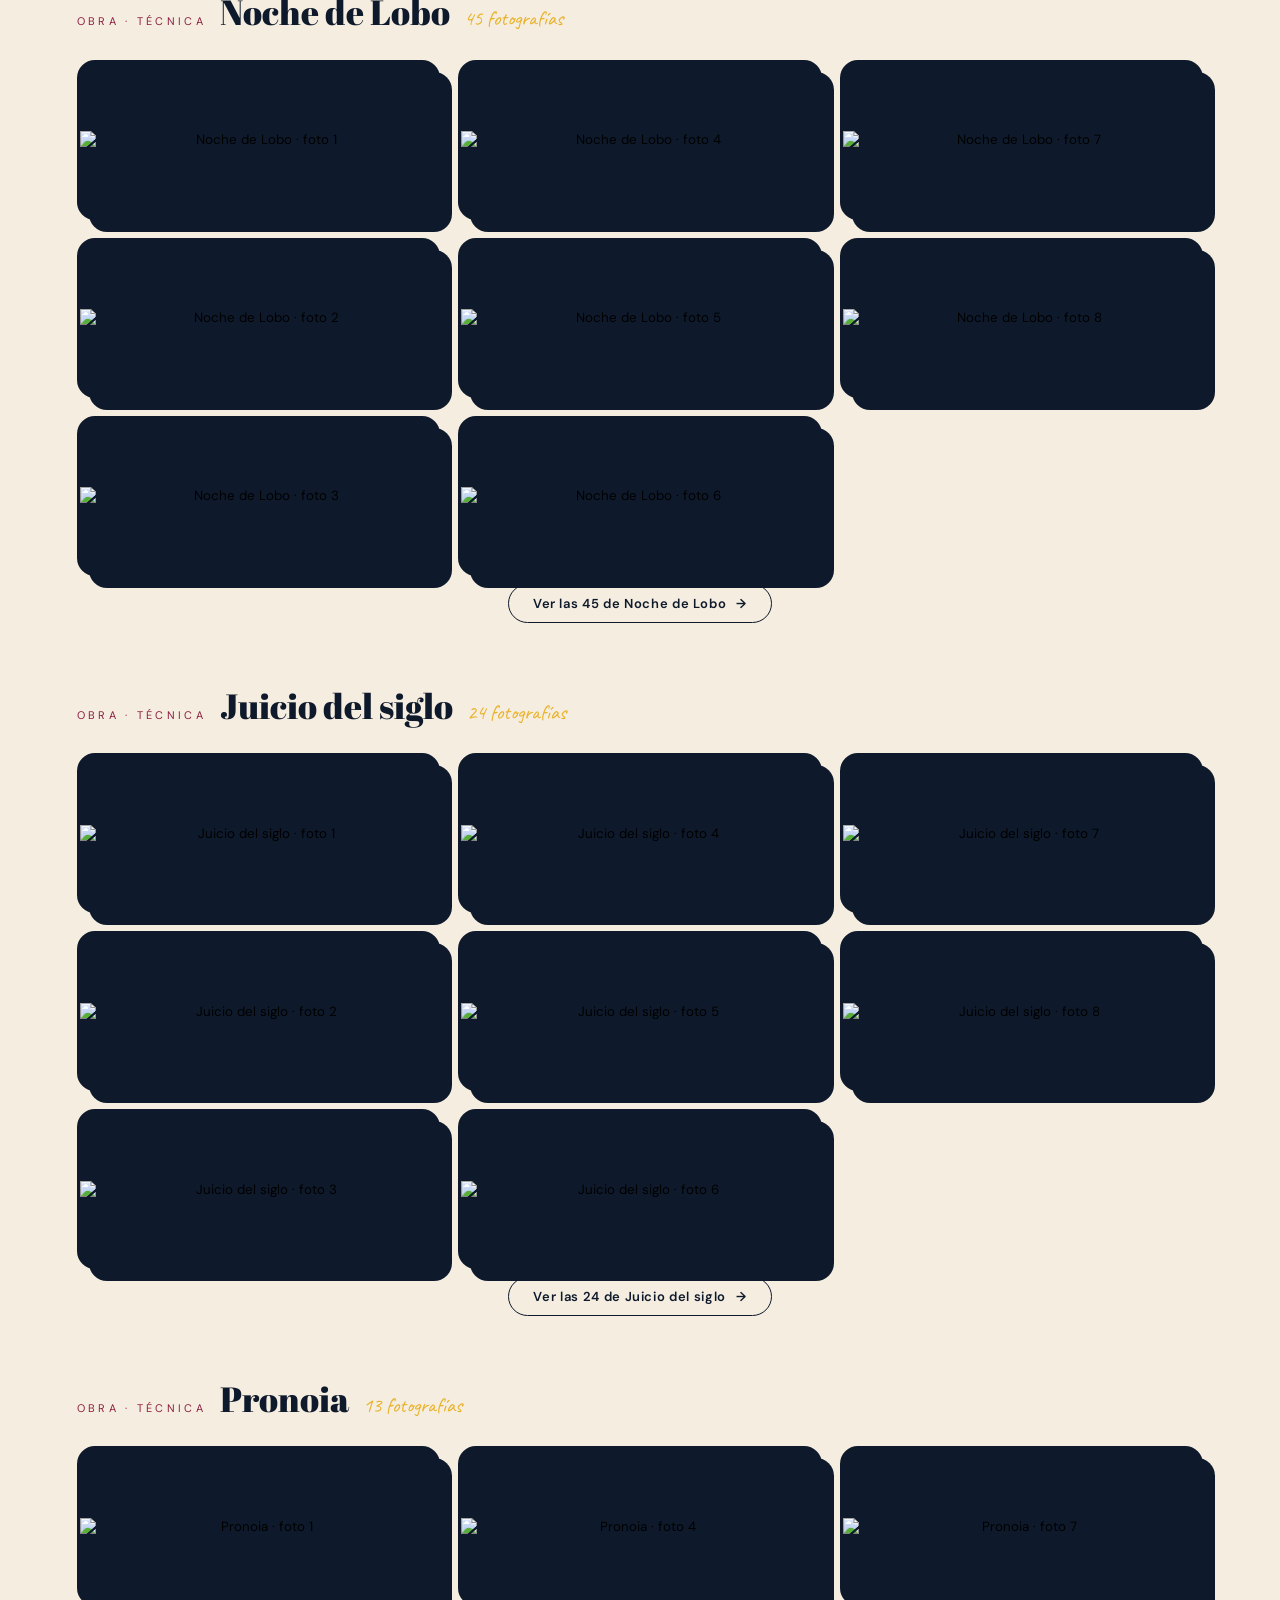
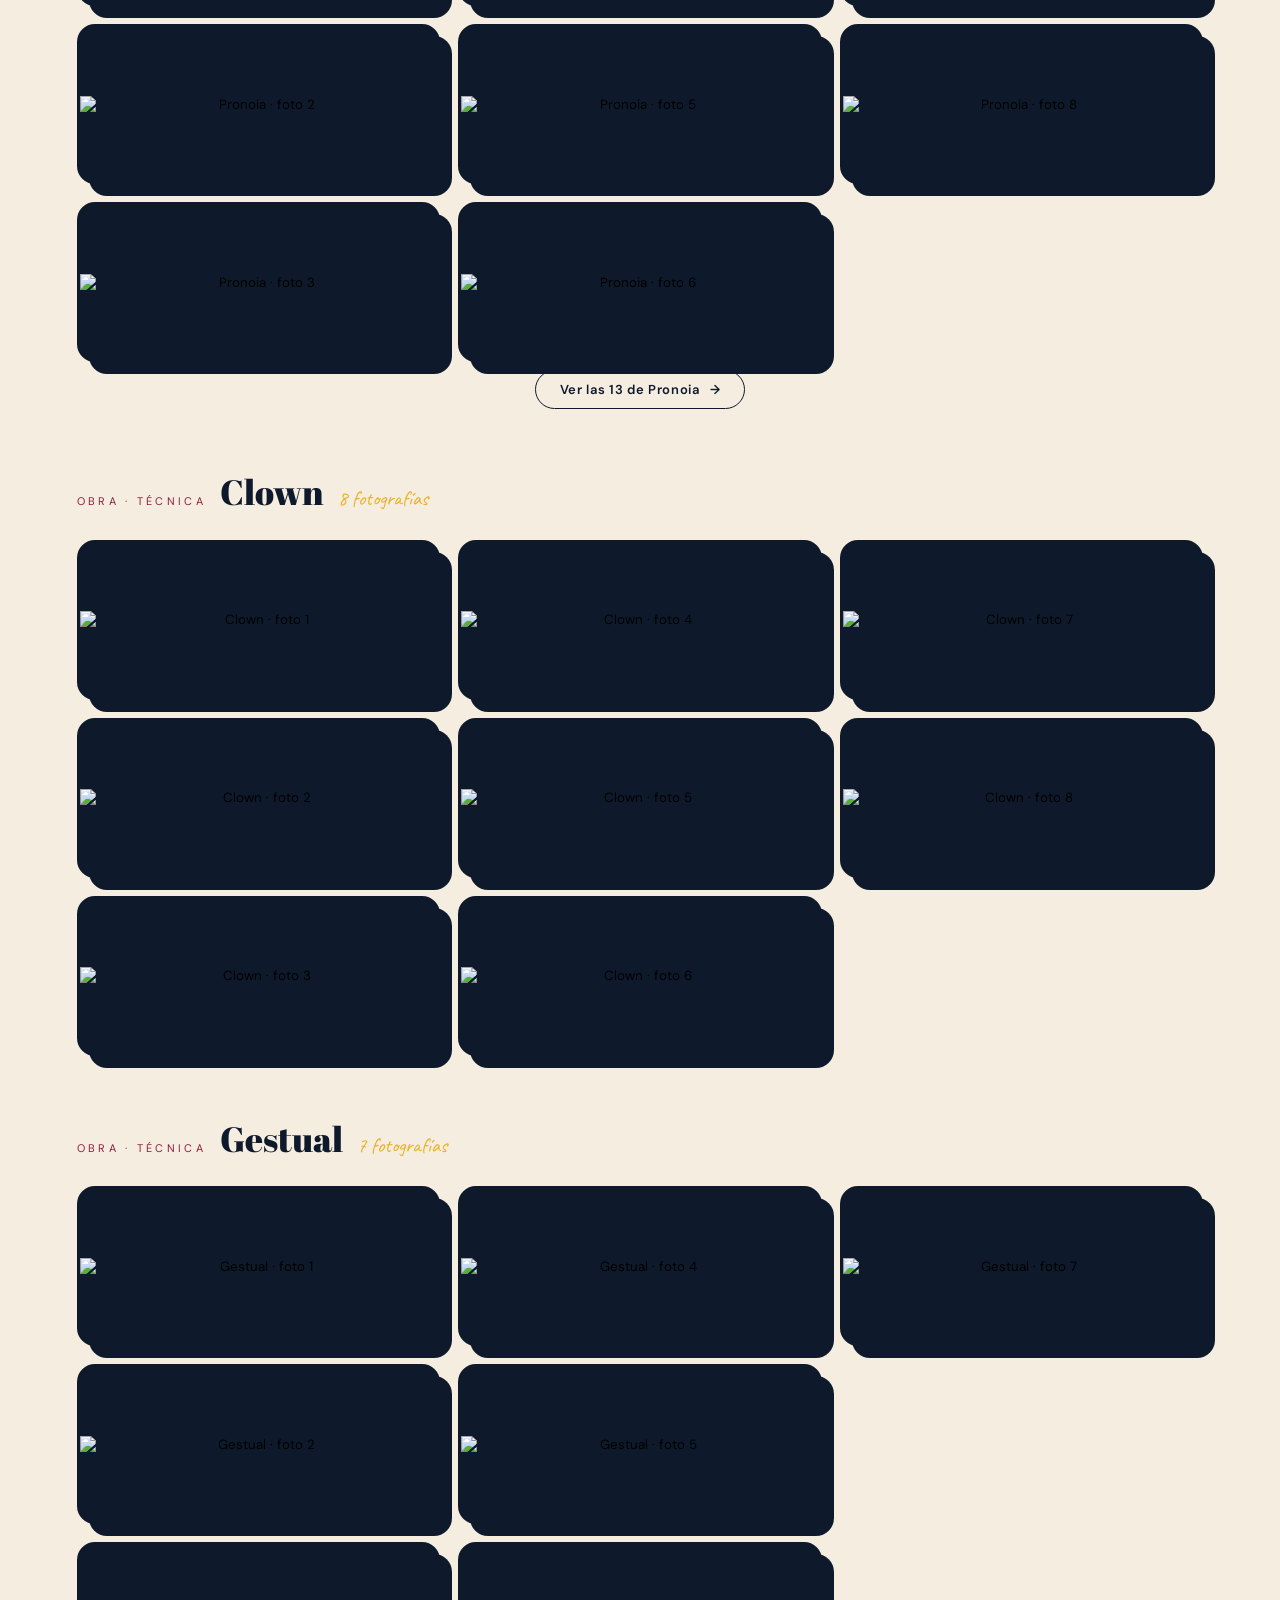
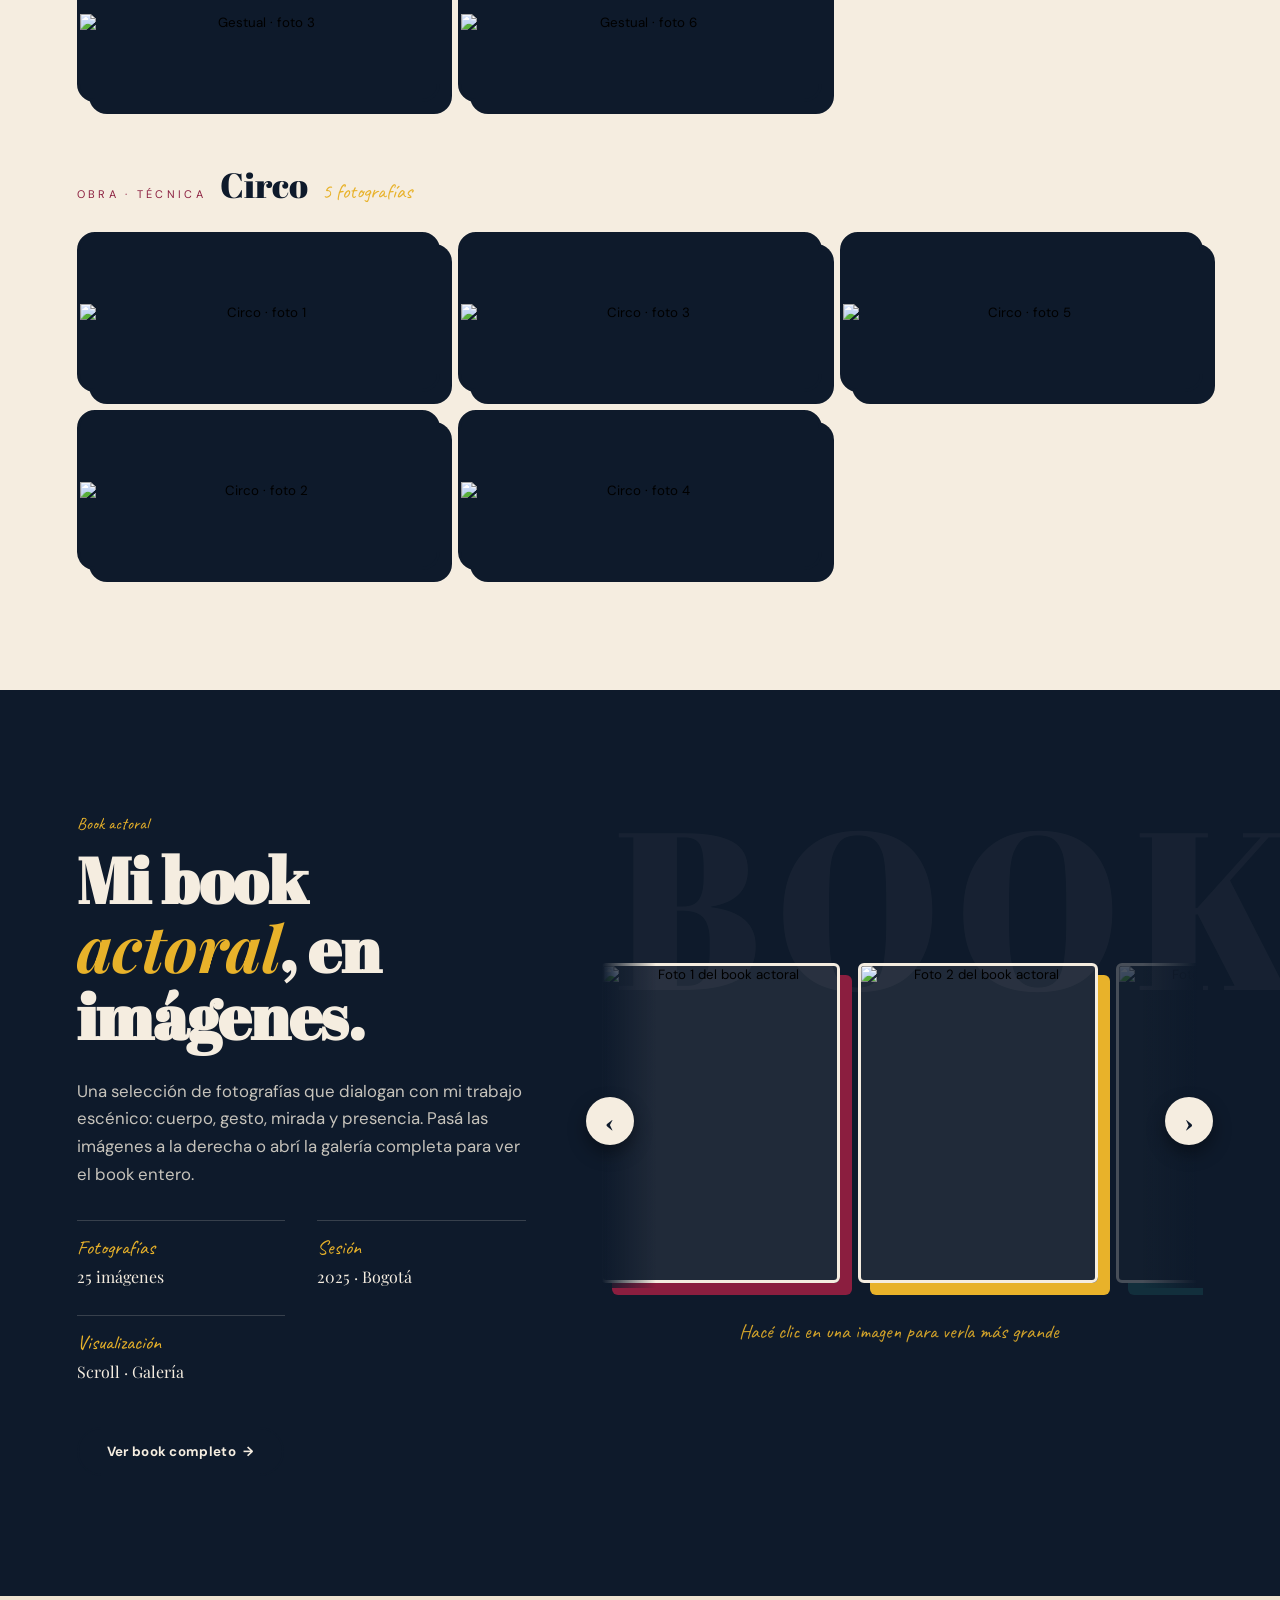
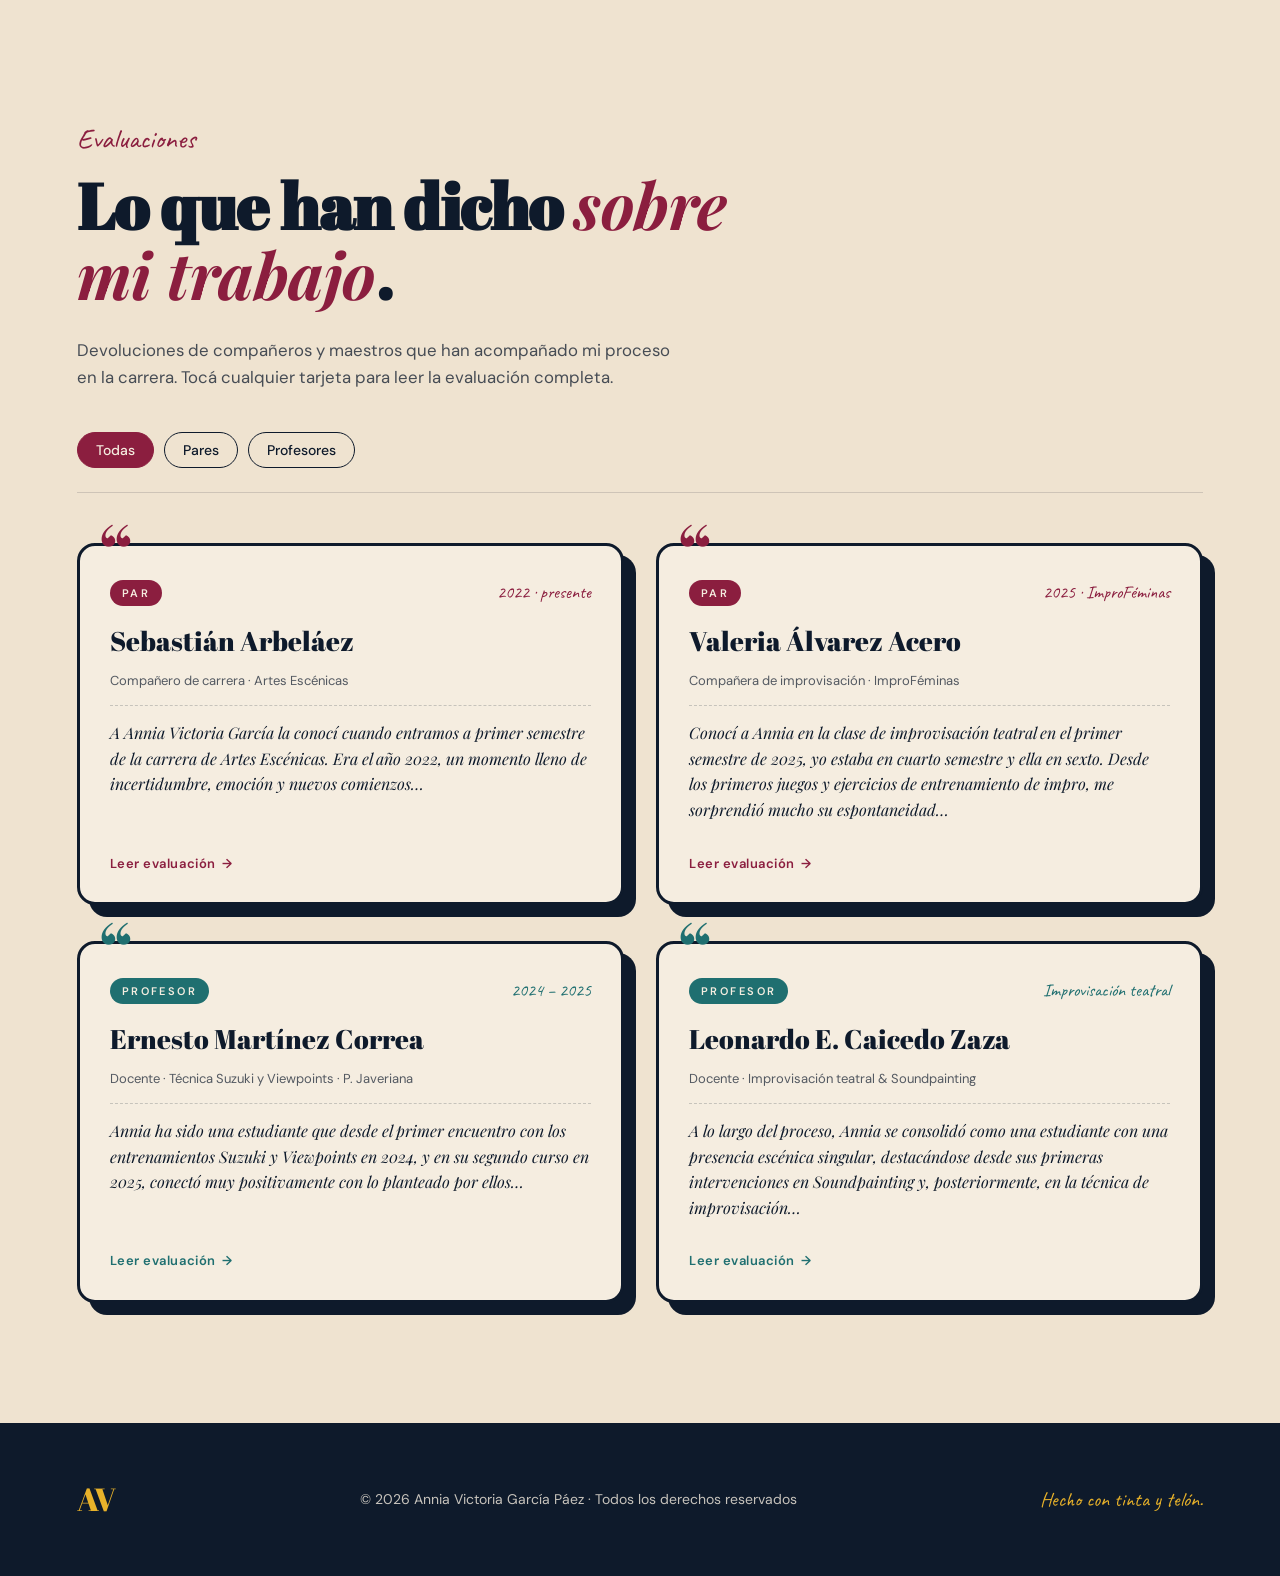
==== commit 53daa58c: "Update About me copy with real bio text Reemplaza el texto placeholder por la bio real: formada en l" ====
--- a/expresivo/index.html
+++ b/expresivo/index.html
@@ -135,16 +135,16 @@
           <h2 class="section__title">Cuerpo, voz y memoria<br/><em>al servicio del escenario.</em></h2>
 
           <p>
-            Soy actriz formada en la <strong>Escuela Nacional de Arte Dramático</strong>, con
-            diez años de trayectoria entre el teatro clásico y la dramaturgia
-            contemporánea. He trabajado con compañías independientes en montajes
-            que cruzan texto, danza-teatro y performance.
-          </p>
-          <p>
-            Mi búsqueda está en los <em>personajes que habitan el silencio</em>:
-            mujeres que cargan historias densas, cuerpos que dicen lo que la
-            palabra no alcanza. Creo en el teatro como territorio político y
-            como ritual.
+            Soy artista escénica formada en la <strong>Pontificia Universidad
+            Javeriana de Bogotá</strong>. Mi práctica nace de la improvisación,
+            el cuerpo y la creación escénica como espacios de <em>presencia y
+            resistencia</em>. Mi búsqueda atraviesa preguntas sobre las mujeres,
+            la memoria y las formas en las que el cuerpo guarda, resiste y
+            transforma lo vivido.
+          </p>
+          <p>
+            Creo en una escena donde el cuerpo habla antes que la palabra;
+            un territorio <em>político, sensible y profundamente humano</em>.
           </p>
 
           <ul class="about__tags">
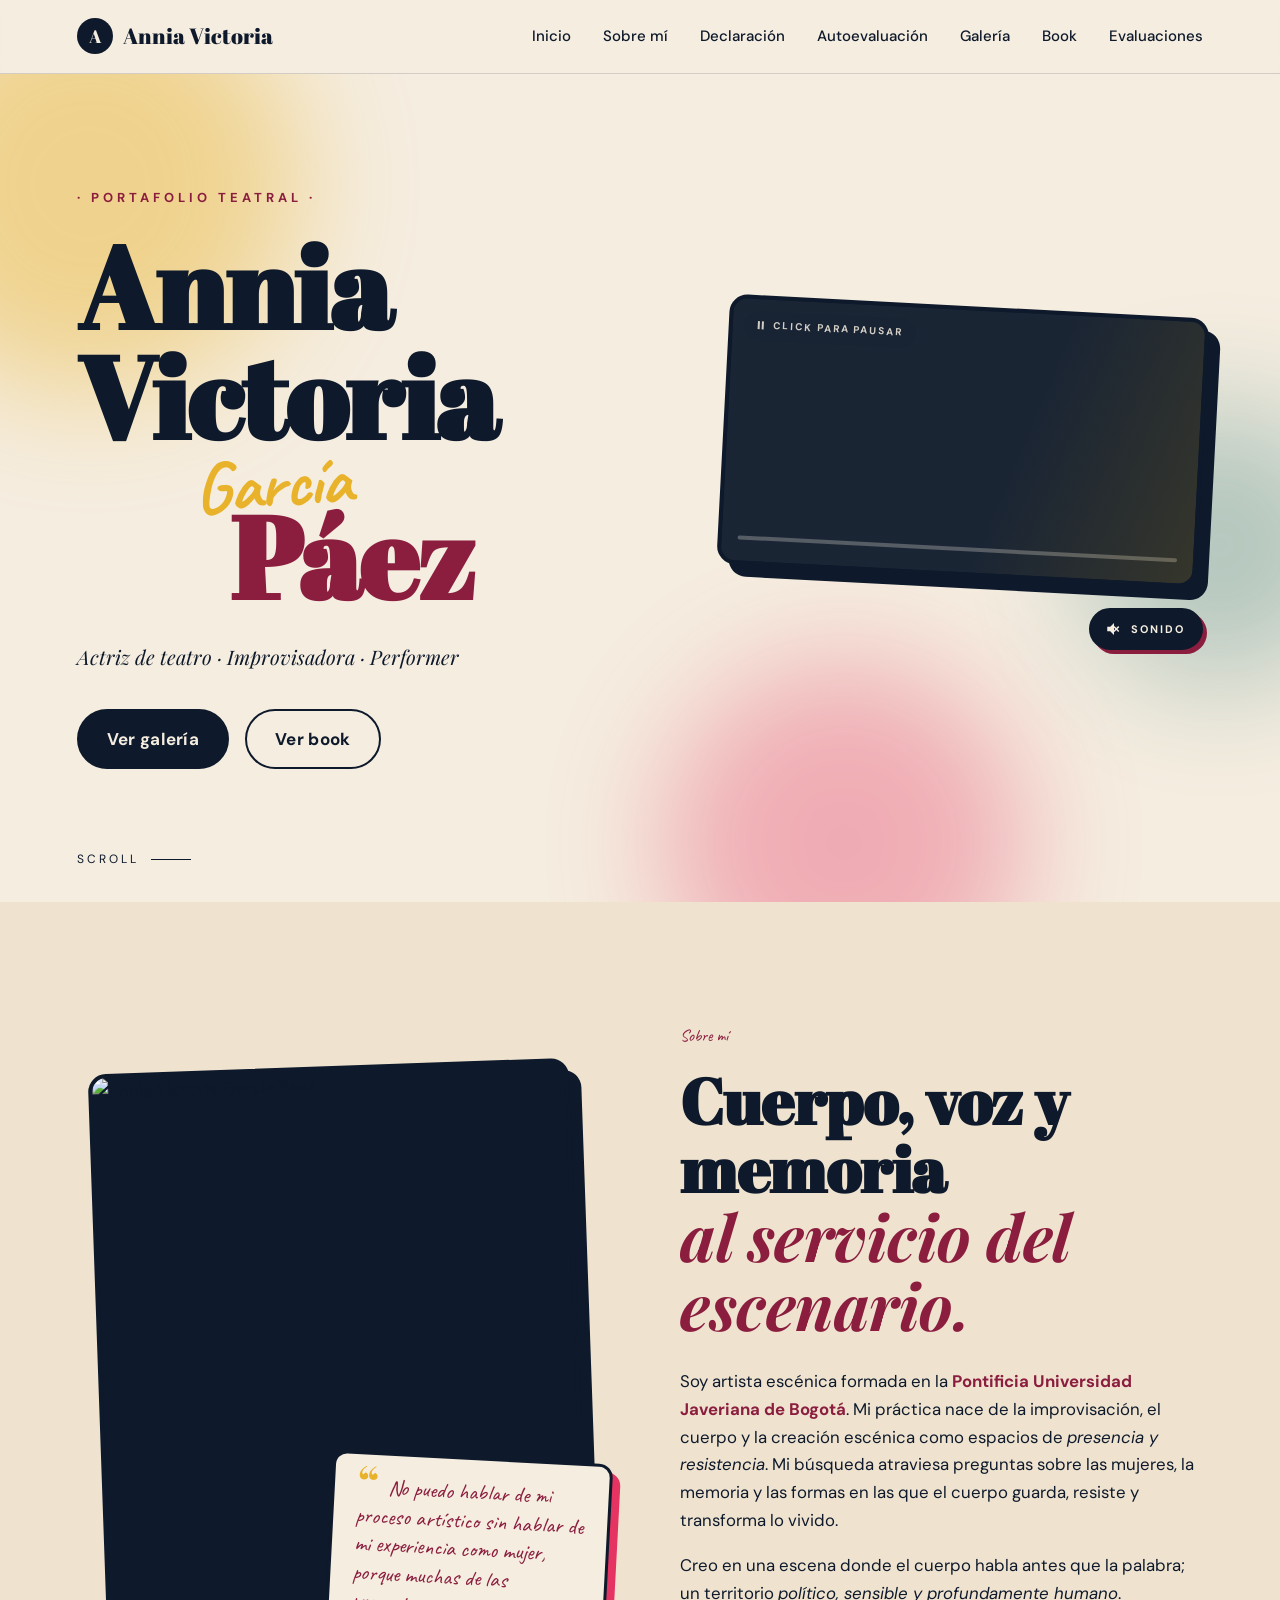
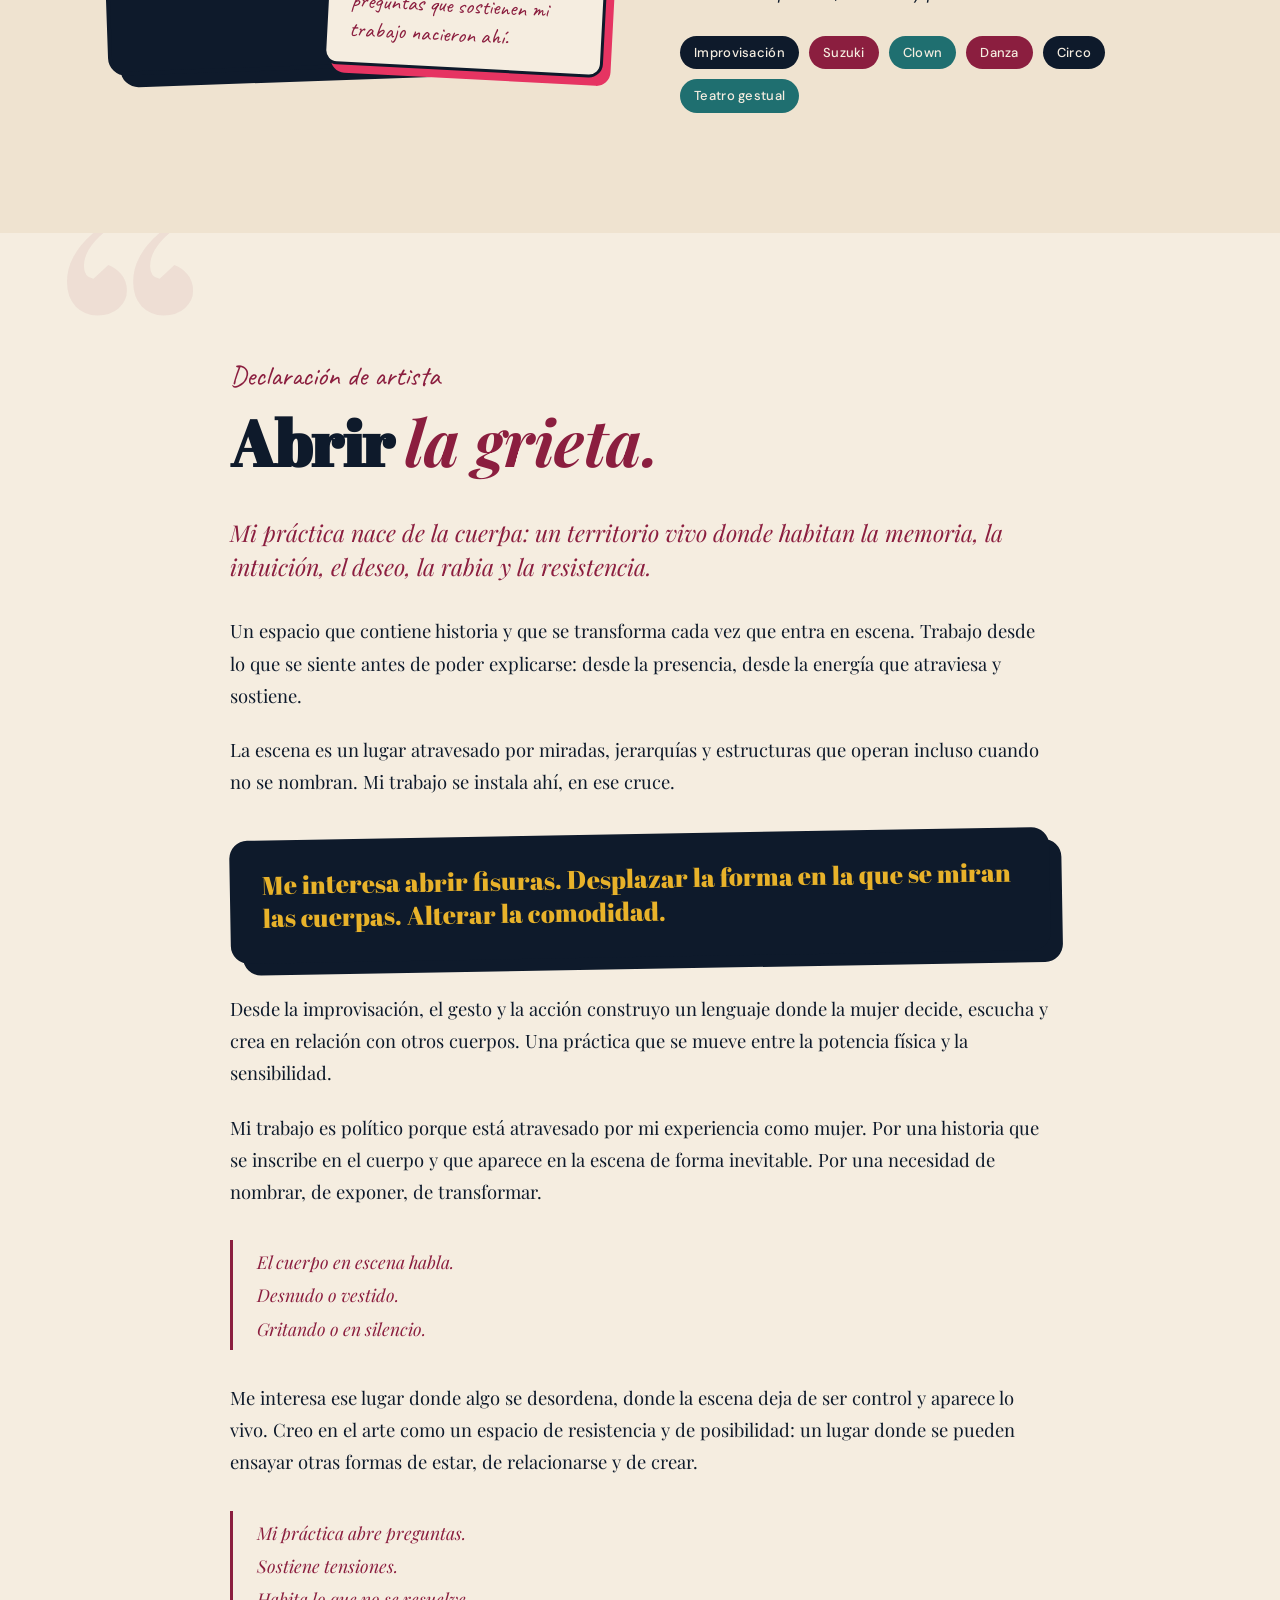
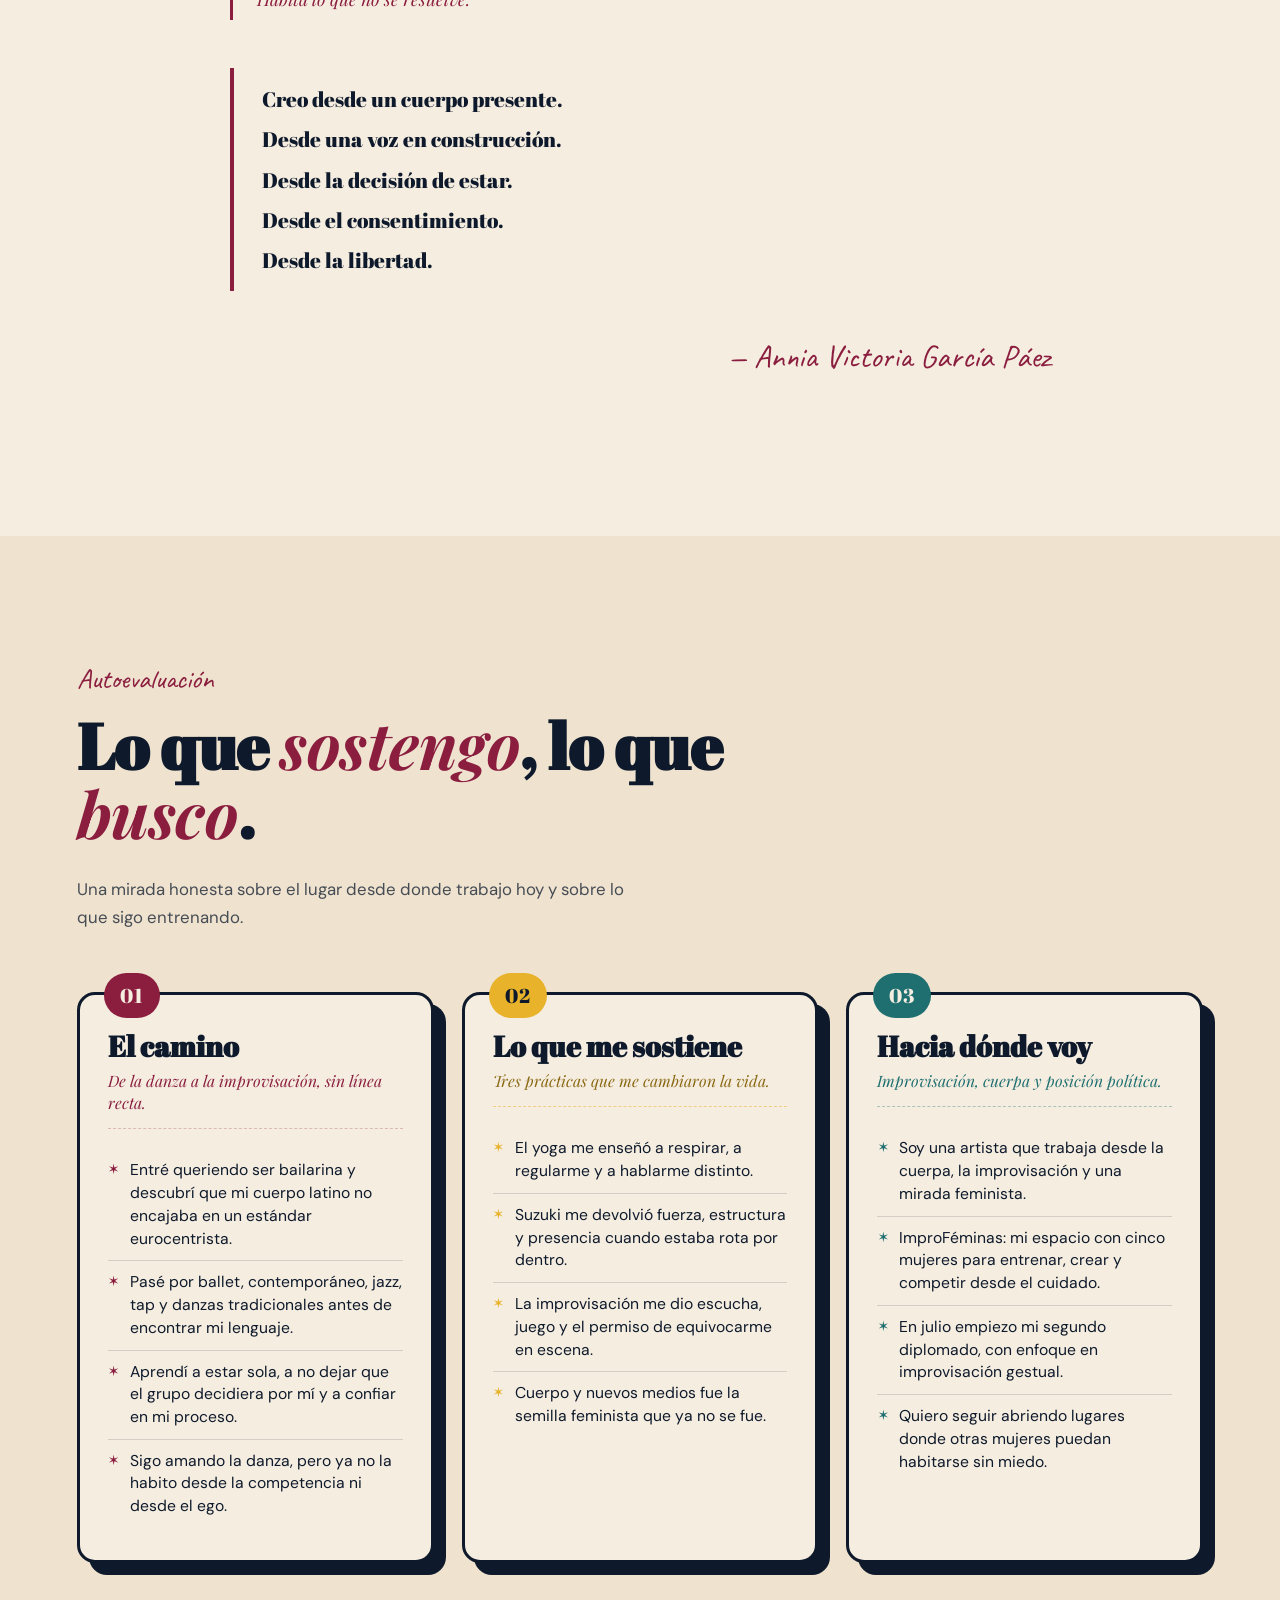
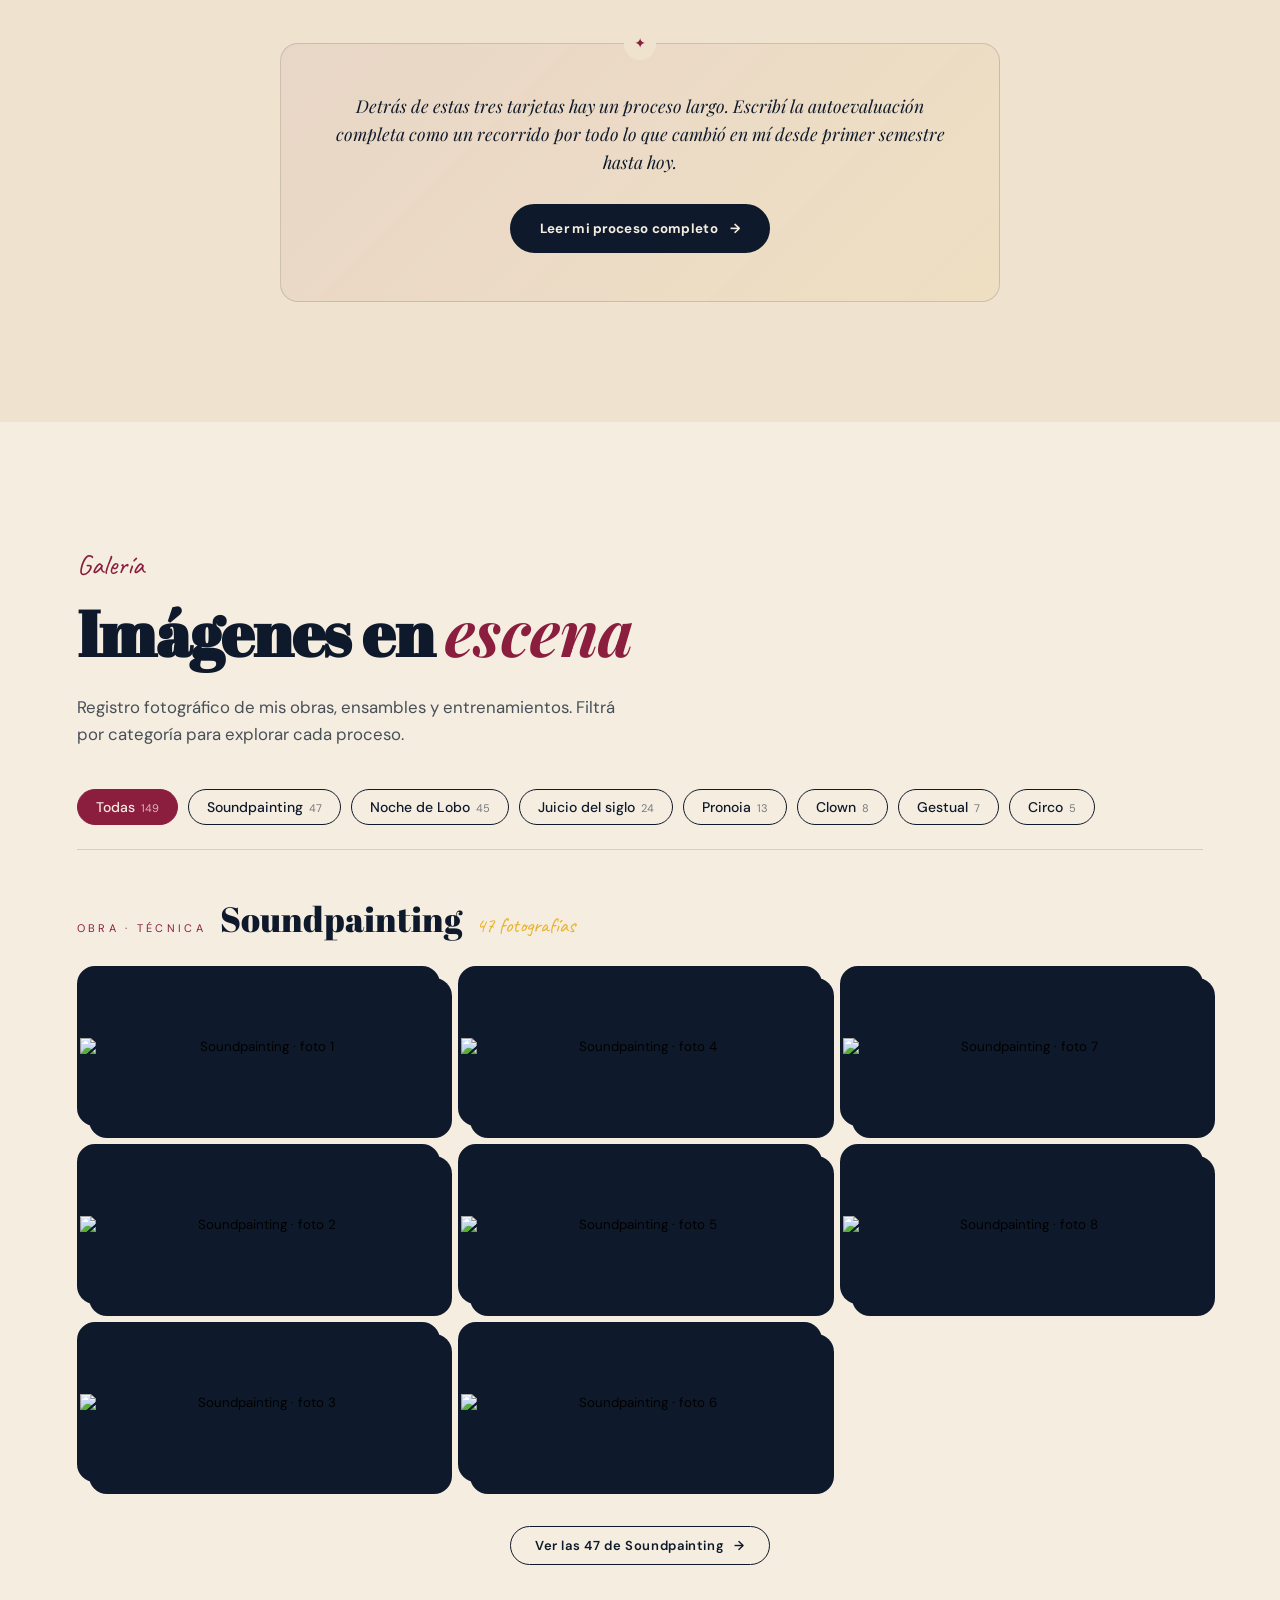
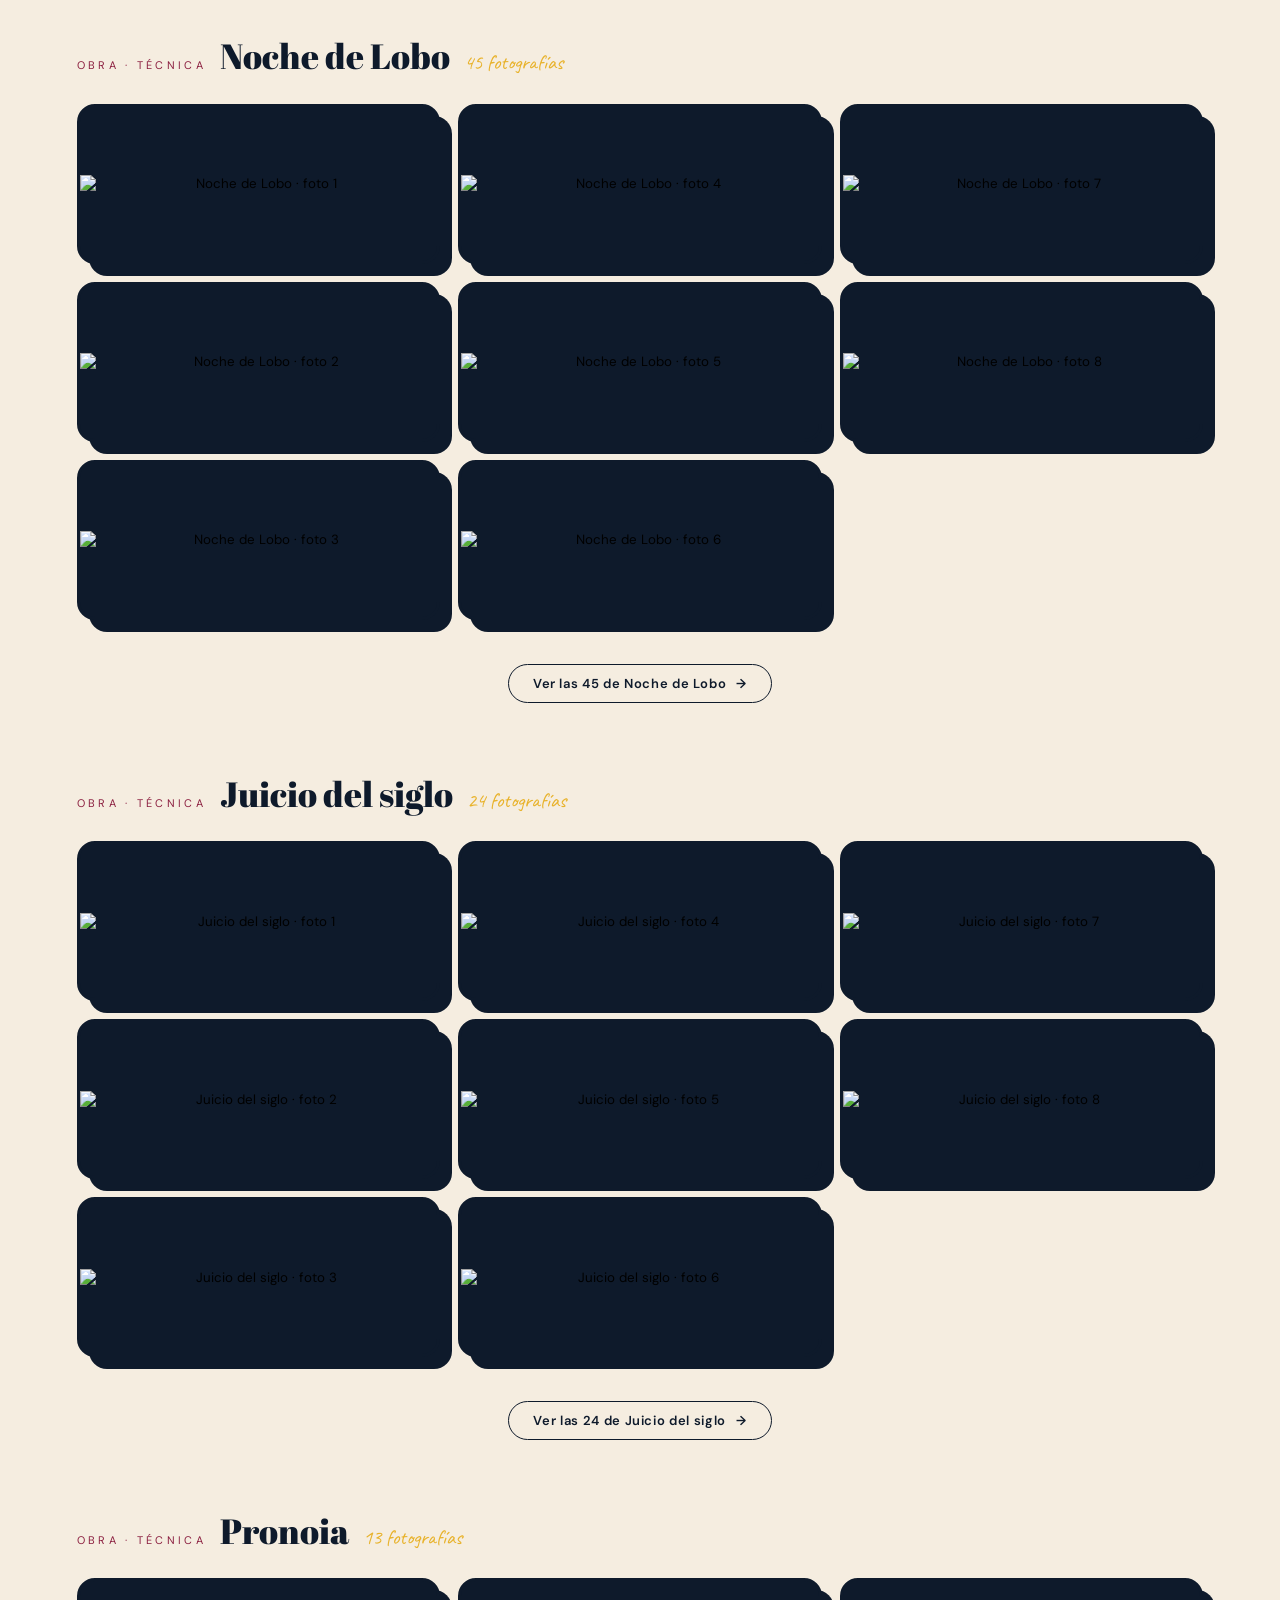
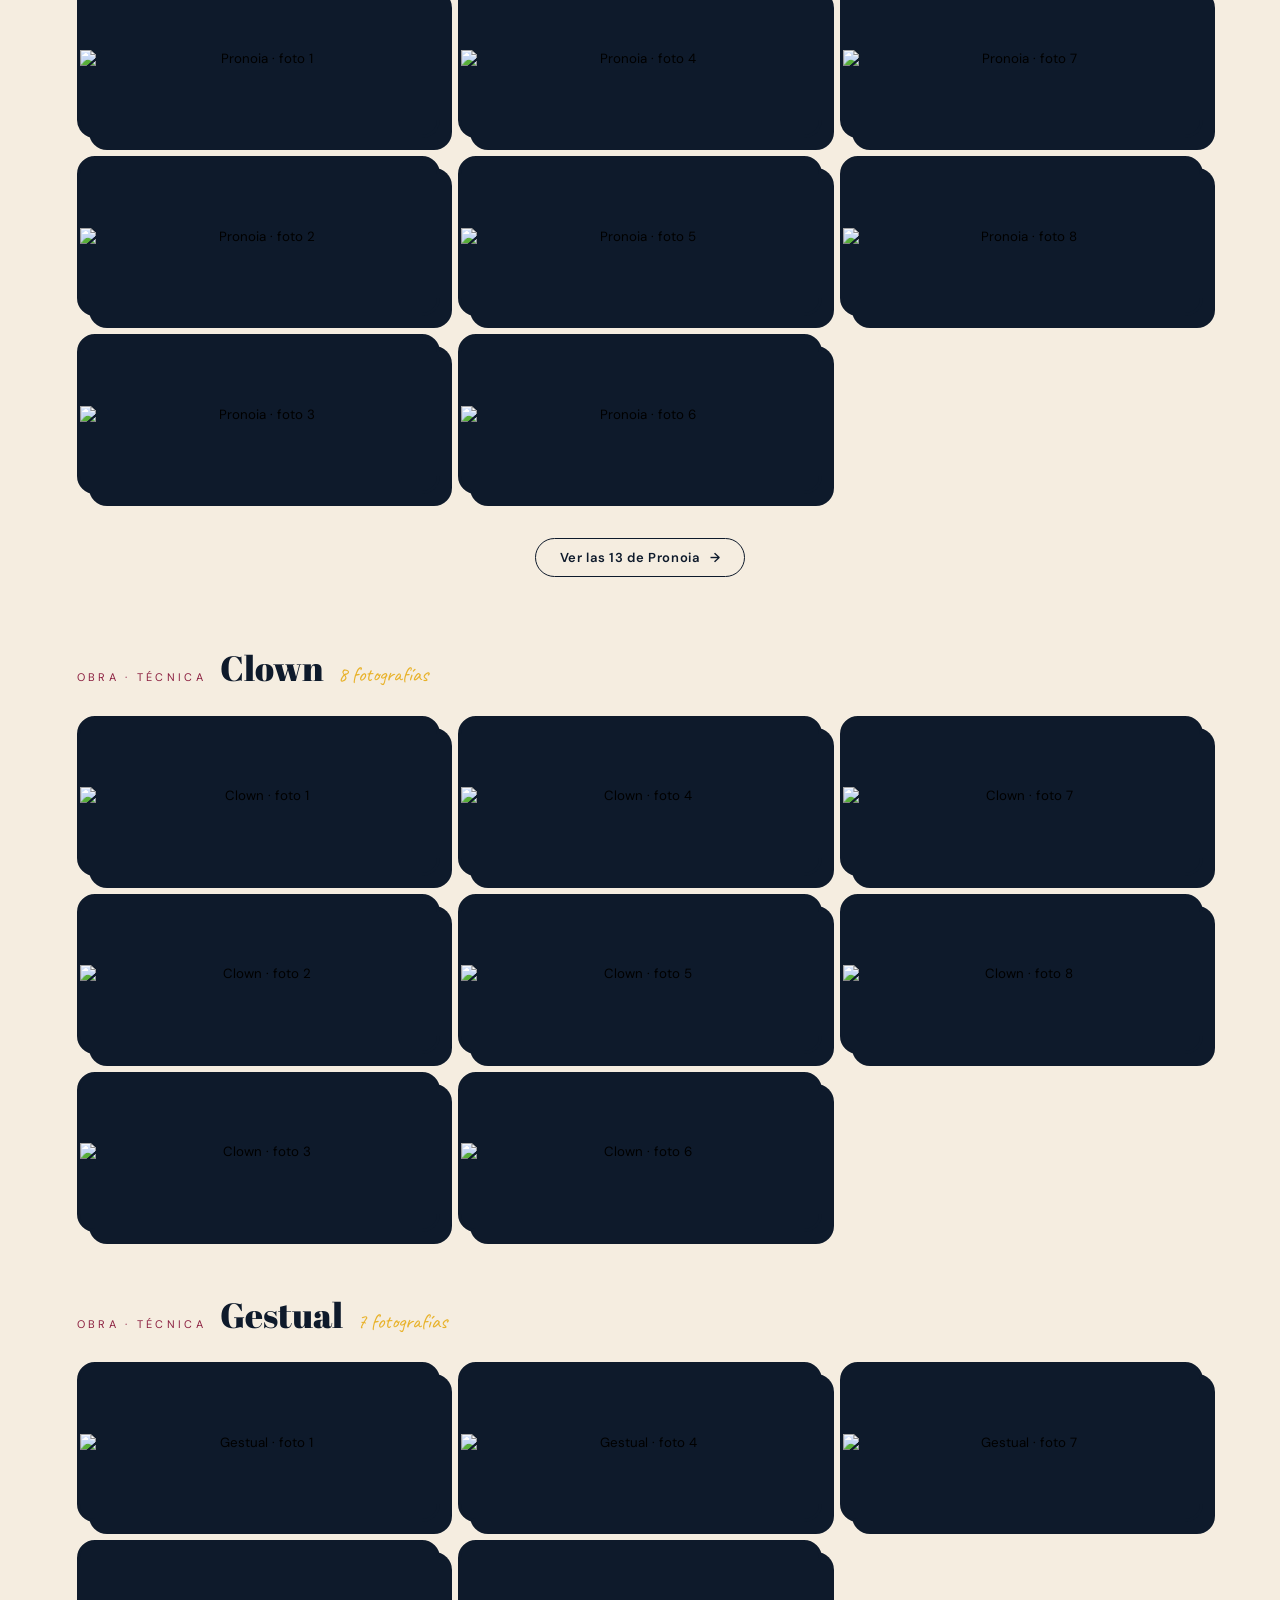
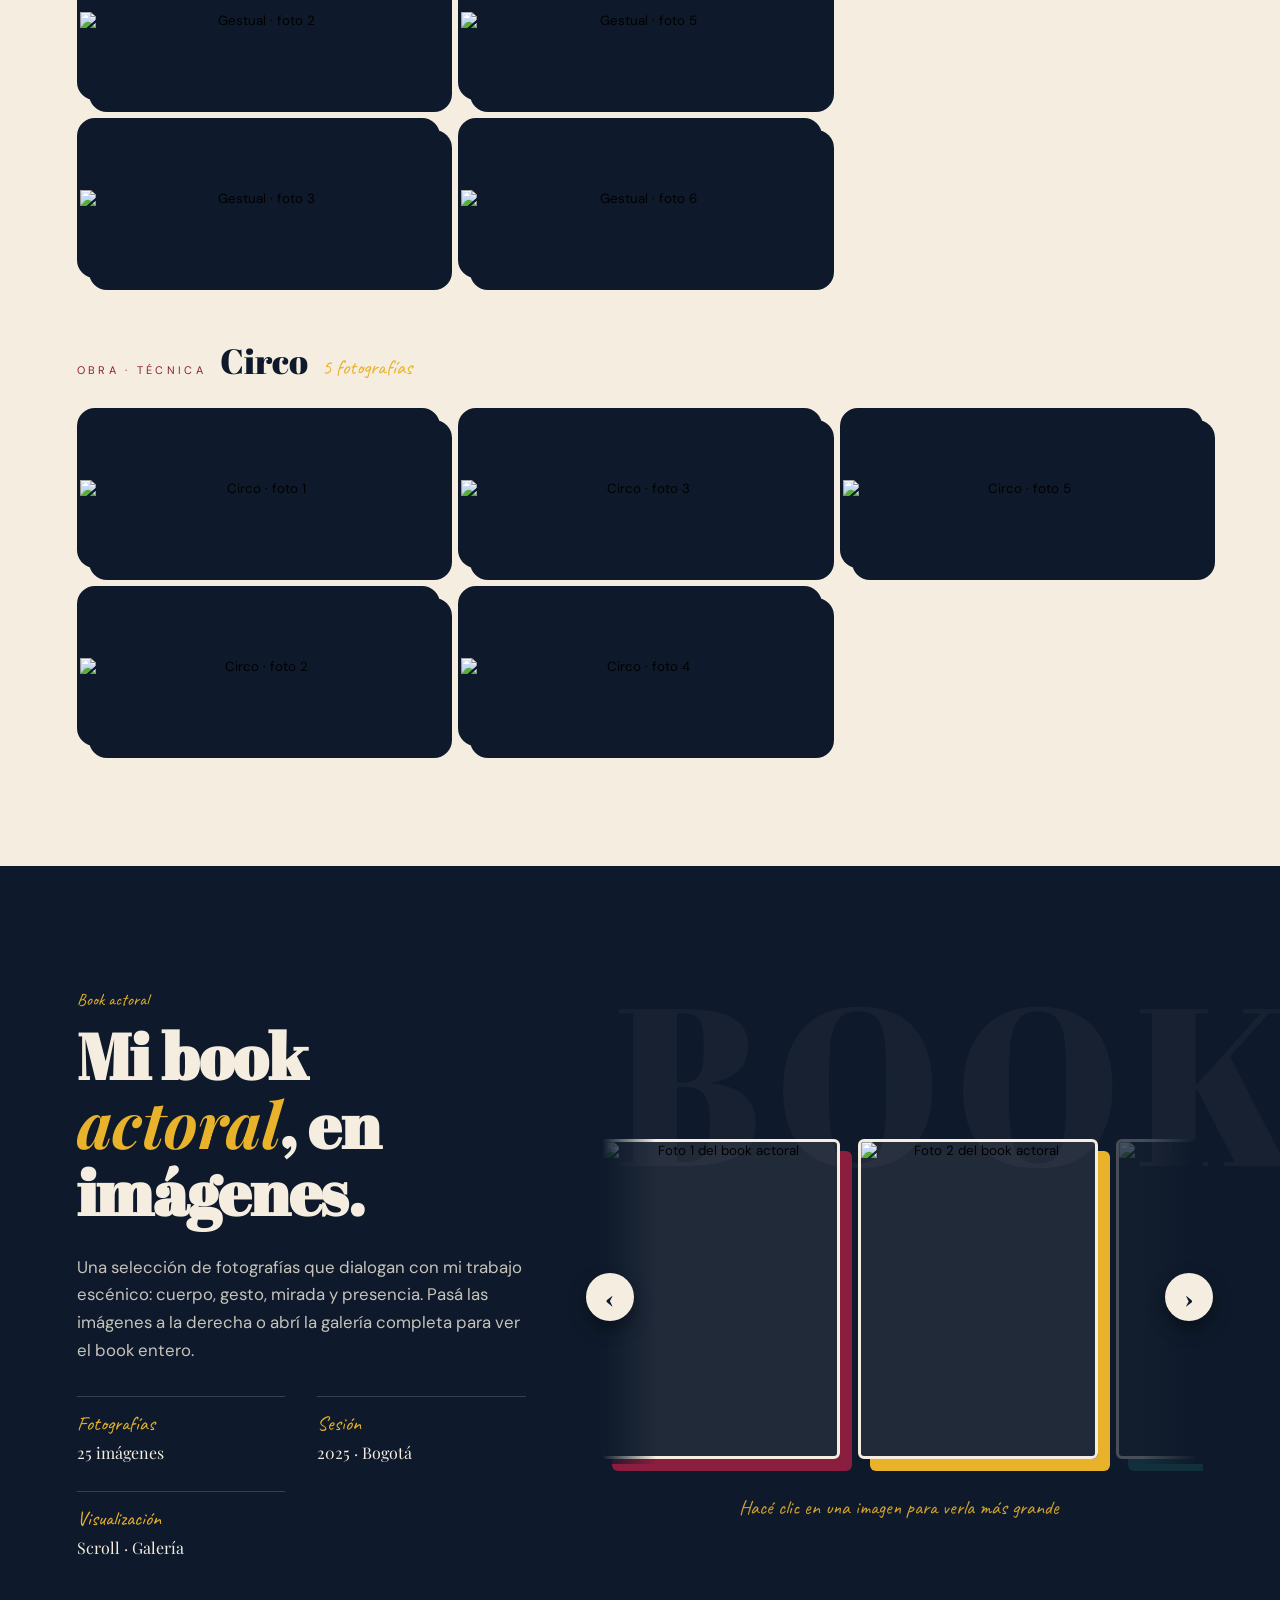
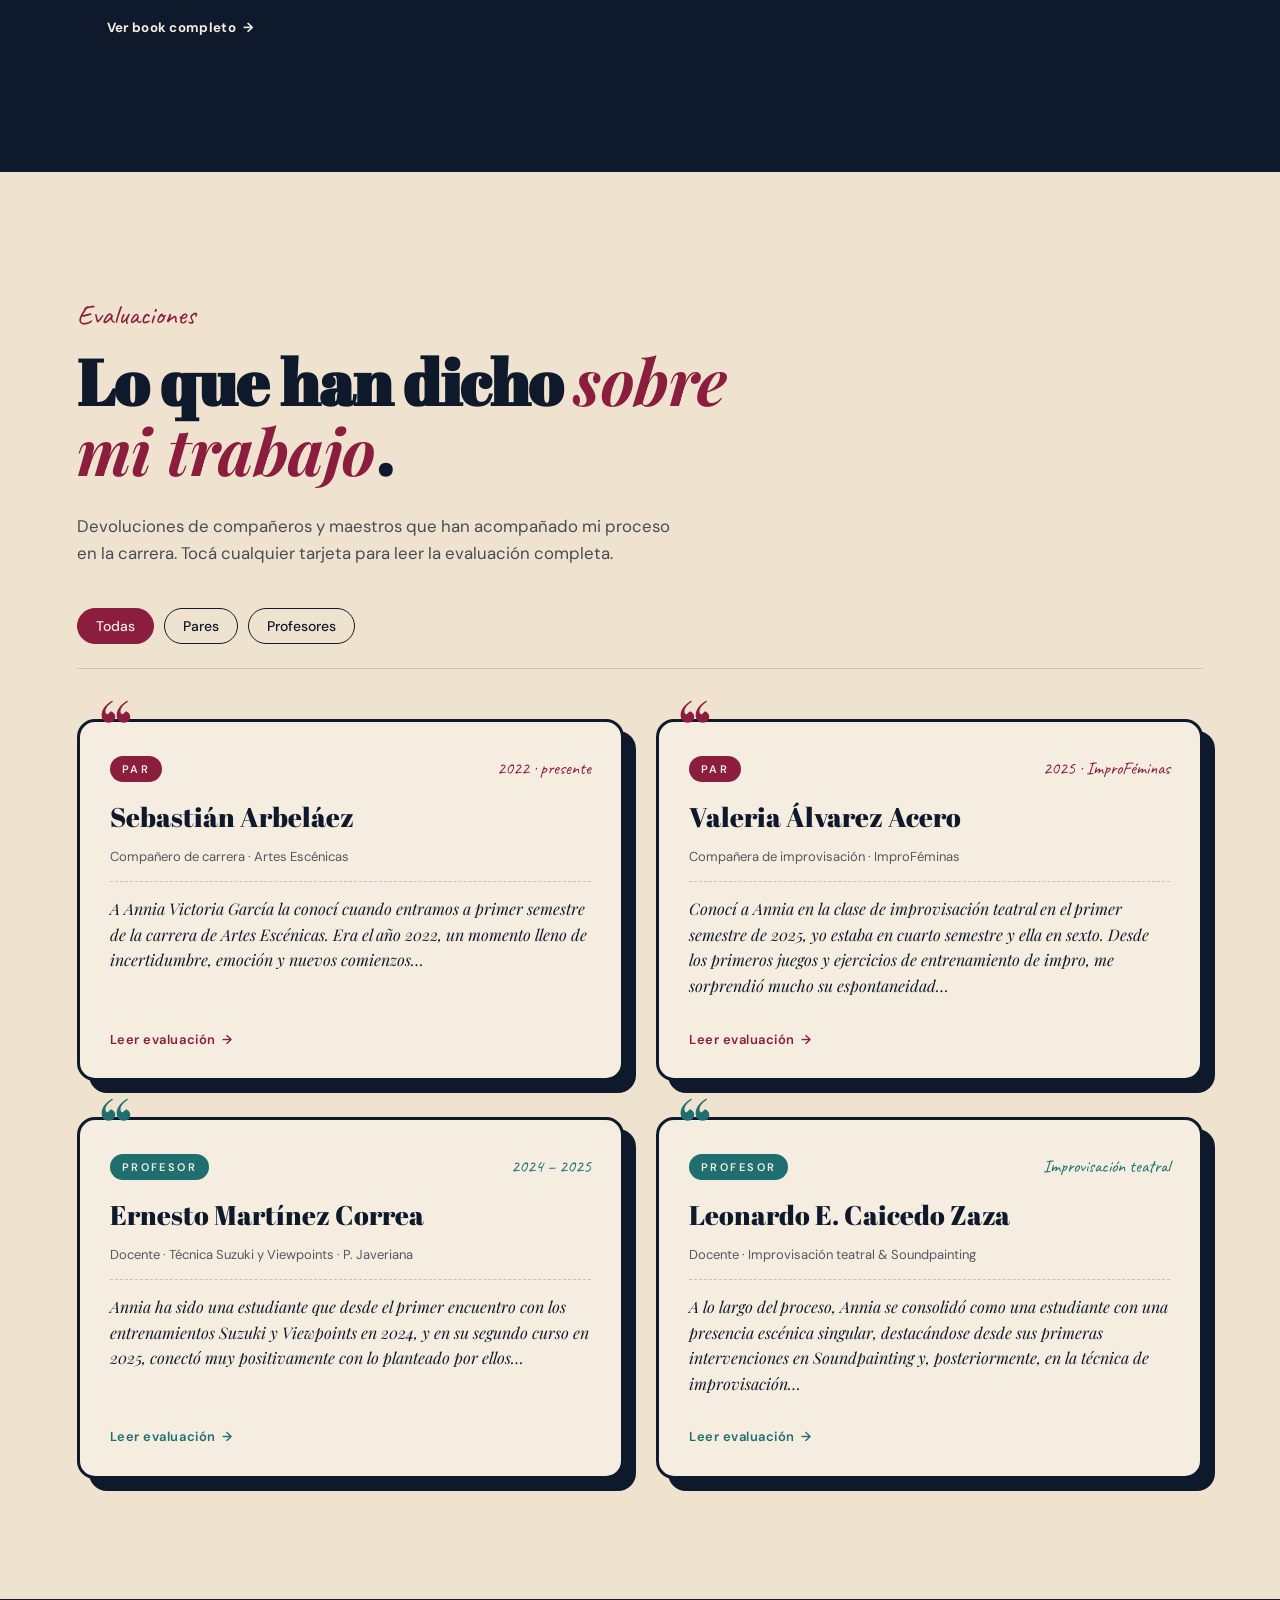
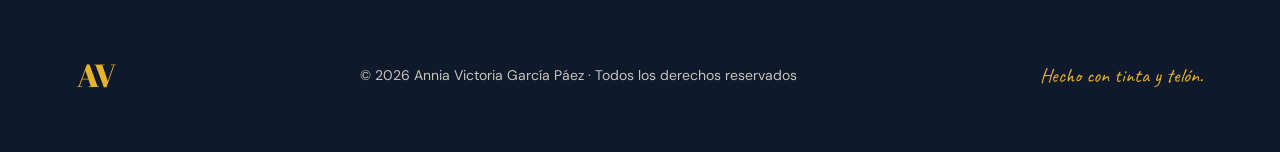
==== commit d041d144: "Add favicon SVG con la A del logo Reemplaza el papel en blanco por un favicon SVG que replica el .na" ====
--- a/expresivo/index.html
+++ b/expresivo/index.html
@@ -5,6 +5,9 @@
   <meta name="viewport" content="width=device-width, initial-scale=1.0" />
   <meta name="description" content="Portafolio teatral de Annia Victoria García Páez, actriz de teatro contemporáneo y clásico." />
   <title>Annia Victoria García Páez · Actriz de Teatro</title>
+
+  <link rel="icon" type="image/svg+xml" href="favicon.svg" />
+  <link rel="apple-touch-icon" href="favicon.svg" />
 
   <link rel="preconnect" href="https://fonts.googleapis.com" />
   <link rel="preconnect" href="https://fonts.gstatic.com" crossorigin />
--- a/expresivo/styles.css
+++ b/expresivo/styles.css
@@ -1172,7 +1172,9 @@
 }
 
 .gallery__more-wrap {
-  margin-top: 8px;
+  margin-top: 32px;
+  padding-top: 12px;
+  padding-bottom: 8px;
   text-align: center;
 }
 
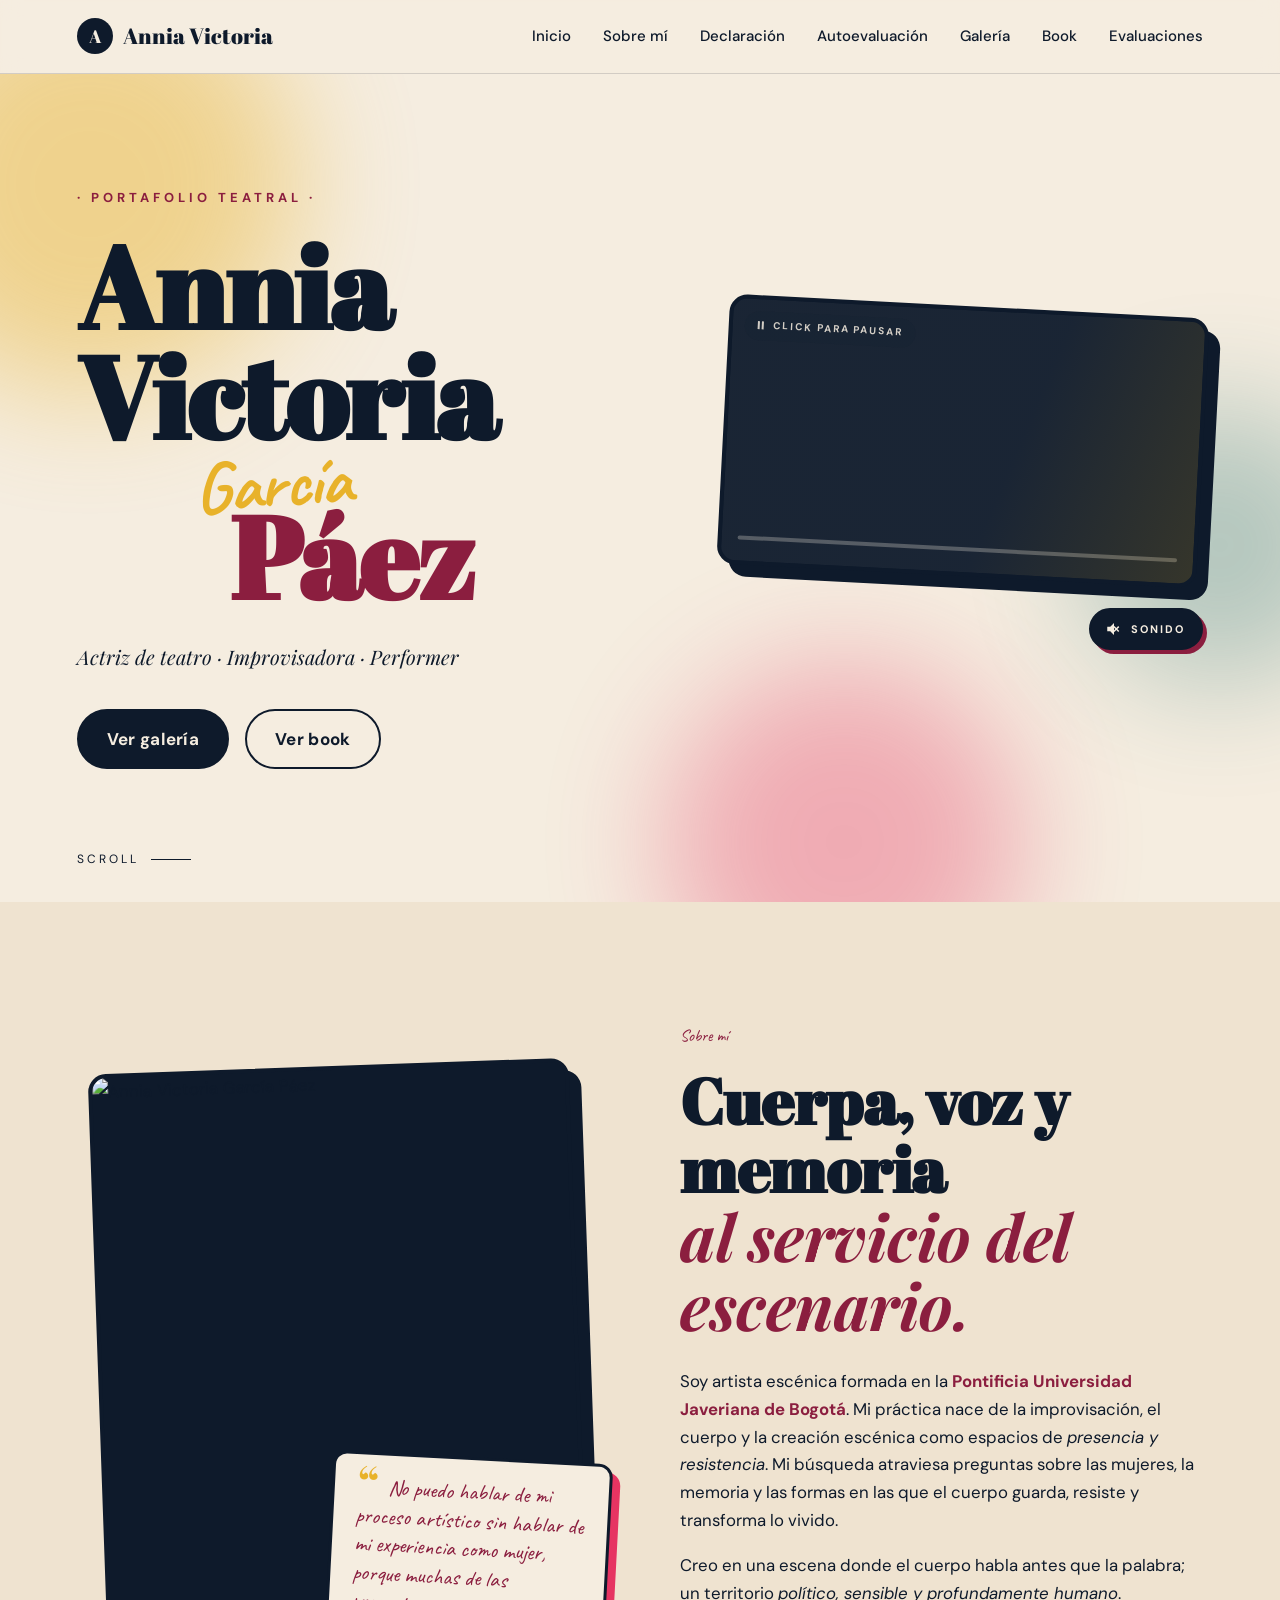
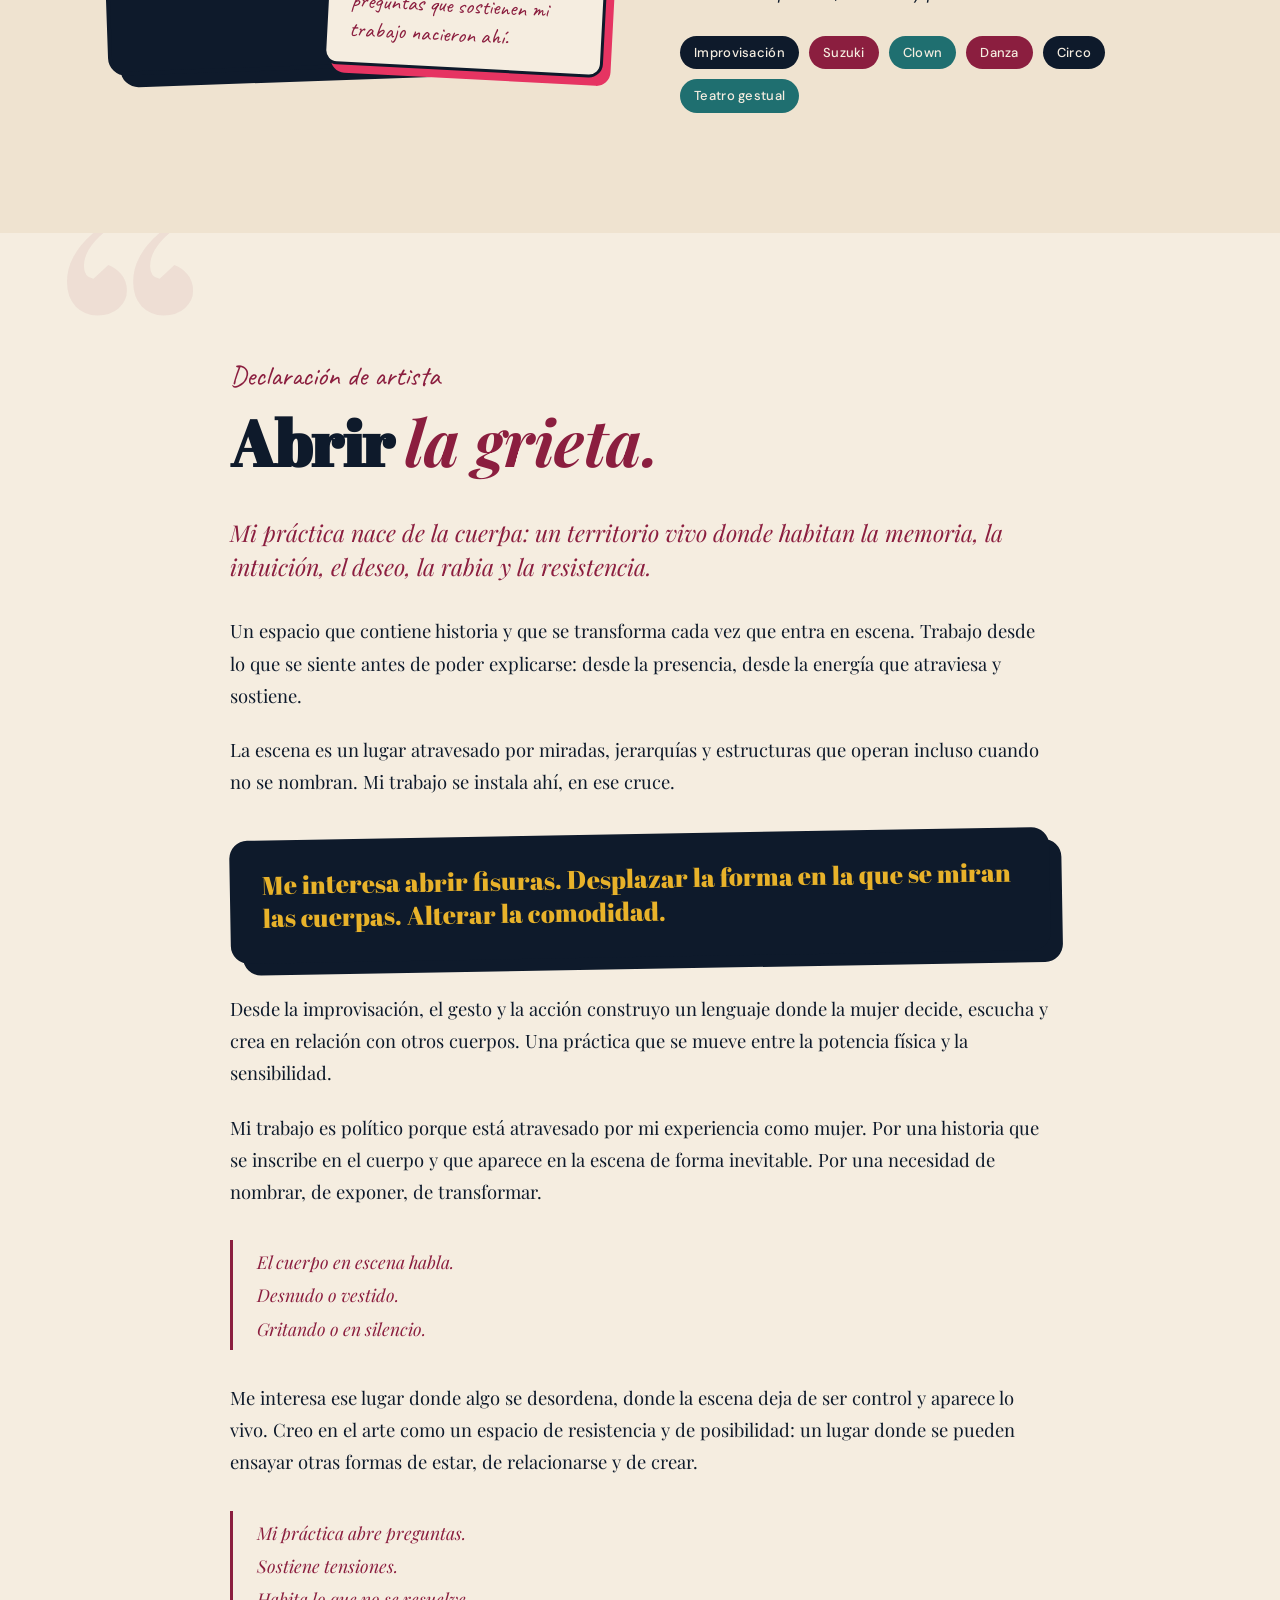
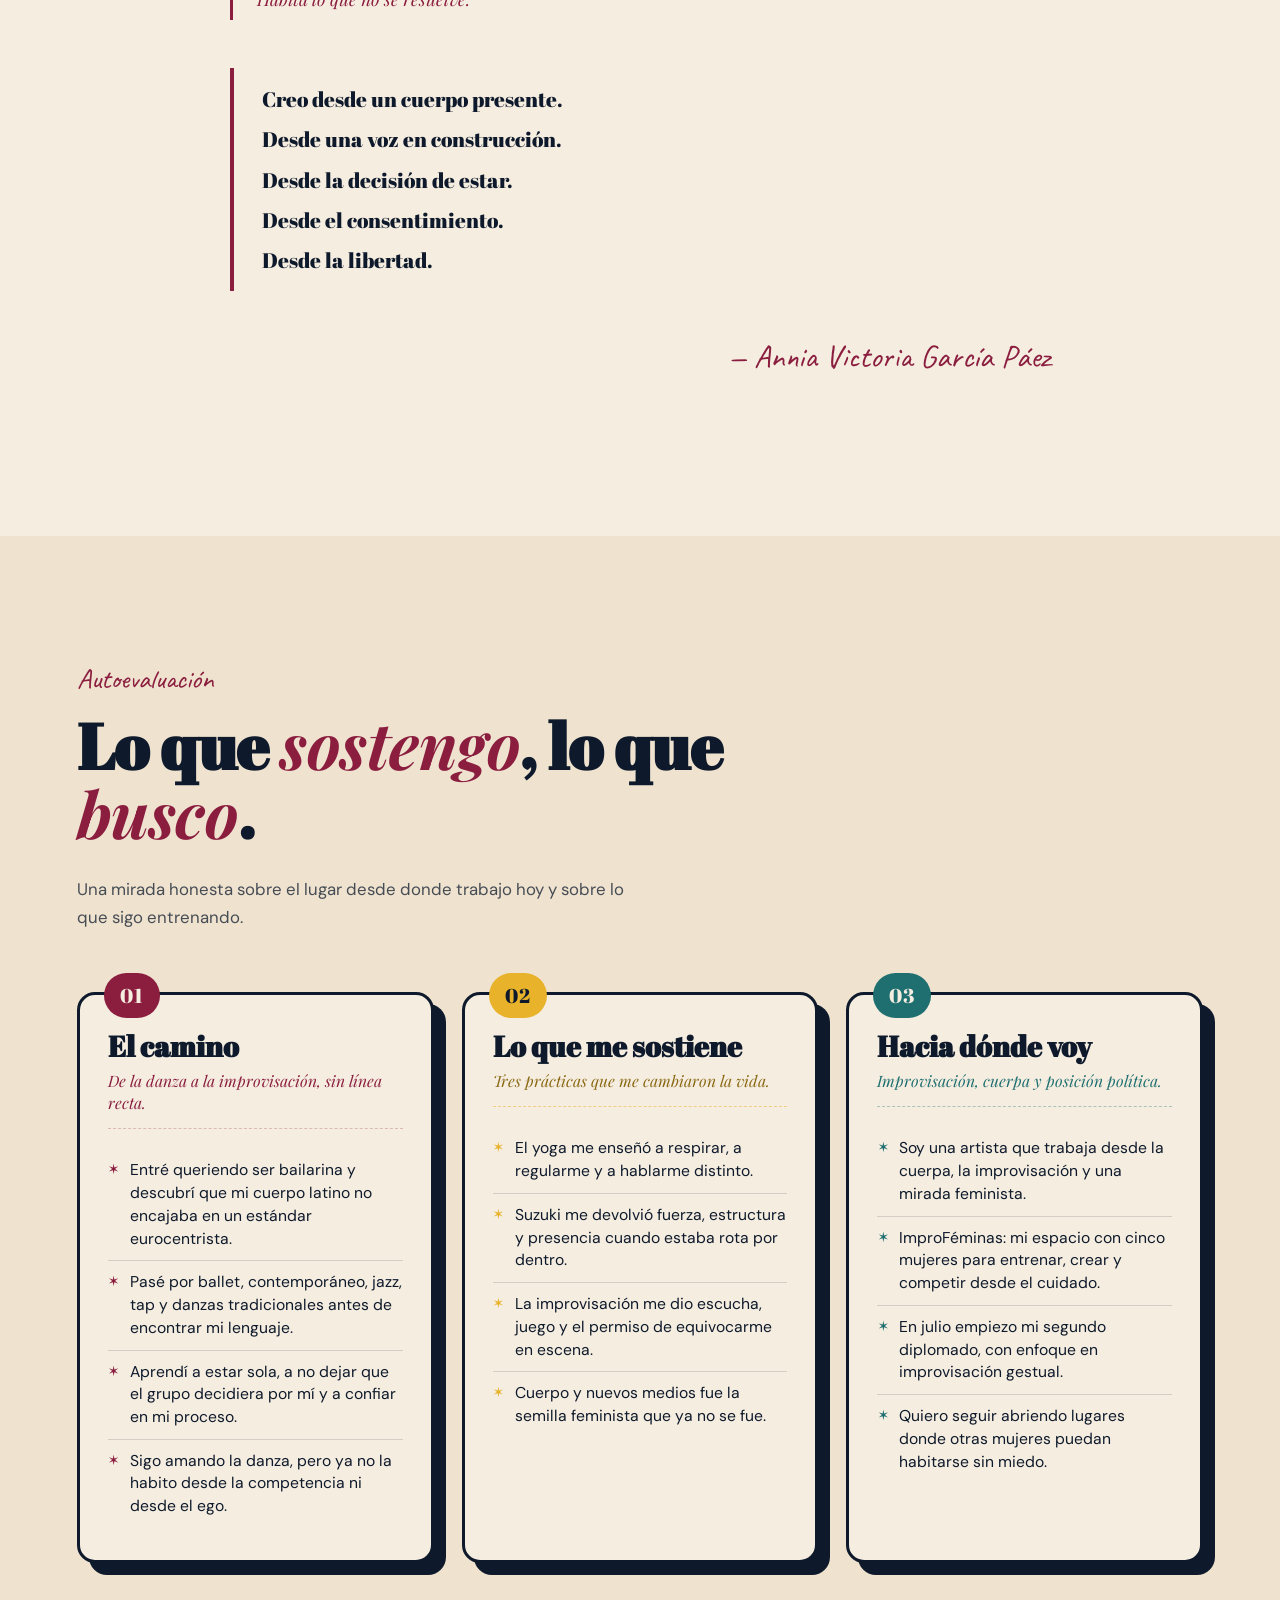
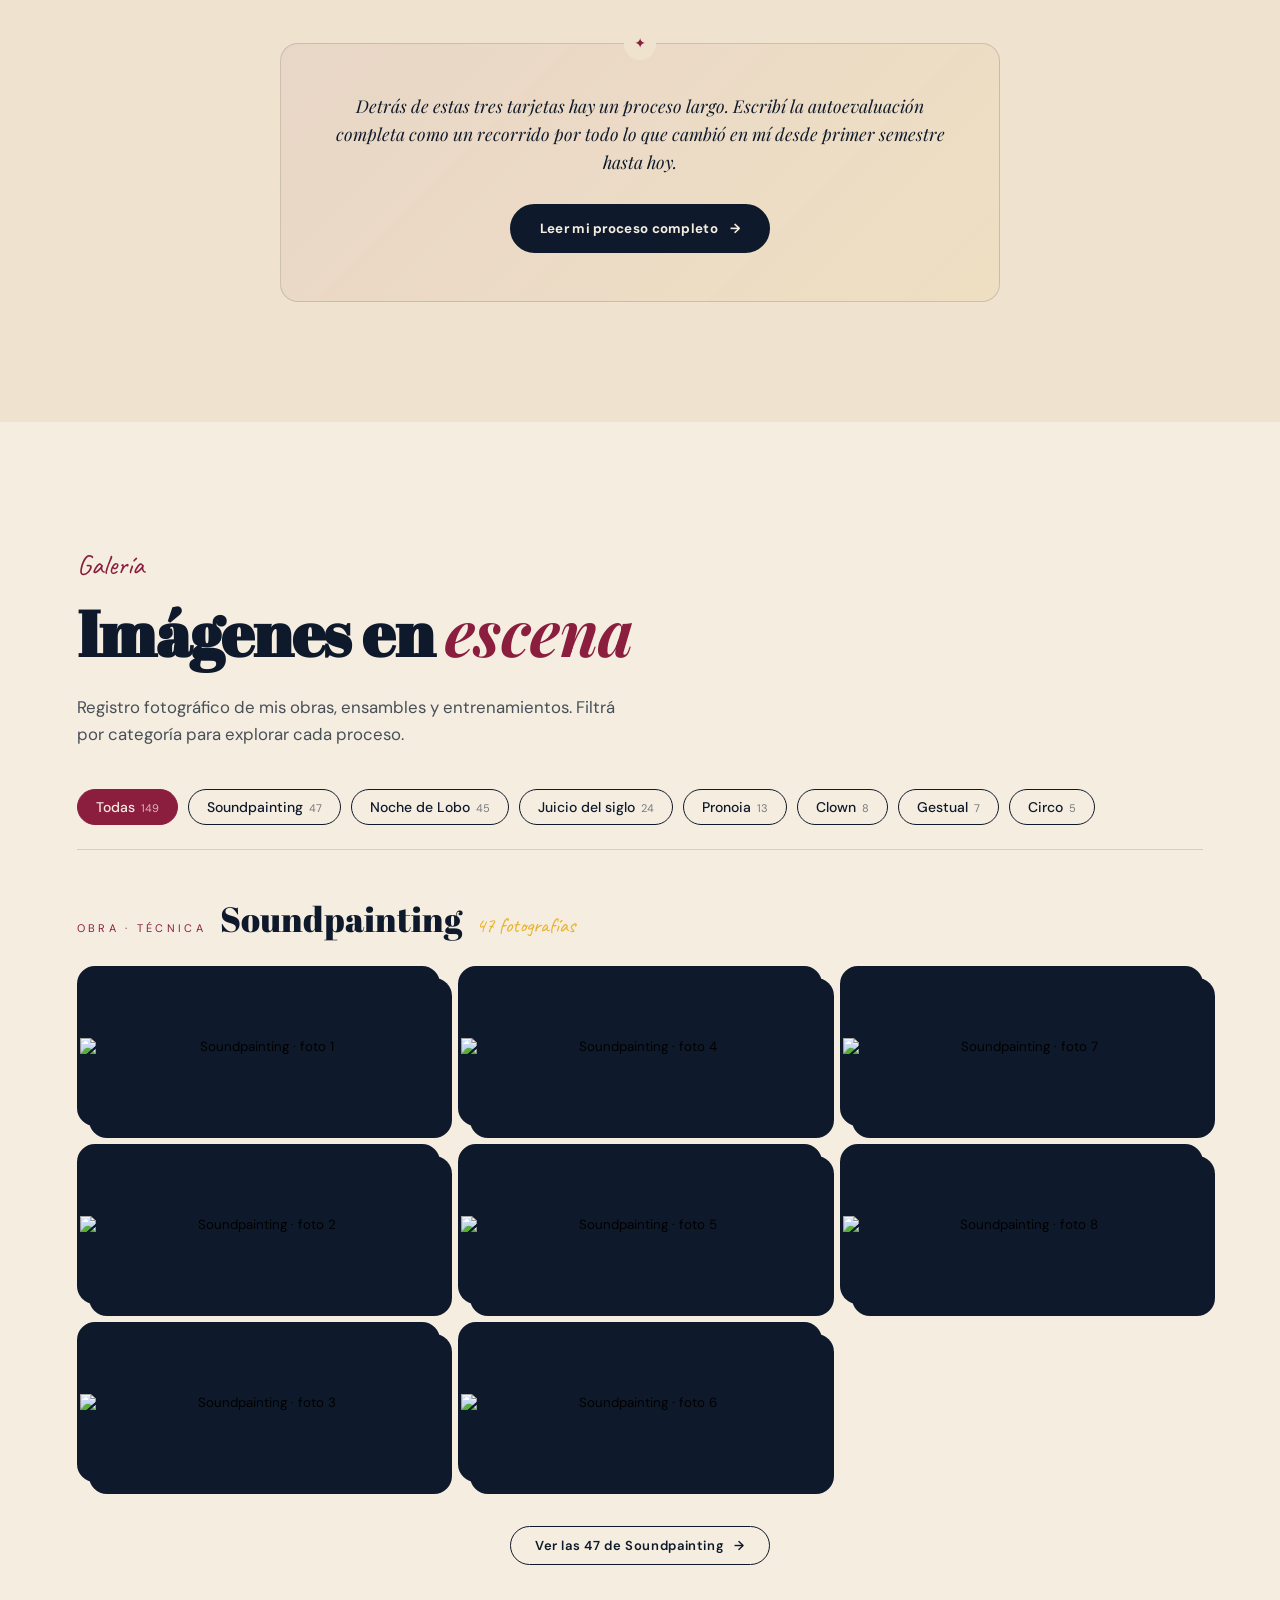
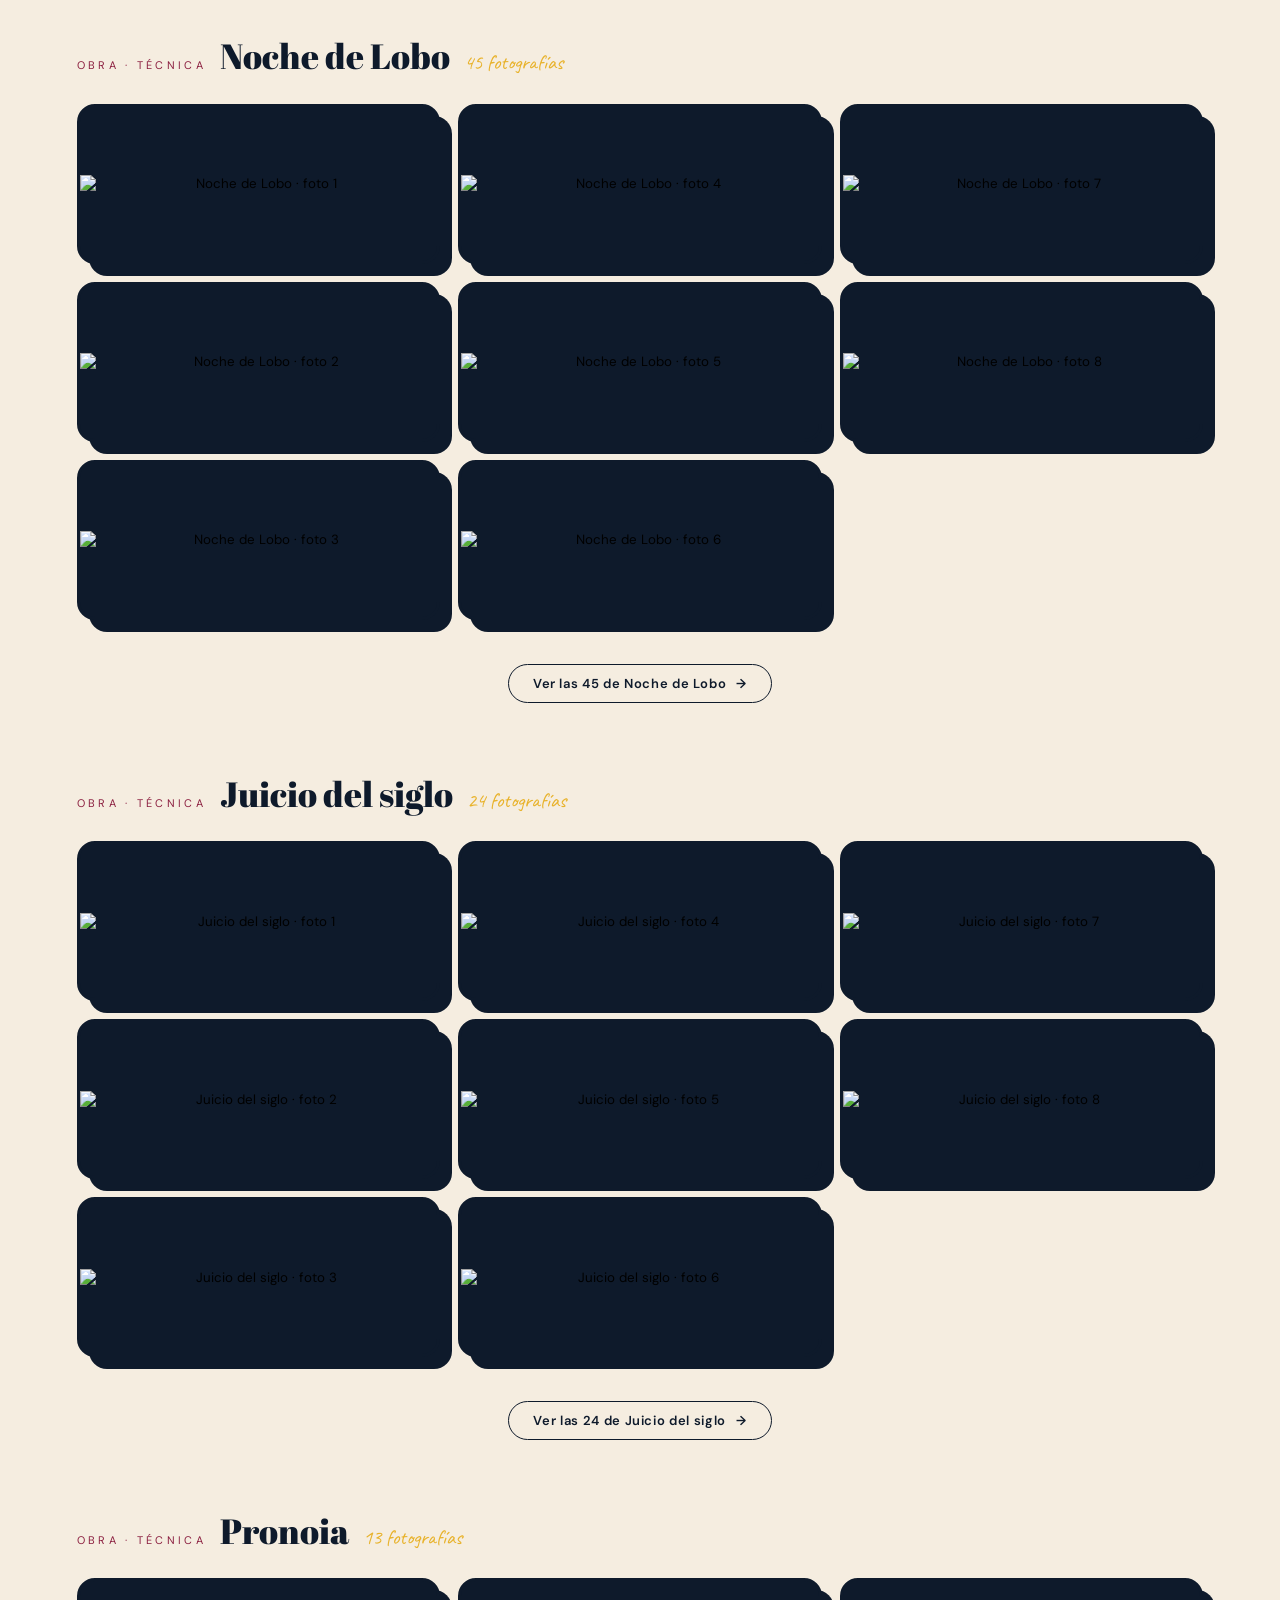
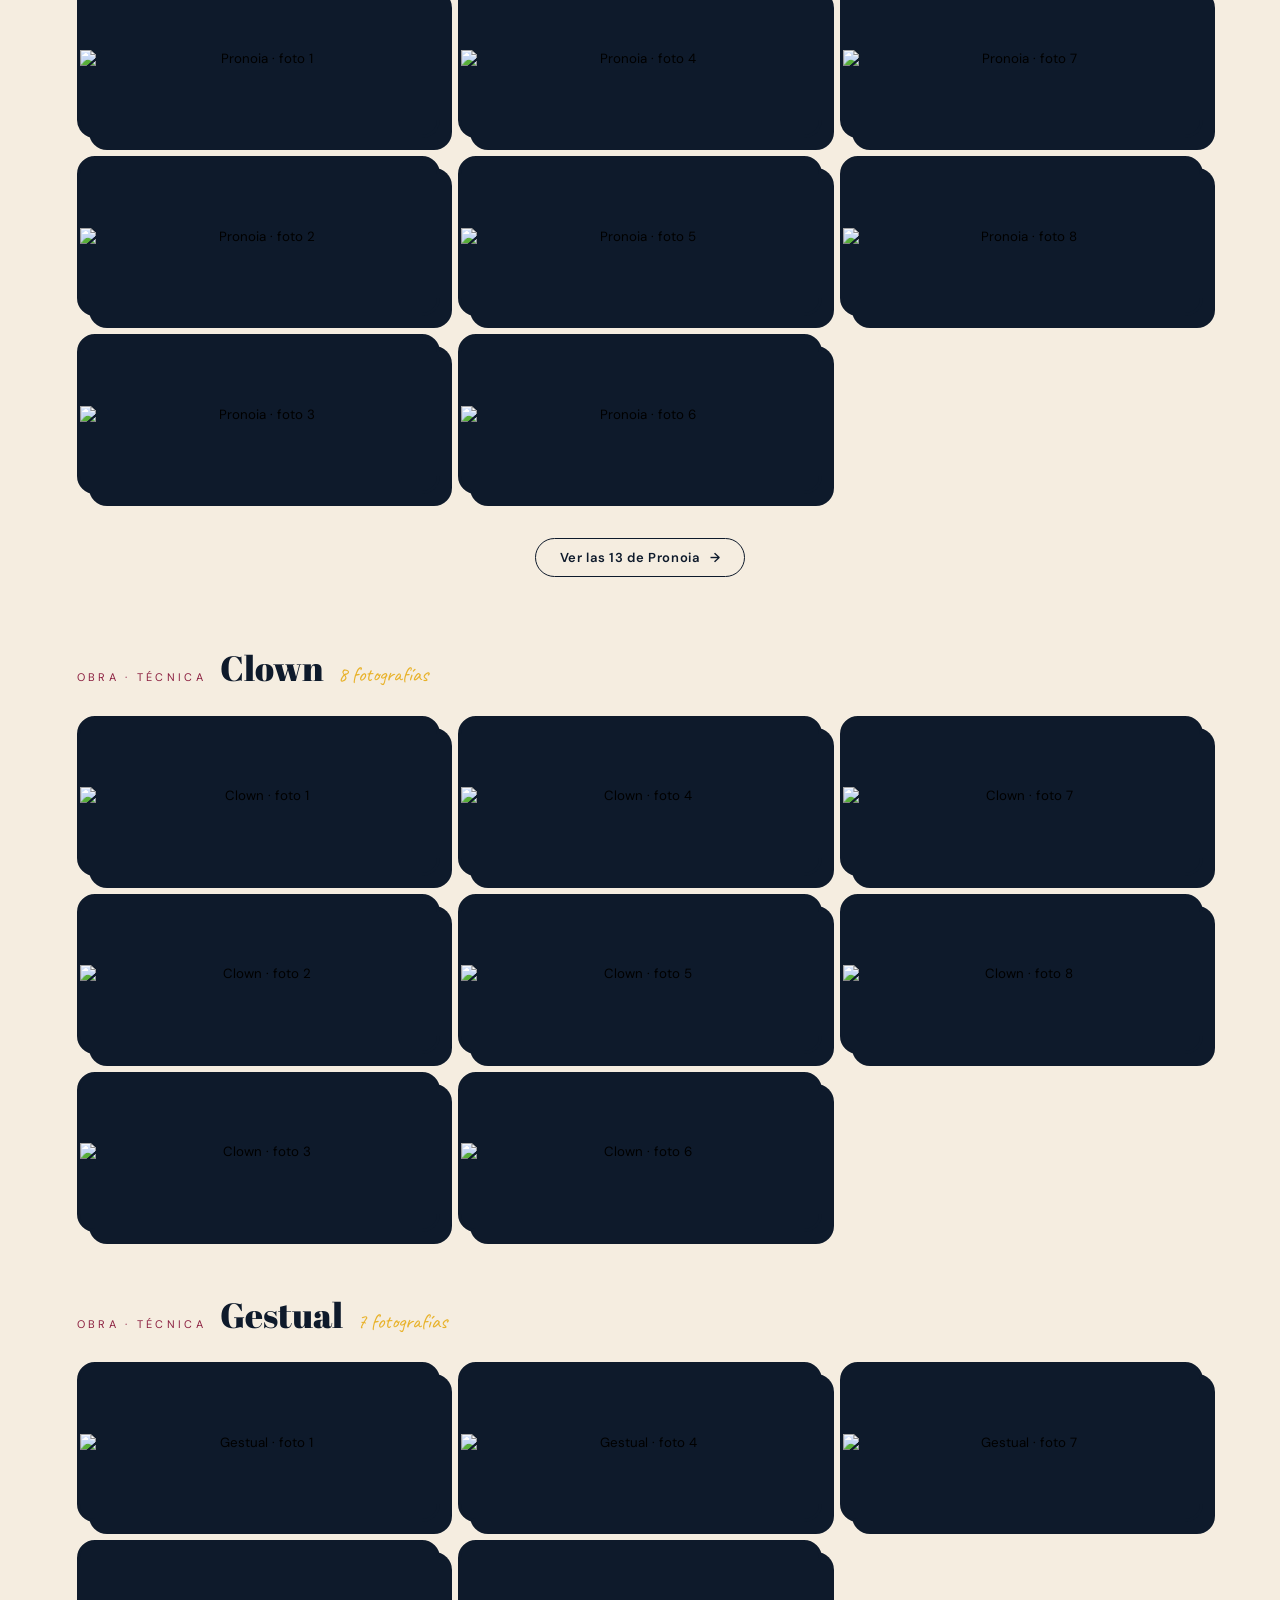
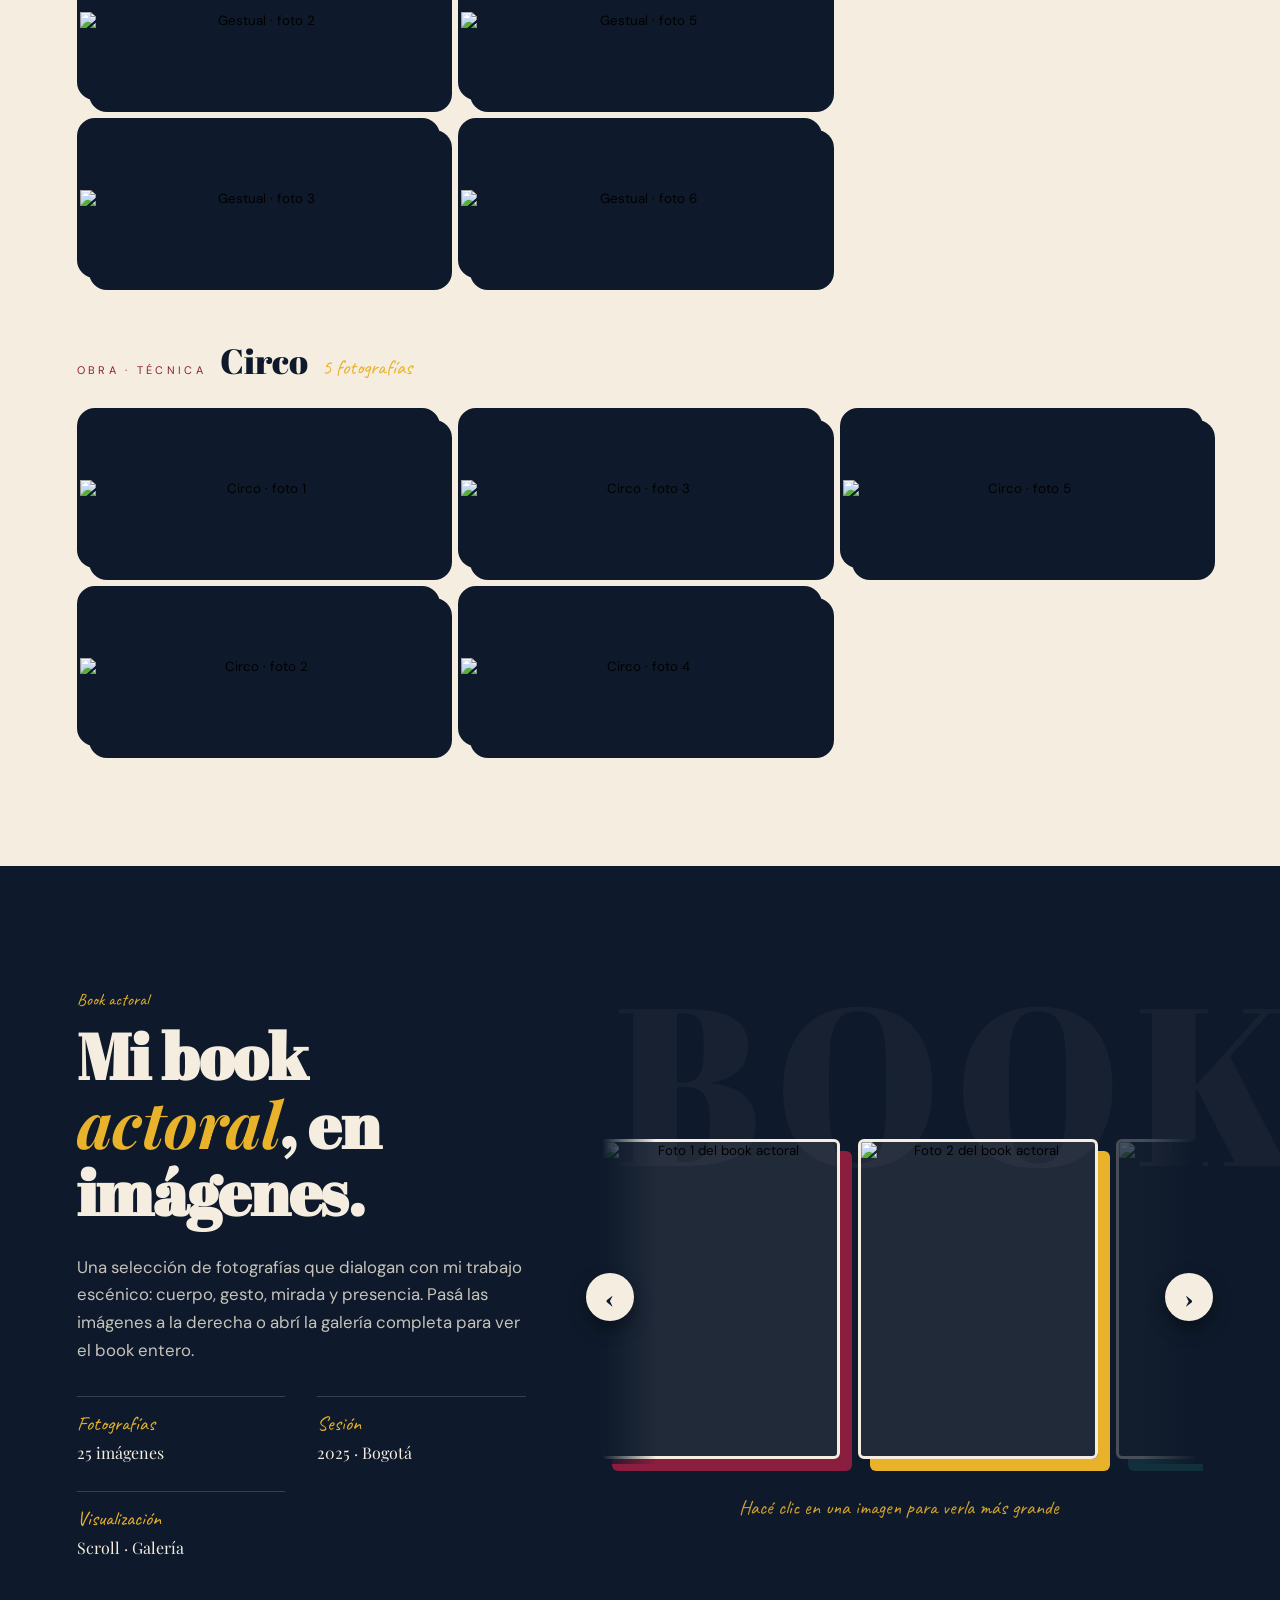
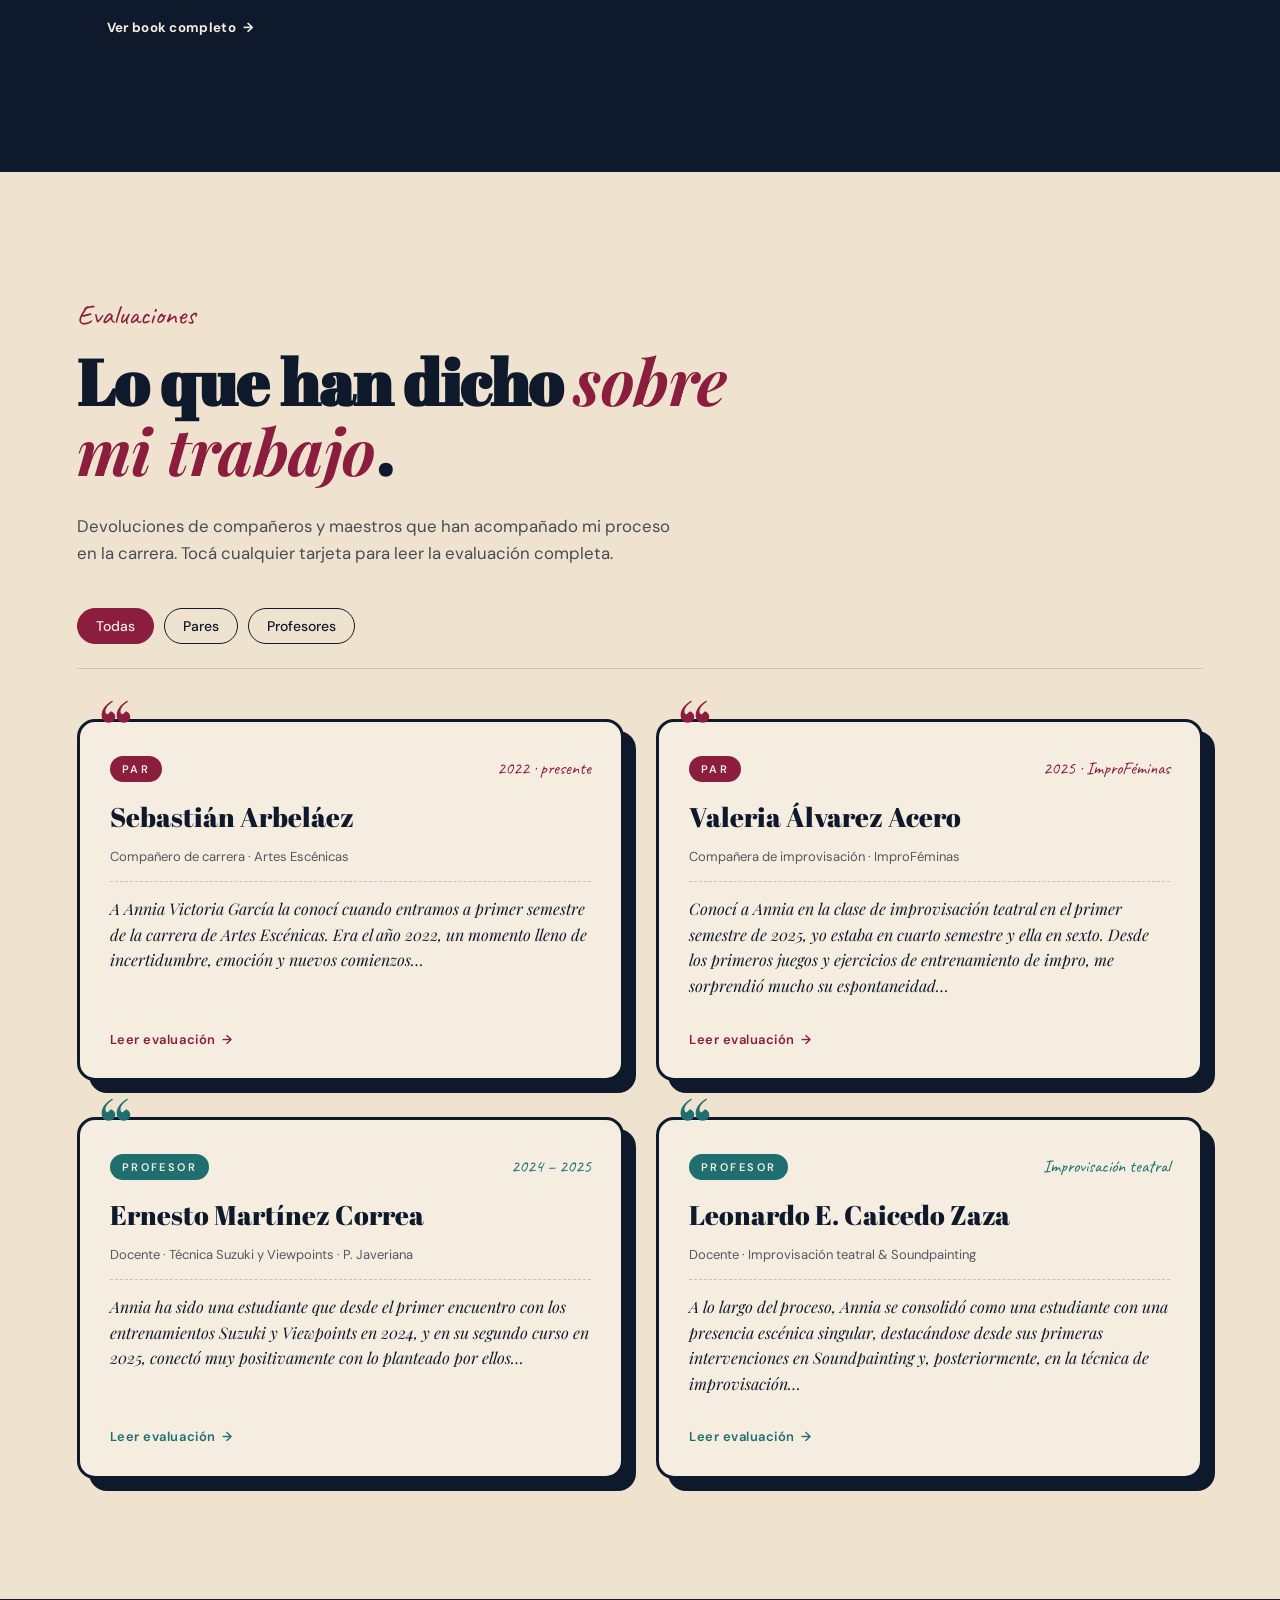
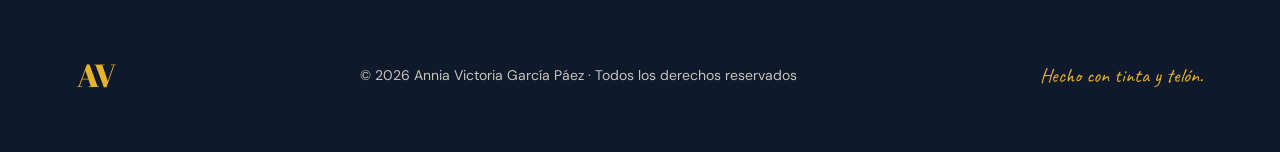
==== commit 22d384be: "Cuerpaaa" ====
--- a/expresivo/index.html
+++ b/expresivo/index.html
@@ -13,7 +13,7 @@
   <link rel="preconnect" href="https://fonts.gstatic.com" crossorigin />
   <link href="https://fonts.googleapis.com/css2?family=Abril+Fatface&family=Caveat:wght@500;700&family=DM+Sans:wght@400;500;700&family=Playfair+Display:ital,wght@0,400;0,700;1,400&display=swap" rel="stylesheet" />
 
-  <link rel="stylesheet" href="styles.css" />
+  <link rel="stylesheet" href="styles.css"  />
 </head>
 <body>
 
@@ -135,7 +135,7 @@
 
         <div class="about__text">
           <p class="section__kicker">Sobre mí</p>
-          <h2 class="section__title">Cuerpo, voz y memoria<br/><em>al servicio del escenario.</em></h2>
+          <h2 class="section__title">Cuerpa, voz y memoria<br/><em>al servicio del escenario.</em></h2>
 
           <p>
             Soy artista escénica formada en la <strong>Pontificia Universidad
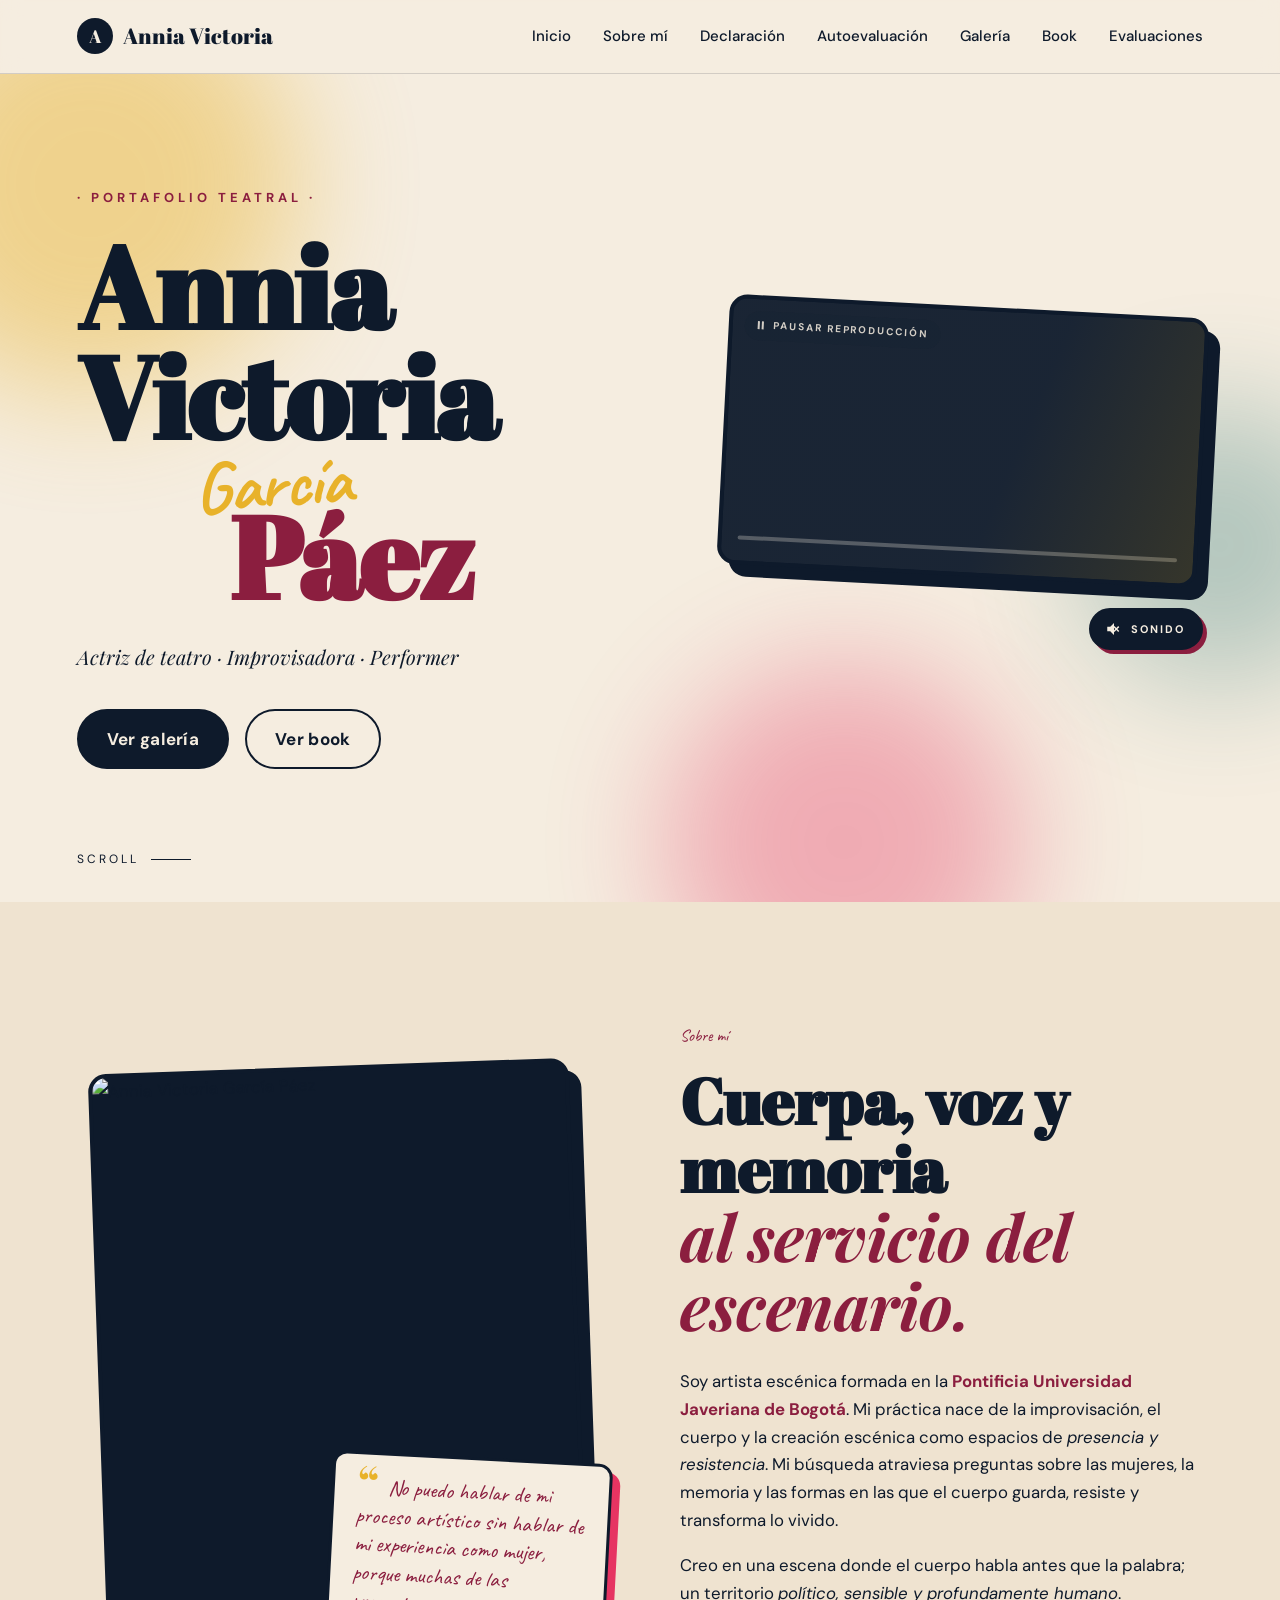
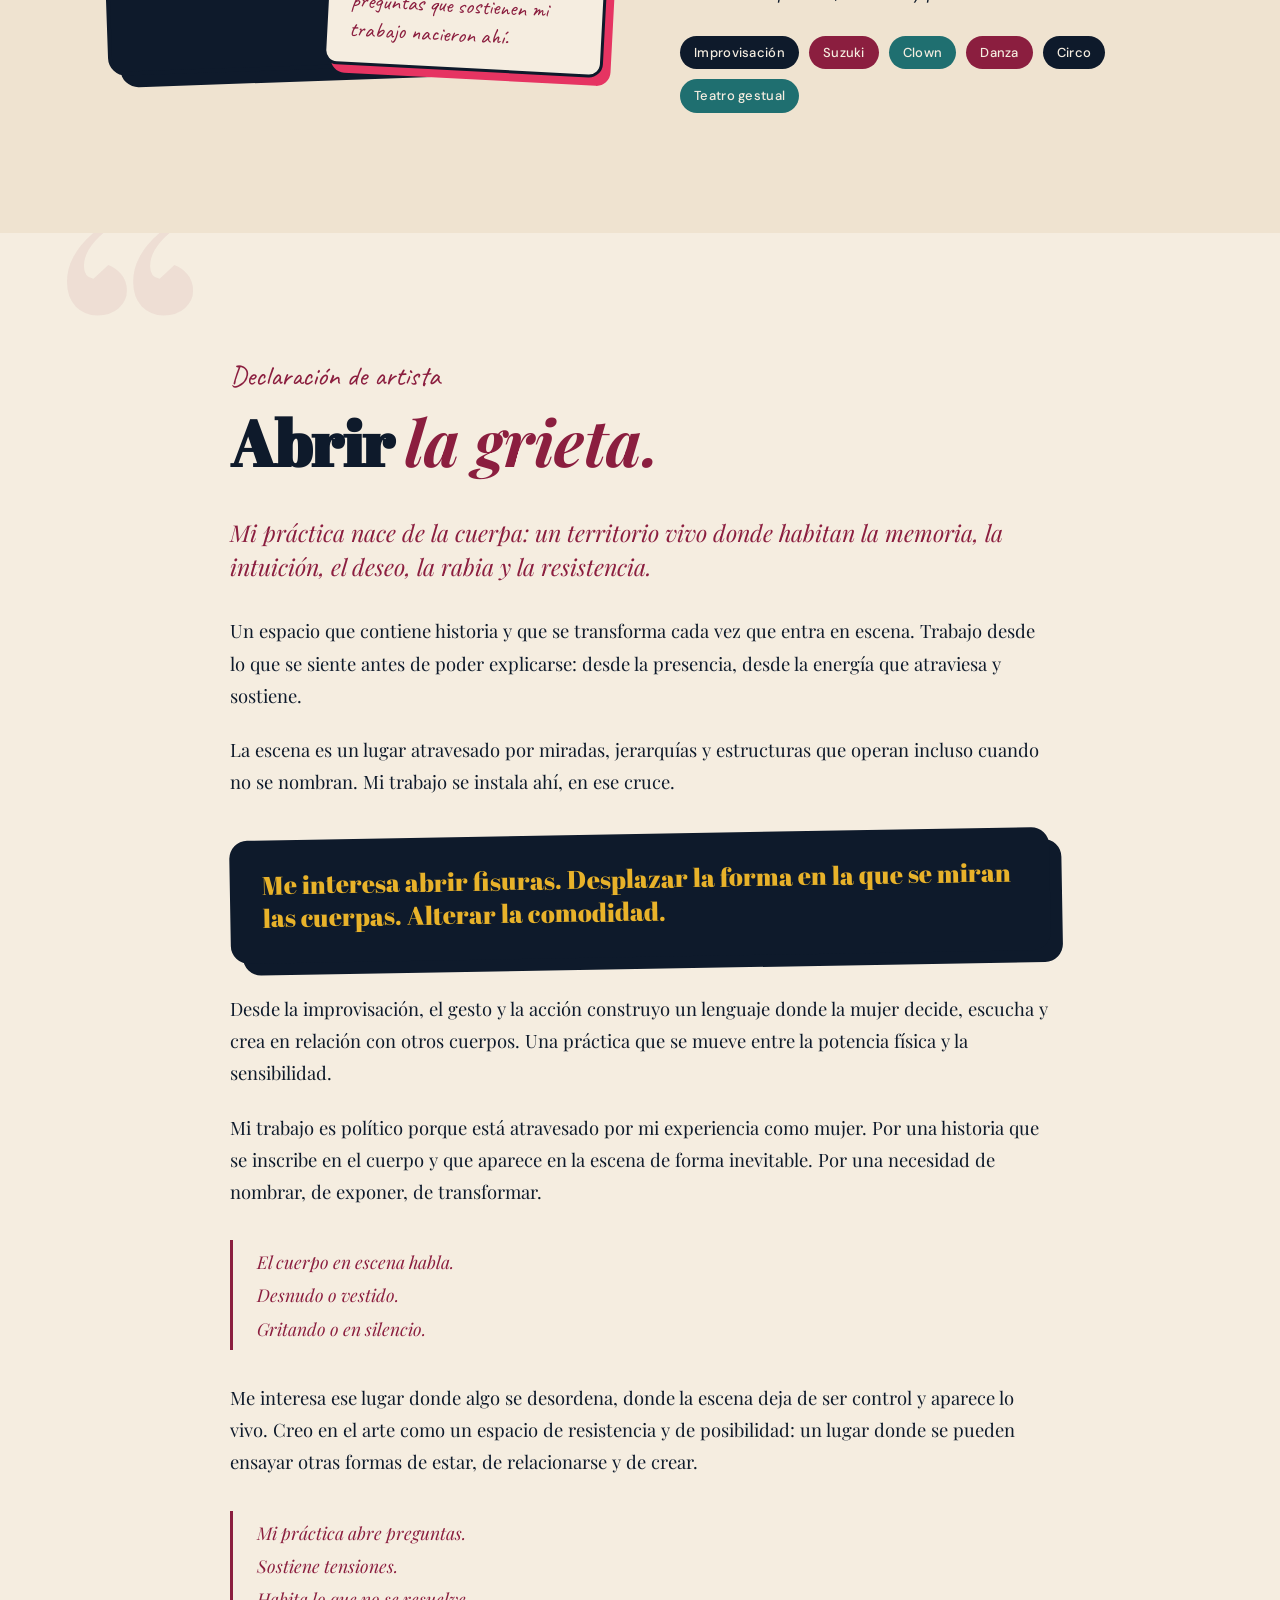
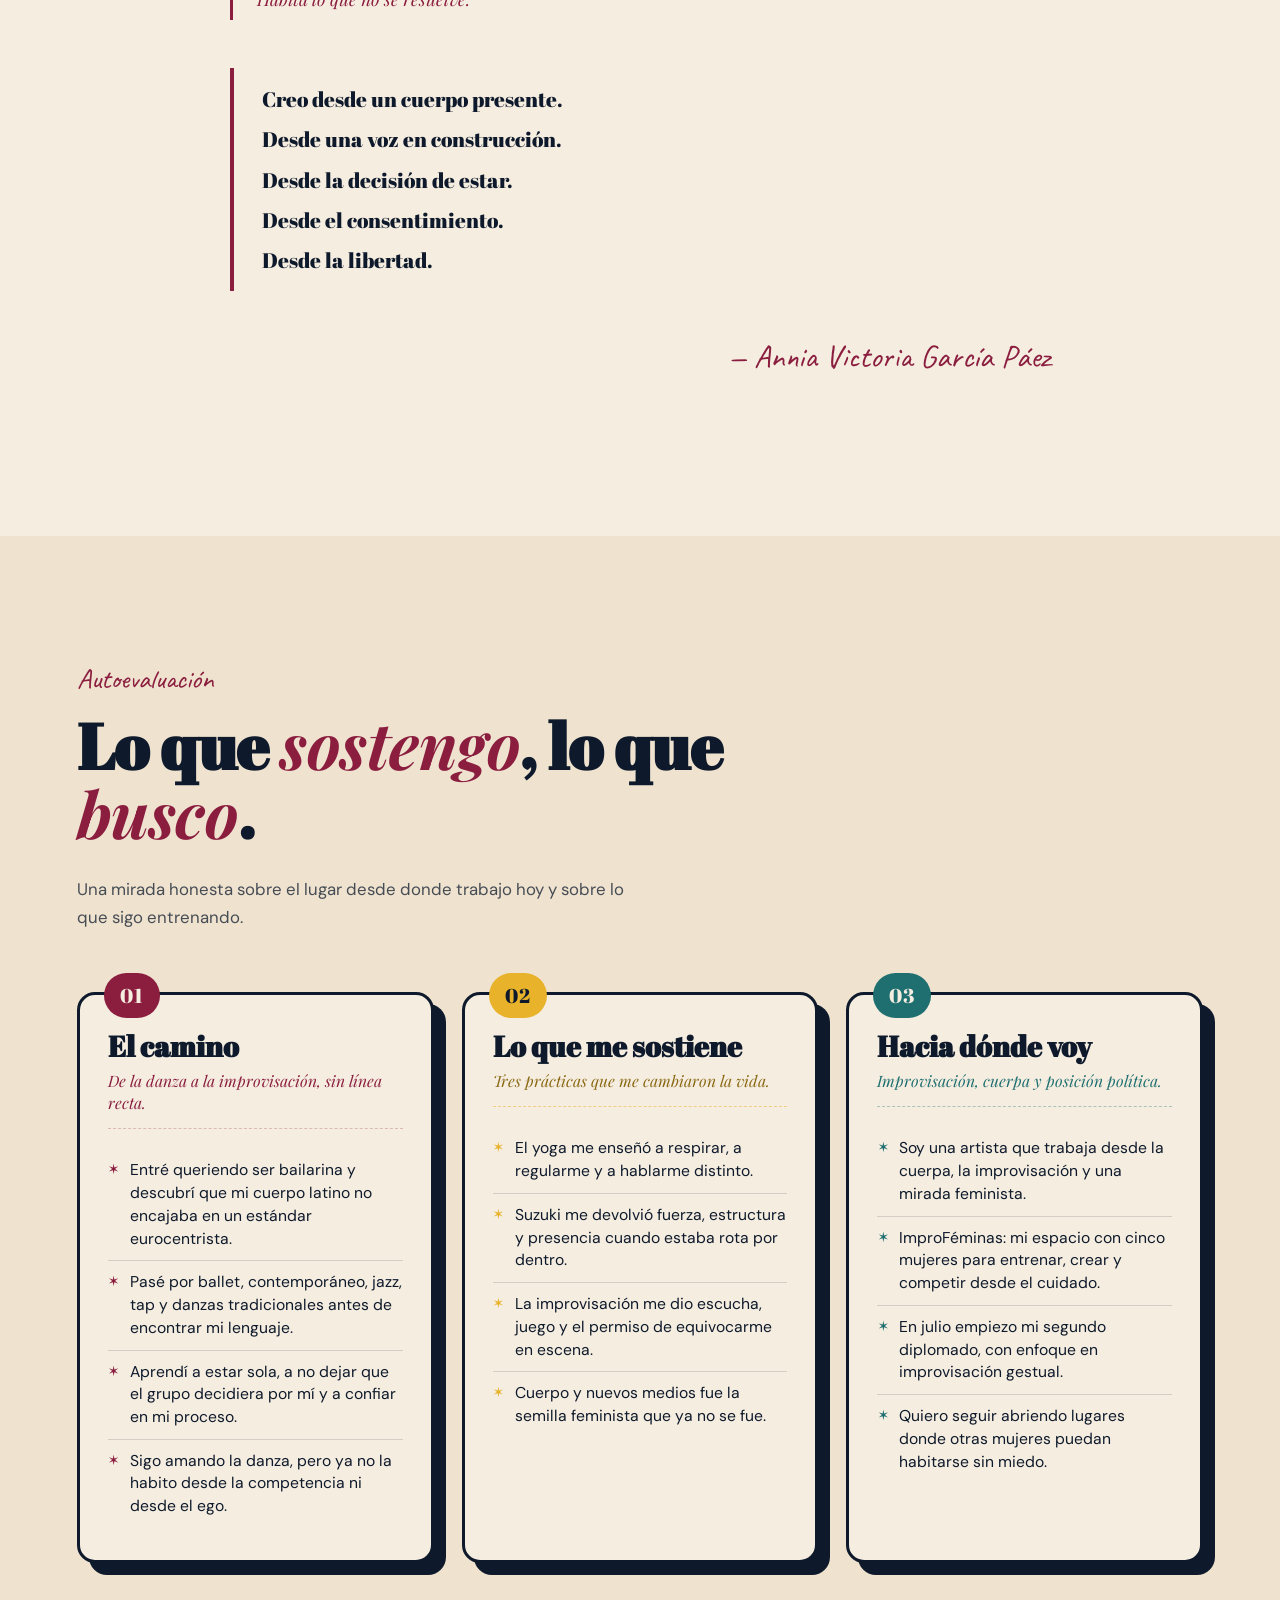
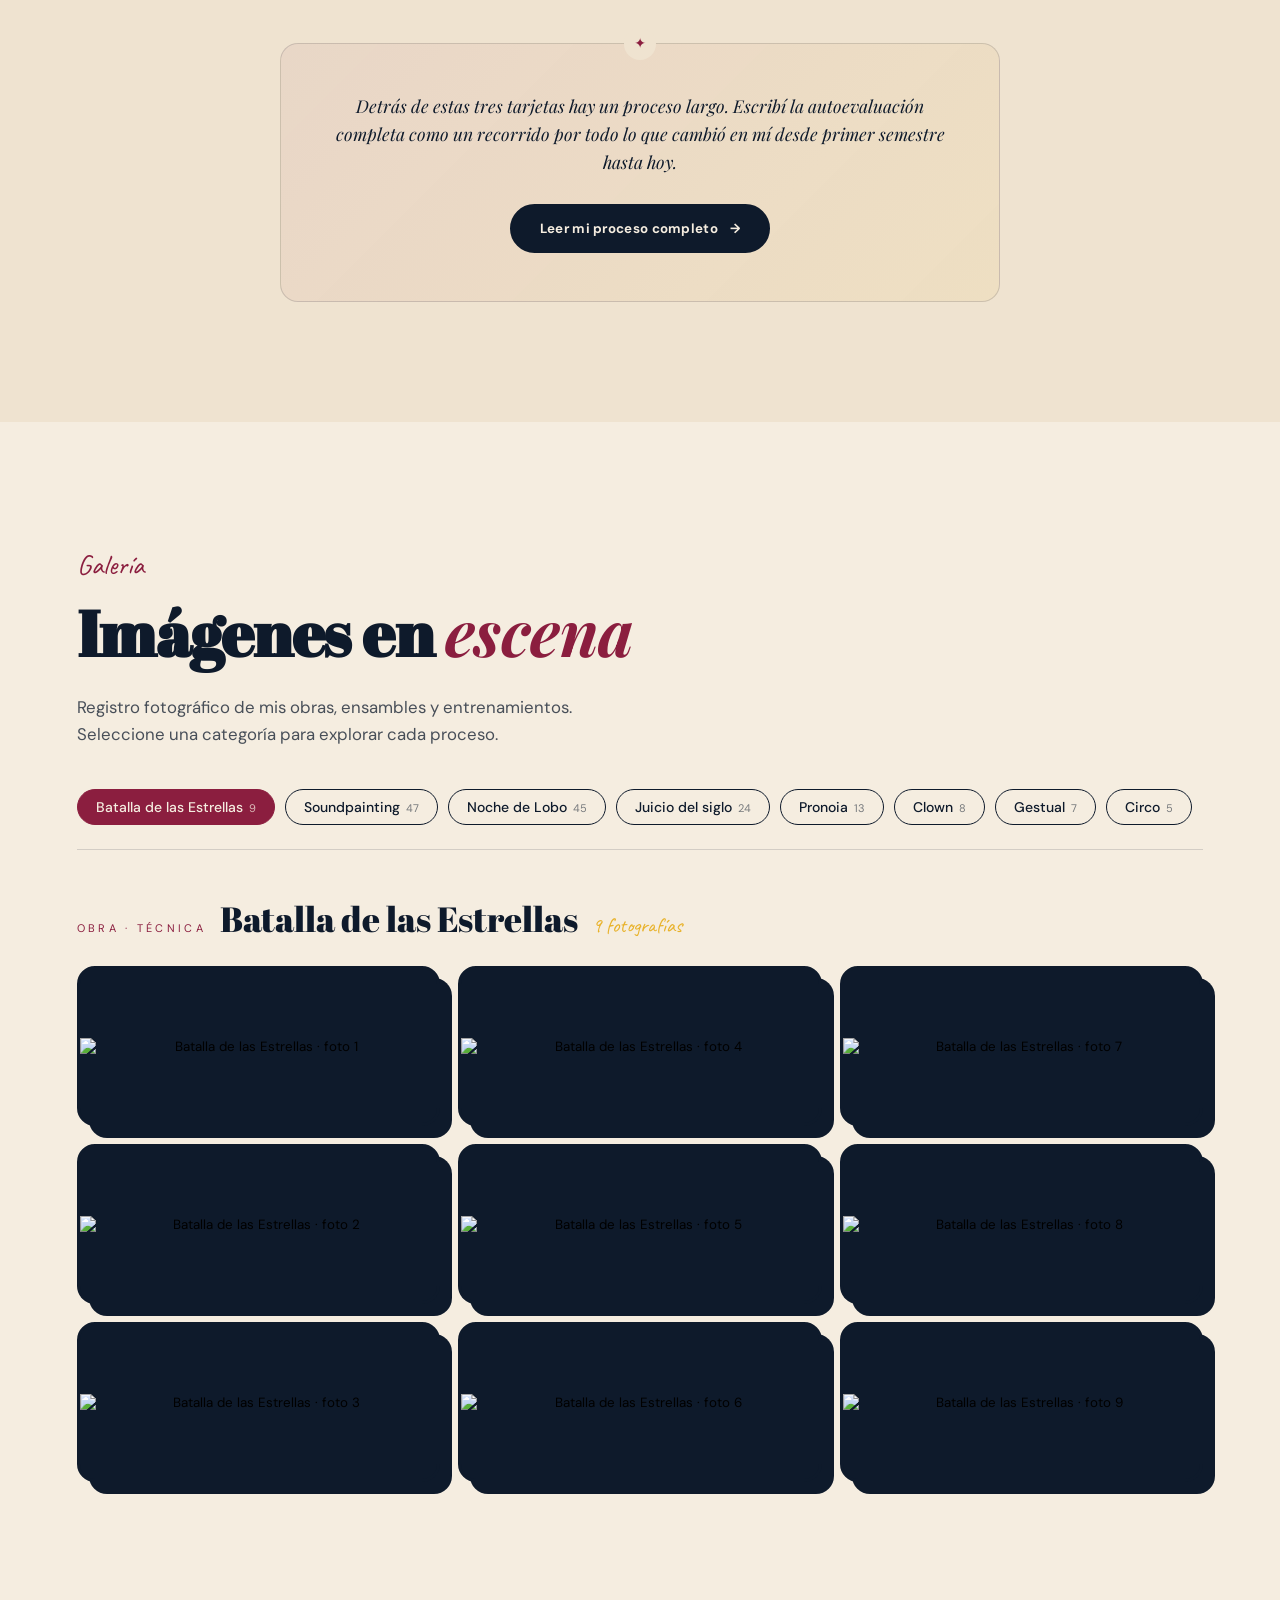
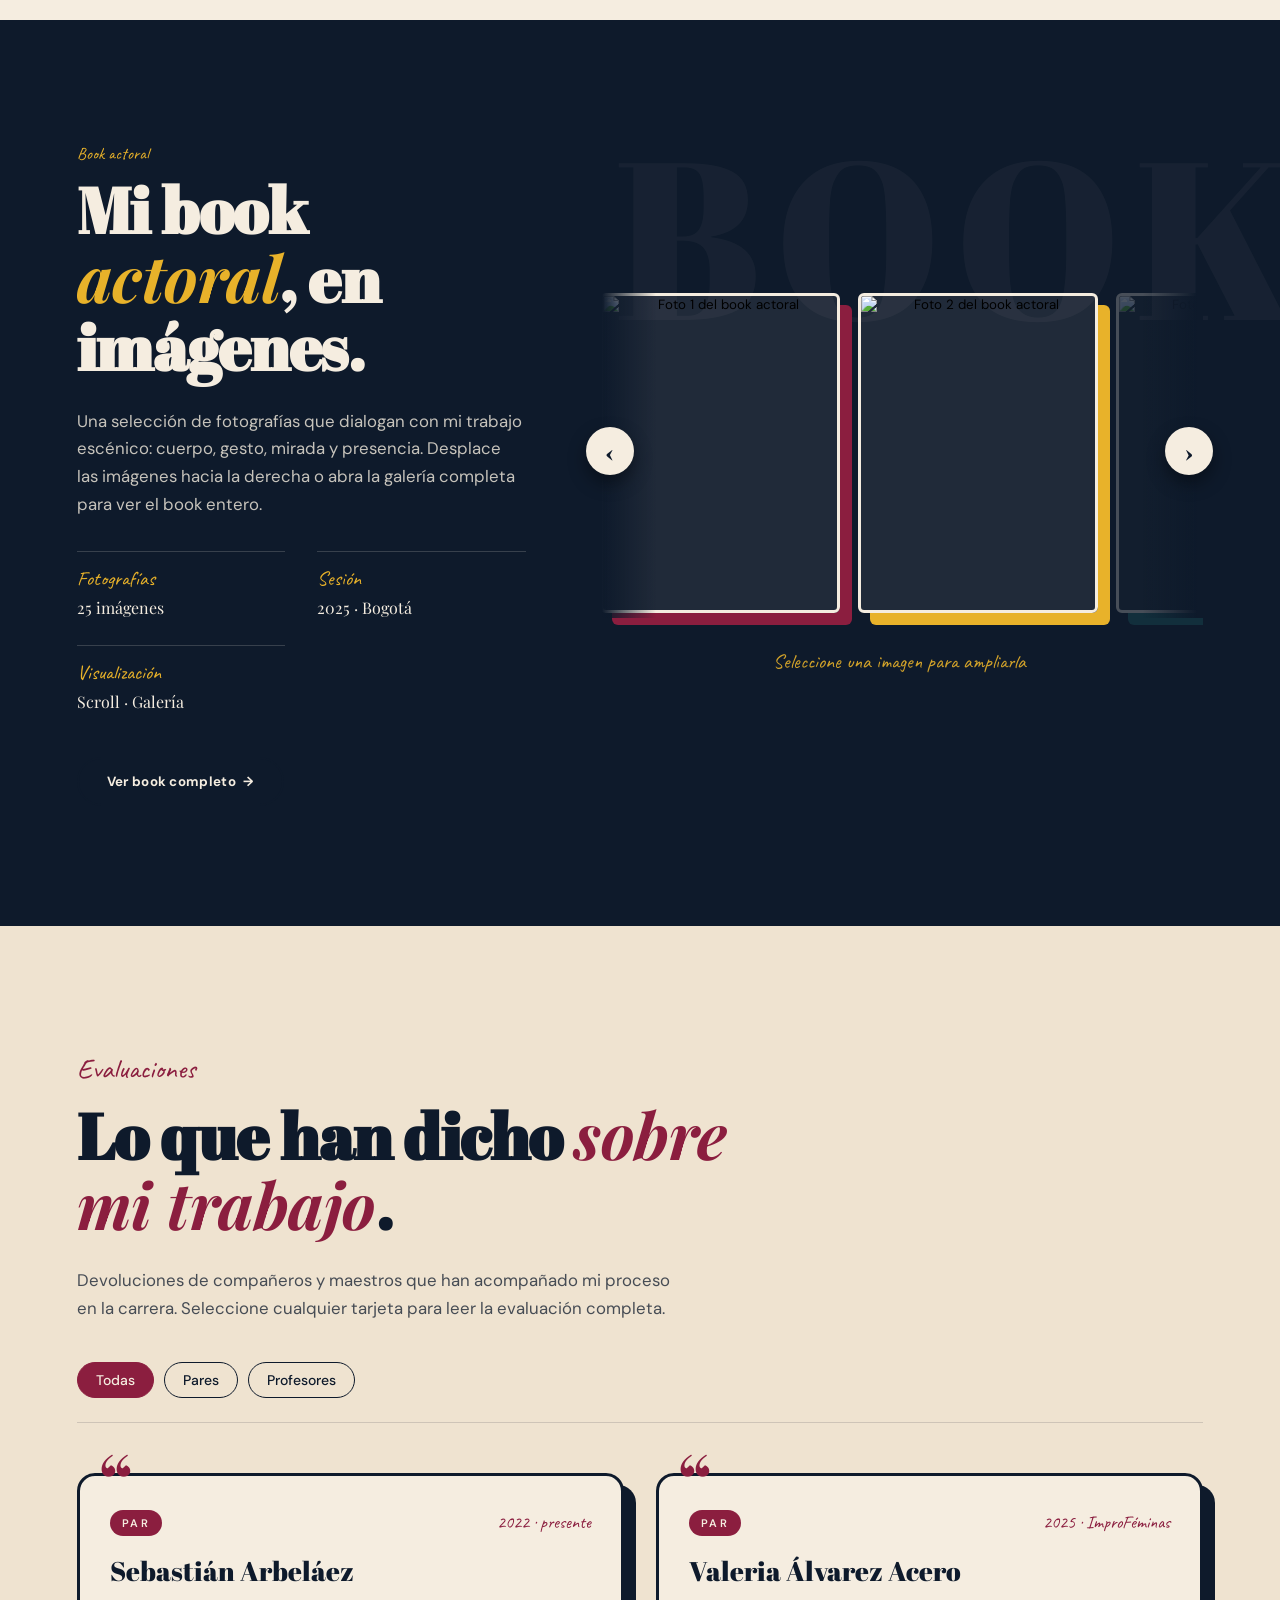
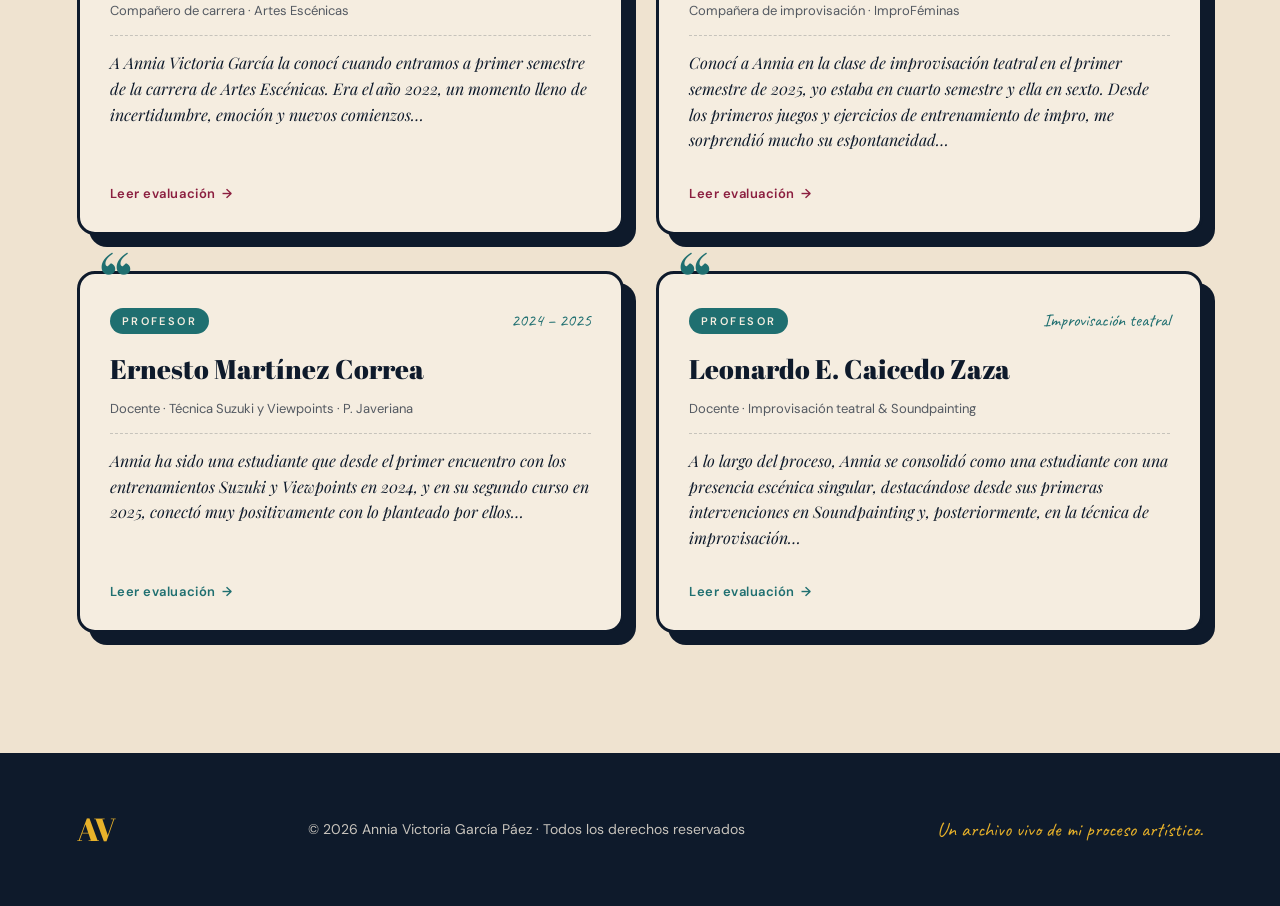
==== commit 7147379d: "Galería: collapsar categorías largas + nueva 'Batalla de las Estrellas' - Indicaciones del sitio en " ====
--- a/expresivo/index.html
+++ b/expresivo/index.html
@@ -73,7 +73,7 @@
             <svg viewBox="0 0 24 24" width="12" height="12">
               <path fill="currentColor" d="M6 4h4v16H6zM14 4h4v16h-4z"/>
             </svg>
-            <span>click para pausar</span>
+            <span>Pausar reproducción</span>
           </span>
 
           <div class="hero__photo-state" aria-hidden="true">
@@ -84,7 +84,7 @@
             </span>
             <span class="hero__photo-state-label">
               Pausado
-              <em>click para reanudar</em>
+              <em>Hacer clic para reanudar</em>
             </span>
           </div>
 
@@ -306,7 +306,7 @@
         <h2 class="section__title">Imágenes en <em>escena</em></h2>
         <p class="gallery__intro">
           Registro fotográfico de mis obras, ensambles y entrenamientos.
-          Filtrá por categoría para explorar cada proceso.
+          Seleccione una categoría para explorar cada proceso.
         </p>
       </div>
 
@@ -328,8 +328,8 @@
           <h2 class="section__title">Mi book <em>actoral</em>, en imágenes.</h2>
           <p>
             Una selección de fotografías que dialogan con mi trabajo escénico:
-            cuerpo, gesto, mirada y presencia. Pasá las imágenes a la derecha
-            o abrí la galería completa para ver el book entero.
+            cuerpo, gesto, mirada y presencia. Desplace las imágenes hacia la
+            derecha o abra la galería completa para ver el book entero.
           </p>
 
           <ul class="book__specs">
@@ -350,7 +350,7 @@
           <div class="book__strip" id="bookStrip" role="list" aria-label="Previsualización del book actoral"></div>
           <button type="button" class="book__strip-arrow book__strip-arrow--prev" id="bookStripPrev" aria-label="Foto anterior">‹</button>
           <button type="button" class="book__strip-arrow book__strip-arrow--next" id="bookStripNext" aria-label="Foto siguiente">›</button>
-          <p class="book__strip-hint">Hacé clic en una imagen para verla más grande</p>
+          <p class="book__strip-hint">Seleccione una imagen para ampliarla</p>
         </div>
 
       </div>
@@ -362,7 +362,7 @@
         <h2 class="section__title">Lo que han dicho <em>sobre mi trabajo</em>.</h2>
         <p class="evals__intro">
           Devoluciones de compañeros y maestros que han acompañado mi proceso
-          en la carrera. Tocá cualquier tarjeta para leer la evaluación completa.
+          en la carrera. Seleccione cualquier tarjeta para leer la evaluación completa.
         </p>
       </div>
 
@@ -480,7 +480,7 @@
     <div class="footer__inner">
       <p class="footer__mark">AV</p>
       <p class="footer__text">© <span id="year"></span> Annia Victoria García Páez · Todos los derechos reservados</p>
-      <p class="footer__credit">Hecho con tinta y telón.</p>
+      <p class="footer__credit">Un archivo vivo de mi proceso artístico.</p>
     </div>
   </footer>
 
